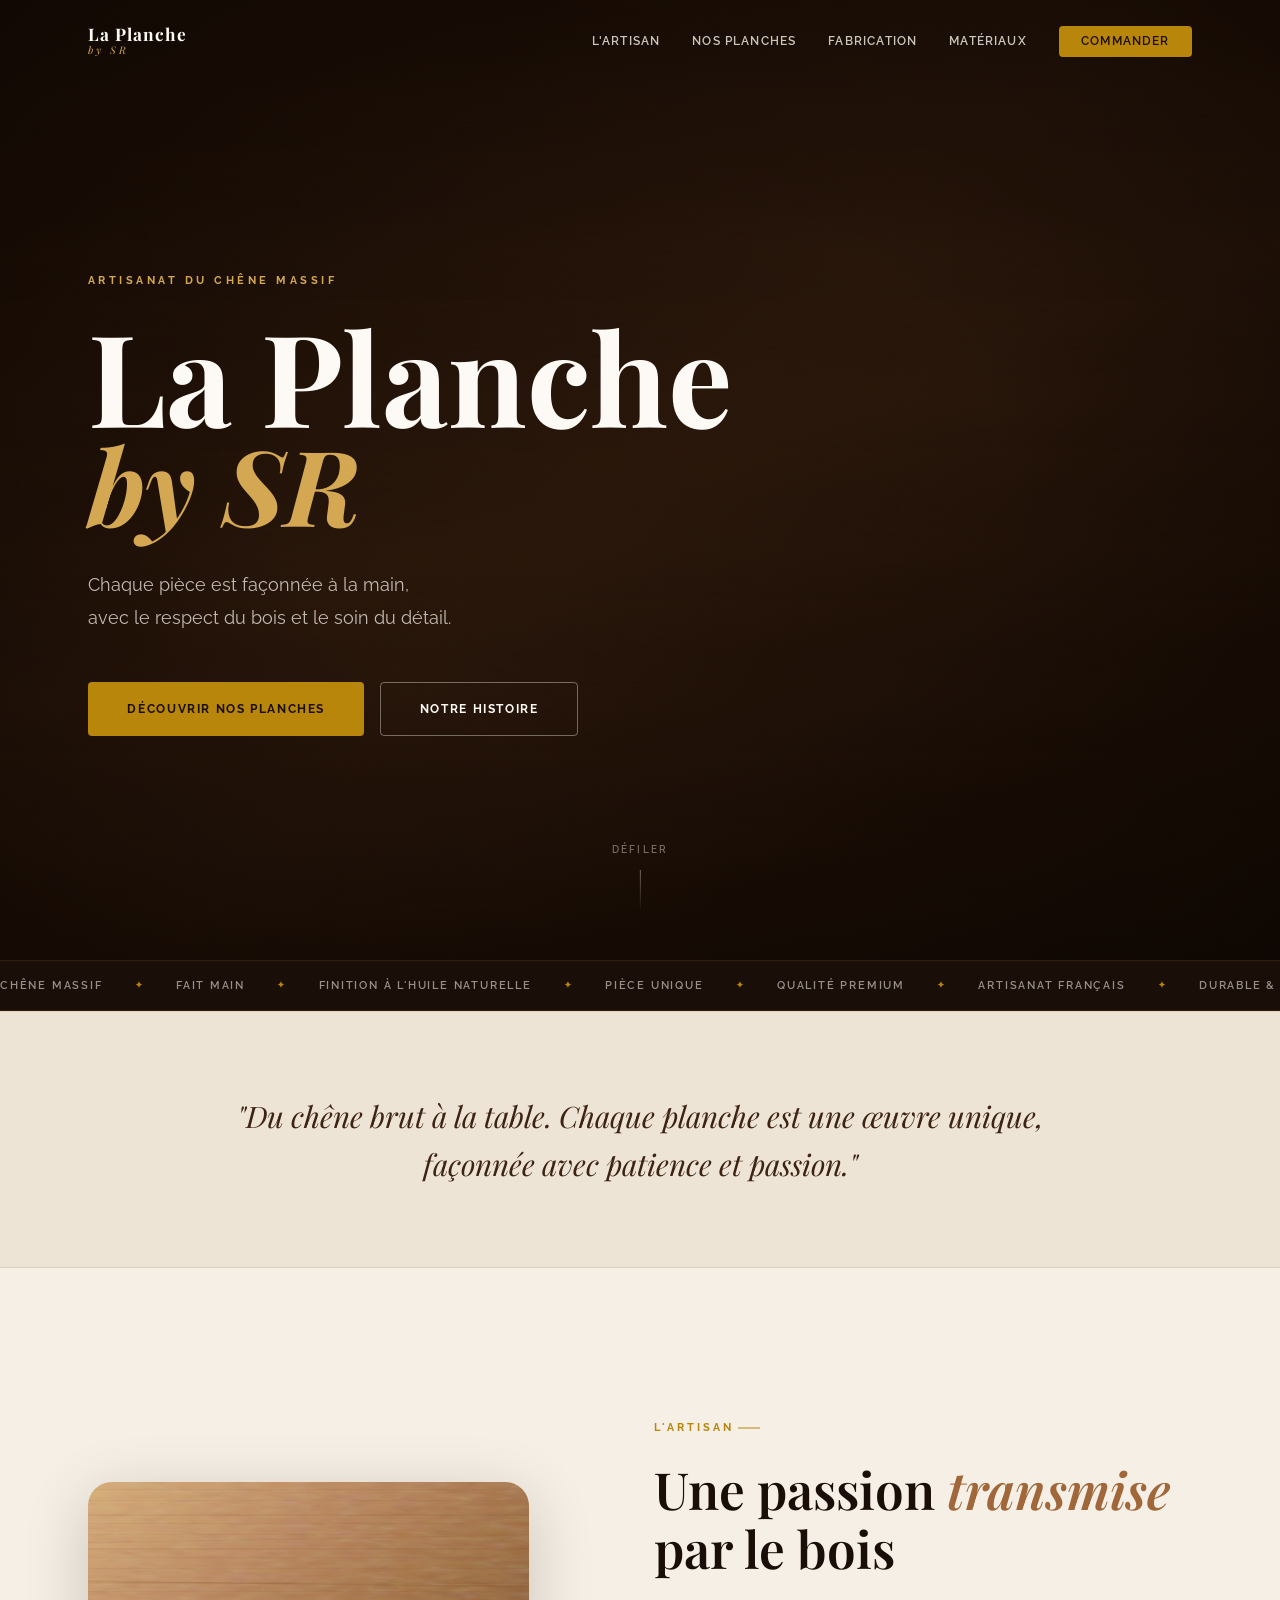
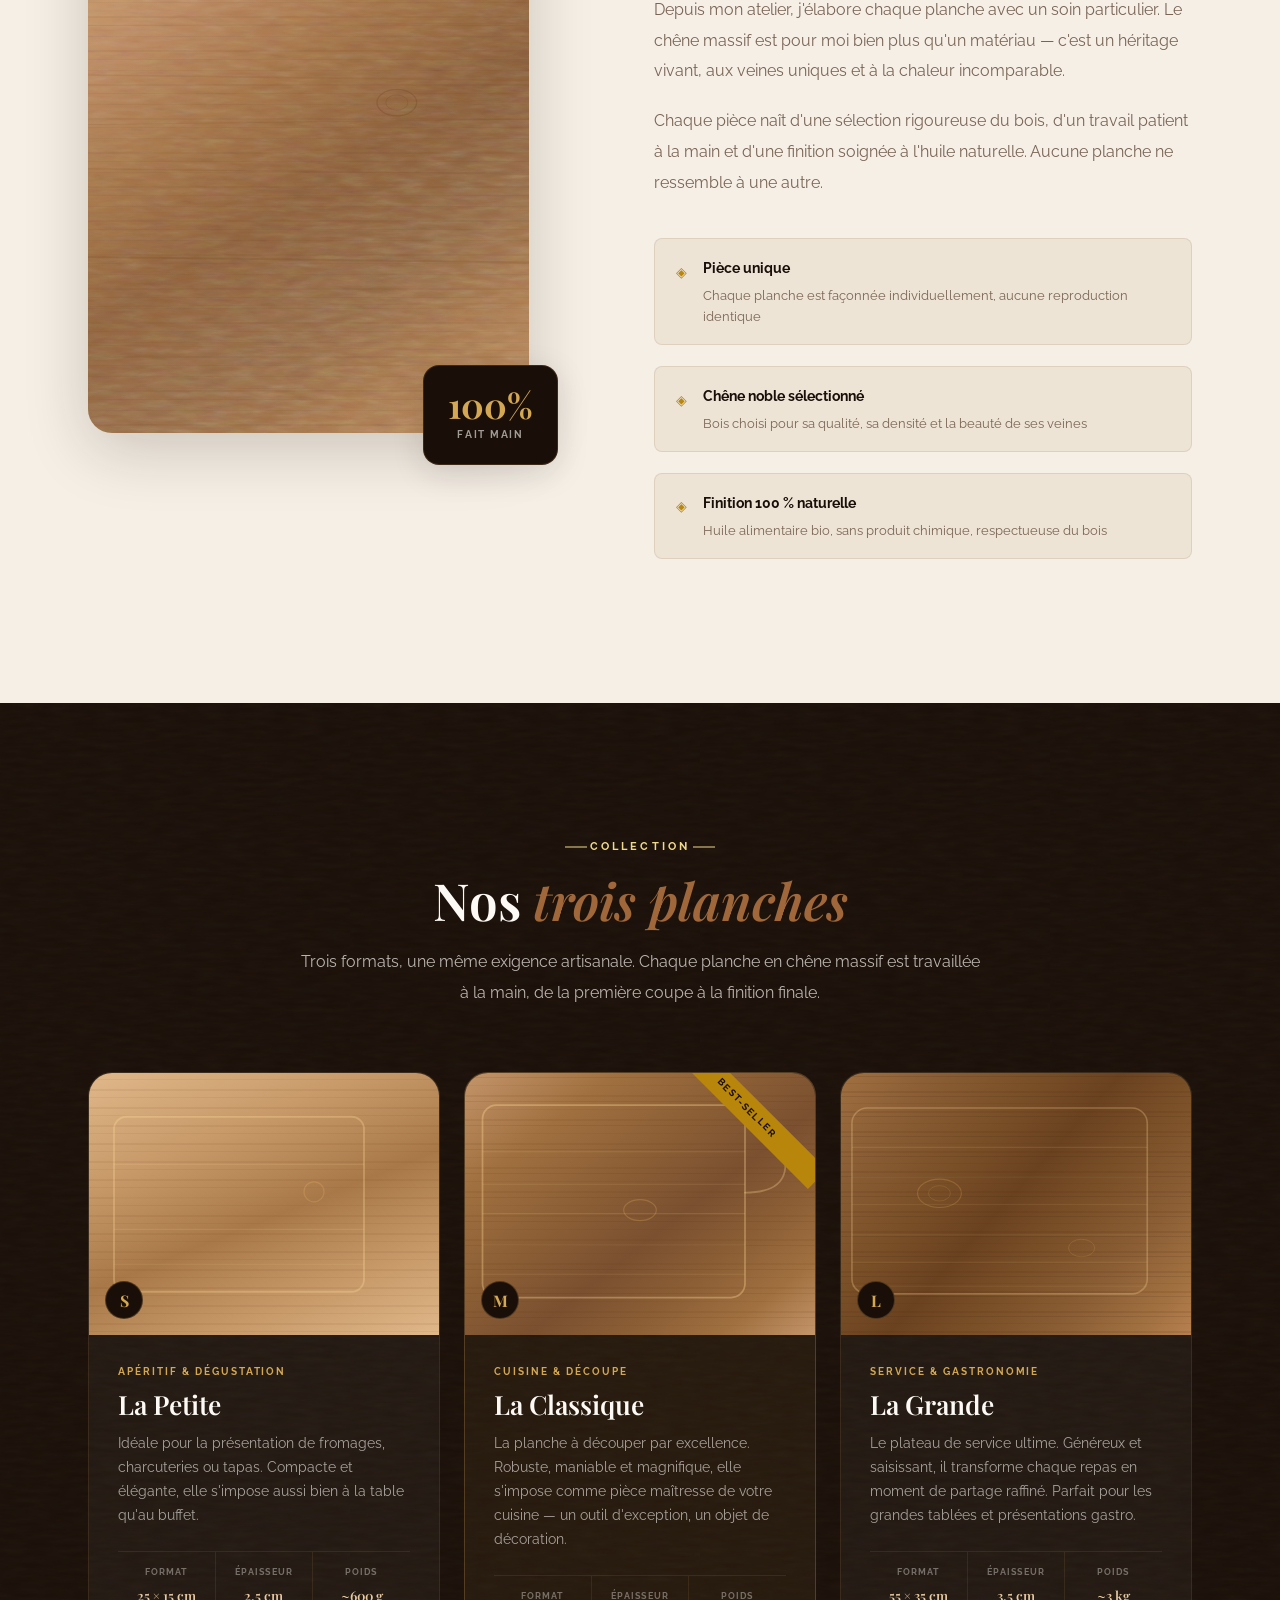
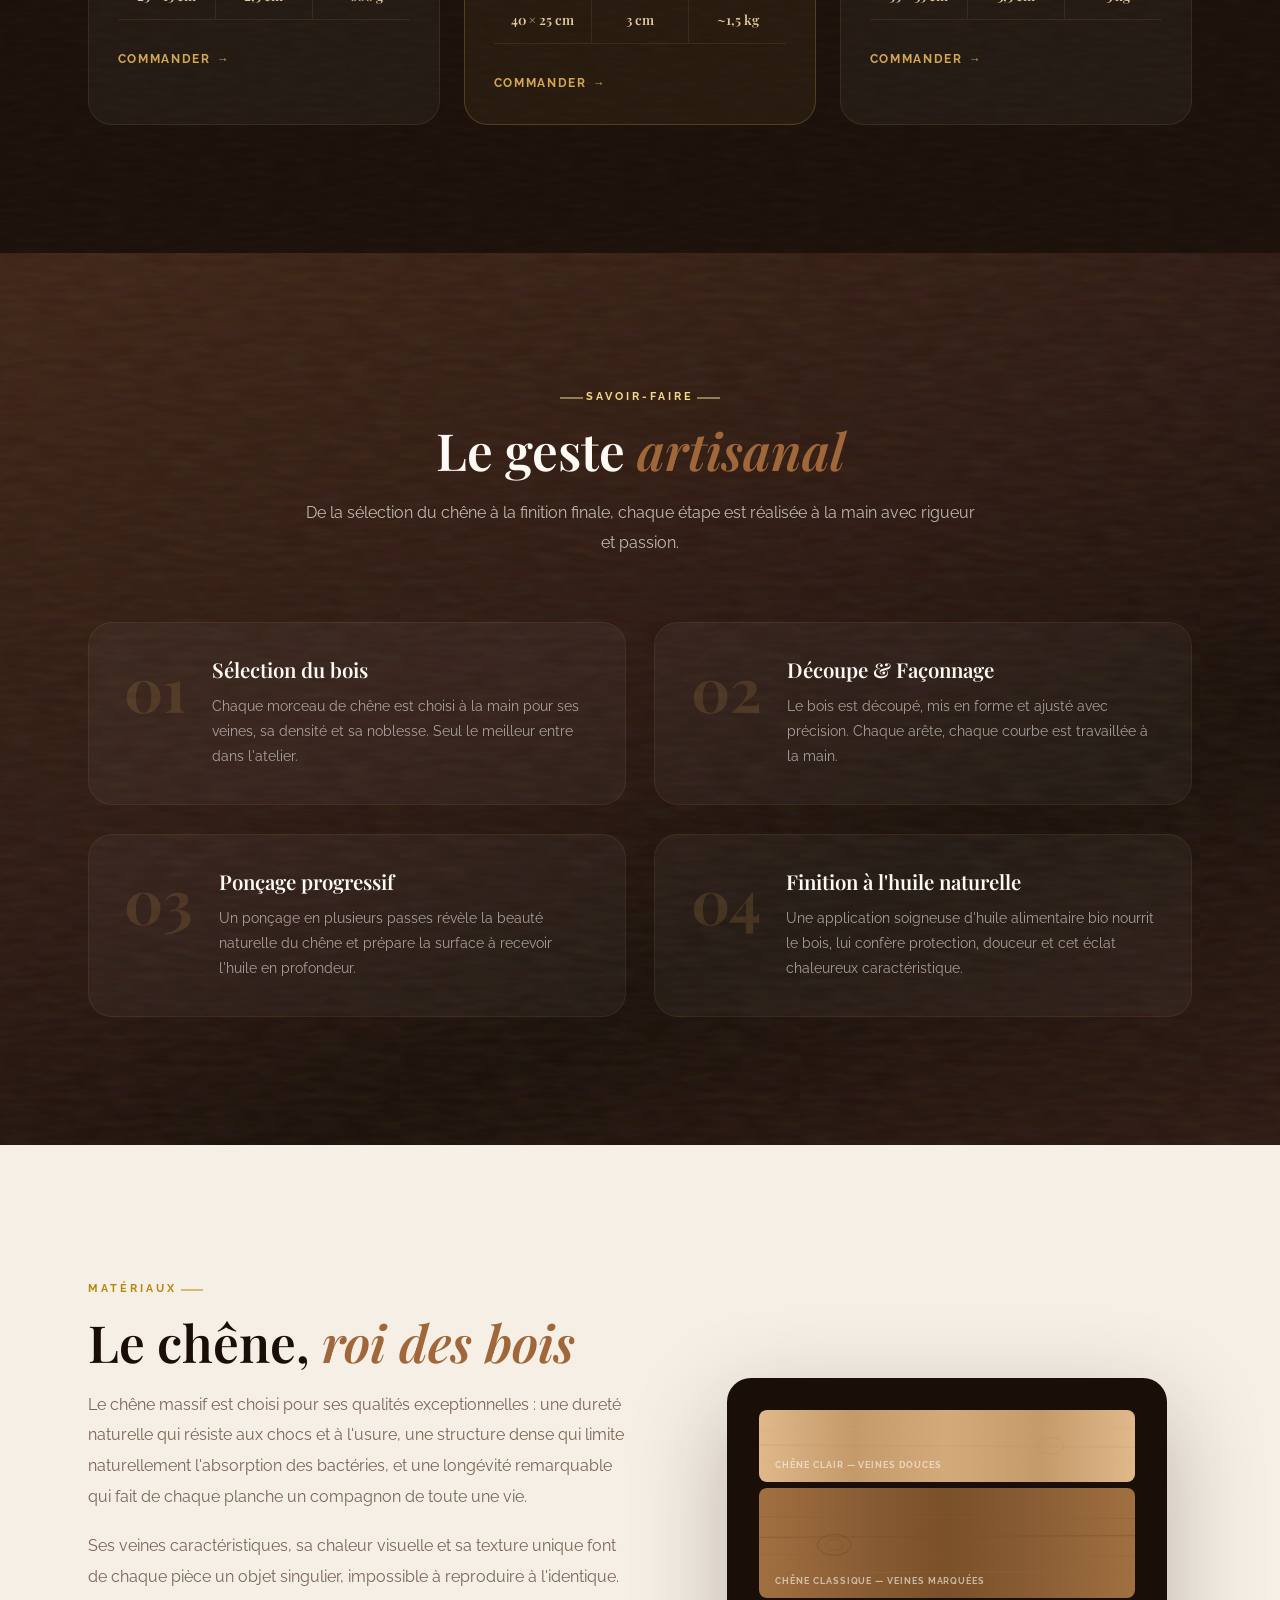
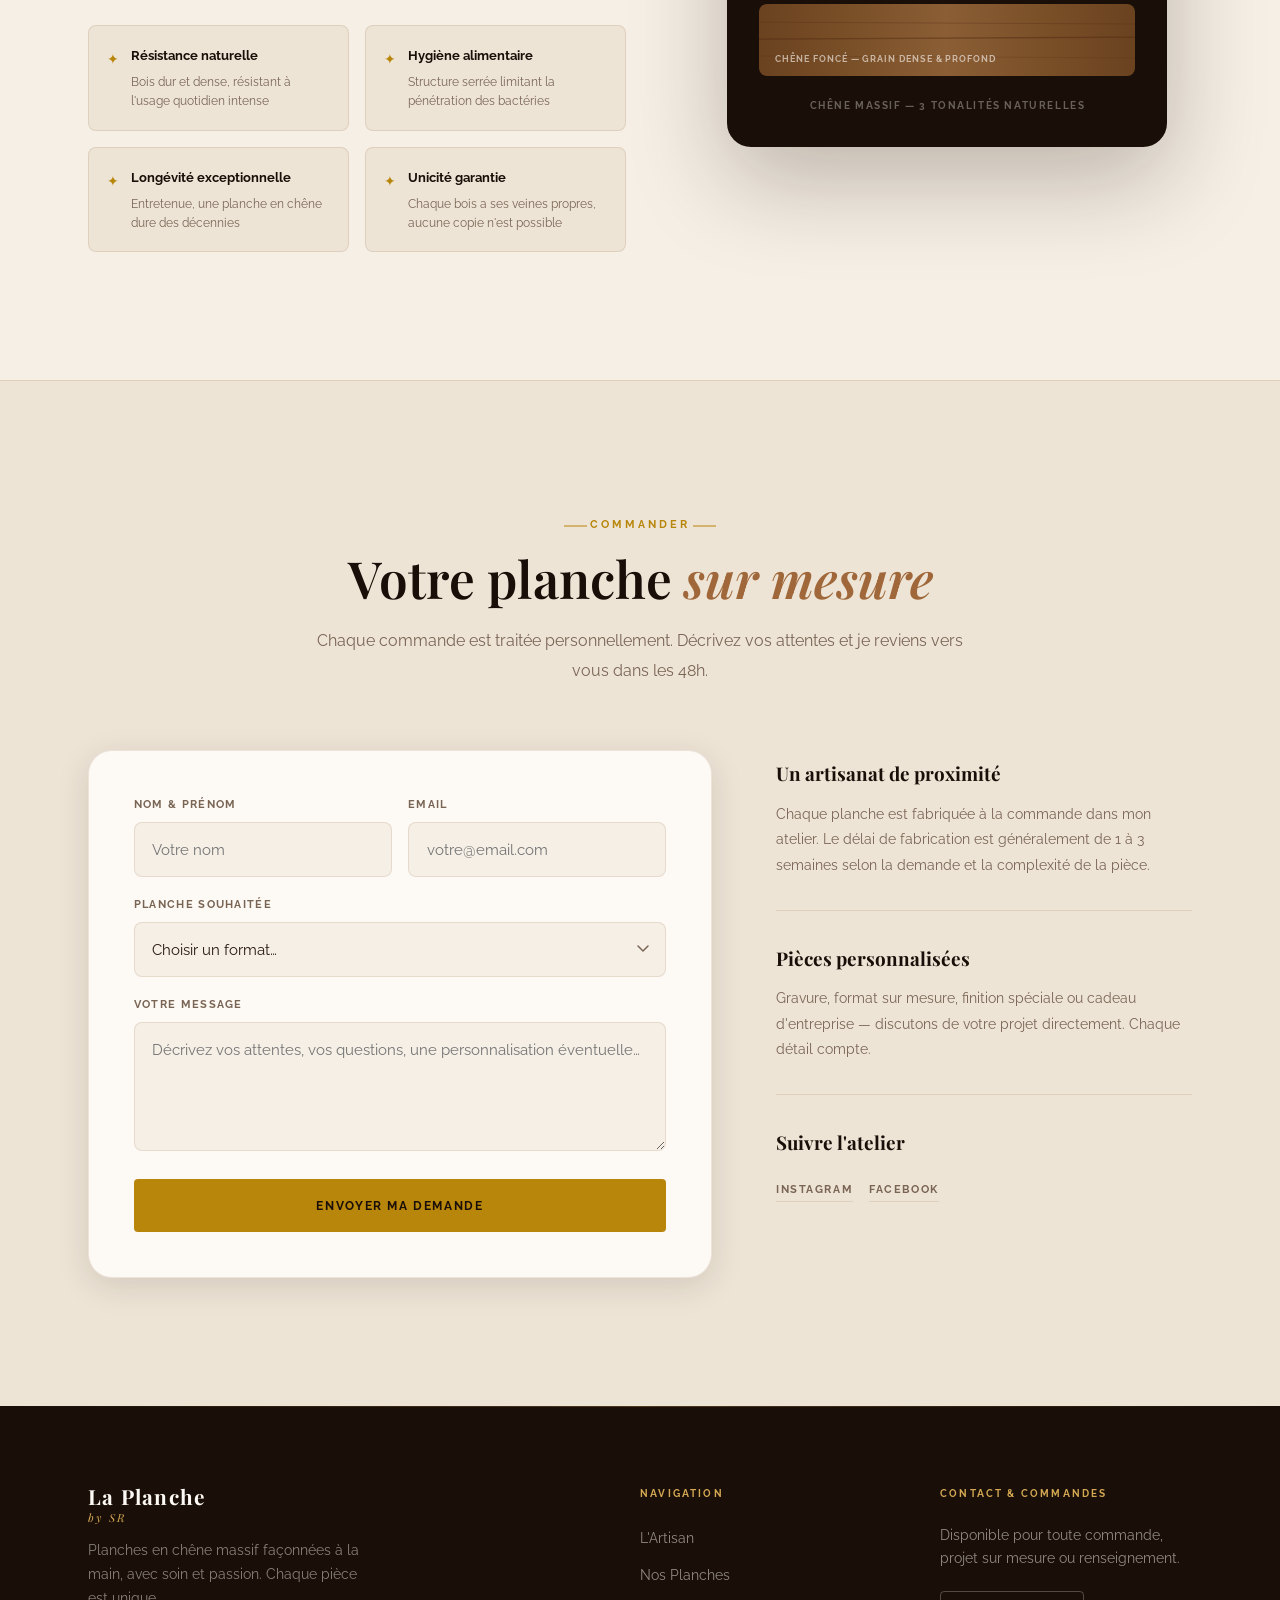
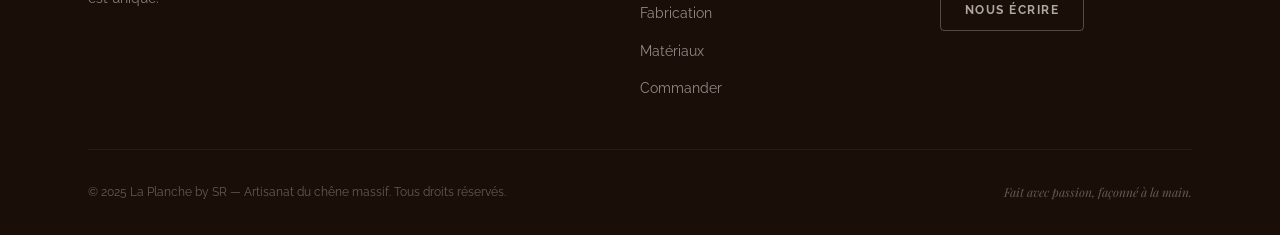
==== index.html @ 6bcf4f51 "feat: create premium artisan website for La Planche by SR Full single-page website with hero, about," ====
<!DOCTYPE html>
<html lang="fr">
<head>
  <meta charset="UTF-8">
  <meta name="viewport" content="width=device-width, initial-scale=1.0">
  <title>La Planche by SR — Planches en Chêne Massif Artisanales</title>
  <meta name="description" content="Planches en chêne massif façonnées à la main. Planches à découper, plateaux de service et pièces uniques en bois noble.">
  <link rel="preconnect" href="https://fonts.googleapis.com">
  <link rel="preconnect" href="https://fonts.gstatic.com" crossorigin>
  <link href="https://fonts.googleapis.com/css2?family=Playfair+Display:ital,wght@0,400;0,500;0,600;0,700;1,400;1,500&family=Raleway:wght@300;400;500;600;700&display=swap" rel="stylesheet">
  <link rel="stylesheet" href="style.css">
</head>
<body>

  <!-- =================== NAVIGATION =================== -->
  <nav class="nav" id="nav">
    <div class="nav__inner">
      <a href="#hero" class="nav__logo">
        <span class="nav__logo-main">La Planche</span>
        <span class="nav__logo-by">by SR</span>
      </a>
      <ul class="nav__links" id="navLinks">
        <li><a href="#about">L'Artisan</a></li>
        <li><a href="#products">Nos Planches</a></li>
        <li><a href="#process">Fabrication</a></li>
        <li><a href="#materials">Matériaux</a></li>
        <li><a href="#contact" class="nav__cta">Commander</a></li>
      </ul>
      <button class="nav__burger" id="burger" aria-label="Menu">
        <span></span><span></span><span></span>
      </button>
    </div>
  </nav>

  <!-- =================== HERO =================== -->
  <section class="hero" id="hero">
    <div class="hero__bg">
      <div class="hero__noise"></div>
      <div class="hero__vignette"></div>
    </div>
    <div class="hero__content">
      <p class="hero__eyebrow">Artisanat du Chêne Massif</p>
      <h1 class="hero__title">
        <span class="hero__line">La Planche</span>
        <span class="hero__line hero__line--italic">by SR</span>
      </h1>
      <p class="hero__sub">Chaque pièce est façonnée à la main,<br>avec le respect du bois et le soin du détail.</p>
      <div class="hero__actions">
        <a href="#products" class="btn btn--gold">Découvrir nos planches</a>
        <a href="#about" class="btn btn--ghost">Notre histoire</a>
      </div>
    </div>
    <div class="hero__scroll-hint" aria-hidden="true">
      <span>Défiler</span>
      <div class="hero__scroll-line"></div>
    </div>
  </section>

  <!-- =================== MARQUEE =================== -->
  <div class="marquee" aria-hidden="true">
    <div class="marquee__track">
      <span>Chêne massif</span><span class="marquee__dot">✦</span>
      <span>Fait main</span><span class="marquee__dot">✦</span>
      <span>Finition à l'huile naturelle</span><span class="marquee__dot">✦</span>
      <span>Pièce unique</span><span class="marquee__dot">✦</span>
      <span>Qualité premium</span><span class="marquee__dot">✦</span>
      <span>Artisanat français</span><span class="marquee__dot">✦</span>
      <span>Durable &amp; noble</span><span class="marquee__dot">✦</span>
      <span>Chêne massif</span><span class="marquee__dot">✦</span>
      <span>Fait main</span><span class="marquee__dot">✦</span>
      <span>Finition à l'huile naturelle</span><span class="marquee__dot">✦</span>
      <span>Pièce unique</span><span class="marquee__dot">✦</span>
      <span>Qualité premium</span><span class="marquee__dot">✦</span>
      <span>Artisanat français</span><span class="marquee__dot">✦</span>
      <span>Durable &amp; noble</span><span class="marquee__dot">✦</span>
    </div>
  </div>

  <!-- =================== QUOTE =================== -->
  <section class="quote-band">
    <div class="container">
      <blockquote class="quote-band__text">
        "Du chêne brut à la table. Chaque planche est une œuvre unique,<br>façonnée avec patience et passion."
      </blockquote>
    </div>
  </section>

  <!-- =================== ABOUT =================== -->
  <section class="about" id="about">
    <div class="container">
      <div class="about__grid">

        <div class="about__visual" data-aos="fade-right">
          <div class="about__frame">
            <div class="about__wood-img">
              <svg class="about__grain-svg" viewBox="0 0 400 500" xmlns="http://www.w3.org/2000/svg" aria-hidden="true">
                <defs>
                  <filter id="grain-about">
                    <feTurbulence type="fractalNoise" baseFrequency="0.04 0.18" numOctaves="6" seed="4" stitchTiles="stitch"/>
                    <feColorMatrix type="saturate" values="0.4"/>
                    <feBlend in="SourceGraphic" mode="soft-light" result="blend"/>
                  </filter>
                </defs>
                <rect width="400" height="500" fill="url(#woodGradAbout)" filter="url(#grain-about)" opacity="0.4"/>
                <defs>
                  <linearGradient id="woodGradAbout" x1="0%" y1="0%" x2="100%" y2="100%">
                    <stop offset="0%" stop-color="#E8C49A"/>
                    <stop offset="40%" stop-color="#B8845A"/>
                    <stop offset="70%" stop-color="#8B5E35"/>
                    <stop offset="100%" stop-color="#C4956A"/>
                  </linearGradient>
                </defs>
                <!-- Grain lines -->
                <line x1="0" y1="55"  x2="400" y2="48"  stroke="#7A4A20" stroke-width="0.8" opacity="0.18"/>
                <line x1="0" y1="90"  x2="400" y2="95"  stroke="#6B3D18" stroke-width="1.2" opacity="0.22"/>
                <line x1="0" y1="130" x2="400" y2="128" stroke="#7A4A20" stroke-width="0.6" opacity="0.15"/>
                <line x1="0" y1="175" x2="400" y2="180" stroke="#8B5530" stroke-width="1.5" opacity="0.25"/>
                <line x1="0" y1="220" x2="400" y2="215" stroke="#6B3D18" stroke-width="0.8" opacity="0.18"/>
                <line x1="0" y1="260" x2="400" y2="265" stroke="#7A4A20" stroke-width="1.2" opacity="0.20"/>
                <line x1="0" y1="300" x2="400" y2="298" stroke="#8B5530" stroke-width="0.6" opacity="0.14"/>
                <line x1="0" y1="340" x2="400" y2="345" stroke="#6B3D18" stroke-width="1.8" opacity="0.26"/>
                <line x1="0" y1="385" x2="400" y2="382" stroke="#7A4A20" stroke-width="0.8" opacity="0.16"/>
                <line x1="0" y1="420" x2="400" y2="425" stroke="#8B5530" stroke-width="1.0" opacity="0.20"/>
                <line x1="0" y1="460" x2="400" y2="458" stroke="#6B3D18" stroke-width="0.7" opacity="0.15"/>
                <!-- Knot hint -->
                <ellipse cx="280" cy="200" rx="18" ry="12" fill="none" stroke="#5A3018" stroke-width="1.2" opacity="0.3"/>
                <ellipse cx="280" cy="200" rx="10" ry="7"  fill="none" stroke="#5A3018" stroke-width="0.8" opacity="0.25"/>
              </svg>
            </div>
            <div class="about__badge">
              <strong>100%</strong>
              <span>Fait main</span>
            </div>
          </div>
        </div>

        <div class="about__content" data-aos="fade-left">
          <span class="section-tag">L'Artisan</span>
          <h2 class="section-title">Une passion <em>transmise</em><br>par le bois</h2>
          <p class="about__p">Depuis mon atelier, j'élabore chaque planche avec un soin particulier. Le chêne massif est pour moi bien plus qu'un matériau — c'est un héritage vivant, aux veines uniques et à la chaleur incomparable.</p>
          <p class="about__p">Chaque pièce naît d'une sélection rigoureuse du bois, d'un travail patient à la main et d'une finition soignée à l'huile naturelle. Aucune planche ne ressemble à une autre.</p>
          <ul class="about__values">
            <li class="about__value" data-aos="fade-up" data-aos-delay="100">
              <span class="about__value-icon">◈</span>
              <div>
                <strong>Pièce unique</strong>
                <p>Chaque planche est façonnée individuellement, aucune reproduction identique</p>
              </div>
            </li>
            <li class="about__value" data-aos="fade-up" data-aos-delay="200">
              <span class="about__value-icon">◈</span>
              <div>
                <strong>Chêne noble sélectionné</strong>
                <p>Bois choisi pour sa qualité, sa densité et la beauté de ses veines</p>
              </div>
            </li>
            <li class="about__value" data-aos="fade-up" data-aos-delay="300">
              <span class="about__value-icon">◈</span>
              <div>
                <strong>Finition 100 % naturelle</strong>
                <p>Huile alimentaire bio, sans produit chimique, respectueuse du bois</p>
              </div>
            </li>
          </ul>
        </div>

      </div>
    </div>
  </section>

  <!-- =================== PRODUCTS =================== -->
  <section class="products" id="products">
    <div class="container">
      <div class="section-header" data-aos="fade-up">
        <span class="section-tag section-tag--light">Collection</span>
        <h2 class="section-title section-title--light">Nos <em>trois planches</em></h2>
        <p class="section-desc section-desc--light">Trois formats, une même exigence artisanale. Chaque planche en chêne massif est travaillée à la main, de la première coupe à la finition finale.</p>
      </div>

      <div class="products__grid">

        <!-- S — La Petite -->
        <article class="card" data-aos="fade-up" data-aos-delay="0">
          <div class="card__visual">
            <div class="card__wood card__wood--s"></div>
            <svg class="card__board-svg" viewBox="0 0 280 200" fill="none" xmlns="http://www.w3.org/2000/svg" aria-hidden="true">
              <rect x="20" y="30" width="200" height="140" rx="10" stroke="rgba(255,220,150,0.3)" stroke-width="1.5"/>
              <line x1="20" y1="68"  x2="220" y2="68"  stroke="rgba(255,220,150,0.12)" stroke-width="1"/>
              <line x1="20" y1="95"  x2="220" y2="95"  stroke="rgba(255,220,150,0.08)" stroke-width="1"/>
              <line x1="20" y1="120" x2="220" y2="120" stroke="rgba(255,220,150,0.12)" stroke-width="1"/>
              <line x1="20" y1="148" x2="220" y2="148" stroke="rgba(255,220,150,0.08)" stroke-width="1"/>
              <circle cx="180" cy="90" r="8" fill="none" stroke="rgba(255,200,100,0.2)" stroke-width="1"/>
            </svg>
            <span class="card__size">S</span>
          </div>
          <div class="card__body">
            <span class="card__tag">Apéritif &amp; Dégustation</span>
            <h3 class="card__name">La Petite</h3>
            <p class="card__desc">Idéale pour la présentation de fromages, charcuteries ou tapas. Compacte et élégante, elle s'impose aussi bien à la table qu'au buffet.</p>
            <div class="card__specs">
              <div class="spec"><span class="spec__l">Format</span><span class="spec__v">25 × 15 cm</span></div>
              <div class="spec"><span class="spec__l">Épaisseur</span><span class="spec__v">2,5 cm</span></div>
              <div class="spec"><span class="spec__l">Poids</span><span class="spec__v">~600 g</span></div>
            </div>
            <a href="#contact" class="card__cta">Commander <span>→</span></a>
          </div>
        </article>

        <!-- M — La Classique (featured) -->
        <article class="card card--featured" data-aos="fade-up" data-aos-delay="120">
          <div class="card__ribbon">Best-seller</div>
          <div class="card__visual">
            <div class="card__wood card__wood--m"></div>
            <svg class="card__board-svg" viewBox="0 0 300 220" fill="none" xmlns="http://www.w3.org/2000/svg" aria-hidden="true">
              <rect x="15" y="25" width="225" height="165" rx="12" stroke="rgba(255,220,150,0.35)" stroke-width="1.5"/>
              <line x1="15" y1="65"  x2="240" y2="65"  stroke="rgba(255,220,150,0.13)" stroke-width="1"/>
              <line x1="15" y1="93"  x2="240" y2="93"  stroke="rgba(255,220,150,0.09)" stroke-width="1"/>
              <line x1="15" y1="118" x2="240" y2="118" stroke="rgba(255,220,150,0.13)" stroke-width="1"/>
              <line x1="15" y1="145" x2="240" y2="145" stroke="rgba(255,220,150,0.09)" stroke-width="1"/>
              <line x1="15" y1="170" x2="240" y2="170" stroke="rgba(255,220,150,0.11)" stroke-width="1"/>
              <!-- Handle -->
              <path d="M 240 100 Q 270 100 274 82 Q 278 62 258 56" stroke="rgba(255,220,150,0.3)" stroke-width="1.5" stroke-linecap="round"/>
              <ellipse cx="150" cy="115" rx="14" ry="9" fill="none" stroke="rgba(255,200,100,0.22)" stroke-width="1"/>
            </svg>
            <span class="card__size">M</span>
          </div>
          <div class="card__body">
            <span class="card__tag">Cuisine &amp; Découpe</span>
            <h3 class="card__name">La Classique</h3>
            <p class="card__desc">La planche à découper par excellence. Robuste, maniable et magnifique, elle s'impose comme pièce maîtresse de votre cuisine — un outil d'exception, un objet de décoration.</p>
            <div class="card__specs">
              <div class="spec"><span class="spec__l">Format</span><span class="spec__v">40 × 25 cm</span></div>
              <div class="spec"><span class="spec__l">Épaisseur</span><span class="spec__v">3 cm</span></div>
              <div class="spec"><span class="spec__l">Poids</span><span class="spec__v">~1,5 kg</span></div>
            </div>
            <a href="#contact" class="card__cta">Commander <span>→</span></a>
          </div>
        </article>

        <!-- L — La Grande -->
        <article class="card" data-aos="fade-up" data-aos-delay="240">
          <div class="card__visual">
            <div class="card__wood card__wood--l"></div>
            <svg class="card__board-svg" viewBox="0 0 320 220" fill="none" xmlns="http://www.w3.org/2000/svg" aria-hidden="true">
              <rect x="10" y="22" width="270" height="170" rx="14" stroke="rgba(255,220,150,0.28)" stroke-width="1.5"/>
              <line x1="10" y1="58"  x2="280" y2="58"  stroke="rgba(255,220,150,0.11)" stroke-width="1"/>
              <line x1="10" y1="85"  x2="280" y2="85"  stroke="rgba(255,220,150,0.07)" stroke-width="1"/>
              <line x1="10" y1="110" x2="280" y2="110" stroke="rgba(255,220,150,0.11)" stroke-width="1"/>
              <line x1="10" y1="138" x2="280" y2="138" stroke="rgba(255,220,150,0.07)" stroke-width="1"/>
              <line x1="10" y1="163" x2="280" y2="163" stroke="rgba(255,220,150,0.11)" stroke-width="1"/>
              <line x1="10" y1="185" x2="280" y2="185" stroke="rgba(255,220,150,0.07)" stroke-width="1"/>
              <ellipse cx="90"  cy="100" rx="20" ry="13" fill="none" stroke="rgba(255,200,100,0.2)" stroke-width="1"/>
              <ellipse cx="90"  cy="100" rx="10" ry="7"  fill="none" stroke="rgba(255,200,100,0.14)" stroke-width="0.8"/>
              <ellipse cx="220" cy="150" rx="12" ry="8"  fill="none" stroke="rgba(255,200,100,0.16)" stroke-width="0.8"/>
            </svg>
            <span class="card__size">L</span>
          </div>
          <div class="card__body">
            <span class="card__tag">Service &amp; Gastronomie</span>
            <h3 class="card__name">La Grande</h3>
            <p class="card__desc">Le plateau de service ultime. Généreux et saisissant, il transforme chaque repas en moment de partage raffiné. Parfait pour les grandes tablées et présentations gastro.</p>
            <div class="card__specs">
              <div class="spec"><span class="spec__l">Format</span><span class="spec__v">55 × 35 cm</span></div>
              <div class="spec"><span class="spec__l">Épaisseur</span><span class="spec__v">3,5 cm</span></div>
              <div class="spec"><span class="spec__l">Poids</span><span class="spec__v">~3 kg</span></div>
            </div>
            <a href="#contact" class="card__cta">Commander <span>→</span></a>
          </div>
        </article>

      </div>
    </div>
  </section>

  <!-- =================== PROCESS =================== -->
  <section class="process" id="process">
    <div class="process__bg"></div>
    <div class="container">
      <div class="section-header" data-aos="fade-up">
        <span class="section-tag section-tag--light">Savoir-faire</span>
        <h2 class="section-title section-title--light">Le geste <em>artisanal</em></h2>
        <p class="section-desc section-desc--light">De la sélection du chêne à la finition finale, chaque étape est réalisée à la main avec rigueur et passion.</p>
      </div>
      <div class="process__steps">
        <div class="process__step" data-aos="fade-up" data-aos-delay="0">
          <div class="process__num">01</div>
          <div class="process__info">
            <h3>Sélection du bois</h3>
            <p>Chaque morceau de chêne est choisi à la main pour ses veines, sa densité et sa noblesse. Seul le meilleur entre dans l'atelier.</p>
          </div>
        </div>
        <div class="process__step" data-aos="fade-up" data-aos-delay="100">
          <div class="process__num">02</div>
          <div class="process__info">
            <h3>Découpe &amp; Façonnage</h3>
            <p>Le bois est découpé, mis en forme et ajusté avec précision. Chaque arête, chaque courbe est travaillée à la main.</p>
          </div>
        </div>
        <div class="process__step" data-aos="fade-up" data-aos-delay="200">
          <div class="process__num">03</div>
          <div class="process__info">
            <h3>Ponçage progressif</h3>
            <p>Un ponçage en plusieurs passes révèle la beauté naturelle du chêne et prépare la surface à recevoir l'huile en profondeur.</p>
          </div>
        </div>
        <div class="process__step" data-aos="fade-up" data-aos-delay="300">
          <div class="process__num">04</div>
          <div class="process__info">
            <h3>Finition à l'huile naturelle</h3>
            <p>Une application soigneuse d'huile alimentaire bio nourrit le bois, lui confère protection, douceur et cet éclat chaleureux caractéristique.</p>
          </div>
        </div>
      </div>
    </div>
  </section>

  <!-- =================== MATERIALS =================== -->
  <section class="materials" id="materials">
    <div class="container">
      <div class="materials__grid">

        <div class="materials__content" data-aos="fade-right">
          <span class="section-tag">Matériaux</span>
          <h2 class="section-title">Le chêne, <em>roi des bois</em></h2>
          <p class="materials__p">Le chêne massif est choisi pour ses qualités exceptionnelles : une dureté naturelle qui résiste aux chocs et à l'usure, une structure dense qui limite naturellement l'absorption des bactéries, et une longévité remarquable qui fait de chaque planche un compagnon de toute une vie.</p>
          <p class="materials__p">Ses veines caractéristiques, sa chaleur visuelle et sa texture unique font de chaque pièce un objet singulier, impossible à reproduire à l'identique.</p>
          <div class="materials__feats">
            <div class="feat" data-aos="fade-up" data-aos-delay="100">
              <span class="feat__icon">✦</span>
              <div>
                <strong>Résistance naturelle</strong>
                <p>Bois dur et dense, résistant à l'usage quotidien intense</p>
              </div>
            </div>
            <div class="feat" data-aos="fade-up" data-aos-delay="180">
              <span class="feat__icon">✦</span>
              <div>
                <strong>Hygiène alimentaire</strong>
                <p>Structure serrée limitant la pénétration des bactéries</p>
              </div>
            </div>
            <div class="feat" data-aos="fade-up" data-aos-delay="260">
              <span class="feat__icon">✦</span>
              <div>
                <strong>Longévité exceptionnelle</strong>
                <p>Entretenue, une planche en chêne dure des décennies</p>
              </div>
            </div>
            <div class="feat" data-aos="fade-up" data-aos-delay="340">
              <span class="feat__icon">✦</span>
              <div>
                <strong>Unicité garantie</strong>
                <p>Chaque bois a ses veines propres, aucune copie n'est possible</p>
              </div>
            </div>
          </div>
        </div>

        <div class="materials__visual" data-aos="fade-left">
          <div class="wood-stack">
            <div class="wood-plank wood-plank--light">
              <svg class="plank__grain" viewBox="0 0 400 70" xmlns="http://www.w3.org/2000/svg" aria-hidden="true">
                <line x1="0" y1="18" x2="400" y2="16" stroke="#D4A870" stroke-width="0.8" opacity="0.35"/>
                <line x1="0" y1="34" x2="400" y2="36" stroke="#C49060" stroke-width="1.2" opacity="0.3"/>
                <line x1="0" y1="52" x2="400" y2="50" stroke="#D4A870" stroke-width="0.7" opacity="0.28"/>
                <ellipse cx="310" cy="35" rx="14" ry="9" fill="none" stroke="#B8845A" stroke-width="0.8" opacity="0.4"/>
              </svg>
              <span class="plank__label">Chêne clair — veines douces</span>
            </div>
            <div class="wood-plank wood-plank--mid">
              <svg class="plank__grain" viewBox="0 0 400 100" xmlns="http://www.w3.org/2000/svg" aria-hidden="true">
                <line x1="0" y1="22" x2="400" y2="24" stroke="#8B5E35" stroke-width="1.0" opacity="0.4"/>
                <line x1="0" y1="44" x2="400" y2="42" stroke="#7A5028" stroke-width="1.5" opacity="0.38"/>
                <line x1="0" y1="62" x2="400" y2="64" stroke="#8B5E35" stroke-width="0.8" opacity="0.3"/>
                <line x1="0" y1="82" x2="400" y2="80" stroke="#9A6A3A" stroke-width="1.2" opacity="0.35"/>
                <ellipse cx="80"  cy="52" rx="18" ry="11" fill="none" stroke="#6B4220" stroke-width="1.0" opacity="0.45"/>
                <ellipse cx="80"  cy="52" rx="9"  rx="9" ry="6"  fill="none" stroke="#6B4220" stroke-width="0.7" opacity="0.35"/>
              </svg>
              <span class="plank__label">Chêne classique — veines marquées</span>
            </div>
            <div class="wood-plank wood-plank--dark">
              <svg class="plank__grain" viewBox="0 0 400 70" xmlns="http://www.w3.org/2000/svg" aria-hidden="true">
                <line x1="0" y1="16" x2="400" y2="18" stroke="#5A3018" stroke-width="0.9" opacity="0.45"/>
                <line x1="0" y1="34" x2="400" y2="32" stroke="#4A2510" stroke-width="1.4" opacity="0.42"/>
                <line x1="0" y1="52" x2="400" y2="54" stroke="#5A3018" stroke-width="0.7" opacity="0.38"/>
              </svg>
              <span class="plank__label">Chêne foncé — grain dense &amp; profond</span>
            </div>
            <div class="wood-stack__label">Chêne massif — 3 tonalités naturelles</div>
          </div>
        </div>

      </div>
    </div>
  </section>

  <!-- =================== CONTACT =================== -->
  <section class="contact" id="contact">
    <div class="container">
      <div class="section-header" data-aos="fade-up">
        <span class="section-tag">Commander</span>
        <h2 class="section-title">Votre planche <em>sur mesure</em></h2>
        <p class="section-desc">Chaque commande est traitée personnellement. Décrivez vos attentes et je reviens vers vous dans les 48h.</p>
      </div>
      <div class="contact__grid">
        <form class="contact__form" id="contactForm" data-aos="fade-right" novalidate>
          <div class="form__row">
            <div class="form__group">
              <label for="fname">Nom &amp; Prénom</label>
              <input type="text" id="fname" name="name" placeholder="Votre nom" required>
            </div>
            <div class="form__group">
              <label for="femail">Email</label>
              <input type="email" id="femail" name="email" placeholder="votre@email.com" required>
            </div>
          </div>
          <div class="form__group">
            <label for="fproduct">Planche souhaitée</label>
            <select id="fproduct" name="product">
              <option value="">Choisir un format…</option>
              <option value="s">La Petite — S (25 × 15 cm)</option>
              <option value="m">La Classique — M (40 × 25 cm)</option>
              <option value="l">La Grande — L (55 × 35 cm)</option>
              <option value="custom">Pièce sur mesure</option>
            </select>
          </div>
          <div class="form__group">
            <label for="fmsg">Votre message</label>
            <textarea id="fmsg" name="message" rows="4" placeholder="Décrivez vos attentes, vos questions, une personnalisation éventuelle…"></textarea>
          </div>
          <button type="submit" class="btn btn--gold btn--full">Envoyer ma demande</button>
        </form>

        <div class="contact__info" data-aos="fade-left">
          <div class="contact__block">
            <h3>Un artisanat de proximité</h3>
            <p>Chaque planche est fabriquée à la commande dans mon atelier. Le délai de fabrication est généralement de 1 à 3 semaines selon la demande et la complexité de la pièce.</p>
          </div>
          <div class="contact__block">
            <h3>Pièces personnalisées</h3>
            <p>Gravure, format sur mesure, finition spéciale ou cadeau d'entreprise — discutons de votre projet directement. Chaque détail compte.</p>
          </div>
          <div class="contact__block contact__block--last">
            <h3>Suivre l'atelier</h3>
            <div class="contact__socials">
              <a href="#" class="social-btn">Instagram</a>
              <a href="#" class="social-btn">Facebook</a>
            </div>
          </div>
        </div>
      </div>
    </div>
  </section>

  <!-- =================== FOOTER =================== -->
  <footer class="footer">
    <div class="container">
      <div class="footer__grid">
        <div class="footer__brand">
          <div class="footer__logo">
            <span>La Planche</span>
            <small>by SR</small>
          </div>
          <p>Planches en chêne massif façonnées à la main, avec soin et passion. Chaque pièce est unique.</p>
        </div>
        <div class="footer__nav">
          <h4>Navigation</h4>
          <ul>
            <li><a href="#about">L'Artisan</a></li>
            <li><a href="#products">Nos Planches</a></li>
            <li><a href="#process">Fabrication</a></li>
            <li><a href="#materials">Matériaux</a></li>
            <li><a href="#contact">Commander</a></li>
          </ul>
        </div>
        <div class="footer__contact">
          <h4>Contact &amp; Commandes</h4>
          <p>Disponible pour toute commande, projet sur mesure ou renseignement.</p>
          <a href="#contact" class="btn btn--outline-light btn--sm">Nous écrire</a>
        </div>
      </div>
      <div class="footer__bottom">
        <p>© 2025 La Planche by SR — Artisanat du chêne massif. Tous droits réservés.</p>
        <p class="footer__craft">Fait avec passion, façonné à la main.</p>
      </div>
    </div>
  </footer>

  <script src="script.js"></script>
</body>
</html>
---- style.css ----
/* ================================================================
   LA PLANCHE BY SR — Premium Artisan Website
   ================================================================ */

/* ---- Variables ---- */
:root {
  --c-dark:        #1A0F08;
  --c-wood-deep:   #3D2314;
  --c-wood:        #7A4A2A;
  --c-wood-warm:   #A0683A;
  --c-wood-light:  #C4956A;
  --c-wood-pale:   #E8C9A0;
  --c-cream:       #F5EFE6;
  --c-beige:       #EDE4D6;
  --c-sand:        #E4D9C8;
  --c-gold:        #B8860B;
  --c-gold-light:  #D4A853;
  --c-gold-pale:   #F0D98A;
  --c-text:        #2A1A0F;
  --c-text-muted:  #7A6555;
  --c-white:       #FDFAF5;
  --c-border:      rgba(139, 94, 58, 0.15);

  --font-d: 'Playfair Display', Georgia, serif;
  --font-b: 'Raleway', 'Helvetica Neue', Arial, sans-serif;

  --nav-h:     80px;
  --container: 1200px;

  --ease:     cubic-bezier(0.25, 0.46, 0.45, 0.94);
  --ease-out: cubic-bezier(0, 0.55, 0.45, 1);

  --sh-sm: 0 2px 12px rgba(42, 26, 15, 0.08);
  --sh-md: 0 8px 32px rgba(42, 26, 15, 0.13);
  --sh-lg: 0 16px 64px rgba(42, 26, 15, 0.20);
  --sh-xl: 0 32px 96px rgba(42, 26, 15, 0.28);

  --r-sm: 4px;
  --r-md: 8px;
  --r-lg: 16px;
  --r-xl: 24px;
}

/* ---- Reset ---- */
*, *::before, *::after { box-sizing: border-box; margin: 0; padding: 0; }
html { scroll-behavior: smooth; font-size: 16px; -webkit-text-size-adjust: 100%; }
body {
  font-family: var(--font-b);
  color: var(--c-text);
  background: var(--c-cream);
  line-height: 1.7;
  overflow-x: hidden;
  -webkit-font-smoothing: antialiased;
}
img, svg { display: block; max-width: 100%; }
a { color: inherit; text-decoration: none; }
ul { list-style: none; }
button { cursor: pointer; border: none; background: none; font: inherit; }
input, textarea, select { font: inherit; color: inherit; outline: none; border: none; }

/* ---- Container ---- */
.container {
  max-width: var(--container);
  margin: 0 auto;
  padding: 0 clamp(1.25rem, 5vw, 3rem);
}

/* ---- Section header ---- */
section { padding: clamp(4rem, 10vw, 8rem) 0; }
.section-header { text-align: center; max-width: 680px; margin: 0 auto 4rem; }

.section-tag {
  display: inline-block;
  font-size: 0.68rem;
  font-weight: 700;
  letter-spacing: 0.28em;
  text-transform: uppercase;
  color: var(--c-gold);
  margin-bottom: 0.9rem;
  position: relative;
  padding: 0 2.2rem;
}
.section-tag::before,
.section-tag::after {
  content: '';
  position: absolute;
  top: 50%;
  width: 1.4rem;
  height: 1px;
  background: currentColor;
  transform: translateY(-50%);
}
.section-tag::before { right: calc(100% - 2rem); }
.section-tag::after  { left:  calc(100% - 2rem); }

.section-title {
  font-family: var(--font-d);
  font-size: clamp(2rem, 4.5vw, 3.2rem);
  font-weight: 600;
  line-height: 1.15;
  color: var(--c-dark);
  margin-bottom: 1.1rem;
}
.section-title em { font-style: italic; color: var(--c-wood-warm); }

.section-desc { font-size: 1.02rem; color: var(--c-text-muted); line-height: 1.85; }

/* Light variants */
.section-tag--light  { color: var(--c-gold-pale); }
.section-title--light { color: var(--c-white); }
.section-desc--light  { color: rgba(253,250,245,0.7); }

/* ---- Buttons ---- */
.btn {
  display: inline-flex;
  align-items: center;
  justify-content: center;
  gap: 0.5rem;
  font-size: 0.78rem;
  font-weight: 700;
  letter-spacing: 0.13em;
  text-transform: uppercase;
  padding: 0.95rem 2.4rem;
  border-radius: var(--r-sm);
  transition: all 0.35s var(--ease);
  position: relative;
  overflow: hidden;
  white-space: nowrap;
}

.btn--gold {
  background: var(--c-gold);
  color: var(--c-dark);
  border: 1px solid transparent;
}
.btn--gold:hover {
  background: var(--c-gold-light);
  transform: translateY(-2px);
  box-shadow: 0 8px 24px rgba(184,134,11,0.35);
}

.btn--ghost {
  background: transparent;
  color: var(--c-white);
  border: 1px solid rgba(253,250,245,0.38);
}
.btn--ghost:hover {
  border-color: var(--c-white);
  background: rgba(253,250,245,0.08);
}

.btn--outline-light {
  background: transparent;
  color: rgba(253,250,245,0.65);
  border: 1px solid rgba(253,250,245,0.25);
}
.btn--outline-light:hover {
  color: var(--c-white);
  border-color: rgba(253,250,245,0.5);
}

.btn--full  { width: 100%; }
.btn--sm    { padding: 0.6rem 1.5rem; font-size: 0.72rem; }

/* ================================================================
   NAVIGATION
   ================================================================ */
.nav {
  position: fixed;
  inset: 0 0 auto 0;
  z-index: 100;
  height: var(--nav-h);
  transition: background 0.4s var(--ease), box-shadow 0.4s;
}
.nav.scrolled {
  background: rgba(26, 15, 8, 0.96);
  backdrop-filter: blur(14px);
  box-shadow: 0 1px 0 rgba(200,150,80,0.14), var(--sh-sm);
}
.nav__inner {
  max-width: var(--container);
  margin: 0 auto;
  padding: 0 clamp(1.25rem, 5vw, 3rem);
  height: 100%;
  display: flex;
  align-items: center;
  justify-content: space-between;
  gap: 2rem;
}

.nav__logo {
  display: flex;
  flex-direction: column;
  line-height: 1;
  color: var(--c-white);
  gap: 0.2rem;
}
.nav__logo-main {
  font-family: var(--font-d);
  font-size: 1.08rem;
  font-weight: 700;
  letter-spacing: 0.06em;
}
.nav__logo-by {
  font-family: var(--font-d);
  font-style: italic;
  font-size: 0.65rem;
  font-weight: 400;
  letter-spacing: 0.3em;
  color: var(--c-gold-light);
}

.nav__links {
  display: flex;
  align-items: center;
  gap: 2rem;
}
.nav__links a {
  font-size: 0.73rem;
  font-weight: 600;
  letter-spacing: 0.1em;
  text-transform: uppercase;
  color: rgba(253,250,245,0.78);
  transition: color 0.3s;
  position: relative;
}
.nav__links a::after {
  content: '';
  position: absolute;
  bottom: -3px;
  left: 0;
  width: 0;
  height: 1px;
  background: var(--c-gold-light);
  transition: width 0.35s var(--ease);
}
.nav__links a:hover { color: var(--c-white); }
.nav__links a:hover::after { width: 100%; }

.nav__cta {
  background: var(--c-gold) !important;
  color: var(--c-dark) !important;
  padding: 0.52rem 1.4rem;
  border-radius: var(--r-sm);
  transition: background 0.3s, transform 0.25s !important;
}
.nav__cta::after { display: none !important; }
.nav__cta:hover  { background: var(--c-gold-light) !important; transform: translateY(-1px) !important; }

.nav__burger {
  display: none;
  flex-direction: column;
  gap: 5px;
  padding: 5px;
}
.nav__burger span {
  display: block;
  width: 24px;
  height: 2px;
  background: var(--c-white);
  transition: all 0.32s var(--ease);
  transform-origin: center;
}
.nav__burger.is-open span:nth-child(1) { transform: rotate(45deg) translate(5px, 5px); }
.nav__burger.is-open span:nth-child(2) { opacity: 0; transform: scaleX(0); }
.nav__burger.is-open span:nth-child(3) { transform: rotate(-45deg) translate(5px, -5px); }

/* ================================================================
   HERO
   ================================================================ */
.hero {
  position: relative;
  min-height: 100svh;
  display: flex;
  align-items: center;
  overflow: hidden;
}

.hero__bg {
  position: absolute;
  inset: 0;
  background:
    linear-gradient(160deg, rgba(18,8,2,0.9) 0%, rgba(28,14,4,0.80) 50%, rgba(14,6,1,0.92) 100%),
    repeating-linear-gradient(
      to bottom,
      transparent 0, transparent 5px,
      rgba(200,150,80,0.035) 5px, rgba(200,150,80,0.035) 6px,
      transparent 6px, transparent 14px,
      rgba(255,200,100,0.02) 14px, rgba(255,200,100,0.02) 15px
    ),
    repeating-linear-gradient(
      to bottom,
      rgba(140,80,25,0.10) 0, transparent 50px,
      rgba(180,110,50,0.07) 100px, transparent 150px
    ),
    linear-gradient(135deg, #4A2D18 0%, #3D2314 25%, #5A3520 50%, #3D2314 75%, #4A2D18 100%);
}

.hero__noise {
  position: absolute;
  inset: 0;
  background-image: url("data:image/svg+xml,%3Csvg xmlns='http://www.w3.org/2000/svg' width='300' height='300'%3E%3Cfilter id='n'%3E%3CfeTurbulence type='fractalNoise' baseFrequency='0.04 0.22' numOctaves='6' seed='7' stitchTiles='stitch'/%3E%3C/filter%3E%3Crect width='300' height='300' filter='url(%23n)'/%3E%3C/svg%3E");
  background-size: 300px;
  opacity: 0.055;
  mix-blend-mode: overlay;
}

.hero__vignette {
  position: absolute;
  inset: 0;
  background: radial-gradient(ellipse at center, transparent 40%, rgba(10,4,1,0.55) 100%);
}

.hero__content {
  position: relative;
  z-index: 2;
  width: 100%;
  max-width: var(--container);
  margin: 0 auto;
  padding: calc(var(--nav-h) + 4rem) clamp(1.25rem, 5vw, 3rem) 6rem;
}

.hero__eyebrow {
  font-size: 0.68rem;
  font-weight: 700;
  letter-spacing: 0.32em;
  text-transform: uppercase;
  color: var(--c-gold-light);
  margin-bottom: 1.6rem;
  opacity: 0;
  animation: fadeUp 0.8s var(--ease) 0.35s forwards;
}

.hero__title {
  font-family: var(--font-d);
  font-size: clamp(4rem, 10vw, 9rem);
  font-weight: 700;
  line-height: 0.93;
  color: var(--c-white);
  margin-bottom: 2.2rem;
  display: flex;
  flex-direction: column;
}
.hero__line {
  display: block;
  opacity: 0;
  animation: fadeUp 0.85s var(--ease) forwards;
}
.hero__line:nth-child(1) { animation-delay: 0.52s; }
.hero__line:nth-child(2) { animation-delay: 0.68s; }
.hero__line--italic {
  font-style: italic;
  color: var(--c-gold-light);
  font-size: 0.82em;
}

.hero__sub {
  font-size: clamp(0.95rem, 2vw, 1.12rem);
  color: rgba(253,250,245,0.72);
  max-width: 500px;
  line-height: 1.85;
  margin-bottom: 3rem;
  opacity: 0;
  animation: fadeUp 0.8s var(--ease) 0.88s forwards;
}

.hero__actions {
  display: flex;
  flex-wrap: wrap;
  gap: 1rem;
  opacity: 0;
  animation: fadeUp 0.8s var(--ease) 1.05s forwards;
}

.hero__scroll-hint {
  position: absolute;
  bottom: 3rem;
  left: 50%;
  transform: translateX(-50%);
  display: flex;
  flex-direction: column;
  align-items: center;
  gap: 0.7rem;
  color: rgba(253,250,245,0.4);
  font-size: 0.62rem;
  font-weight: 600;
  letter-spacing: 0.22em;
  text-transform: uppercase;
  opacity: 0;
  animation: fadeIn 1s var(--ease) 1.6s forwards;
}
.hero__scroll-line {
  width: 1px;
  height: 42px;
  background: linear-gradient(to bottom, rgba(253,250,245,0.4), transparent);
  animation: scrollBob 2.2s ease-in-out infinite;
}

/* ================================================================
   MARQUEE
   ================================================================ */
.marquee {
  overflow: hidden;
  background: var(--c-dark);
  border-top: 1px solid rgba(200,150,80,0.12);
  border-bottom: 1px solid rgba(200,150,80,0.12);
  padding: 0.95rem 0;
}
.marquee__track {
  display: flex;
  align-items: center;
  gap: 2rem;
  white-space: nowrap;
  animation: marqueeScroll 30s linear infinite;
}
.marquee__track span {
  font-size: 0.7rem;
  font-weight: 600;
  letter-spacing: 0.16em;
  text-transform: uppercase;
  color: rgba(253,250,245,0.55);
  flex-shrink: 0;
}
.marquee__dot {
  color: var(--c-gold) !important;
  font-size: 0.55rem !important;
}

/* ================================================================
   QUOTE BAND
   ================================================================ */
.quote-band {
  padding: clamp(3rem, 7vw, 5rem) 0;
  background: var(--c-beige);
  border-top: 1px solid var(--c-border);
  border-bottom: 1px solid var(--c-border);
}
.quote-band__text {
  font-family: var(--font-d);
  font-style: italic;
  font-size: clamp(1.2rem, 3vw, 1.85rem);
  line-height: 1.6;
  color: var(--c-wood-deep);
  text-align: center;
  max-width: 820px;
  margin: 0 auto;
}

/* ================================================================
   ABOUT
   ================================================================ */
.about { background: var(--c-cream); }
.about__grid {
  display: grid;
  grid-template-columns: 1fr 1.1fr;
  gap: clamp(2rem, 6vw, 5rem);
  align-items: center;
}

.about__frame {
  position: relative;
  padding-right: 3rem;
  padding-bottom: 3.5rem;
}
.about__wood-img {
  width: 100%;
  aspect-ratio: 4/5;
  border-radius: var(--r-xl);
  overflow: hidden;
  position: relative;
  background:
    repeating-linear-gradient(
      to bottom,
      transparent 0, transparent 7px,
      rgba(80,40,10,0.07) 7px, rgba(80,40,10,0.07) 8px,
      transparent 8px, transparent 18px,
      rgba(60,28,8,0.05) 18px, rgba(60,28,8,0.05) 19px,
      transparent 19px, transparent 32px,
      rgba(100,55,15,0.09) 32px, rgba(100,55,15,0.09) 34px
    ),
    linear-gradient(148deg, #D4A870 0%, #B8845A 22%, #A07040 38%, #8B5E35 54%, #9A7048 70%, #B08050 84%, #C4956A 100%);
  box-shadow: var(--sh-lg);
}
.about__grain-svg {
  position: absolute;
  inset: 0;
  width: 100%;
  height: 100%;
  opacity: 0.6;
}

.about__badge {
  position: absolute;
  bottom: 1.5rem;
  right: 1.2rem;
  background: var(--c-dark);
  color: var(--c-white);
  padding: 1.3rem 1.5rem;
  border-radius: var(--r-lg);
  text-align: center;
  box-shadow: var(--sh-md);
  border: 1px solid rgba(200,150,80,0.2);
}
.about__badge strong {
  display: block;
  font-family: var(--font-d);
  font-size: 2.2rem;
  font-weight: 700;
  color: var(--c-gold-light);
  line-height: 1;
}
.about__badge span {
  display: block;
  font-size: 0.6rem;
  font-weight: 700;
  letter-spacing: 0.18em;
  text-transform: uppercase;
  color: rgba(253,250,245,0.6);
  margin-top: 0.3rem;
}

.about__content { padding: 1rem 0; }
.about__content .section-tag { padding-left: 0; }
.about__content .section-tag::before { display: none; }
.about__content .section-title { text-align: left; margin-top: 0.5rem; }

.about__p {
  color: var(--c-text-muted);
  font-size: 1.02rem;
  line-height: 1.88;
  margin-bottom: 1.2rem;
}

.about__values { margin-top: 2.5rem; display: flex; flex-direction: column; gap: 1.3rem; }
.about__value {
  display: flex;
  align-items: flex-start;
  gap: 1rem;
  padding: 1.1rem 1.3rem;
  background: var(--c-beige);
  border-radius: var(--r-md);
  border: 1px solid var(--c-border);
  transition: border-color 0.3s, box-shadow 0.3s;
}
.about__value:hover { border-color: var(--c-gold); box-shadow: var(--sh-sm); }
.about__value-icon { font-size: 0.9rem; color: var(--c-gold); margin-top: 0.18rem; flex-shrink: 0; }
.about__value strong { display: block; font-size: 0.88rem; font-weight: 700; color: var(--c-dark); margin-bottom: 0.25rem; }
.about__value p { font-size: 0.82rem; color: var(--c-text-muted); line-height: 1.6; }

/* ================================================================
   PRODUCTS
   ================================================================ */
.products {
  background: var(--c-dark);
  position: relative;
  overflow: hidden;
}
.products::before {
  content: '';
  position: absolute;
  inset: 0;
  background-image: url("data:image/svg+xml,%3Csvg xmlns='http://www.w3.org/2000/svg' width='350' height='350'%3E%3Cfilter id='n'%3E%3CfeTurbulence type='fractalNoise' baseFrequency='0.04 0.2' numOctaves='5' seed='2' stitchTiles='stitch'/%3E%3C/filter%3E%3Crect width='350' height='350' filter='url(%23n)' opacity='0.07'/%3E%3C/svg%3E");
  background-size: 350px;
  opacity: 0.55;
  pointer-events: none;
}

.products__grid {
  display: grid;
  grid-template-columns: repeat(3, 1fr);
  gap: 1.5rem;
  position: relative;
  z-index: 1;
}

/* ---- Card ---- */
.card {
  background: rgba(255,255,255,0.04);
  border: 1px solid rgba(200,150,80,0.13);
  border-radius: var(--r-xl);
  overflow: hidden;
  transition: transform 0.42s var(--ease), box-shadow 0.42s var(--ease), border-color 0.42s;
  position: relative;
}
.card:hover {
  transform: translateY(-10px);
  box-shadow: var(--sh-xl);
  border-color: rgba(200,150,80,0.32);
}
.card--featured {
  background: rgba(200,150,80,0.07);
  border-color: rgba(200,150,80,0.28);
  transform: translateY(-5px);
}
.card--featured:hover { transform: translateY(-14px); }

.card__ribbon {
  position: absolute;
  top: 22px;
  right: -32px;
  background: var(--c-gold);
  color: var(--c-dark);
  font-size: 0.6rem;
  font-weight: 700;
  letter-spacing: 0.14em;
  text-transform: uppercase;
  padding: 0.32rem 3.8rem;
  transform: rotate(45deg);
  z-index: 3;
}

.card__visual {
  position: relative;
  aspect-ratio: 4/3;
  overflow: hidden;
}
.card__wood {
  position: absolute;
  inset: 0;
  transition: transform 0.65s var(--ease);
}
.card:hover .card__wood { transform: scale(1.06); }

/* Wood textures */
.card__wood--s {
  background:
    repeating-linear-gradient(
      to bottom,
      transparent 0, transparent 6px,
      rgba(80,40,10,0.06) 6px, rgba(80,40,10,0.06) 7px,
      transparent 7px, transparent 16px,
      rgba(100,55,15,0.08) 16px, rgba(100,55,15,0.08) 18px
    ),
    linear-gradient(158deg, #E0B88A 0%, #C89A6A 28%, #A87848 54%, #C89A6A 78%, #E0B88A 100%);
}
.card__wood--m {
  background:
    repeating-linear-gradient(
      to bottom,
      transparent 0, transparent 4px,
      rgba(60,28,8,0.09) 4px, rgba(60,28,8,0.09) 5px,
      transparent 5px, transparent 12px,
      rgba(80,40,10,0.06) 12px, rgba(80,40,10,0.06) 13px,
      transparent 13px, transparent 22px,
      rgba(100,55,15,0.10) 22px, rgba(100,55,15,0.10) 24px
    ),
    linear-gradient(142deg, #C4956A 0%, #A07040 22%, #8B5E35 42%, #7A5030 58%, #8B5E35 72%, #A07040 86%, #C4956A 100%);
}
.card__wood--l {
  background:
    repeating-linear-gradient(
      to bottom,
      transparent 0, transparent 3px,
      rgba(40,18,5,0.11) 3px, rgba(40,18,5,0.11) 4px,
      transparent 4px, transparent 10px,
      rgba(60,28,8,0.07) 10px, rgba(60,28,8,0.07) 11px,
      transparent 11px, transparent 18px,
      rgba(80,38,10,0.12) 18px, rgba(80,38,10,0.12) 20px
    ),
    linear-gradient(132deg, #A07040 0%, #8B5E35 16%, #7A5028 33%, #6B4220 48%, #7A5028 62%, #8B5E35 77%, #A07040 90%, #B88050 100%);
}

.card__board-svg {
  position: absolute;
  inset: 0;
  width: 100%;
  height: 100%;
  pointer-events: none;
}

.card__size {
  position: absolute;
  bottom: 1rem;
  left: 1rem;
  width: 38px;
  height: 38px;
  background: var(--c-dark);
  color: var(--c-gold-light);
  font-family: var(--font-d);
  font-size: 1rem;
  font-weight: 700;
  display: flex;
  align-items: center;
  justify-content: center;
  border-radius: 50%;
  border: 1px solid rgba(200,150,80,0.3);
}

.card__body { padding: 1.8rem; }
.card__tag {
  display: block;
  font-size: 0.62rem;
  font-weight: 700;
  letter-spacing: 0.2em;
  text-transform: uppercase;
  color: var(--c-gold-light);
  margin-bottom: 0.55rem;
}
.card__name {
  font-family: var(--font-d);
  font-size: 1.65rem;
  font-weight: 600;
  color: var(--c-white);
  margin-bottom: 0.75rem;
  line-height: 1.1;
}
.card__desc {
  font-size: 0.86rem;
  color: rgba(253,250,245,0.6);
  line-height: 1.75;
  margin-bottom: 1.5rem;
}

.card__specs {
  display: flex;
  border-top: 1px solid rgba(200,150,80,0.13);
  border-bottom: 1px solid rgba(200,150,80,0.13);
  margin-bottom: 1.5rem;
}
.spec {
  flex: 1;
  padding: 0.75rem 0.4rem;
  text-align: center;
  border-right: 1px solid rgba(200,150,80,0.13);
}
.spec:last-child { border-right: none; }
.spec__l {
  display: block;
  font-size: 0.58rem;
  font-weight: 700;
  letter-spacing: 0.1em;
  text-transform: uppercase;
  color: rgba(253,250,245,0.38);
  margin-bottom: 0.28rem;
}
.spec__v {
  display: block;
  font-family: var(--font-d);
  font-size: 0.84rem;
  font-weight: 600;
  color: var(--c-wood-pale);
}

.card__cta {
  display: inline-flex;
  align-items: center;
  gap: 0.4rem;
  font-size: 0.73rem;
  font-weight: 700;
  letter-spacing: 0.14em;
  text-transform: uppercase;
  color: var(--c-gold-light);
  transition: color 0.3s, gap 0.3s;
}
.card__cta span { transition: transform 0.3s; }
.card__cta:hover { color: var(--c-gold-pale); }
.card__cta:hover span { transform: translateX(4px); }

/* ================================================================
   PROCESS
   ================================================================ */
.process {
  position: relative;
  overflow: hidden;
  padding: clamp(4rem, 10vw, 8rem) 0;
}
.process__bg {
  position: absolute;
  inset: 0;
  background:
    linear-gradient(155deg, #3D2314 0%, #2C1810 45%, #1A0F08 70%, #2C1810 100%);
}
.process__bg::after {
  content: '';
  position: absolute;
  inset: 0;
  background-image: url("data:image/svg+xml,%3Csvg xmlns='http://www.w3.org/2000/svg' width='400' height='400'%3E%3Cfilter id='n'%3E%3CfeTurbulence type='fractalNoise' baseFrequency='0.03 0.15' numOctaves='5' seed='9' stitchTiles='stitch'/%3E%3C/filter%3E%3Crect width='400' height='400' filter='url(%23n)' opacity='0.10'/%3E%3C/svg%3E");
  background-size: 400px;
  opacity: 0.7;
}
.process .container,
.process .section-header { position: relative; z-index: 1; }

.process__steps {
  display: grid;
  grid-template-columns: repeat(2, 1fr);
  gap: 1.8rem;
  position: relative;
  z-index: 1;
}
.process__step {
  display: flex;
  gap: 1.6rem;
  padding: 2.2rem;
  background: rgba(255,255,255,0.04);
  border: 1px solid rgba(200,150,80,0.10);
  border-radius: var(--r-xl);
  transition: background 0.35s, border-color 0.35s, transform 0.35s;
}
.process__step:hover {
  background: rgba(200,150,80,0.07);
  border-color: rgba(200,150,80,0.26);
  transform: translateY(-4px);
}
.process__num {
  font-family: var(--font-d);
  font-size: 3.8rem;
  font-weight: 700;
  color: rgba(200,150,80,0.18);
  line-height: 1;
  flex-shrink: 0;
  transition: color 0.35s;
}
.process__step:hover .process__num { color: rgba(200,150,80,0.42); }
.process__info h3 {
  font-family: var(--font-d);
  font-size: 1.28rem;
  font-weight: 600;
  color: var(--c-white);
  margin-bottom: 0.7rem;
  line-height: 1.2;
}
.process__info p {
  font-size: 0.88rem;
  color: rgba(253,250,245,0.58);
  line-height: 1.78;
}

/* ================================================================
   MATERIALS
   ================================================================ */
.materials { background: var(--c-cream); }
.materials__grid {
  display: grid;
  grid-template-columns: 1.1fr 1fr;
  gap: clamp(2rem, 6vw, 5rem);
  align-items: center;
}

.materials__content .section-tag { padding-left: 0; }
.materials__content .section-tag::before { display: none; }
.materials__content .section-title { text-align: left; }

.materials__p {
  color: var(--c-text-muted);
  font-size: 1.02rem;
  line-height: 1.88;
  margin-bottom: 1.2rem;
}

.materials__feats {
  margin-top: 2rem;
  display: grid;
  grid-template-columns: 1fr 1fr;
  gap: 1rem;
}
.feat {
  display: flex;
  gap: 0.8rem;
  padding: 1.2rem 1.1rem;
  background: var(--c-beige);
  border-radius: var(--r-md);
  border: 1px solid var(--c-border);
  transition: border-color 0.3s, box-shadow 0.3s, transform 0.3s;
}
.feat:hover { border-color: var(--c-gold); box-shadow: var(--sh-sm); transform: translateY(-2px); }
.feat__icon { font-size: 0.85rem; color: var(--c-gold); margin-top: 0.18rem; flex-shrink: 0; }
.feat strong { display: block; font-size: 0.82rem; font-weight: 700; color: var(--c-dark); margin-bottom: 0.28rem; }
.feat p { font-size: 0.78rem; color: var(--c-text-muted); line-height: 1.55; margin: 0; }

/* Wood stack display */
.materials__visual { display: flex; justify-content: center; }
.wood-stack {
  width: 100%;
  max-width: 440px;
  background: var(--c-dark);
  border-radius: var(--r-xl);
  box-shadow: var(--sh-xl);
  padding: 2rem;
  display: flex;
  flex-direction: column;
  gap: 6px;
  position: relative;
}
.wood-stack__label {
  font-size: 0.62rem;
  font-weight: 700;
  letter-spacing: 0.16em;
  text-transform: uppercase;
  color: rgba(253,250,245,0.35);
  text-align: center;
  margin-top: 1rem;
}

.wood-plank {
  border-radius: var(--r-md);
  overflow: hidden;
  position: relative;
  transition: transform 0.4s var(--ease), box-shadow 0.4s;
  cursor: default;
}
.wood-plank:hover { transform: scaleY(1.04); box-shadow: var(--sh-md); }

.plank__grain { position: absolute; inset: 0; width: 100%; height: 100%; }
.plank__label {
  position: absolute;
  bottom: 0.6rem;
  left: 1rem;
  font-size: 0.58rem;
  font-weight: 700;
  letter-spacing: 0.1em;
  text-transform: uppercase;
  color: rgba(253,250,245,0.6);
  z-index: 1;
}

.wood-plank--light {
  height: 72px;
  background: linear-gradient(to right, #E0B88A, #C49A6A, #D4AA7A, #C49A6A, #E0B88A);
}
.wood-plank--mid {
  height: 110px;
  background: linear-gradient(to right, #A07040, #8B5E35, #7A5028, #8B5E35, #A07040);
}
.wood-plank--dark {
  height: 72px;
  background: linear-gradient(to right, #6B4220, #7A5028, #8B5E35, #7A5028, #6B4220);
}

/* ================================================================
   CONTACT
   ================================================================ */
.contact {
  background: var(--c-beige);
  border-top: 1px solid var(--c-border);
}
.contact__grid {
  display: grid;
  grid-template-columns: 3fr 2fr;
  gap: clamp(2rem, 5vw, 4rem);
  align-items: start;
}

.contact__form {
  background: var(--c-white);
  padding: 2.8rem;
  border-radius: var(--r-xl);
  box-shadow: var(--sh-md);
  border: 1px solid var(--c-border);
}
.form__row { display: grid; grid-template-columns: 1fr 1fr; gap: 1rem; }
.form__group { margin-bottom: 1.2rem; }
.form__group label {
  display: block;
  font-size: 0.68rem;
  font-weight: 700;
  letter-spacing: 0.12em;
  text-transform: uppercase;
  color: var(--c-text-muted);
  margin-bottom: 0.5rem;
}
.form__group input,
.form__group select,
.form__group textarea {
  width: 100%;
  padding: 0.85rem 1.1rem;
  background: var(--c-cream);
  border: 1px solid var(--c-border);
  border-radius: var(--r-md);
  font-size: 0.92rem;
  color: var(--c-text);
  transition: border-color 0.3s, box-shadow 0.3s;
  -webkit-appearance: none;
  appearance: none;
}
.form__group select {
  background-image: url("data:image/svg+xml,%3Csvg xmlns='http://www.w3.org/2000/svg' width='12' height='8' viewBox='0 0 12 8'%3E%3Cpath d='M1 1l5 5 5-5' stroke='%237A6555' stroke-width='1.5' fill='none' stroke-linecap='round'/%3E%3C/svg%3E");
  background-repeat: no-repeat;
  background-position: right 1rem center;
  padding-right: 2.6rem;
  cursor: pointer;
}
.form__group input:focus,
.form__group select:focus,
.form__group textarea:focus {
  border-color: var(--c-wood-warm);
  box-shadow: 0 0 0 3px rgba(160,104,58,0.12);
  background: var(--c-white);
}
.form__group textarea { resize: vertical; min-height: 120px; }

.contact__info { padding: 0.5rem 0; }
.contact__block { margin-bottom: 2rem; padding-bottom: 2rem; border-bottom: 1px solid var(--c-border); }
.contact__block--last { border-bottom: none; }
.contact__block h3 {
  font-family: var(--font-d);
  font-size: 1.18rem;
  color: var(--c-dark);
  margin-bottom: 0.65rem;
}
.contact__block p {
  font-size: 0.9rem;
  color: var(--c-text-muted);
  line-height: 1.78;
}
.contact__socials { display: flex; gap: 1rem; margin-top: 1.3rem; }
.social-btn {
  font-size: 0.7rem;
  font-weight: 700;
  letter-spacing: 0.14em;
  text-transform: uppercase;
  color: var(--c-text-muted);
  border-bottom: 1px solid var(--c-border);
  padding-bottom: 2px;
  transition: color 0.3s, border-color 0.3s;
}
.social-btn:hover { color: var(--c-wood-warm); border-color: var(--c-wood-warm); }

/* ================================================================
   FOOTER
   ================================================================ */
.footer {
  background: var(--c-dark);
  padding: clamp(3rem, 7vw, 5rem) 0 2rem;
  position: relative;
  overflow: hidden;
}
.footer::before {
  content: '';
  position: absolute;
  top: 0; left: 0; right: 0;
  height: 1px;
  background: linear-gradient(to right, transparent, rgba(200,150,80,0.3), transparent);
}
.footer__grid {
  display: grid;
  grid-template-columns: 2fr 1fr 1fr;
  gap: clamp(1.5rem, 4vw, 3rem);
  margin-bottom: 3rem;
}

.footer__logo {
  display: flex;
  flex-direction: column;
  line-height: 1;
  color: var(--c-white);
  margin-bottom: 1rem;
  gap: 0.3rem;
}
.footer__logo span { font-family: var(--font-d); font-size: 1.3rem; font-weight: 700; letter-spacing: 0.06em; }
.footer__logo small { font-family: var(--font-d); font-style: italic; font-size: 0.7rem; color: var(--c-gold-light); letter-spacing: 0.2em; }
.footer__brand p { font-size: 0.87rem; color: rgba(253,250,245,0.48); line-height: 1.72; max-width: 280px; }

.footer__nav h4,
.footer__contact h4 {
  font-size: 0.62rem;
  font-weight: 700;
  letter-spacing: 0.22em;
  text-transform: uppercase;
  color: var(--c-gold-light);
  margin-bottom: 1.3rem;
}
.footer__nav ul { display: flex; flex-direction: column; gap: 0.65rem; }
.footer__nav a { font-size: 0.87rem; color: rgba(253,250,245,0.52); transition: color 0.3s; }
.footer__nav a:hover { color: var(--c-white); }
.footer__contact p { font-size: 0.87rem; color: rgba(253,250,245,0.52); line-height: 1.65; margin-bottom: 1.3rem; }

.footer__bottom {
  border-top: 1px solid rgba(200,150,80,0.10);
  padding-top: 2rem;
  display: flex;
  justify-content: space-between;
  align-items: center;
  flex-wrap: wrap;
  gap: 0.5rem;
}
.footer__bottom p { font-size: 0.76rem; color: rgba(253,250,245,0.32); }
.footer__craft { font-family: var(--font-d); font-style: italic; }

/* ================================================================
   ANIMATIONS
   ================================================================ */
@keyframes fadeUp {
  from { opacity: 0; transform: translateY(26px); }
  to   { opacity: 1; transform: translateY(0); }
}
@keyframes fadeIn {
  from { opacity: 0; }
  to   { opacity: 1; }
}
@keyframes scrollBob {
  0%, 100% { transform: scaleY(1); opacity: 1; }
  50%       { transform: scaleY(0.55); opacity: 0.35; }
}
@keyframes marqueeScroll {
  from { transform: translateX(0); }
  to   { transform: translateX(-50%); }
}

/* Scroll-reveal */
[data-aos] {
  opacity: 0;
  transform: translateY(30px);
  transition: opacity 0.75s var(--ease), transform 0.75s var(--ease);
}
[data-aos].in-view {
  opacity: 1;
  transform: translateY(0);
}
[data-aos="fade-right"] { transform: translateX(-30px); }
[data-aos="fade-right"].in-view { transform: translateX(0); }
[data-aos="fade-left"] { transform: translateX(30px); }
[data-aos="fade-left"].in-view { transform: translateX(0); }

/* ================================================================
   RESPONSIVE
   ================================================================ */
@media (max-width: 1024px) {
  .about__grid,
  .materials__grid,
  .contact__grid { grid-template-columns: 1fr; }

  .about__frame { padding-right: 0; padding-bottom: 3rem; }
  .about__wood-img { aspect-ratio: 16/9; }
  .about__badge { bottom: -0.5rem; right: 0; }

  .products__grid {
    grid-template-columns: 1fr;
    max-width: 480px;
    margin: 0 auto;
  }
  .card--featured { transform: none; }
  .card--featured:hover { transform: translateY(-10px); }

  .process__steps { grid-template-columns: 1fr; }
  .materials__feats { grid-template-columns: 1fr; }
  .footer__grid { grid-template-columns: 1fr 1fr; }
  .footer__brand { grid-column: 1 / -1; }
}

@media (max-width: 768px) {
  .nav__links { display: none; }
  .nav__burger { display: flex; }

  .nav__links.is-open {
    display: flex;
    flex-direction: column;
    align-items: center;
    position: fixed;
    inset: 0;
    background: rgba(26,15,8,0.98);
    backdrop-filter: blur(16px);
    padding: calc(var(--nav-h) + 2.5rem) 2rem 2rem;
    gap: 2rem;
    z-index: 99;
  }
  .nav__links.is-open a {
    font-size: 1.1rem;
    letter-spacing: 0.1em;
  }

  .form__row { grid-template-columns: 1fr; }
  .footer__grid { grid-template-columns: 1fr; }
  .footer__bottom { flex-direction: column; text-align: center; }
}

@media (max-width: 480px) {
  .hero__actions { flex-direction: column; }
  .products__grid { max-width: 100%; }
  .contact__form { padding: 1.8rem; }
}
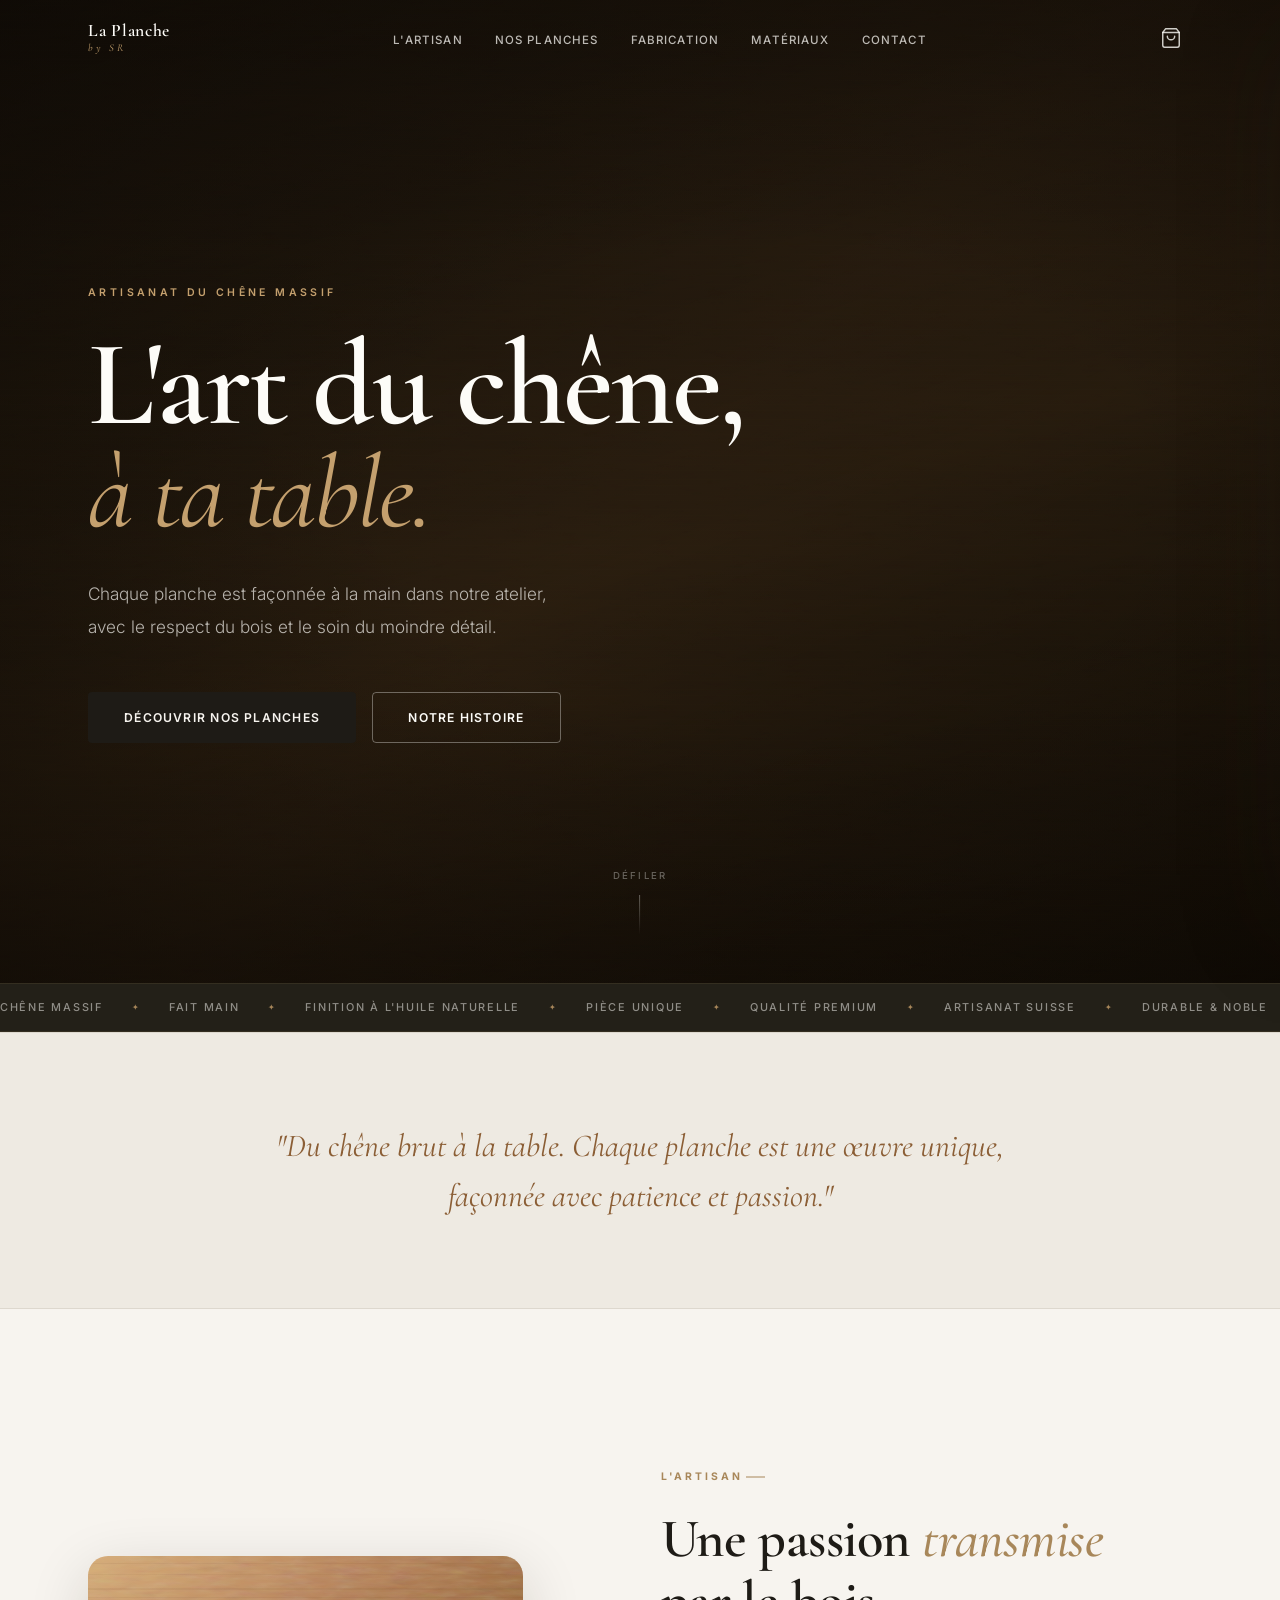
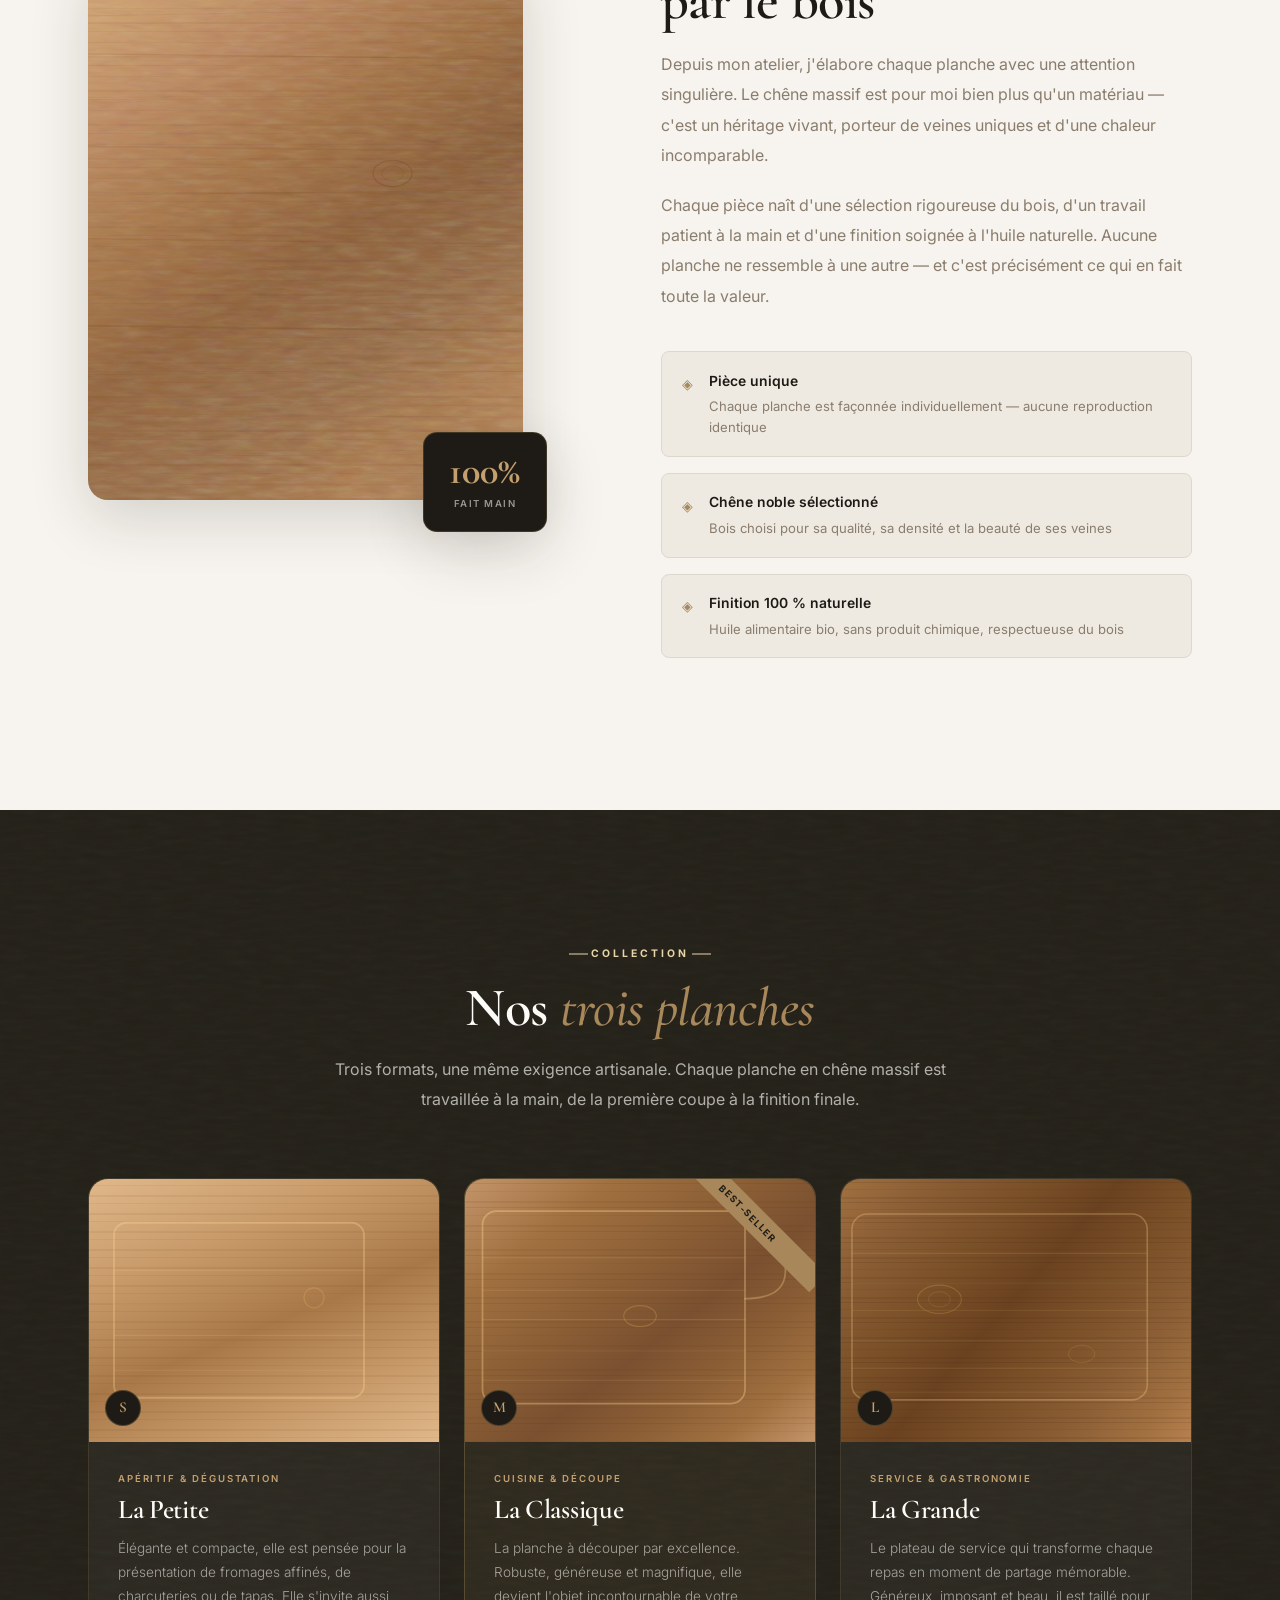
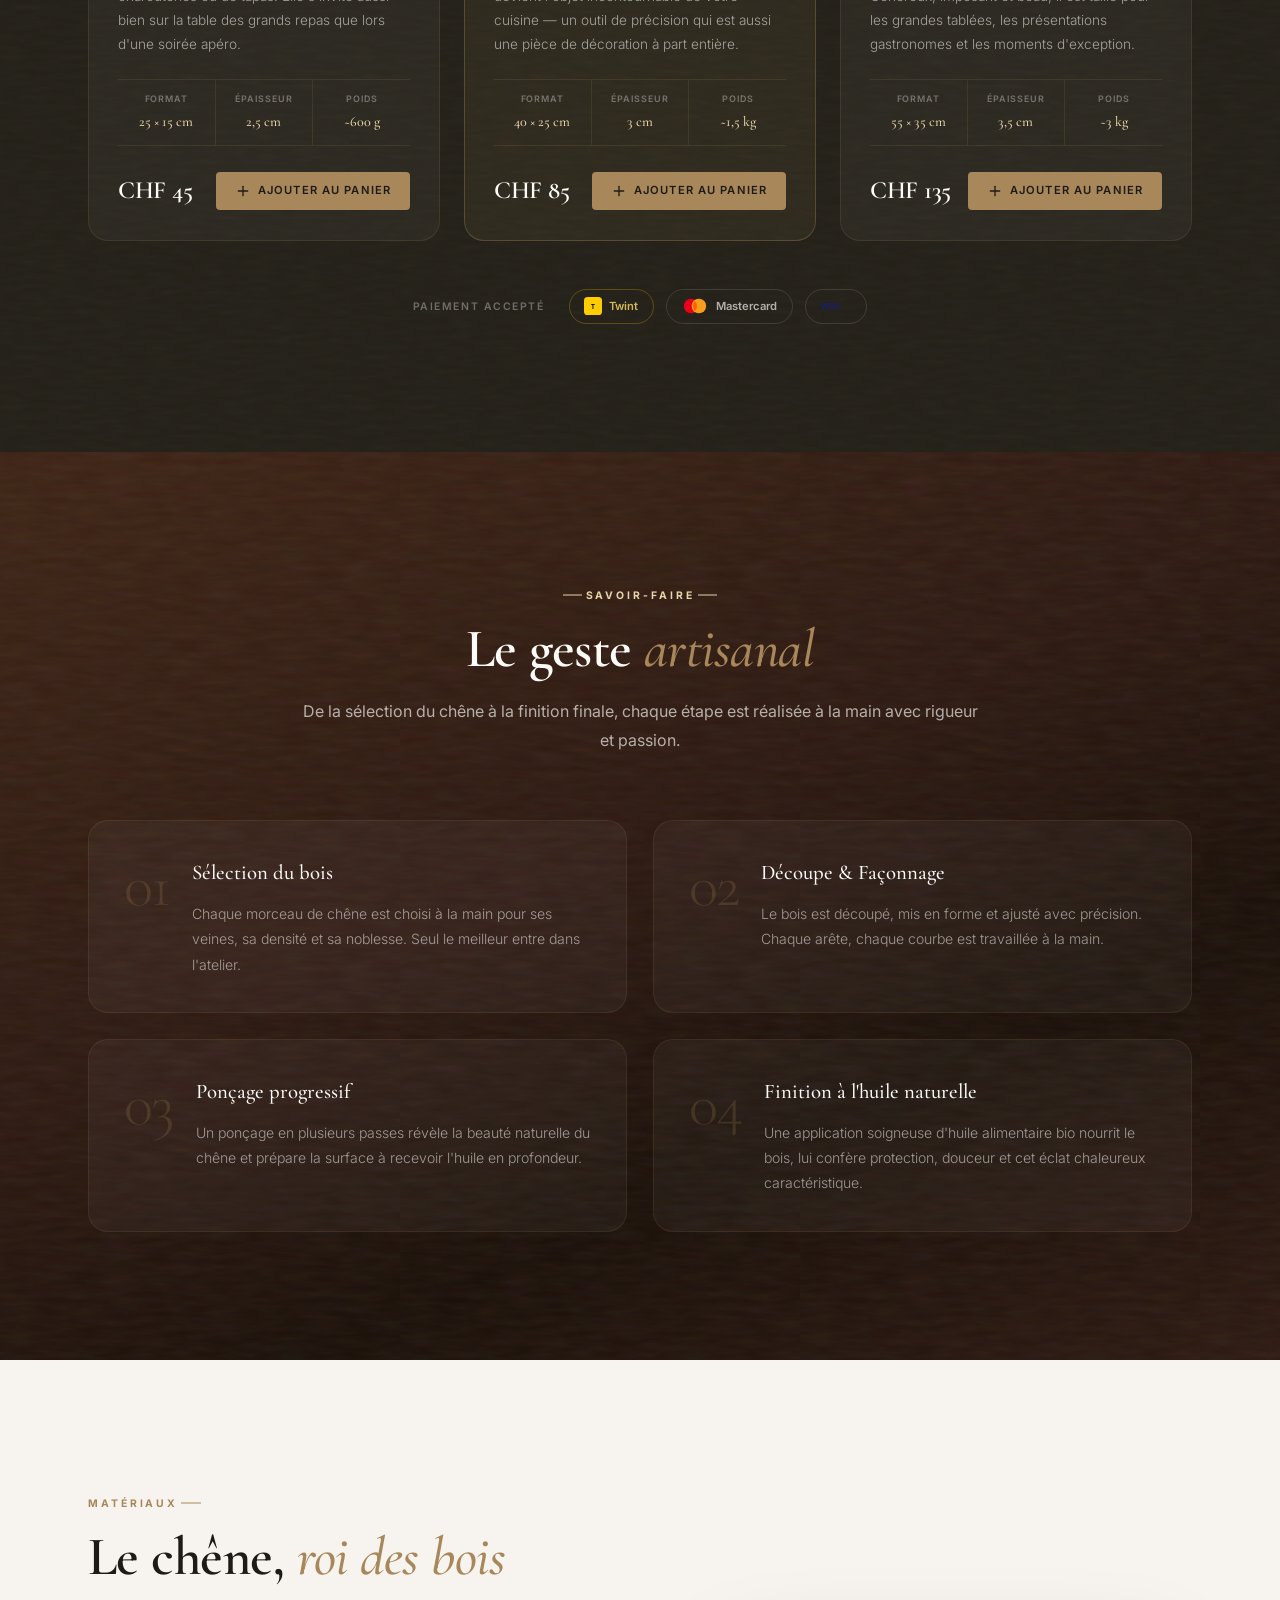
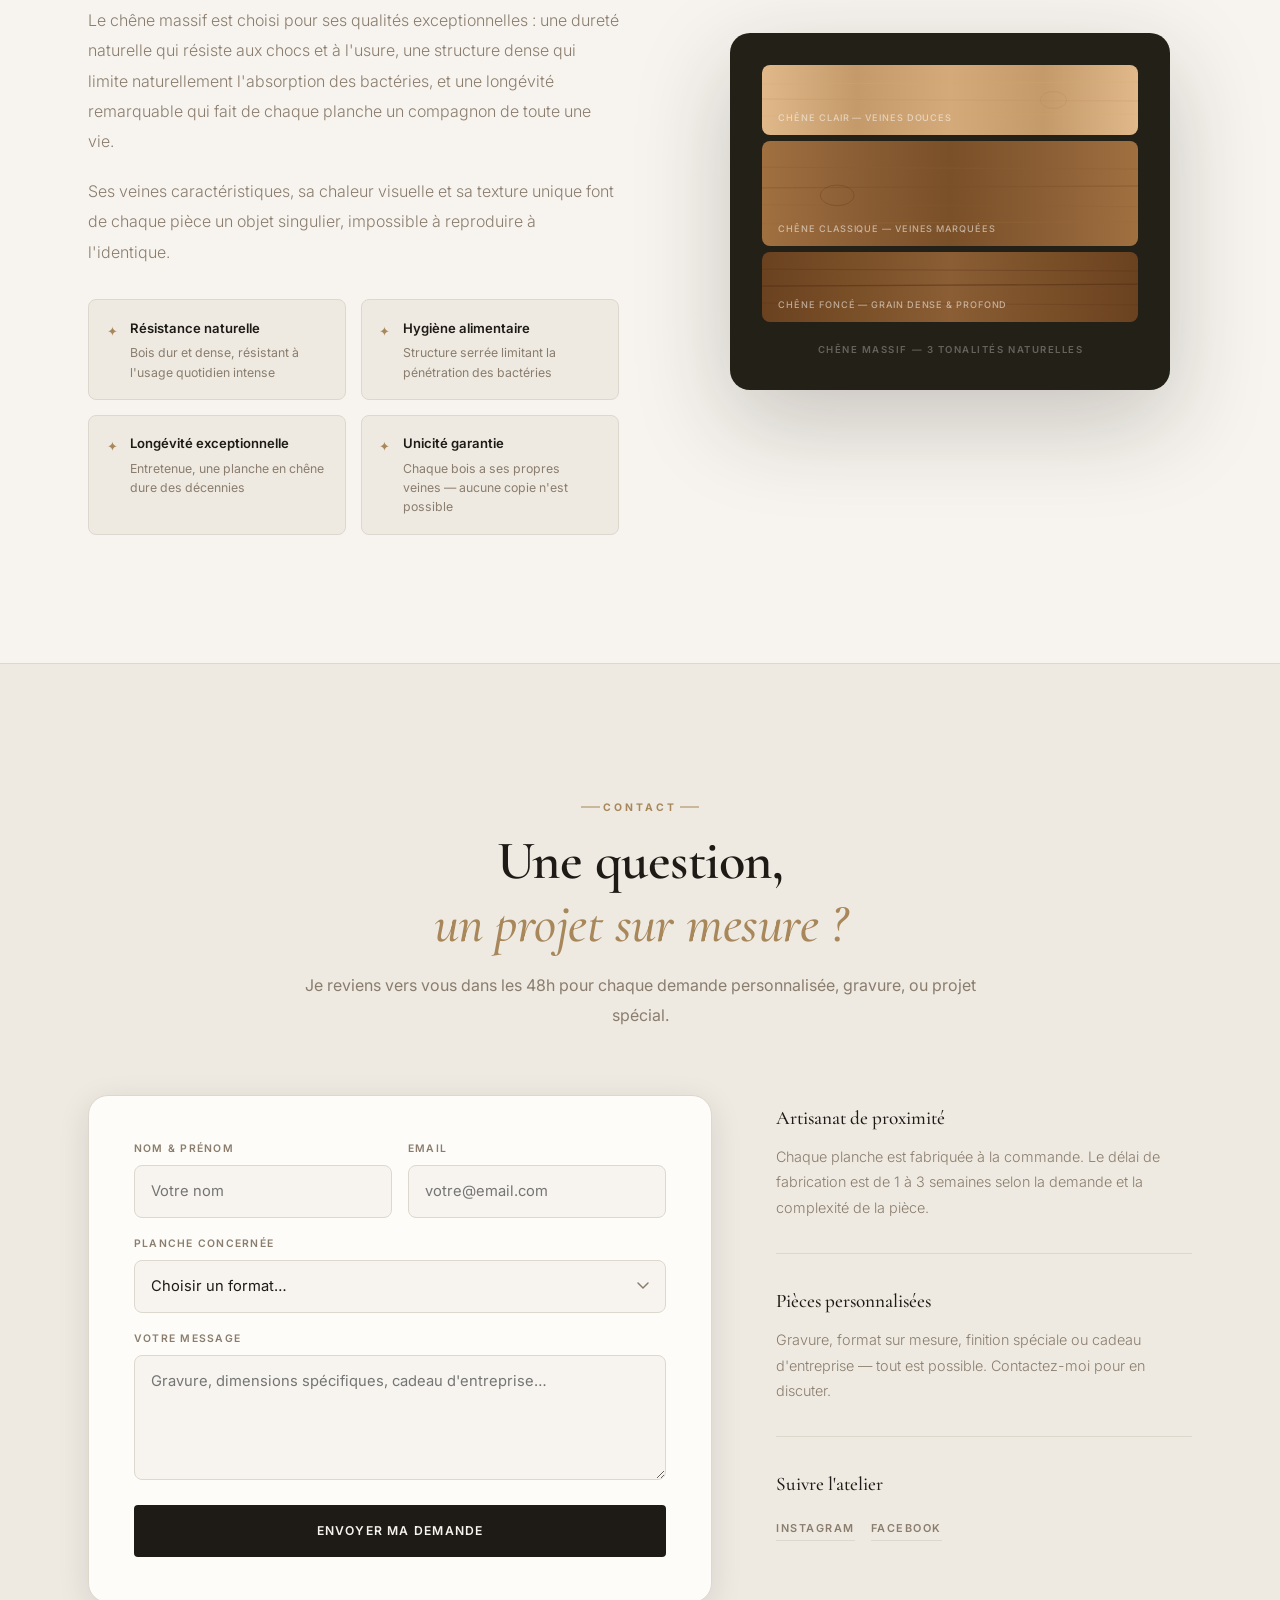
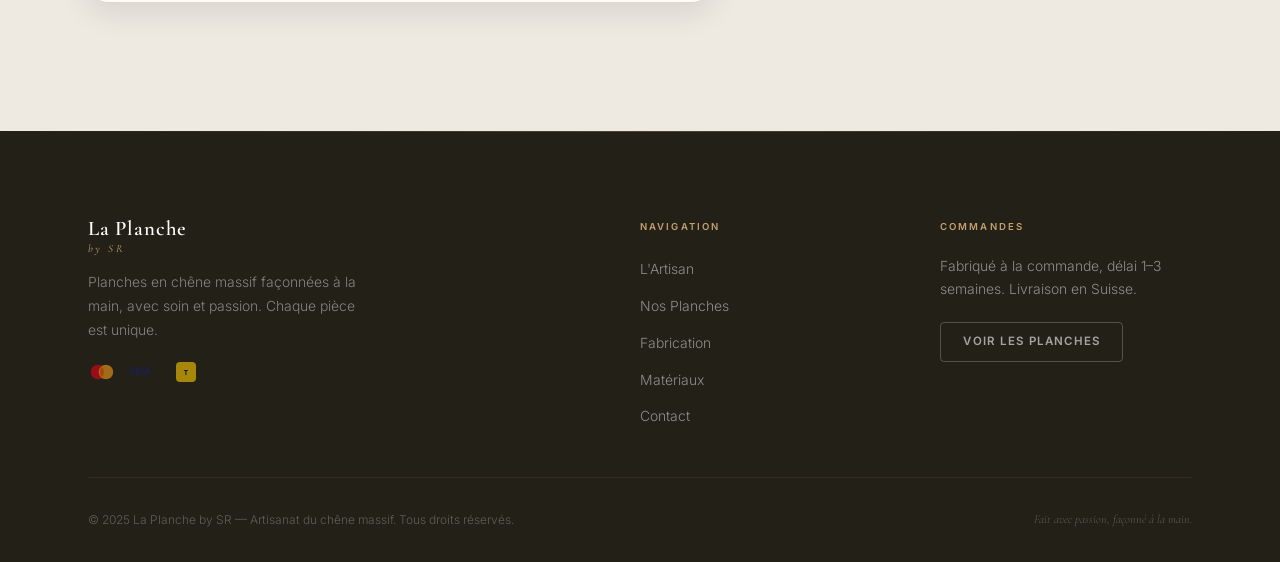
==== commit 8a1e0e91: "feat: Scandinavian redesign + full cart & payment system - New palette: warm white/linen/charcoal (S" ====
--- a/index.html
+++ b/index.html
@@ -7,7 +7,7 @@
   <meta name="description" content="Planches en chêne massif façonnées à la main. Planches à découper, plateaux de service et pièces uniques en bois noble.">
   <link rel="preconnect" href="https://fonts.googleapis.com">
   <link rel="preconnect" href="https://fonts.gstatic.com" crossorigin>
-  <link href="https://fonts.googleapis.com/css2?family=Playfair+Display:ital,wght@0,400;0,500;0,600;0,700;1,400;1,500&family=Raleway:wght@300;400;500;600;700&display=swap" rel="stylesheet">
+  <link href="https://fonts.googleapis.com/css2?family=Cormorant+Garamond:ital,wght@0,300;0,400;0,500;0,600;0,700;1,300;1,400;1,500;1,600&family=Inter:wght@300;400;500;600;700&display=swap" rel="stylesheet">
   <link rel="stylesheet" href="style.css">
 </head>
 <body>
@@ -24,11 +24,20 @@
         <li><a href="#products">Nos Planches</a></li>
         <li><a href="#process">Fabrication</a></li>
         <li><a href="#materials">Matériaux</a></li>
-        <li><a href="#contact" class="nav__cta">Commander</a></li>
+        <li><a href="#contact" class="nav__contact-link">Contact</a></li>
       </ul>
-      <button class="nav__burger" id="burger" aria-label="Menu">
-        <span></span><span></span><span></span>
-      </button>
+      <div class="nav__actions">
+        <button class="nav__cart" id="cartBtn" aria-label="Panier">
+          <svg width="22" height="22" viewBox="0 0 24 24" fill="none" stroke="currentColor" stroke-width="1.6" stroke-linecap="round" stroke-linejoin="round">
+            <path d="M6 2L3 6v14a2 2 0 002 2h14a2 2 0 002-2V6l-3-4z"/><line x1="3" y1="6" x2="21" y2="6"/>
+            <path d="M16 10a4 4 0 01-8 0"/>
+          </svg>
+          <span class="nav__cart-badge" id="cartBadge" aria-label="0 article">0</span>
+        </button>
+        <button class="nav__burger" id="burger" aria-label="Menu">
+          <span></span><span></span><span></span>
+        </button>
+      </div>
     </div>
   </nav>
 
@@ -41,12 +50,12 @@
     <div class="hero__content">
       <p class="hero__eyebrow">Artisanat du Chêne Massif</p>
       <h1 class="hero__title">
-        <span class="hero__line">La Planche</span>
-        <span class="hero__line hero__line--italic">by SR</span>
+        <span class="hero__line">L'art du chêne,</span>
+        <span class="hero__line hero__line--italic">à ta table.</span>
       </h1>
-      <p class="hero__sub">Chaque pièce est façonnée à la main,<br>avec le respect du bois et le soin du détail.</p>
+      <p class="hero__sub">Chaque planche est façonnée à la main dans notre atelier,<br>avec le respect du bois et le soin du moindre détail.</p>
       <div class="hero__actions">
-        <a href="#products" class="btn btn--gold">Découvrir nos planches</a>
+        <a href="#products" class="btn btn--primary">Découvrir nos planches</a>
         <a href="#about" class="btn btn--ghost">Notre histoire</a>
       </div>
     </div>
@@ -64,14 +73,14 @@
       <span>Finition à l'huile naturelle</span><span class="marquee__dot">✦</span>
       <span>Pièce unique</span><span class="marquee__dot">✦</span>
       <span>Qualité premium</span><span class="marquee__dot">✦</span>
-      <span>Artisanat français</span><span class="marquee__dot">✦</span>
+      <span>Artisanat suisse</span><span class="marquee__dot">✦</span>
       <span>Durable &amp; noble</span><span class="marquee__dot">✦</span>
       <span>Chêne massif</span><span class="marquee__dot">✦</span>
       <span>Fait main</span><span class="marquee__dot">✦</span>
       <span>Finition à l'huile naturelle</span><span class="marquee__dot">✦</span>
       <span>Pièce unique</span><span class="marquee__dot">✦</span>
       <span>Qualité premium</span><span class="marquee__dot">✦</span>
-      <span>Artisanat français</span><span class="marquee__dot">✦</span>
+      <span>Artisanat suisse</span><span class="marquee__dot">✦</span>
       <span>Durable &amp; noble</span><span class="marquee__dot">✦</span>
     </div>
   </div>
@@ -98,11 +107,8 @@
                   <filter id="grain-about">
                     <feTurbulence type="fractalNoise" baseFrequency="0.04 0.18" numOctaves="6" seed="4" stitchTiles="stitch"/>
                     <feColorMatrix type="saturate" values="0.4"/>
-                    <feBlend in="SourceGraphic" mode="soft-light" result="blend"/>
+                    <feBlend in="SourceGraphic" mode="soft-light"/>
                   </filter>
-                </defs>
-                <rect width="400" height="500" fill="url(#woodGradAbout)" filter="url(#grain-about)" opacity="0.4"/>
-                <defs>
                   <linearGradient id="woodGradAbout" x1="0%" y1="0%" x2="100%" y2="100%">
                     <stop offset="0%" stop-color="#E8C49A"/>
                     <stop offset="40%" stop-color="#B8845A"/>
@@ -110,7 +116,7 @@
                     <stop offset="100%" stop-color="#C4956A"/>
                   </linearGradient>
                 </defs>
-                <!-- Grain lines -->
+                <rect width="400" height="500" fill="url(#woodGradAbout)" filter="url(#grain-about)" opacity="0.4"/>
                 <line x1="0" y1="55"  x2="400" y2="48"  stroke="#7A4A20" stroke-width="0.8" opacity="0.18"/>
                 <line x1="0" y1="90"  x2="400" y2="95"  stroke="#6B3D18" stroke-width="1.2" opacity="0.22"/>
                 <line x1="0" y1="130" x2="400" y2="128" stroke="#7A4A20" stroke-width="0.6" opacity="0.15"/>
@@ -122,7 +128,6 @@
                 <line x1="0" y1="385" x2="400" y2="382" stroke="#7A4A20" stroke-width="0.8" opacity="0.16"/>
                 <line x1="0" y1="420" x2="400" y2="425" stroke="#8B5530" stroke-width="1.0" opacity="0.20"/>
                 <line x1="0" y1="460" x2="400" y2="458" stroke="#6B3D18" stroke-width="0.7" opacity="0.15"/>
-                <!-- Knot hint -->
                 <ellipse cx="280" cy="200" rx="18" ry="12" fill="none" stroke="#5A3018" stroke-width="1.2" opacity="0.3"/>
                 <ellipse cx="280" cy="200" rx="10" ry="7"  fill="none" stroke="#5A3018" stroke-width="0.8" opacity="0.25"/>
               </svg>
@@ -137,14 +142,14 @@
         <div class="about__content" data-aos="fade-left">
           <span class="section-tag">L'Artisan</span>
           <h2 class="section-title">Une passion <em>transmise</em><br>par le bois</h2>
-          <p class="about__p">Depuis mon atelier, j'élabore chaque planche avec un soin particulier. Le chêne massif est pour moi bien plus qu'un matériau — c'est un héritage vivant, aux veines uniques et à la chaleur incomparable.</p>
-          <p class="about__p">Chaque pièce naît d'une sélection rigoureuse du bois, d'un travail patient à la main et d'une finition soignée à l'huile naturelle. Aucune planche ne ressemble à une autre.</p>
+          <p class="about__p">Depuis mon atelier, j'élabore chaque planche avec une attention singulière. Le chêne massif est pour moi bien plus qu'un matériau — c'est un héritage vivant, porteur de veines uniques et d'une chaleur incomparable.</p>
+          <p class="about__p">Chaque pièce naît d'une sélection rigoureuse du bois, d'un travail patient à la main et d'une finition soignée à l'huile naturelle. Aucune planche ne ressemble à une autre — et c'est précisément ce qui en fait toute la valeur.</p>
           <ul class="about__values">
             <li class="about__value" data-aos="fade-up" data-aos-delay="100">
               <span class="about__value-icon">◈</span>
               <div>
                 <strong>Pièce unique</strong>
-                <p>Chaque planche est façonnée individuellement, aucune reproduction identique</p>
+                <p>Chaque planche est façonnée individuellement — aucune reproduction identique</p>
               </div>
             </li>
             <li class="about__value" data-aos="fade-up" data-aos-delay="200">
@@ -180,7 +185,7 @@
       <div class="products__grid">
 
         <!-- S — La Petite -->
-        <article class="card" data-aos="fade-up" data-aos-delay="0">
+        <article class="card" data-product="s" data-aos="fade-up" data-aos-delay="0">
           <div class="card__visual">
             <div class="card__wood card__wood--s"></div>
             <svg class="card__board-svg" viewBox="0 0 280 200" fill="none" xmlns="http://www.w3.org/2000/svg" aria-hidden="true">
@@ -196,18 +201,24 @@
           <div class="card__body">
             <span class="card__tag">Apéritif &amp; Dégustation</span>
             <h3 class="card__name">La Petite</h3>
-            <p class="card__desc">Idéale pour la présentation de fromages, charcuteries ou tapas. Compacte et élégante, elle s'impose aussi bien à la table qu'au buffet.</p>
+            <p class="card__desc">Élégante et compacte, elle est pensée pour la présentation de fromages affinés, de charcuteries ou de tapas. Elle s'invite aussi bien sur la table des grands repas que lors d'une soirée apéro.</p>
             <div class="card__specs">
               <div class="spec"><span class="spec__l">Format</span><span class="spec__v">25 × 15 cm</span></div>
               <div class="spec"><span class="spec__l">Épaisseur</span><span class="spec__v">2,5 cm</span></div>
               <div class="spec"><span class="spec__l">Poids</span><span class="spec__v">~600 g</span></div>
             </div>
-            <a href="#contact" class="card__cta">Commander <span>→</span></a>
+            <div class="card__price-row">
+              <span class="card__price">CHF 45</span>
+              <button class="card__add-btn" data-product="s" data-name="La Petite" data-price="45">
+                <svg width="16" height="16" viewBox="0 0 24 24" fill="none" stroke="currentColor" stroke-width="2" stroke-linecap="round" stroke-linejoin="round"><line x1="12" y1="5" x2="12" y2="19"/><line x1="5" y1="12" x2="19" y2="12"/></svg>
+                Ajouter au panier
+              </button>
+            </div>
           </div>
         </article>
 
         <!-- M — La Classique (featured) -->
-        <article class="card card--featured" data-aos="fade-up" data-aos-delay="120">
+        <article class="card card--featured" data-product="m" data-aos="fade-up" data-aos-delay="120">
           <div class="card__ribbon">Best-seller</div>
           <div class="card__visual">
             <div class="card__wood card__wood--m"></div>
@@ -218,7 +229,6 @@
               <line x1="15" y1="118" x2="240" y2="118" stroke="rgba(255,220,150,0.13)" stroke-width="1"/>
               <line x1="15" y1="145" x2="240" y2="145" stroke="rgba(255,220,150,0.09)" stroke-width="1"/>
               <line x1="15" y1="170" x2="240" y2="170" stroke="rgba(255,220,150,0.11)" stroke-width="1"/>
-              <!-- Handle -->
               <path d="M 240 100 Q 270 100 274 82 Q 278 62 258 56" stroke="rgba(255,220,150,0.3)" stroke-width="1.5" stroke-linecap="round"/>
               <ellipse cx="150" cy="115" rx="14" ry="9" fill="none" stroke="rgba(255,200,100,0.22)" stroke-width="1"/>
             </svg>
@@ -227,18 +237,24 @@
           <div class="card__body">
             <span class="card__tag">Cuisine &amp; Découpe</span>
             <h3 class="card__name">La Classique</h3>
-            <p class="card__desc">La planche à découper par excellence. Robuste, maniable et magnifique, elle s'impose comme pièce maîtresse de votre cuisine — un outil d'exception, un objet de décoration.</p>
+            <p class="card__desc">La planche à découper par excellence. Robuste, généreuse et magnifique, elle devient l'objet incontournable de votre cuisine — un outil de précision qui est aussi une pièce de décoration à part entière.</p>
             <div class="card__specs">
               <div class="spec"><span class="spec__l">Format</span><span class="spec__v">40 × 25 cm</span></div>
               <div class="spec"><span class="spec__l">Épaisseur</span><span class="spec__v">3 cm</span></div>
               <div class="spec"><span class="spec__l">Poids</span><span class="spec__v">~1,5 kg</span></div>
             </div>
-            <a href="#contact" class="card__cta">Commander <span>→</span></a>
+            <div class="card__price-row">
+              <span class="card__price">CHF 85</span>
+              <button class="card__add-btn" data-product="m" data-name="La Classique" data-price="85">
+                <svg width="16" height="16" viewBox="0 0 24 24" fill="none" stroke="currentColor" stroke-width="2" stroke-linecap="round" stroke-linejoin="round"><line x1="12" y1="5" x2="12" y2="19"/><line x1="5" y1="12" x2="19" y2="12"/></svg>
+                Ajouter au panier
+              </button>
+            </div>
           </div>
         </article>
 
         <!-- L — La Grande -->
-        <article class="card" data-aos="fade-up" data-aos-delay="240">
+        <article class="card" data-product="l" data-aos="fade-up" data-aos-delay="240">
           <div class="card__visual">
             <div class="card__wood card__wood--l"></div>
             <svg class="card__board-svg" viewBox="0 0 320 220" fill="none" xmlns="http://www.w3.org/2000/svg" aria-hidden="true">
@@ -249,7 +265,7 @@
               <line x1="10" y1="138" x2="280" y2="138" stroke="rgba(255,220,150,0.07)" stroke-width="1"/>
               <line x1="10" y1="163" x2="280" y2="163" stroke="rgba(255,220,150,0.11)" stroke-width="1"/>
               <line x1="10" y1="185" x2="280" y2="185" stroke="rgba(255,220,150,0.07)" stroke-width="1"/>
-              <ellipse cx="90"  cy="100" rx="20" ry="13" fill="none" stroke="rgba(255,200,100,0.2)" stroke-width="1"/>
+              <ellipse cx="90"  cy="100" rx="20" ry="13" fill="none" stroke="rgba(255,200,100,0.2)"  stroke-width="1"/>
               <ellipse cx="90"  cy="100" rx="10" ry="7"  fill="none" stroke="rgba(255,200,100,0.14)" stroke-width="0.8"/>
               <ellipse cx="220" cy="150" rx="12" ry="8"  fill="none" stroke="rgba(255,200,100,0.16)" stroke-width="0.8"/>
             </svg>
@@ -258,16 +274,52 @@
           <div class="card__body">
             <span class="card__tag">Service &amp; Gastronomie</span>
             <h3 class="card__name">La Grande</h3>
-            <p class="card__desc">Le plateau de service ultime. Généreux et saisissant, il transforme chaque repas en moment de partage raffiné. Parfait pour les grandes tablées et présentations gastro.</p>
+            <p class="card__desc">Le plateau de service qui transforme chaque repas en moment de partage mémorable. Généreux, imposant et beau, il est taillé pour les grandes tablées, les présentations gastronomes et les moments d'exception.</p>
             <div class="card__specs">
               <div class="spec"><span class="spec__l">Format</span><span class="spec__v">55 × 35 cm</span></div>
               <div class="spec"><span class="spec__l">Épaisseur</span><span class="spec__v">3,5 cm</span></div>
               <div class="spec"><span class="spec__l">Poids</span><span class="spec__v">~3 kg</span></div>
             </div>
-            <a href="#contact" class="card__cta">Commander <span>→</span></a>
+            <div class="card__price-row">
+              <span class="card__price">CHF 135</span>
+              <button class="card__add-btn" data-product="l" data-name="La Grande" data-price="135">
+                <svg width="16" height="16" viewBox="0 0 24 24" fill="none" stroke="currentColor" stroke-width="2" stroke-linecap="round" stroke-linejoin="round"><line x1="12" y1="5" x2="12" y2="19"/><line x1="5" y1="12" x2="19" y2="12"/></svg>
+                Ajouter au panier
+              </button>
+            </div>
           </div>
         </article>
 
+      </div>
+
+      <!-- Payment badges -->
+      <div class="payment-info" data-aos="fade-up">
+        <span class="payment-info__label">Paiement accepté</span>
+        <div class="payment-info__badges">
+          <!-- Twint -->
+          <span class="pay-badge pay-badge--twint">
+            <svg width="18" height="18" viewBox="0 0 40 40" aria-hidden="true">
+              <rect width="40" height="40" rx="8" fill="#FFCC00"/>
+              <text x="20" y="26" font-size="14" font-weight="900" text-anchor="middle" fill="#000" font-family="Arial">T</text>
+            </svg>
+            Twint
+          </span>
+          <!-- Mastercard -->
+          <span class="pay-badge pay-badge--mc">
+            <svg width="28" height="18" viewBox="0 0 50 30" aria-hidden="true">
+              <circle cx="18" cy="15" r="13" fill="#EB001B"/>
+              <circle cx="32" cy="15" r="13" fill="#F79E1B"/>
+              <path d="M25 6a13 13 0 010 18 13 13 0 010-18z" fill="#FF5F00"/>
+            </svg>
+            Mastercard
+          </span>
+          <!-- Visa -->
+          <span class="pay-badge pay-badge--visa">
+            <svg width="32" height="18" viewBox="0 0 60 20" aria-hidden="true">
+              <text x="0" y="16" font-size="18" font-weight="900" fill="#1A1F71" font-family="Arial" letter-spacing="-1">VISA</text>
+            </svg>
+          </span>
+        </div>
       </div>
     </div>
   </section>
@@ -318,7 +370,6 @@
   <section class="materials" id="materials">
     <div class="container">
       <div class="materials__grid">
-
         <div class="materials__content" data-aos="fade-right">
           <span class="section-tag">Matériaux</span>
           <h2 class="section-title">Le chêne, <em>roi des bois</em></h2>
@@ -350,12 +401,11 @@
               <span class="feat__icon">✦</span>
               <div>
                 <strong>Unicité garantie</strong>
-                <p>Chaque bois a ses veines propres, aucune copie n'est possible</p>
-              </div>
-            </div>
-          </div>
-        </div>
-
+                <p>Chaque bois a ses propres veines — aucune copie n'est possible</p>
+              </div>
+            </div>
+          </div>
+        </div>
         <div class="materials__visual" data-aos="fade-left">
           <div class="wood-stack">
             <div class="wood-plank wood-plank--light">
@@ -373,8 +423,7 @@
                 <line x1="0" y1="44" x2="400" y2="42" stroke="#7A5028" stroke-width="1.5" opacity="0.38"/>
                 <line x1="0" y1="62" x2="400" y2="64" stroke="#8B5E35" stroke-width="0.8" opacity="0.3"/>
                 <line x1="0" y1="82" x2="400" y2="80" stroke="#9A6A3A" stroke-width="1.2" opacity="0.35"/>
-                <ellipse cx="80"  cy="52" rx="18" ry="11" fill="none" stroke="#6B4220" stroke-width="1.0" opacity="0.45"/>
-                <ellipse cx="80"  cy="52" rx="9"  rx="9" ry="6"  fill="none" stroke="#6B4220" stroke-width="0.7" opacity="0.35"/>
+                <ellipse cx="80" cy="52" rx="18" ry="11" fill="none" stroke="#6B4220" stroke-width="1.0" opacity="0.45"/>
               </svg>
               <span class="plank__label">Chêne classique — veines marquées</span>
             </div>
@@ -389,7 +438,6 @@
             <div class="wood-stack__label">Chêne massif — 3 tonalités naturelles</div>
           </div>
         </div>
-
       </div>
     </div>
   </section>
@@ -398,9 +446,9 @@
   <section class="contact" id="contact">
     <div class="container">
       <div class="section-header" data-aos="fade-up">
-        <span class="section-tag">Commander</span>
-        <h2 class="section-title">Votre planche <em>sur mesure</em></h2>
-        <p class="section-desc">Chaque commande est traitée personnellement. Décrivez vos attentes et je reviens vers vous dans les 48h.</p>
+        <span class="section-tag">Contact</span>
+        <h2 class="section-title">Une question,<br><em>un projet sur mesure ?</em></h2>
+        <p class="section-desc">Je reviens vers vous dans les 48h pour chaque demande personnalisée, gravure, ou projet spécial.</p>
       </div>
       <div class="contact__grid">
         <form class="contact__form" id="contactForm" data-aos="fade-right" novalidate>
@@ -415,7 +463,7 @@
             </div>
           </div>
           <div class="form__group">
-            <label for="fproduct">Planche souhaitée</label>
+            <label for="fproduct">Planche concernée</label>
             <select id="fproduct" name="product">
               <option value="">Choisir un format…</option>
               <option value="s">La Petite — S (25 × 15 cm)</option>
@@ -426,19 +474,18 @@
           </div>
           <div class="form__group">
             <label for="fmsg">Votre message</label>
-            <textarea id="fmsg" name="message" rows="4" placeholder="Décrivez vos attentes, vos questions, une personnalisation éventuelle…"></textarea>
-          </div>
-          <button type="submit" class="btn btn--gold btn--full">Envoyer ma demande</button>
+            <textarea id="fmsg" name="message" rows="4" placeholder="Gravure, dimensions spécifiques, cadeau d'entreprise…"></textarea>
+          </div>
+          <button type="submit" class="btn btn--primary btn--full">Envoyer ma demande</button>
         </form>
-
         <div class="contact__info" data-aos="fade-left">
           <div class="contact__block">
-            <h3>Un artisanat de proximité</h3>
-            <p>Chaque planche est fabriquée à la commande dans mon atelier. Le délai de fabrication est généralement de 1 à 3 semaines selon la demande et la complexité de la pièce.</p>
+            <h3>Artisanat de proximité</h3>
+            <p>Chaque planche est fabriquée à la commande. Le délai de fabrication est de 1 à 3 semaines selon la demande et la complexité de la pièce.</p>
           </div>
           <div class="contact__block">
             <h3>Pièces personnalisées</h3>
-            <p>Gravure, format sur mesure, finition spéciale ou cadeau d'entreprise — discutons de votre projet directement. Chaque détail compte.</p>
+            <p>Gravure, format sur mesure, finition spéciale ou cadeau d'entreprise — tout est possible. Contactez-moi pour en discuter.</p>
           </div>
           <div class="contact__block contact__block--last">
             <h3>Suivre l'atelier</h3>
@@ -462,6 +509,11 @@
             <small>by SR</small>
           </div>
           <p>Planches en chêne massif façonnées à la main, avec soin et passion. Chaque pièce est unique.</p>
+          <div class="footer__pay">
+            <svg width="28" height="20" viewBox="0 0 50 30" aria-label="Mastercard"><circle cx="18" cy="15" r="13" fill="#EB001B"/><circle cx="32" cy="15" r="13" fill="#F79E1B"/><path d="M25 6a13 13 0 010 18 13 13 0 010-18z" fill="#FF5F00"/></svg>
+            <svg width="34" height="20" viewBox="0 0 60 20" aria-label="Visa"><text x="0" y="16" font-size="18" font-weight="900" fill="#1A1F71" font-family="Arial" letter-spacing="-1">VISA</text></svg>
+            <svg width="20" height="20" viewBox="0 0 40 40" aria-label="Twint"><rect width="40" height="40" rx="8" fill="#FFCC00"/><text x="20" y="26" font-size="14" font-weight="900" text-anchor="middle" fill="#000" font-family="Arial">T</text></svg>
+          </div>
         </div>
         <div class="footer__nav">
           <h4>Navigation</h4>
@@ -470,13 +522,13 @@
             <li><a href="#products">Nos Planches</a></li>
             <li><a href="#process">Fabrication</a></li>
             <li><a href="#materials">Matériaux</a></li>
-            <li><a href="#contact">Commander</a></li>
+            <li><a href="#contact">Contact</a></li>
           </ul>
         </div>
         <div class="footer__contact">
-          <h4>Contact &amp; Commandes</h4>
-          <p>Disponible pour toute commande, projet sur mesure ou renseignement.</p>
-          <a href="#contact" class="btn btn--outline-light btn--sm">Nous écrire</a>
+          <h4>Commandes</h4>
+          <p>Fabriqué à la commande, délai 1–3 semaines. Livraison en Suisse.</p>
+          <a href="#products" class="btn btn--outline-light btn--sm">Voir les planches</a>
         </div>
       </div>
       <div class="footer__bottom">
@@ -486,6 +538,151 @@
     </div>
   </footer>
 
+  <!-- =================== CART DRAWER =================== -->
+  <div class="cart-drawer" id="cartDrawer" aria-hidden="true">
+    <div class="cart-drawer__overlay" id="cartOverlay"></div>
+    <div class="cart-drawer__panel" role="dialog" aria-label="Votre panier">
+      <div class="cart-drawer__head">
+        <h3 class="cart-drawer__title">
+          <svg width="18" height="18" viewBox="0 0 24 24" fill="none" stroke="currentColor" stroke-width="1.8" stroke-linecap="round" stroke-linejoin="round"><path d="M6 2L3 6v14a2 2 0 002 2h14a2 2 0 002-2V6l-3-4z"/><line x1="3" y1="6" x2="21" y2="6"/><path d="M16 10a4 4 0 01-8 0"/></svg>
+          Votre panier
+        </h3>
+        <button class="cart-drawer__close" id="cartClose" aria-label="Fermer">✕</button>
+      </div>
+      <div class="cart-drawer__body" id="cartBody">
+        <!-- populated by JS -->
+      </div>
+      <div class="cart-drawer__foot" id="cartFoot" style="display:none">
+        <div class="cart-total">
+          <span>Total</span>
+          <span id="cartTotal">CHF 0</span>
+        </div>
+        <p class="cart-shipping">Livraison offerte dès CHF 120 d'achat</p>
+        <button class="btn btn--primary btn--full" id="checkoutBtn">Procéder au paiement</button>
+      </div>
+    </div>
+  </div>
+
+  <!-- =================== CHECKOUT MODAL =================== -->
+  <div class="checkout-modal" id="checkoutModal" aria-hidden="true">
+    <div class="checkout-modal__overlay" id="checkoutOverlay"></div>
+    <div class="checkout-modal__panel" role="dialog" aria-label="Paiement">
+
+      <!-- Step 1: Info client -->
+      <div class="checkout-step" id="stepInfo" data-step="1">
+        <div class="checkout-modal__head">
+          <span class="checkout-step-num">1 / 2</span>
+          <h3>Vos informations</h3>
+          <button class="checkout-modal__close" id="checkoutClose" aria-label="Fermer">✕</button>
+        </div>
+        <div class="checkout-summary" id="checkoutSummary"></div>
+        <form id="infoForm" novalidate>
+          <div class="checkout-form-row">
+            <div class="checkout-form-group">
+              <label for="c-name">Nom complet</label>
+              <input type="text" id="c-name" placeholder="Marie Dupont" required>
+            </div>
+            <div class="checkout-form-group">
+              <label for="c-email">Email</label>
+              <input type="email" id="c-email" placeholder="marie@email.com" required>
+            </div>
+          </div>
+          <div class="checkout-form-group">
+            <label for="c-address">Adresse de livraison</label>
+            <input type="text" id="c-address" placeholder="Rue des Artisans 12, 1000 Lausanne" required>
+          </div>
+          <button type="submit" class="btn btn--primary btn--full">Continuer vers le paiement →</button>
+        </form>
+      </div>
+
+      <!-- Step 2: Payment -->
+      <div class="checkout-step" id="stepPay" data-step="2" style="display:none">
+        <div class="checkout-modal__head">
+          <button class="checkout-back" id="backBtn" aria-label="Retour">← Retour</button>
+          <span class="checkout-step-num">2 / 2</span>
+          <button class="checkout-modal__close" aria-label="Fermer" onclick="closeCheckout()">✕</button>
+        </div>
+        <div class="pay-total-banner" id="payTotalBanner"></div>
+        <div class="pay-tabs">
+          <button class="pay-tab active" data-tab="twint">
+            <svg width="20" height="20" viewBox="0 0 40 40"><rect width="40" height="40" rx="8" fill="#FFCC00"/><text x="20" y="26" font-size="14" font-weight="900" text-anchor="middle" fill="#000" font-family="Arial">T</text></svg>
+            Twint
+          </button>
+          <button class="pay-tab" data-tab="card">
+            <svg width="30" height="20" viewBox="0 0 50 30"><circle cx="18" cy="15" r="13" fill="#EB001B"/><circle cx="32" cy="15" r="13" fill="#F79E1B"/><path d="M25 6a13 13 0 010 18 13 13 0 010-18z" fill="#FF5F00"/></svg>
+            Carte
+          </button>
+        </div>
+
+        <!-- Twint tab -->
+        <div class="pay-panel active" id="tabTwint">
+          <div class="twint-panel">
+            <div class="twint-qr" id="twintQr" aria-label="QR code Twint">
+              <!-- QR code SVG generé par JS -->
+            </div>
+            <p class="twint-or">— ou —</p>
+            <button class="btn-twint" id="twintAppBtn">
+              <svg width="22" height="22" viewBox="0 0 40 40"><rect width="40" height="40" rx="8" fill="#FFCC00"/><text x="20" y="26" font-size="14" font-weight="900" text-anchor="middle" fill="#000" font-family="Arial">T</text></svg>
+              Payer avec Twint
+            </button>
+            <p class="twint-hint">Scannez le QR code avec votre app Twint,<br>ou appuyez sur le bouton pour ouvrir l'application.</p>
+          </div>
+        </div>
+
+        <!-- Card tab -->
+        <div class="pay-panel" id="tabCard" style="display:none">
+          <form id="cardForm" novalidate>
+            <div class="checkout-form-group">
+              <label for="c-cardnum">Numéro de carte</label>
+              <div class="card-input-wrap">
+                <input type="text" id="c-cardnum" placeholder="0000 0000 0000 0000" maxlength="19" inputmode="numeric" autocomplete="cc-number">
+                <span class="card-brand-icon" id="cardBrandIcon"></span>
+              </div>
+            </div>
+            <div class="checkout-form-row">
+              <div class="checkout-form-group">
+                <label for="c-expiry">Expiration</label>
+                <input type="text" id="c-expiry" placeholder="MM / AA" maxlength="7" inputmode="numeric" autocomplete="cc-exp">
+              </div>
+              <div class="checkout-form-group">
+                <label for="c-cvv">CVV</label>
+                <input type="text" id="c-cvv" placeholder="123" maxlength="4" inputmode="numeric" autocomplete="cc-csc">
+              </div>
+            </div>
+            <div class="checkout-form-group">
+              <label for="c-holder">Nom sur la carte</label>
+              <input type="text" id="c-holder" placeholder="MARIE DUPONT" autocomplete="cc-name" style="text-transform:uppercase">
+            </div>
+            <button type="submit" class="btn btn--primary btn--full" id="payCardBtn">
+              <svg width="16" height="16" viewBox="0 0 24 24" fill="none" stroke="currentColor" stroke-width="2" stroke-linecap="round" stroke-linejoin="round"><rect x="3" y="11" width="18" height="11" rx="2" ry="2"/><path d="M7 11V7a5 5 0 0110 0v4"/></svg>
+              Payer <span id="payBtnAmount"></span>
+            </button>
+          </form>
+        </div>
+      </div>
+
+      <!-- Step 3: Success -->
+      <div class="checkout-step" id="stepSuccess" data-step="3" style="display:none">
+        <div class="success-screen">
+          <div class="success-icon">
+            <svg width="40" height="40" viewBox="0 0 24 24" fill="none" stroke="currentColor" stroke-width="1.8" stroke-linecap="round" stroke-linejoin="round"><polyline points="20 6 9 17 4 12"/></svg>
+          </div>
+          <h3>Commande confirmée !</h3>
+          <p id="successMsg">Merci pour votre commande. Vous recevrez une confirmation par email sous peu.</p>
+          <p class="success-order" id="successOrder"></p>
+          <button class="btn btn--primary" onclick="closeCheckout(); closeCart();">Fermer</button>
+        </div>
+      </div>
+
+    </div>
+  </div>
+
+  <!-- Loading overlay -->
+  <div class="pay-loading" id="payLoading" style="display:none" aria-hidden="true">
+    <div class="pay-loading__spinner"></div>
+    <p>Traitement du paiement…</p>
+  </div>
+
   <script src="script.js"></script>
 </body>
 </html>
--- a/style.css
+++ b/style.css
@@ -1,44 +1,50 @@
 /* ================================================================
-   LA PLANCHE BY SR — Premium Artisan Website
+   LA PLANCHE BY SR — Scandinavian Premium Edition
    ================================================================ */
 
-/* ---- Variables ---- */
 :root {
-  --c-dark:        #1A0F08;
-  --c-wood-deep:   #3D2314;
-  --c-wood:        #7A4A2A;
-  --c-wood-warm:   #A0683A;
-  --c-wood-light:  #C4956A;
-  --c-wood-pale:   #E8C9A0;
-  --c-cream:       #F5EFE6;
-  --c-beige:       #EDE4D6;
-  --c-sand:        #E4D9C8;
-  --c-gold:        #B8860B;
-  --c-gold-light:  #D4A853;
-  --c-gold-pale:   #F0D98A;
-  --c-text:        #2A1A0F;
-  --c-text-muted:  #7A6555;
-  --c-white:       #FDFAF5;
-  --c-border:      rgba(139, 94, 58, 0.15);
-
-  --font-d: 'Playfair Display', Georgia, serif;
-  --font-b: 'Raleway', 'Helvetica Neue', Arial, sans-serif;
-
-  --nav-h:     80px;
+  /* --- Scandinavian palette --- */
+  --c-bg:        #F7F4EF;
+  --c-bg-alt:    #EEEAE2;
+  --c-bg-dark:   #232018;
+  --c-bg-card:   rgba(255,255,255,0.05);
+  --c-border:    #DDD8CE;
+  --c-border-d:  rgba(200,165,100,0.14);
+
+  --c-text:      #1E1B16;
+  --c-muted:     #8A7D6D;
+  --c-white:     #FDFCF8;
+
+  --c-gold:      #A8875A;
+  --c-gold-l:    #C4A06E;
+  --c-gold-p:    #E8D5A8;
+
+  --c-wood-l:    #C4956A;
+  --c-wood:      #8B5E35;
+  --c-wood-d:    #5A3018;
+
+  /* --- Type --- */
+  --font-d: 'Cormorant Garamond', Georgia, serif;
+  --font-b: 'Inter', 'Helvetica Neue', Arial, sans-serif;
+
+  /* --- Layout --- */
+  --nav-h:     76px;
   --container: 1200px;
 
+  /* --- Easing --- */
   --ease:     cubic-bezier(0.25, 0.46, 0.45, 0.94);
-  --ease-out: cubic-bezier(0, 0.55, 0.45, 1);
-
-  --sh-sm: 0 2px 12px rgba(42, 26, 15, 0.08);
-  --sh-md: 0 8px 32px rgba(42, 26, 15, 0.13);
-  --sh-lg: 0 16px 64px rgba(42, 26, 15, 0.20);
-  --sh-xl: 0 32px 96px rgba(42, 26, 15, 0.28);
-
+
+  /* --- Shadows --- */
+  --sh-sm: 0 2px 12px rgba(30,22,12,0.07);
+  --sh-md: 0 8px 32px rgba(30,22,12,0.11);
+  --sh-lg: 0 18px 60px rgba(30,22,12,0.16);
+  --sh-xl: 0 32px 96px rgba(30,22,12,0.22);
+
+  /* --- Radii --- */
   --r-sm: 4px;
   --r-md: 8px;
-  --r-lg: 16px;
-  --r-xl: 24px;
+  --r-lg: 14px;
+  --r-xl: 20px;
 }
 
 /* ---- Reset ---- */
@@ -47,8 +53,8 @@
 body {
   font-family: var(--font-b);
   color: var(--c-text);
-  background: var(--c-cream);
-  line-height: 1.7;
+  background: var(--c-bg);
+  line-height: 1.65;
   overflow-x: hidden;
   -webkit-font-smoothing: antialiased;
 }
@@ -65,50 +71,50 @@
   padding: 0 clamp(1.25rem, 5vw, 3rem);
 }
 
-/* ---- Section header ---- */
+/* ---- Sections ---- */
 section { padding: clamp(4rem, 10vw, 8rem) 0; }
 .section-header { text-align: center; max-width: 680px; margin: 0 auto 4rem; }
 
 .section-tag {
   display: inline-block;
-  font-size: 0.68rem;
+  font-family: var(--font-b);
+  font-size: 0.65rem;
   font-weight: 700;
   letter-spacing: 0.28em;
   text-transform: uppercase;
   color: var(--c-gold);
   margin-bottom: 0.9rem;
   position: relative;
-  padding: 0 2.2rem;
+  padding: 0 2rem;
 }
 .section-tag::before,
 .section-tag::after {
   content: '';
   position: absolute;
   top: 50%;
-  width: 1.4rem;
+  width: 1.2rem;
   height: 1px;
   background: currentColor;
   transform: translateY(-50%);
 }
-.section-tag::before { right: calc(100% - 2rem); }
-.section-tag::after  { left:  calc(100% - 2rem); }
+.section-tag::before { right: calc(100% - 1.8rem); }
+.section-tag::after  { left:  calc(100% - 1.8rem); }
 
 .section-title {
   font-family: var(--font-d);
-  font-size: clamp(2rem, 4.5vw, 3.2rem);
+  font-size: clamp(2.2rem, 4.5vw, 3.4rem);
   font-weight: 600;
   line-height: 1.15;
-  color: var(--c-dark);
-  margin-bottom: 1.1rem;
-}
-.section-title em { font-style: italic; color: var(--c-wood-warm); }
-
-.section-desc { font-size: 1.02rem; color: var(--c-text-muted); line-height: 1.85; }
-
-/* Light variants */
-.section-tag--light  { color: var(--c-gold-pale); }
+  color: var(--c-text);
+  margin-bottom: 1rem;
+  letter-spacing: -0.01em;
+}
+.section-title em { font-style: italic; color: var(--c-gold); font-weight: 500; }
+.section-desc { font-size: 1rem; color: var(--c-muted); line-height: 1.85; }
+
+.section-tag--light  { color: var(--c-gold-p); }
 .section-title--light { color: var(--c-white); }
-.section-desc--light  { color: rgba(253,250,245,0.7); }
+.section-desc--light  { color: rgba(253,252,248,0.65); }
 
 /* ---- Buttons ---- */
 .btn {
@@ -116,51 +122,45 @@
   align-items: center;
   justify-content: center;
   gap: 0.5rem;
-  font-size: 0.78rem;
-  font-weight: 700;
-  letter-spacing: 0.13em;
-  text-transform: uppercase;
-  padding: 0.95rem 2.4rem;
+  font-family: var(--font-b);
+  font-size: 0.76rem;
+  font-weight: 600;
+  letter-spacing: 0.1em;
+  text-transform: uppercase;
+  padding: 0.92rem 2.2rem;
   border-radius: var(--r-sm);
-  transition: all 0.35s var(--ease);
+  transition: all 0.32s var(--ease);
+  white-space: nowrap;
   position: relative;
   overflow: hidden;
-  white-space: nowrap;
-}
-
-.btn--gold {
-  background: var(--c-gold);
-  color: var(--c-dark);
+}
+.btn--primary {
+  background: var(--c-text);
+  color: var(--c-bg);
   border: 1px solid transparent;
 }
-.btn--gold:hover {
-  background: var(--c-gold-light);
+.btn--primary:hover {
+  background: var(--c-bg-dark);
   transform: translateY(-2px);
-  box-shadow: 0 8px 24px rgba(184,134,11,0.35);
-}
-
+  box-shadow: var(--sh-md);
+}
 .btn--ghost {
   background: transparent;
   color: var(--c-white);
-  border: 1px solid rgba(253,250,245,0.38);
+  border: 1px solid rgba(253,252,248,0.35);
 }
 .btn--ghost:hover {
   border-color: var(--c-white);
-  background: rgba(253,250,245,0.08);
-}
-
+  background: rgba(253,252,248,0.07);
+}
 .btn--outline-light {
   background: transparent;
-  color: rgba(253,250,245,0.65);
-  border: 1px solid rgba(253,250,245,0.25);
-}
-.btn--outline-light:hover {
-  color: var(--c-white);
-  border-color: rgba(253,250,245,0.5);
-}
-
-.btn--full  { width: 100%; }
-.btn--sm    { padding: 0.6rem 1.5rem; font-size: 0.72rem; }
+  color: rgba(253,252,248,0.6);
+  border: 1px solid rgba(253,252,248,0.22);
+}
+.btn--outline-light:hover { color: var(--c-white); border-color: rgba(253,252,248,0.45); }
+.btn--full { width: 100%; }
+.btn--sm   { padding: 0.58rem 1.4rem; font-size: 0.72rem; }
 
 /* ================================================================
    NAVIGATION
@@ -173,9 +173,9 @@
   transition: background 0.4s var(--ease), box-shadow 0.4s;
 }
 .nav.scrolled {
-  background: rgba(26, 15, 8, 0.96);
-  backdrop-filter: blur(14px);
-  box-shadow: 0 1px 0 rgba(200,150,80,0.14), var(--sh-sm);
+  background: rgba(35,32,24,0.97);
+  backdrop-filter: blur(16px);
+  box-shadow: 0 1px 0 rgba(200,165,100,0.12), var(--sh-sm);
 }
 .nav__inner {
   max-width: var(--container);
@@ -185,43 +185,45 @@
   display: flex;
   align-items: center;
   justify-content: space-between;
-  gap: 2rem;
+  gap: 1.5rem;
 }
 
 .nav__logo {
   display: flex;
   flex-direction: column;
+  color: var(--c-white);
   line-height: 1;
-  color: var(--c-white);
-  gap: 0.2rem;
+  gap: 0.22rem;
 }
 .nav__logo-main {
   font-family: var(--font-d);
-  font-size: 1.08rem;
-  font-weight: 700;
-  letter-spacing: 0.06em;
+  font-size: 1.1rem;
+  font-weight: 600;
+  letter-spacing: 0.04em;
 }
 .nav__logo-by {
   font-family: var(--font-d);
   font-style: italic;
   font-size: 0.65rem;
   font-weight: 400;
-  letter-spacing: 0.3em;
-  color: var(--c-gold-light);
+  letter-spacing: 0.28em;
+  color: var(--c-gold-l);
 }
 
 .nav__links {
   display: flex;
   align-items: center;
   gap: 2rem;
+  flex: 1;
+  justify-content: center;
 }
 .nav__links a {
-  font-size: 0.73rem;
-  font-weight: 600;
+  font-size: 0.72rem;
+  font-weight: 500;
   letter-spacing: 0.1em;
   text-transform: uppercase;
-  color: rgba(253,250,245,0.78);
-  transition: color 0.3s;
+  color: rgba(253,252,248,0.72);
+  transition: color 0.28s;
   position: relative;
 }
 .nav__links a::after {
@@ -231,22 +233,63 @@
   left: 0;
   width: 0;
   height: 1px;
-  background: var(--c-gold-light);
-  transition: width 0.35s var(--ease);
+  background: var(--c-gold-l);
+  transition: width 0.32s var(--ease);
 }
 .nav__links a:hover { color: var(--c-white); }
 .nav__links a:hover::after { width: 100%; }
-
-.nav__cta {
-  background: var(--c-gold) !important;
-  color: var(--c-dark) !important;
-  padding: 0.52rem 1.4rem;
+.nav__contact-link { color: rgba(253,252,248,0.72) !important; }
+
+.nav__actions {
+  display: flex;
+  align-items: center;
+  gap: 0.75rem;
+}
+
+/* Cart button */
+.nav__cart {
+  position: relative;
+  display: flex;
+  align-items: center;
+  justify-content: center;
+  width: 42px;
+  height: 42px;
   border-radius: var(--r-sm);
-  transition: background 0.3s, transform 0.25s !important;
-}
-.nav__cta::after { display: none !important; }
-.nav__cta:hover  { background: var(--c-gold-light) !important; transform: translateY(-1px) !important; }
-
+  color: rgba(253,252,248,0.8);
+  transition: color 0.28s, background 0.28s;
+}
+.nav__cart:hover {
+  color: var(--c-white);
+  background: rgba(255,255,255,0.08);
+}
+.nav__cart-badge {
+  position: absolute;
+  top: 4px;
+  right: 4px;
+  min-width: 18px;
+  height: 18px;
+  padding: 0 4px;
+  background: var(--c-gold);
+  color: var(--c-text);
+  font-size: 0.6rem;
+  font-weight: 700;
+  border-radius: 9px;
+  display: flex;
+  align-items: center;
+  justify-content: center;
+  opacity: 0;
+  transform: scale(0.6);
+  transition: opacity 0.25s, transform 0.25s;
+}
+.nav__cart-badge.visible {
+  opacity: 1;
+  transform: scale(1);
+}
+.nav__cart-badge.bump {
+  animation: cartBump 0.35s var(--ease);
+}
+
+/* Burger */
 .nav__burger {
   display: none;
   flex-direction: column;
@@ -258,7 +301,7 @@
   width: 24px;
   height: 2px;
   background: var(--c-white);
-  transition: all 0.32s var(--ease);
+  transition: all 0.3s var(--ease);
   transform-origin: center;
 }
 .nav__burger.is-open span:nth-child(1) { transform: rotate(45deg) translate(5px, 5px); }
@@ -275,18 +318,17 @@
   align-items: center;
   overflow: hidden;
 }
-
 .hero__bg {
   position: absolute;
   inset: 0;
   background:
-    linear-gradient(160deg, rgba(18,8,2,0.9) 0%, rgba(28,14,4,0.80) 50%, rgba(14,6,1,0.92) 100%),
+    linear-gradient(160deg, rgba(18,14,8,0.91) 0%, rgba(28,22,10,0.80) 55%, rgba(14,10,4,0.93) 100%),
     repeating-linear-gradient(
       to bottom,
       transparent 0, transparent 5px,
-      rgba(200,150,80,0.035) 5px, rgba(200,150,80,0.035) 6px,
+      rgba(200,160,80,0.033) 5px, rgba(200,160,80,0.033) 6px,
       transparent 6px, transparent 14px,
-      rgba(255,200,100,0.02) 14px, rgba(255,200,100,0.02) 15px
+      rgba(255,200,100,0.018) 14px, rgba(255,200,100,0.018) 15px
     ),
     repeating-linear-gradient(
       to bottom,
@@ -295,51 +337,48 @@
     ),
     linear-gradient(135deg, #4A2D18 0%, #3D2314 25%, #5A3520 50%, #3D2314 75%, #4A2D18 100%);
 }
-
 .hero__noise {
   position: absolute;
   inset: 0;
   background-image: url("data:image/svg+xml,%3Csvg xmlns='http://www.w3.org/2000/svg' width='300' height='300'%3E%3Cfilter id='n'%3E%3CfeTurbulence type='fractalNoise' baseFrequency='0.04 0.22' numOctaves='6' seed='7' stitchTiles='stitch'/%3E%3C/filter%3E%3Crect width='300' height='300' filter='url(%23n)'/%3E%3C/svg%3E");
   background-size: 300px;
-  opacity: 0.055;
+  opacity: 0.05;
   mix-blend-mode: overlay;
 }
-
 .hero__vignette {
   position: absolute;
   inset: 0;
-  background: radial-gradient(ellipse at center, transparent 40%, rgba(10,4,1,0.55) 100%);
-}
-
+  background: radial-gradient(ellipse at 60% 50%, transparent 35%, rgba(8,5,2,0.55) 100%);
+}
 .hero__content {
   position: relative;
   z-index: 2;
   width: 100%;
   max-width: var(--container);
   margin: 0 auto;
-  padding: calc(var(--nav-h) + 4rem) clamp(1.25rem, 5vw, 3rem) 6rem;
-}
-
+  padding: calc(var(--nav-h) + 5rem) clamp(1.25rem, 5vw, 3rem) 7rem;
+}
 .hero__eyebrow {
-  font-size: 0.68rem;
-  font-weight: 700;
+  font-family: var(--font-b);
+  font-size: 0.66rem;
+  font-weight: 600;
   letter-spacing: 0.32em;
   text-transform: uppercase;
-  color: var(--c-gold-light);
+  color: var(--c-gold-l);
   margin-bottom: 1.6rem;
   opacity: 0;
   animation: fadeUp 0.8s var(--ease) 0.35s forwards;
 }
-
 .hero__title {
   font-family: var(--font-d);
-  font-size: clamp(4rem, 10vw, 9rem);
-  font-weight: 700;
-  line-height: 0.93;
+  font-size: clamp(4rem, 9.5vw, 9rem);
+  font-weight: 600;
+  line-height: 0.96;
   color: var(--c-white);
   margin-bottom: 2.2rem;
   display: flex;
   flex-direction: column;
+  letter-spacing: -0.02em;
 }
 .hero__line {
   display: block;
@@ -347,23 +386,23 @@
   animation: fadeUp 0.85s var(--ease) forwards;
 }
 .hero__line:nth-child(1) { animation-delay: 0.52s; }
-.hero__line:nth-child(2) { animation-delay: 0.68s; }
+.hero__line:nth-child(2) { animation-delay: 0.7s; }
 .hero__line--italic {
   font-style: italic;
-  color: var(--c-gold-light);
-  font-size: 0.82em;
-}
-
+  color: var(--c-gold-l);
+  font-weight: 400;
+  font-size: 0.85em;
+}
 .hero__sub {
-  font-size: clamp(0.95rem, 2vw, 1.12rem);
-  color: rgba(253,250,245,0.72);
-  max-width: 500px;
-  line-height: 1.85;
+  font-size: clamp(0.93rem, 1.8vw, 1.08rem);
+  color: rgba(253,252,248,0.68);
+  max-width: 480px;
+  line-height: 1.9;
   margin-bottom: 3rem;
+  font-weight: 300;
   opacity: 0;
-  animation: fadeUp 0.8s var(--ease) 0.88s forwards;
-}
-
+  animation: fadeUp 0.8s var(--ease) 0.9s forwards;
+}
 .hero__actions {
   display: flex;
   flex-wrap: wrap;
@@ -371,7 +410,6 @@
   opacity: 0;
   animation: fadeUp 0.8s var(--ease) 1.05s forwards;
 }
-
 .hero__scroll-hint {
   position: absolute;
   bottom: 3rem;
@@ -381,18 +419,18 @@
   flex-direction: column;
   align-items: center;
   gap: 0.7rem;
-  color: rgba(253,250,245,0.4);
-  font-size: 0.62rem;
-  font-weight: 600;
+  color: rgba(253,252,248,0.35);
+  font-size: 0.6rem;
+  font-weight: 500;
   letter-spacing: 0.22em;
   text-transform: uppercase;
   opacity: 0;
-  animation: fadeIn 1s var(--ease) 1.6s forwards;
+  animation: fadeIn 1s var(--ease) 1.65s forwards;
 }
 .hero__scroll-line {
   width: 1px;
-  height: 42px;
-  background: linear-gradient(to bottom, rgba(253,250,245,0.4), transparent);
+  height: 40px;
+  background: linear-gradient(to bottom, rgba(253,252,248,0.35), transparent);
   animation: scrollBob 2.2s ease-in-out infinite;
 }
 
@@ -401,66 +439,63 @@
    ================================================================ */
 .marquee {
   overflow: hidden;
-  background: var(--c-dark);
-  border-top: 1px solid rgba(200,150,80,0.12);
-  border-bottom: 1px solid rgba(200,150,80,0.12);
-  padding: 0.95rem 0;
+  background: var(--c-bg-dark);
+  border-top: 1px solid rgba(200,165,100,0.10);
+  border-bottom: 1px solid rgba(200,165,100,0.10);
+  padding: 0.9rem 0;
 }
 .marquee__track {
   display: flex;
   align-items: center;
-  gap: 2rem;
+  gap: 1.8rem;
   white-space: nowrap;
   animation: marqueeScroll 30s linear infinite;
 }
 .marquee__track span {
-  font-size: 0.7rem;
-  font-weight: 600;
+  font-size: 0.68rem;
+  font-weight: 500;
   letter-spacing: 0.16em;
   text-transform: uppercase;
-  color: rgba(253,250,245,0.55);
+  color: rgba(253,252,248,0.5);
   flex-shrink: 0;
 }
-.marquee__dot {
-  color: var(--c-gold) !important;
-  font-size: 0.55rem !important;
-}
+.marquee__dot { color: var(--c-gold) !important; font-size: 0.52rem !important; }
 
 /* ================================================================
    QUOTE BAND
    ================================================================ */
 .quote-band {
-  padding: clamp(3rem, 7vw, 5rem) 0;
-  background: var(--c-beige);
+  padding: clamp(3rem, 7vw, 5.5rem) 0;
+  background: var(--c-bg-alt);
   border-top: 1px solid var(--c-border);
   border-bottom: 1px solid var(--c-border);
 }
 .quote-band__text {
   font-family: var(--font-d);
   font-style: italic;
-  font-size: clamp(1.2rem, 3vw, 1.85rem);
-  line-height: 1.6;
-  color: var(--c-wood-deep);
+  font-size: clamp(1.3rem, 3vw, 2rem);
+  line-height: 1.55;
+  color: var(--c-wood);
   text-align: center;
-  max-width: 820px;
+  max-width: 800px;
   margin: 0 auto;
+  font-weight: 400;
 }
 
 /* ================================================================
    ABOUT
    ================================================================ */
-.about { background: var(--c-cream); }
+.about { background: var(--c-bg); }
 .about__grid {
   display: grid;
   grid-template-columns: 1fr 1.1fr;
-  gap: clamp(2rem, 6vw, 5rem);
-  align-items: center;
-}
-
+  gap: clamp(2.5rem, 7vw, 6rem);
+  align-items: center;
+}
 .about__frame {
   position: relative;
   padding-right: 3rem;
-  padding-bottom: 3.5rem;
+  padding-bottom: 4rem;
 }
 .about__wood-img {
   width: 100%;
@@ -488,70 +523,61 @@
   height: 100%;
   opacity: 0.6;
 }
-
 .about__badge {
   position: absolute;
-  bottom: 1.5rem;
-  right: 1.2rem;
-  background: var(--c-dark);
+  bottom: 2rem;
+  right: 1.5rem;
+  background: var(--c-text);
   color: var(--c-white);
-  padding: 1.3rem 1.5rem;
+  padding: 1.2rem 1.6rem;
   border-radius: var(--r-lg);
   text-align: center;
-  box-shadow: var(--sh-md);
-  border: 1px solid rgba(200,150,80,0.2);
+  box-shadow: var(--sh-lg);
+  border: 1px solid rgba(200,165,100,0.2);
 }
 .about__badge strong {
   display: block;
   font-family: var(--font-d);
-  font-size: 2.2rem;
+  font-size: 2.4rem;
   font-weight: 700;
-  color: var(--c-gold-light);
+  color: var(--c-gold-l);
   line-height: 1;
 }
 .about__badge span {
   display: block;
   font-size: 0.6rem;
-  font-weight: 700;
-  letter-spacing: 0.18em;
-  text-transform: uppercase;
-  color: rgba(253,250,245,0.6);
+  font-weight: 600;
+  letter-spacing: 0.16em;
+  text-transform: uppercase;
+  color: rgba(253,252,248,0.55);
   margin-top: 0.3rem;
 }
-
-.about__content { padding: 1rem 0; }
+.about__content { padding: 1.5rem 0; }
 .about__content .section-tag { padding-left: 0; }
 .about__content .section-tag::before { display: none; }
 .about__content .section-title { text-align: left; margin-top: 0.5rem; }
-
-.about__p {
-  color: var(--c-text-muted);
-  font-size: 1.02rem;
-  line-height: 1.88;
-  margin-bottom: 1.2rem;
-}
-
-.about__values { margin-top: 2.5rem; display: flex; flex-direction: column; gap: 1.3rem; }
+.about__p { color: var(--c-muted); font-size: 1rem; line-height: 1.9; margin-bottom: 1.2rem; }
+.about__values { margin-top: 2.5rem; display: flex; flex-direction: column; gap: 1rem; }
 .about__value {
   display: flex;
   align-items: flex-start;
   gap: 1rem;
   padding: 1.1rem 1.3rem;
-  background: var(--c-beige);
+  background: var(--c-bg-alt);
   border-radius: var(--r-md);
   border: 1px solid var(--c-border);
   transition: border-color 0.3s, box-shadow 0.3s;
 }
 .about__value:hover { border-color: var(--c-gold); box-shadow: var(--sh-sm); }
-.about__value-icon { font-size: 0.9rem; color: var(--c-gold); margin-top: 0.18rem; flex-shrink: 0; }
-.about__value strong { display: block; font-size: 0.88rem; font-weight: 700; color: var(--c-dark); margin-bottom: 0.25rem; }
-.about__value p { font-size: 0.82rem; color: var(--c-text-muted); line-height: 1.6; }
+.about__value-icon { font-size: 0.85rem; color: var(--c-gold); margin-top: 0.2rem; flex-shrink: 0; }
+.about__value strong { display: block; font-size: 0.87rem; font-weight: 600; color: var(--c-text); margin-bottom: 0.22rem; }
+.about__value p { font-size: 0.82rem; color: var(--c-muted); line-height: 1.6; }
 
 /* ================================================================
    PRODUCTS
    ================================================================ */
 .products {
-  background: var(--c-dark);
+  background: var(--c-bg-dark);
   position: relative;
   overflow: hidden;
 }
@@ -561,7 +587,7 @@
   inset: 0;
   background-image: url("data:image/svg+xml,%3Csvg xmlns='http://www.w3.org/2000/svg' width='350' height='350'%3E%3Cfilter id='n'%3E%3CfeTurbulence type='fractalNoise' baseFrequency='0.04 0.2' numOctaves='5' seed='2' stitchTiles='stitch'/%3E%3C/filter%3E%3Crect width='350' height='350' filter='url(%23n)' opacity='0.07'/%3E%3C/svg%3E");
   background-size: 350px;
-  opacity: 0.55;
+  opacity: 0.5;
   pointer-events: none;
 }
 
@@ -576,39 +602,37 @@
 /* ---- Card ---- */
 .card {
   background: rgba(255,255,255,0.04);
-  border: 1px solid rgba(200,150,80,0.13);
+  border: 1px solid rgba(200,165,100,0.12);
   border-radius: var(--r-xl);
   overflow: hidden;
-  transition: transform 0.42s var(--ease), box-shadow 0.42s var(--ease), border-color 0.42s;
+  transition: transform 0.4s var(--ease), box-shadow 0.4s, border-color 0.4s;
   position: relative;
 }
 .card:hover {
-  transform: translateY(-10px);
+  transform: translateY(-8px);
   box-shadow: var(--sh-xl);
-  border-color: rgba(200,150,80,0.32);
+  border-color: rgba(200,165,100,0.3);
 }
 .card--featured {
-  background: rgba(200,150,80,0.07);
-  border-color: rgba(200,150,80,0.28);
-  transform: translateY(-5px);
-}
-.card--featured:hover { transform: translateY(-14px); }
-
+  background: rgba(200,165,100,0.07);
+  border-color: rgba(200,165,100,0.26);
+  transform: translateY(-4px);
+}
+.card--featured:hover { transform: translateY(-12px); }
 .card__ribbon {
   position: absolute;
   top: 22px;
   right: -32px;
   background: var(--c-gold);
-  color: var(--c-dark);
-  font-size: 0.6rem;
+  color: var(--c-text);
+  font-size: 0.58rem;
   font-weight: 700;
   letter-spacing: 0.14em;
   text-transform: uppercase;
-  padding: 0.32rem 3.8rem;
+  padding: 0.3rem 3.8rem;
   transform: rotate(45deg);
   z-index: 3;
 }
-
 .card__visual {
   position: relative;
   aspect-ratio: 4/3;
@@ -619,47 +643,22 @@
   inset: 0;
   transition: transform 0.65s var(--ease);
 }
-.card:hover .card__wood { transform: scale(1.06); }
-
-/* Wood textures */
+.card:hover .card__wood { transform: scale(1.05); }
 .card__wood--s {
   background:
-    repeating-linear-gradient(
-      to bottom,
-      transparent 0, transparent 6px,
-      rgba(80,40,10,0.06) 6px, rgba(80,40,10,0.06) 7px,
-      transparent 7px, transparent 16px,
-      rgba(100,55,15,0.08) 16px, rgba(100,55,15,0.08) 18px
-    ),
+    repeating-linear-gradient(to bottom, transparent 0, transparent 6px, rgba(80,40,10,0.06) 6px, rgba(80,40,10,0.06) 7px, transparent 7px, transparent 16px, rgba(100,55,15,0.08) 16px, rgba(100,55,15,0.08) 18px),
     linear-gradient(158deg, #E0B88A 0%, #C89A6A 28%, #A87848 54%, #C89A6A 78%, #E0B88A 100%);
 }
 .card__wood--m {
   background:
-    repeating-linear-gradient(
-      to bottom,
-      transparent 0, transparent 4px,
-      rgba(60,28,8,0.09) 4px, rgba(60,28,8,0.09) 5px,
-      transparent 5px, transparent 12px,
-      rgba(80,40,10,0.06) 12px, rgba(80,40,10,0.06) 13px,
-      transparent 13px, transparent 22px,
-      rgba(100,55,15,0.10) 22px, rgba(100,55,15,0.10) 24px
-    ),
+    repeating-linear-gradient(to bottom, transparent 0, transparent 4px, rgba(60,28,8,0.09) 4px, rgba(60,28,8,0.09) 5px, transparent 5px, transparent 12px, rgba(80,40,10,0.06) 12px, rgba(80,40,10,0.06) 13px, transparent 13px, transparent 22px, rgba(100,55,15,0.10) 22px, rgba(100,55,15,0.10) 24px),
     linear-gradient(142deg, #C4956A 0%, #A07040 22%, #8B5E35 42%, #7A5030 58%, #8B5E35 72%, #A07040 86%, #C4956A 100%);
 }
 .card__wood--l {
   background:
-    repeating-linear-gradient(
-      to bottom,
-      transparent 0, transparent 3px,
-      rgba(40,18,5,0.11) 3px, rgba(40,18,5,0.11) 4px,
-      transparent 4px, transparent 10px,
-      rgba(60,28,8,0.07) 10px, rgba(60,28,8,0.07) 11px,
-      transparent 11px, transparent 18px,
-      rgba(80,38,10,0.12) 18px, rgba(80,38,10,0.12) 20px
-    ),
+    repeating-linear-gradient(to bottom, transparent 0, transparent 3px, rgba(40,18,5,0.11) 3px, rgba(40,18,5,0.11) 4px, transparent 4px, transparent 10px, rgba(60,28,8,0.07) 10px, rgba(60,28,8,0.07) 11px, transparent 11px, transparent 18px, rgba(80,38,10,0.12) 18px, rgba(80,38,10,0.12) 20px),
     linear-gradient(132deg, #A07040 0%, #8B5E35 16%, #7A5028 33%, #6B4220 48%, #7A5028 62%, #8B5E35 77%, #A07040 90%, #B88050 100%);
 }
-
 .card__board-svg {
   position: absolute;
   inset: 0;
@@ -667,108 +666,145 @@
   height: 100%;
   pointer-events: none;
 }
-
 .card__size {
   position: absolute;
   bottom: 1rem;
   left: 1rem;
-  width: 38px;
-  height: 38px;
-  background: var(--c-dark);
-  color: var(--c-gold-light);
-  font-family: var(--font-d);
-  font-size: 1rem;
-  font-weight: 700;
+  width: 36px;
+  height: 36px;
+  background: var(--c-text);
+  color: var(--c-gold-l);
+  font-family: var(--font-d);
+  font-size: 0.95rem;
+  font-weight: 600;
   display: flex;
   align-items: center;
   justify-content: center;
   border-radius: 50%;
-  border: 1px solid rgba(200,150,80,0.3);
-}
-
+  border: 1px solid rgba(200,165,100,0.28);
+}
 .card__body { padding: 1.8rem; }
 .card__tag {
   display: block;
-  font-size: 0.62rem;
-  font-weight: 700;
+  font-size: 0.6rem;
+  font-weight: 600;
   letter-spacing: 0.2em;
   text-transform: uppercase;
-  color: var(--c-gold-light);
-  margin-bottom: 0.55rem;
+  color: var(--c-gold-l);
+  margin-bottom: 0.5rem;
 }
 .card__name {
   font-family: var(--font-d);
-  font-size: 1.65rem;
+  font-size: 1.7rem;
   font-weight: 600;
   color: var(--c-white);
-  margin-bottom: 0.75rem;
+  margin-bottom: 0.7rem;
   line-height: 1.1;
+  letter-spacing: -0.01em;
 }
 .card__desc {
-  font-size: 0.86rem;
-  color: rgba(253,250,245,0.6);
-  line-height: 1.75;
+  font-size: 0.85rem;
+  color: rgba(253,252,248,0.58);
+  line-height: 1.78;
+  margin-bottom: 1.4rem;
+  font-weight: 300;
+}
+.card__specs {
+  display: flex;
+  border-top: 1px solid rgba(200,165,100,0.12);
+  border-bottom: 1px solid rgba(200,165,100,0.12);
   margin-bottom: 1.5rem;
 }
-
-.card__specs {
-  display: flex;
-  border-top: 1px solid rgba(200,150,80,0.13);
-  border-bottom: 1px solid rgba(200,150,80,0.13);
-  margin-bottom: 1.5rem;
-}
-.spec {
-  flex: 1;
-  padding: 0.75rem 0.4rem;
-  text-align: center;
-  border-right: 1px solid rgba(200,150,80,0.13);
-}
+.spec { flex: 1; padding: 0.72rem 0.35rem; text-align: center; border-right: 1px solid rgba(200,165,100,0.12); }
 .spec:last-child { border-right: none; }
-.spec__l {
-  display: block;
-  font-size: 0.58rem;
-  font-weight: 700;
+.spec__l { display: block; font-size: 0.56rem; font-weight: 600; letter-spacing: 0.1em; text-transform: uppercase; color: rgba(253,252,248,0.35); margin-bottom: 0.26rem; }
+.spec__v { display: block; font-family: var(--font-d); font-size: 0.88rem; font-weight: 500; color: var(--c-gold-p); }
+
+/* Price + Add button row */
+.card__price-row {
+  display: flex;
+  align-items: center;
+  justify-content: space-between;
+  gap: 0.75rem;
+  flex-wrap: wrap;
+}
+.card__price {
+  font-family: var(--font-d);
+  font-size: 1.55rem;
+  font-weight: 600;
+  color: var(--c-white);
+  letter-spacing: -0.01em;
+}
+.card__add-btn {
+  display: inline-flex;
+  align-items: center;
+  gap: 0.45rem;
+  font-family: var(--font-b);
+  font-size: 0.7rem;
+  font-weight: 600;
   letter-spacing: 0.1em;
   text-transform: uppercase;
-  color: rgba(253,250,245,0.38);
-  margin-bottom: 0.28rem;
-}
-.spec__v {
-  display: block;
-  font-family: var(--font-d);
-  font-size: 0.84rem;
-  font-weight: 600;
-  color: var(--c-wood-pale);
-}
-
-.card__cta {
+  color: var(--c-text);
+  background: var(--c-gold);
+  padding: 0.6rem 1.2rem;
+  border-radius: var(--r-sm);
+  transition: background 0.28s, transform 0.22s;
+  flex-shrink: 0;
+}
+.card__add-btn:hover {
+  background: var(--c-gold-l);
+  transform: translateY(-1px);
+}
+.card__add-btn.added {
+  background: #3D6B35;
+  color: #F5EFE6;
+}
+
+/* Payment badges under products */
+.payment-info {
+  display: flex;
+  align-items: center;
+  justify-content: center;
+  gap: 1.5rem;
+  margin-top: 3rem;
+  flex-wrap: wrap;
+  position: relative;
+  z-index: 1;
+}
+.payment-info__label {
+  font-size: 0.65rem;
+  font-weight: 600;
+  letter-spacing: 0.15em;
+  text-transform: uppercase;
+  color: rgba(253,252,248,0.35);
+}
+.payment-info__badges {
+  display: flex;
+  align-items: center;
+  gap: 0.75rem;
+}
+.pay-badge {
   display: inline-flex;
   align-items: center;
-  gap: 0.4rem;
-  font-size: 0.73rem;
-  font-weight: 700;
-  letter-spacing: 0.14em;
-  text-transform: uppercase;
-  color: var(--c-gold-light);
-  transition: color 0.3s, gap 0.3s;
-}
-.card__cta span { transition: transform 0.3s; }
-.card__cta:hover { color: var(--c-gold-pale); }
-.card__cta:hover span { transform: translateX(4px); }
+  gap: 0.45rem;
+  font-size: 0.7rem;
+  font-weight: 600;
+  padding: 0.45rem 0.9rem;
+  border-radius: 30px;
+  border: 1px solid rgba(253,252,248,0.12);
+  color: rgba(253,252,248,0.65);
+}
+.pay-badge--twint { border-color: rgba(255,204,0,0.25); color: rgba(255,220,100,0.8); }
+.pay-badge--visa  { letter-spacing: 0.04em; }
 
 /* ================================================================
    PROCESS
    ================================================================ */
-.process {
-  position: relative;
-  overflow: hidden;
-  padding: clamp(4rem, 10vw, 8rem) 0;
-}
+.process { position: relative; overflow: hidden; padding: clamp(4rem, 10vw, 8rem) 0; }
 .process__bg {
   position: absolute;
   inset: 0;
-  background:
-    linear-gradient(155deg, #3D2314 0%, #2C1810 45%, #1A0F08 70%, #2C1810 100%);
+  background: linear-gradient(155deg, #3D2314 0%, #2C1810 45%, #1A0F08 70%, #2C1810 100%);
 }
 .process__bg::after {
   content: '';
@@ -778,120 +814,97 @@
   background-size: 400px;
   opacity: 0.7;
 }
-.process .container,
-.process .section-header { position: relative; z-index: 1; }
-
+.process .container, .process .section-header { position: relative; z-index: 1; }
 .process__steps {
   display: grid;
   grid-template-columns: repeat(2, 1fr);
-  gap: 1.8rem;
+  gap: 1.6rem;
   position: relative;
   z-index: 1;
 }
 .process__step {
   display: flex;
-  gap: 1.6rem;
+  gap: 1.4rem;
   padding: 2.2rem;
   background: rgba(255,255,255,0.04);
-  border: 1px solid rgba(200,150,80,0.10);
+  border: 1px solid rgba(200,165,100,0.10);
   border-radius: var(--r-xl);
-  transition: background 0.35s, border-color 0.35s, transform 0.35s;
+  transition: background 0.32s, border-color 0.32s, transform 0.32s;
 }
 .process__step:hover {
-  background: rgba(200,150,80,0.07);
-  border-color: rgba(200,150,80,0.26);
-  transform: translateY(-4px);
+  background: rgba(200,165,100,0.07);
+  border-color: rgba(200,165,100,0.24);
+  transform: translateY(-3px);
 }
 .process__num {
   font-family: var(--font-d);
   font-size: 3.8rem;
-  font-weight: 700;
-  color: rgba(200,150,80,0.18);
+  font-weight: 300;
+  color: rgba(200,165,100,0.17);
   line-height: 1;
   flex-shrink: 0;
-  transition: color 0.35s;
-}
-.process__step:hover .process__num { color: rgba(200,150,80,0.42); }
-.process__info h3 {
-  font-family: var(--font-d);
-  font-size: 1.28rem;
-  font-weight: 600;
-  color: var(--c-white);
-  margin-bottom: 0.7rem;
-  line-height: 1.2;
-}
-.process__info p {
-  font-size: 0.88rem;
-  color: rgba(253,250,245,0.58);
-  line-height: 1.78;
-}
+  transition: color 0.32s;
+  letter-spacing: -0.03em;
+}
+.process__step:hover .process__num { color: rgba(200,165,100,0.4); }
+.process__info h3 { font-family: var(--font-d); font-size: 1.3rem; font-weight: 500; color: var(--c-white); margin-bottom: 0.65rem; }
+.process__info p { font-size: 0.88rem; color: rgba(253,252,248,0.55); line-height: 1.8; font-weight: 300; }
 
 /* ================================================================
    MATERIALS
    ================================================================ */
-.materials { background: var(--c-cream); }
+.materials { background: var(--c-bg); }
 .materials__grid {
   display: grid;
   grid-template-columns: 1.1fr 1fr;
-  gap: clamp(2rem, 6vw, 5rem);
-  align-items: center;
-}
-
+  gap: clamp(2.5rem, 7vw, 6rem);
+  align-items: center;
+}
 .materials__content .section-tag { padding-left: 0; }
 .materials__content .section-tag::before { display: none; }
 .materials__content .section-title { text-align: left; }
-
-.materials__p {
-  color: var(--c-text-muted);
-  font-size: 1.02rem;
-  line-height: 1.88;
-  margin-bottom: 1.2rem;
-}
-
+.materials__p { color: var(--c-muted); font-size: 1rem; line-height: 1.9; margin-bottom: 1.2rem; font-weight: 300; }
 .materials__feats {
   margin-top: 2rem;
   display: grid;
   grid-template-columns: 1fr 1fr;
-  gap: 1rem;
+  gap: 0.9rem;
 }
 .feat {
   display: flex;
   gap: 0.8rem;
-  padding: 1.2rem 1.1rem;
-  background: var(--c-beige);
+  padding: 1.1rem;
+  background: var(--c-bg-alt);
   border-radius: var(--r-md);
   border: 1px solid var(--c-border);
-  transition: border-color 0.3s, box-shadow 0.3s, transform 0.3s;
+  transition: border-color 0.28s, box-shadow 0.28s, transform 0.28s;
 }
 .feat:hover { border-color: var(--c-gold); box-shadow: var(--sh-sm); transform: translateY(-2px); }
-.feat__icon { font-size: 0.85rem; color: var(--c-gold); margin-top: 0.18rem; flex-shrink: 0; }
-.feat strong { display: block; font-size: 0.82rem; font-weight: 700; color: var(--c-dark); margin-bottom: 0.28rem; }
-.feat p { font-size: 0.78rem; color: var(--c-text-muted); line-height: 1.55; margin: 0; }
-
-/* Wood stack display */
+.feat__icon { font-size: 0.82rem; color: var(--c-gold); margin-top: 0.2rem; flex-shrink: 0; }
+.feat strong { display: block; font-size: 0.82rem; font-weight: 600; color: var(--c-text); margin-bottom: 0.25rem; }
+.feat p { font-size: 0.77rem; color: var(--c-muted); line-height: 1.55; margin: 0; }
+
 .materials__visual { display: flex; justify-content: center; }
 .wood-stack {
   width: 100%;
   max-width: 440px;
-  background: var(--c-dark);
+  background: var(--c-bg-dark);
   border-radius: var(--r-xl);
   box-shadow: var(--sh-xl);
   padding: 2rem;
   display: flex;
   flex-direction: column;
   gap: 6px;
-  position: relative;
 }
 .wood-stack__label {
-  font-size: 0.62rem;
-  font-weight: 700;
+  font-size: 0.6rem;
+  font-weight: 600;
   letter-spacing: 0.16em;
   text-transform: uppercase;
-  color: rgba(253,250,245,0.35);
+  color: rgba(253,252,248,0.3);
   text-align: center;
-  margin-top: 1rem;
-}
-
+  margin-top: 0.9rem;
+}
 .wood-plank {
   border-radius: var(--r-md);
   overflow: hidden;
@@ -900,30 +913,28 @@
   cursor: default;
 }
 .wood-plank:hover { transform: scaleY(1.04); box-shadow: var(--sh-md); }
-
 .plank__grain { position: absolute; inset: 0; width: 100%; height: 100%; }
 .plank__label {
   position: absolute;
   bottom: 0.6rem;
   left: 1rem;
-  font-size: 0.58rem;
-  font-weight: 700;
+  font-size: 0.57rem;
+  font-weight: 500;
   letter-spacing: 0.1em;
   text-transform: uppercase;
-  color: rgba(253,250,245,0.6);
+  color: rgba(253,252,248,0.55);
   z-index: 1;
 }
-
 .wood-plank--light {
-  height: 72px;
+  height: 70px;
   background: linear-gradient(to right, #E0B88A, #C49A6A, #D4AA7A, #C49A6A, #E0B88A);
 }
 .wood-plank--mid {
-  height: 110px;
+  height: 105px;
   background: linear-gradient(to right, #A07040, #8B5E35, #7A5028, #8B5E35, #A07040);
 }
 .wood-plank--dark {
-  height: 72px;
+  height: 70px;
   background: linear-gradient(to right, #6B4220, #7A5028, #8B5E35, #7A5028, #6B4220);
 }
 
@@ -931,7 +942,7 @@
    CONTACT
    ================================================================ */
 .contact {
-  background: var(--c-beige);
+  background: var(--c-bg-alt);
   border-top: 1px solid var(--c-border);
 }
 .contact__grid {
@@ -940,7 +951,6 @@
   gap: clamp(2rem, 5vw, 4rem);
   align-items: start;
 }
-
 .contact__form {
   background: var(--c-white);
   padding: 2.8rem;
@@ -949,32 +959,32 @@
   border: 1px solid var(--c-border);
 }
 .form__row { display: grid; grid-template-columns: 1fr 1fr; gap: 1rem; }
-.form__group { margin-bottom: 1.2rem; }
+.form__group { margin-bottom: 1.1rem; }
 .form__group label {
   display: block;
-  font-size: 0.68rem;
-  font-weight: 700;
+  font-size: 0.65rem;
+  font-weight: 600;
   letter-spacing: 0.12em;
   text-transform: uppercase;
-  color: var(--c-text-muted);
-  margin-bottom: 0.5rem;
+  color: var(--c-muted);
+  margin-bottom: 0.48rem;
 }
 .form__group input,
 .form__group select,
 .form__group textarea {
   width: 100%;
-  padding: 0.85rem 1.1rem;
-  background: var(--c-cream);
+  padding: 0.82rem 1rem;
+  background: var(--c-bg);
   border: 1px solid var(--c-border);
   border-radius: var(--r-md);
   font-size: 0.92rem;
   color: var(--c-text);
-  transition: border-color 0.3s, box-shadow 0.3s;
+  transition: border-color 0.28s, box-shadow 0.28s;
   -webkit-appearance: none;
   appearance: none;
 }
 .form__group select {
-  background-image: url("data:image/svg+xml,%3Csvg xmlns='http://www.w3.org/2000/svg' width='12' height='8' viewBox='0 0 12 8'%3E%3Cpath d='M1 1l5 5 5-5' stroke='%237A6555' stroke-width='1.5' fill='none' stroke-linecap='round'/%3E%3C/svg%3E");
+  background-image: url("data:image/svg+xml,%3Csvg xmlns='http://www.w3.org/2000/svg' width='12' height='8' viewBox='0 0 12 8'%3E%3Cpath d='M1 1l5 5 5-5' stroke='%238A7D6D' stroke-width='1.5' fill='none' stroke-linecap='round'/%3E%3C/svg%3E");
   background-repeat: no-repeat;
   background-position: right 1rem center;
   padding-right: 2.6rem;
@@ -983,54 +993,43 @@
 .form__group input:focus,
 .form__group select:focus,
 .form__group textarea:focus {
-  border-color: var(--c-wood-warm);
-  box-shadow: 0 0 0 3px rgba(160,104,58,0.12);
+  border-color: var(--c-gold);
+  box-shadow: 0 0 0 3px rgba(168,135,90,0.12);
   background: var(--c-white);
 }
-.form__group textarea { resize: vertical; min-height: 120px; }
-
+.form__group textarea { resize: vertical; min-height: 115px; }
 .contact__info { padding: 0.5rem 0; }
 .contact__block { margin-bottom: 2rem; padding-bottom: 2rem; border-bottom: 1px solid var(--c-border); }
-.contact__block--last { border-bottom: none; }
-.contact__block h3 {
-  font-family: var(--font-d);
-  font-size: 1.18rem;
-  color: var(--c-dark);
-  margin-bottom: 0.65rem;
-}
-.contact__block p {
-  font-size: 0.9rem;
-  color: var(--c-text-muted);
-  line-height: 1.78;
-}
-.contact__socials { display: flex; gap: 1rem; margin-top: 1.3rem; }
+.contact__block--last { border-bottom: none; margin-bottom: 0; }
+.contact__block h3 { font-family: var(--font-d); font-size: 1.2rem; color: var(--c-text); margin-bottom: 0.6rem; font-weight: 500; }
+.contact__block p { font-size: 0.9rem; color: var(--c-muted); line-height: 1.78; font-weight: 300; }
+.contact__socials { display: flex; gap: 1rem; margin-top: 1.2rem; }
 .social-btn {
-  font-size: 0.7rem;
-  font-weight: 700;
+  font-size: 0.68rem;
+  font-weight: 600;
   letter-spacing: 0.14em;
   text-transform: uppercase;
-  color: var(--c-text-muted);
+  color: var(--c-muted);
   border-bottom: 1px solid var(--c-border);
   padding-bottom: 2px;
-  transition: color 0.3s, border-color 0.3s;
-}
-.social-btn:hover { color: var(--c-wood-warm); border-color: var(--c-wood-warm); }
+  transition: color 0.28s, border-color 0.28s;
+}
+.social-btn:hover { color: var(--c-gold); border-color: var(--c-gold); }
 
 /* ================================================================
    FOOTER
    ================================================================ */
 .footer {
-  background: var(--c-dark);
-  padding: clamp(3rem, 7vw, 5rem) 0 2rem;
-  position: relative;
-  overflow: hidden;
+  background: var(--c-bg-dark);
+  padding: clamp(3.5rem, 7vw, 5.5rem) 0 2rem;
+  position: relative;
 }
 .footer::before {
   content: '';
   position: absolute;
   top: 0; left: 0; right: 0;
   height: 1px;
-  background: linear-gradient(to right, transparent, rgba(200,150,80,0.3), transparent);
+  background: linear-gradient(to right, transparent, rgba(200,165,100,0.28), transparent);
 }
 .footer__grid {
   display: grid;
@@ -1038,35 +1037,32 @@
   gap: clamp(1.5rem, 4vw, 3rem);
   margin-bottom: 3rem;
 }
-
 .footer__logo {
   display: flex;
   flex-direction: column;
-  line-height: 1;
   color: var(--c-white);
   margin-bottom: 1rem;
-  gap: 0.3rem;
-}
-.footer__logo span { font-family: var(--font-d); font-size: 1.3rem; font-weight: 700; letter-spacing: 0.06em; }
-.footer__logo small { font-family: var(--font-d); font-style: italic; font-size: 0.7rem; color: var(--c-gold-light); letter-spacing: 0.2em; }
-.footer__brand p { font-size: 0.87rem; color: rgba(253,250,245,0.48); line-height: 1.72; max-width: 280px; }
-
-.footer__nav h4,
-.footer__contact h4 {
-  font-size: 0.62rem;
-  font-weight: 700;
+  line-height: 1;
+  gap: 0.28rem;
+}
+.footer__logo span { font-family: var(--font-d); font-size: 1.3rem; font-weight: 600; letter-spacing: 0.04em; }
+.footer__logo small { font-family: var(--font-d); font-style: italic; font-size: 0.68rem; color: var(--c-gold-l); letter-spacing: 0.22em; }
+.footer__brand p { font-size: 0.87rem; color: rgba(253,252,248,0.45); line-height: 1.72; max-width: 280px; margin-bottom: 1.2rem; font-weight: 300; }
+.footer__pay { display: flex; align-items: center; gap: 0.8rem; opacity: 0.6; }
+.footer__nav h4, .footer__contact h4 {
+  font-size: 0.6rem;
+  font-weight: 600;
   letter-spacing: 0.22em;
   text-transform: uppercase;
-  color: var(--c-gold-light);
+  color: var(--c-gold-l);
   margin-bottom: 1.3rem;
 }
 .footer__nav ul { display: flex; flex-direction: column; gap: 0.65rem; }
-.footer__nav a { font-size: 0.87rem; color: rgba(253,250,245,0.52); transition: color 0.3s; }
+.footer__nav a { font-size: 0.87rem; color: rgba(253,252,248,0.5); transition: color 0.28s; font-weight: 300; }
 .footer__nav a:hover { color: var(--c-white); }
-.footer__contact p { font-size: 0.87rem; color: rgba(253,250,245,0.52); line-height: 1.65; margin-bottom: 1.3rem; }
-
+.footer__contact p { font-size: 0.87rem; color: rgba(253,252,248,0.5); line-height: 1.65; margin-bottom: 1.3rem; font-weight: 300; }
 .footer__bottom {
-  border-top: 1px solid rgba(200,150,80,0.10);
+  border-top: 1px solid rgba(200,165,100,0.09);
   padding-top: 2rem;
   display: flex;
   justify-content: space-between;
@@ -1074,14 +1070,518 @@
   flex-wrap: wrap;
   gap: 0.5rem;
 }
-.footer__bottom p { font-size: 0.76rem; color: rgba(253,250,245,0.32); }
+.footer__bottom p { font-size: 0.75rem; color: rgba(253,252,248,0.28); font-weight: 300; }
 .footer__craft { font-family: var(--font-d); font-style: italic; }
+
+/* ================================================================
+   CART DRAWER
+   ================================================================ */
+.cart-drawer {
+  position: fixed;
+  inset: 0;
+  z-index: 200;
+  pointer-events: none;
+}
+.cart-drawer.open { pointer-events: all; }
+.cart-drawer__overlay {
+  position: absolute;
+  inset: 0;
+  background: rgba(0,0,0,0.5);
+  backdrop-filter: blur(4px);
+  opacity: 0;
+  transition: opacity 0.35s var(--ease);
+}
+.cart-drawer.open .cart-drawer__overlay { opacity: 1; }
+.cart-drawer__panel {
+  position: absolute;
+  top: 0;
+  right: 0;
+  bottom: 0;
+  width: 100%;
+  max-width: 420px;
+  background: var(--c-white);
+  box-shadow: var(--sh-xl);
+  display: flex;
+  flex-direction: column;
+  transform: translateX(100%);
+  transition: transform 0.4s var(--ease);
+}
+.cart-drawer.open .cart-drawer__panel { transform: translateX(0); }
+.cart-drawer__head {
+  display: flex;
+  align-items: center;
+  justify-content: space-between;
+  padding: 1.5rem 1.75rem;
+  border-bottom: 1px solid var(--c-border);
+  flex-shrink: 0;
+}
+.cart-drawer__title {
+  display: flex;
+  align-items: center;
+  gap: 0.6rem;
+  font-family: var(--font-d);
+  font-size: 1.3rem;
+  font-weight: 500;
+  color: var(--c-text);
+}
+.cart-drawer__close {
+  width: 36px;
+  height: 36px;
+  border-radius: 50%;
+  background: var(--c-bg-alt);
+  color: var(--c-muted);
+  font-size: 0.9rem;
+  display: flex;
+  align-items: center;
+  justify-content: center;
+  transition: background 0.25s, color 0.25s;
+}
+.cart-drawer__close:hover { background: var(--c-border); color: var(--c-text); }
+.cart-drawer__body {
+  flex: 1;
+  overflow-y: auto;
+  padding: 1.25rem 1.75rem;
+}
+.cart-drawer__foot {
+  padding: 1.5rem 1.75rem;
+  border-top: 1px solid var(--c-border);
+  background: var(--c-bg);
+  flex-shrink: 0;
+}
+
+/* Cart empty state */
+.cart-empty {
+  text-align: center;
+  padding: 3rem 1rem;
+  color: var(--c-muted);
+}
+.cart-empty svg { margin: 0 auto 1rem; opacity: 0.3; }
+.cart-empty p { font-size: 0.92rem; line-height: 1.7; }
+.cart-empty a {
+  display: inline-block;
+  margin-top: 1.2rem;
+  font-size: 0.72rem;
+  font-weight: 600;
+  letter-spacing: 0.1em;
+  text-transform: uppercase;
+  color: var(--c-gold);
+  border-bottom: 1px solid var(--c-gold);
+  padding-bottom: 2px;
+  transition: color 0.25s, border-color 0.25s;
+}
+
+/* Cart item */
+.cart-item {
+  display: flex;
+  gap: 1rem;
+  align-items: center;
+  padding: 1rem 0;
+  border-bottom: 1px solid var(--c-border);
+}
+.cart-item:last-child { border-bottom: none; }
+.cart-item__wood {
+  width: 60px;
+  height: 60px;
+  border-radius: var(--r-md);
+  flex-shrink: 0;
+  overflow: hidden;
+}
+.cart-item__info { flex: 1; min-width: 0; }
+.cart-item__name {
+  font-family: var(--font-d);
+  font-size: 1.05rem;
+  font-weight: 500;
+  color: var(--c-text);
+  margin-bottom: 0.2rem;
+}
+.cart-item__size { font-size: 0.75rem; color: var(--c-muted); margin-bottom: 0.5rem; }
+.cart-item__qty {
+  display: flex;
+  align-items: center;
+  gap: 0.5rem;
+}
+.qty-btn {
+  width: 26px;
+  height: 26px;
+  border-radius: 50%;
+  background: var(--c-bg-alt);
+  color: var(--c-text);
+  font-size: 1rem;
+  font-weight: 400;
+  display: flex;
+  align-items: center;
+  justify-content: center;
+  transition: background 0.22s;
+  line-height: 1;
+}
+.qty-btn:hover { background: var(--c-border); }
+.qty-val {
+  font-size: 0.9rem;
+  font-weight: 600;
+  color: var(--c-text);
+  min-width: 20px;
+  text-align: center;
+}
+.cart-item__price {
+  font-family: var(--font-d);
+  font-size: 1.1rem;
+  font-weight: 500;
+  color: var(--c-text);
+  flex-shrink: 0;
+}
+.cart-item__del {
+  width: 28px;
+  height: 28px;
+  display: flex;
+  align-items: center;
+  justify-content: center;
+  color: var(--c-muted);
+  border-radius: 50%;
+  transition: background 0.22s, color 0.22s;
+  flex-shrink: 0;
+}
+.cart-item__del:hover { background: #FEE2E2; color: #DC2626; }
+
+/* Cart total */
+.cart-total {
+  display: flex;
+  justify-content: space-between;
+  align-items: center;
+  font-family: var(--font-d);
+  font-size: 1.3rem;
+  font-weight: 500;
+  color: var(--c-text);
+  margin-bottom: 0.4rem;
+}
+.cart-shipping {
+  font-size: 0.75rem;
+  color: var(--c-muted);
+  margin-bottom: 1.2rem;
+  font-weight: 300;
+}
+
+/* ================================================================
+   CHECKOUT MODAL
+   ================================================================ */
+.checkout-modal {
+  position: fixed;
+  inset: 0;
+  z-index: 300;
+  display: flex;
+  align-items: center;
+  justify-content: center;
+  padding: 1rem;
+  pointer-events: none;
+}
+.checkout-modal.open { pointer-events: all; }
+.checkout-modal__overlay {
+  position: absolute;
+  inset: 0;
+  background: rgba(0,0,0,0.6);
+  backdrop-filter: blur(6px);
+  opacity: 0;
+  transition: opacity 0.35s var(--ease);
+}
+.checkout-modal.open .checkout-modal__overlay { opacity: 1; }
+.checkout-modal__panel {
+  position: relative;
+  background: var(--c-white);
+  border-radius: var(--r-xl);
+  width: 100%;
+  max-width: 520px;
+  max-height: 90svh;
+  overflow-y: auto;
+  box-shadow: var(--sh-xl);
+  padding: 2.2rem;
+  transform: translateY(20px) scale(0.97);
+  opacity: 0;
+  transition: transform 0.4s var(--ease), opacity 0.4s var(--ease);
+}
+.checkout-modal.open .checkout-modal__panel {
+  transform: translateY(0) scale(1);
+  opacity: 1;
+}
+
+.checkout-modal__head {
+  display: flex;
+  align-items: center;
+  gap: 1rem;
+  margin-bottom: 1.8rem;
+}
+.checkout-modal__head h3 {
+  font-family: var(--font-d);
+  font-size: 1.4rem;
+  font-weight: 500;
+  color: var(--c-text);
+  flex: 1;
+}
+.checkout-step-num {
+  font-size: 0.65rem;
+  font-weight: 600;
+  letter-spacing: 0.15em;
+  text-transform: uppercase;
+  color: var(--c-muted);
+  background: var(--c-bg-alt);
+  padding: 0.3rem 0.8rem;
+  border-radius: 20px;
+  flex-shrink: 0;
+}
+.checkout-back {
+  font-size: 0.75rem;
+  font-weight: 600;
+  letter-spacing: 0.06em;
+  color: var(--c-muted);
+  transition: color 0.25s;
+}
+.checkout-back:hover { color: var(--c-text); }
+.checkout-modal__close {
+  width: 34px;
+  height: 34px;
+  border-radius: 50%;
+  background: var(--c-bg-alt);
+  color: var(--c-muted);
+  font-size: 0.85rem;
+  display: flex;
+  align-items: center;
+  justify-content: center;
+  flex-shrink: 0;
+  transition: background 0.22s, color 0.22s;
+}
+.checkout-modal__close:hover { background: var(--c-border); color: var(--c-text); }
+
+/* Order summary in checkout */
+.checkout-summary {
+  background: var(--c-bg);
+  border-radius: var(--r-lg);
+  border: 1px solid var(--c-border);
+  padding: 1.1rem 1.3rem;
+  margin-bottom: 1.6rem;
+}
+.checkout-summary-item {
+  display: flex;
+  justify-content: space-between;
+  font-size: 0.88rem;
+  color: var(--c-muted);
+  padding: 0.3rem 0;
+}
+.checkout-summary-item:not(:last-child) { border-bottom: 1px solid var(--c-border); padding-bottom: 0.55rem; margin-bottom: 0.25rem; }
+.checkout-summary-total {
+  display: flex;
+  justify-content: space-between;
+  font-family: var(--font-d);
+  font-size: 1.2rem;
+  font-weight: 600;
+  color: var(--c-text);
+  margin-top: 0.6rem;
+  padding-top: 0.6rem;
+  border-top: 1px solid var(--c-border);
+}
+
+/* Checkout form */
+.checkout-form-row { display: grid; grid-template-columns: 1fr 1fr; gap: 1rem; }
+.checkout-form-group { margin-bottom: 1.1rem; }
+.checkout-form-group label {
+  display: block;
+  font-size: 0.65rem;
+  font-weight: 600;
+  letter-spacing: 0.12em;
+  text-transform: uppercase;
+  color: var(--c-muted);
+  margin-bottom: 0.45rem;
+}
+.checkout-form-group input {
+  width: 100%;
+  padding: 0.8rem 1rem;
+  background: var(--c-bg);
+  border: 1px solid var(--c-border);
+  border-radius: var(--r-md);
+  font-size: 0.92rem;
+  color: var(--c-text);
+  transition: border-color 0.28s, box-shadow 0.28s;
+  font-family: var(--font-b);
+}
+.checkout-form-group input:focus {
+  border-color: var(--c-gold);
+  box-shadow: 0 0 0 3px rgba(168,135,90,0.12);
+  background: var(--c-white);
+  outline: none;
+}
+
+/* Pay total banner */
+.pay-total-banner {
+  background: var(--c-text);
+  color: var(--c-white);
+  border-radius: var(--r-md);
+  padding: 0.9rem 1.3rem;
+  display: flex;
+  justify-content: space-between;
+  align-items: center;
+  margin-bottom: 1.5rem;
+  font-size: 0.85rem;
+  font-weight: 500;
+}
+.pay-total-banner strong {
+  font-family: var(--font-d);
+  font-size: 1.4rem;
+  font-weight: 600;
+  color: var(--c-gold-l);
+}
+
+/* Pay tabs */
+.pay-tabs {
+  display: flex;
+  gap: 0.5rem;
+  margin-bottom: 1.5rem;
+  background: var(--c-bg-alt);
+  border-radius: var(--r-md);
+  padding: 4px;
+}
+.pay-tab {
+  flex: 1;
+  display: flex;
+  align-items: center;
+  justify-content: center;
+  gap: 0.5rem;
+  font-size: 0.78rem;
+  font-weight: 600;
+  letter-spacing: 0.06em;
+  padding: 0.65rem 1rem;
+  border-radius: calc(var(--r-md) - 2px);
+  color: var(--c-muted);
+  transition: all 0.28s;
+}
+.pay-tab.active {
+  background: var(--c-white);
+  color: var(--c-text);
+  box-shadow: var(--sh-sm);
+}
+
+/* Twint panel */
+.twint-panel {
+  text-align: center;
+  padding: 1rem 0 0.5rem;
+}
+.twint-qr {
+  width: 180px;
+  height: 180px;
+  margin: 0 auto 1.2rem;
+  background: white;
+  border: 2px solid var(--c-border);
+  border-radius: var(--r-lg);
+  display: flex;
+  align-items: center;
+  justify-content: center;
+  overflow: hidden;
+}
+.twint-or {
+  font-size: 0.78rem;
+  color: var(--c-muted);
+  margin: 0.8rem 0;
+  font-weight: 300;
+  letter-spacing: 0.1em;
+}
+.btn-twint {
+  display: inline-flex;
+  align-items: center;
+  gap: 0.6rem;
+  font-family: var(--font-b);
+  font-size: 0.82rem;
+  font-weight: 700;
+  letter-spacing: 0.06em;
+  background: #FFCC00;
+  color: #000;
+  padding: 0.8rem 2rem;
+  border-radius: var(--r-md);
+  transition: background 0.25s, transform 0.2s;
+}
+.btn-twint:hover { background: #FFD83A; transform: translateY(-1px); }
+.twint-hint {
+  font-size: 0.78rem;
+  color: var(--c-muted);
+  margin-top: 1rem;
+  line-height: 1.65;
+  font-weight: 300;
+}
+
+/* Card form */
+.card-input-wrap {
+  position: relative;
+}
+.card-input-wrap input { padding-right: 3rem; }
+.card-brand-icon {
+  position: absolute;
+  right: 0.85rem;
+  top: 50%;
+  transform: translateY(-50%);
+  pointer-events: none;
+}
+
+/* Success screen */
+.success-screen {
+  text-align: center;
+  padding: 2rem 1rem;
+}
+.success-icon {
+  width: 70px;
+  height: 70px;
+  background: #ECFDF5;
+  border: 2px solid #6EE7B7;
+  border-radius: 50%;
+  display: flex;
+  align-items: center;
+  justify-content: center;
+  margin: 0 auto 1.5rem;
+  color: #059669;
+  animation: popIn 0.5s var(--ease);
+}
+.success-screen h3 {
+  font-family: var(--font-d);
+  font-size: 1.7rem;
+  font-weight: 500;
+  color: var(--c-text);
+  margin-bottom: 0.8rem;
+}
+.success-screen p { font-size: 0.92rem; color: var(--c-muted); line-height: 1.75; margin-bottom: 0.5rem; font-weight: 300; }
+.success-order {
+  font-family: var(--font-b);
+  font-size: 0.8rem;
+  font-weight: 600;
+  color: var(--c-gold);
+  letter-spacing: 0.1em;
+  margin-bottom: 1.8rem !important;
+}
+
+/* Pay loading */
+.pay-loading {
+  position: fixed;
+  inset: 0;
+  z-index: 500;
+  background: rgba(0,0,0,0.65);
+  backdrop-filter: blur(8px);
+  display: flex;
+  flex-direction: column;
+  align-items: center;
+  justify-content: center;
+  gap: 1.2rem;
+  color: var(--c-white);
+  font-size: 0.88rem;
+  font-weight: 300;
+  letter-spacing: 0.08em;
+}
+.pay-loading__spinner {
+  width: 42px;
+  height: 42px;
+  border: 3px solid rgba(255,255,255,0.18);
+  border-top-color: var(--c-gold-l);
+  border-radius: 50%;
+  animation: spin 0.85s linear infinite;
+}
 
 /* ================================================================
    ANIMATIONS
    ================================================================ */
 @keyframes fadeUp {
-  from { opacity: 0; transform: translateY(26px); }
+  from { opacity: 0; transform: translateY(24px); }
   to   { opacity: 1; transform: translateY(0); }
 }
 @keyframes fadeIn {
@@ -1090,26 +1590,36 @@
 }
 @keyframes scrollBob {
   0%, 100% { transform: scaleY(1); opacity: 1; }
-  50%       { transform: scaleY(0.55); opacity: 0.35; }
+  50%       { transform: scaleY(0.5); opacity: 0.3; }
 }
 @keyframes marqueeScroll {
   from { transform: translateX(0); }
   to   { transform: translateX(-50%); }
 }
+@keyframes cartBump {
+  0%  { transform: scale(1); }
+  40% { transform: scale(1.45); }
+  70% { transform: scale(0.9); }
+  100%{ transform: scale(1); }
+}
+@keyframes popIn {
+  from { transform: scale(0.5); opacity: 0; }
+  to   { transform: scale(1);   opacity: 1; }
+}
+@keyframes spin {
+  to { transform: rotate(360deg); }
+}
 
 /* Scroll-reveal */
 [data-aos] {
   opacity: 0;
-  transform: translateY(30px);
-  transition: opacity 0.75s var(--ease), transform 0.75s var(--ease);
-}
-[data-aos].in-view {
-  opacity: 1;
-  transform: translateY(0);
-}
-[data-aos="fade-right"] { transform: translateX(-30px); }
+  transform: translateY(28px);
+  transition: opacity 0.72s var(--ease), transform 0.72s var(--ease);
+}
+[data-aos].in-view { opacity: 1; transform: translateY(0); }
+[data-aos="fade-right"] { transform: translateX(-28px); }
 [data-aos="fade-right"].in-view { transform: translateX(0); }
-[data-aos="fade-left"] { transform: translateX(30px); }
+[data-aos="fade-left"] { transform: translateX(28px); }
 [data-aos="fade-left"].in-view { transform: translateX(0); }
 
 /* ================================================================
@@ -1122,7 +1632,7 @@
 
   .about__frame { padding-right: 0; padding-bottom: 3rem; }
   .about__wood-img { aspect-ratio: 16/9; }
-  .about__badge { bottom: -0.5rem; right: 0; }
+  .about__badge { bottom: -0.5rem; right: 0.5rem; }
 
   .products__grid {
     grid-template-columns: 1fr;
@@ -1130,7 +1640,7 @@
     margin: 0 auto;
   }
   .card--featured { transform: none; }
-  .card--featured:hover { transform: translateY(-10px); }
+  .card--featured:hover { transform: translateY(-8px); }
 
   .process__steps { grid-template-columns: 1fr; }
   .materials__feats { grid-template-columns: 1fr; }
@@ -1148,24 +1658,26 @@
     align-items: center;
     position: fixed;
     inset: 0;
-    background: rgba(26,15,8,0.98);
+    background: rgba(35,32,24,0.98);
     backdrop-filter: blur(16px);
-    padding: calc(var(--nav-h) + 2.5rem) 2rem 2rem;
+    padding: calc(var(--nav-h) + 3rem) 2rem 2rem;
     gap: 2rem;
     z-index: 99;
   }
-  .nav__links.is-open a {
-    font-size: 1.1rem;
-    letter-spacing: 0.1em;
-  }
-
-  .form__row { grid-template-columns: 1fr; }
+  .nav__links.is-open a { font-size: 1.1rem; }
+
+  .form__row,
+  .checkout-form-row { grid-template-columns: 1fr; }
   .footer__grid { grid-template-columns: 1fr; }
   .footer__bottom { flex-direction: column; text-align: center; }
+  .cart-drawer__panel { max-width: 100%; }
 }
 
 @media (max-width: 480px) {
   .hero__actions { flex-direction: column; }
   .products__grid { max-width: 100%; }
   .contact__form { padding: 1.8rem; }
-}
+  .checkout-modal__panel { padding: 1.6rem; }
+  .card__price-row { flex-direction: column; align-items: flex-start; }
+  .card__add-btn { width: 100%; justify-content: center; }
+}
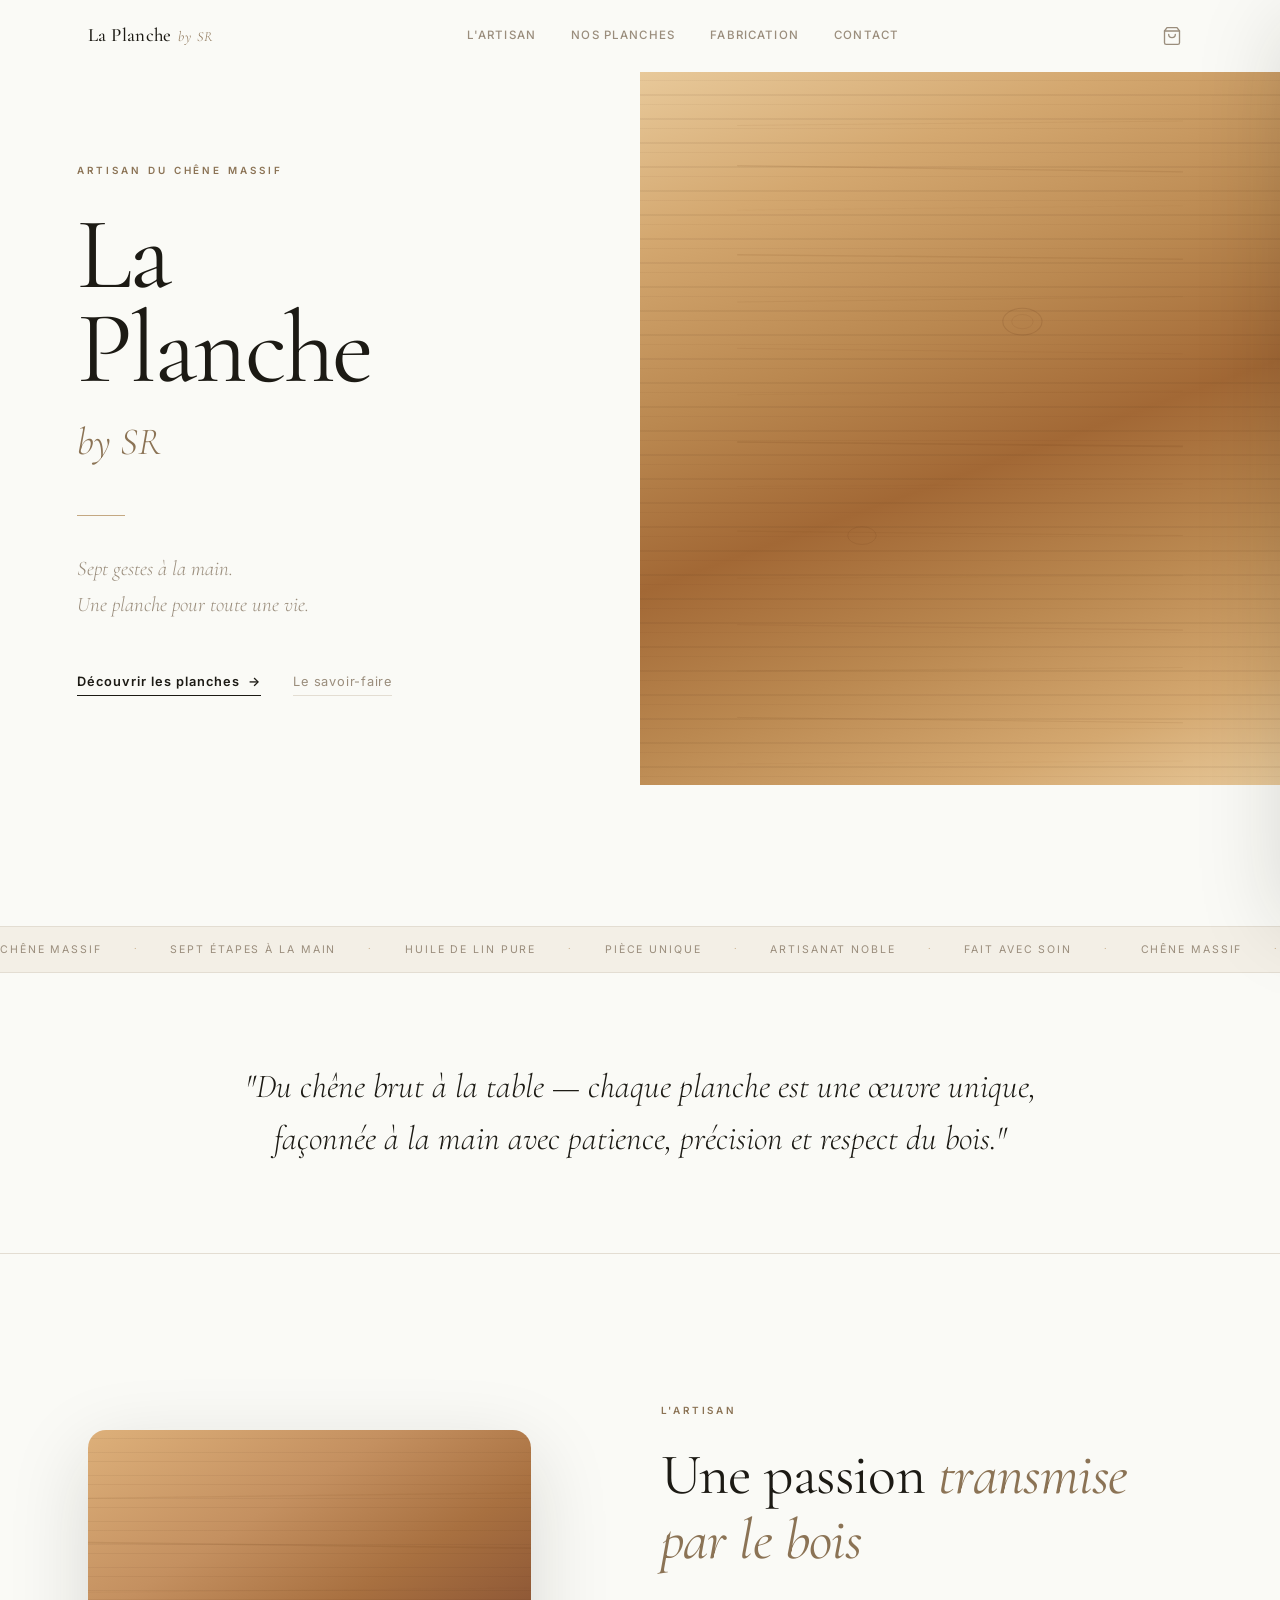
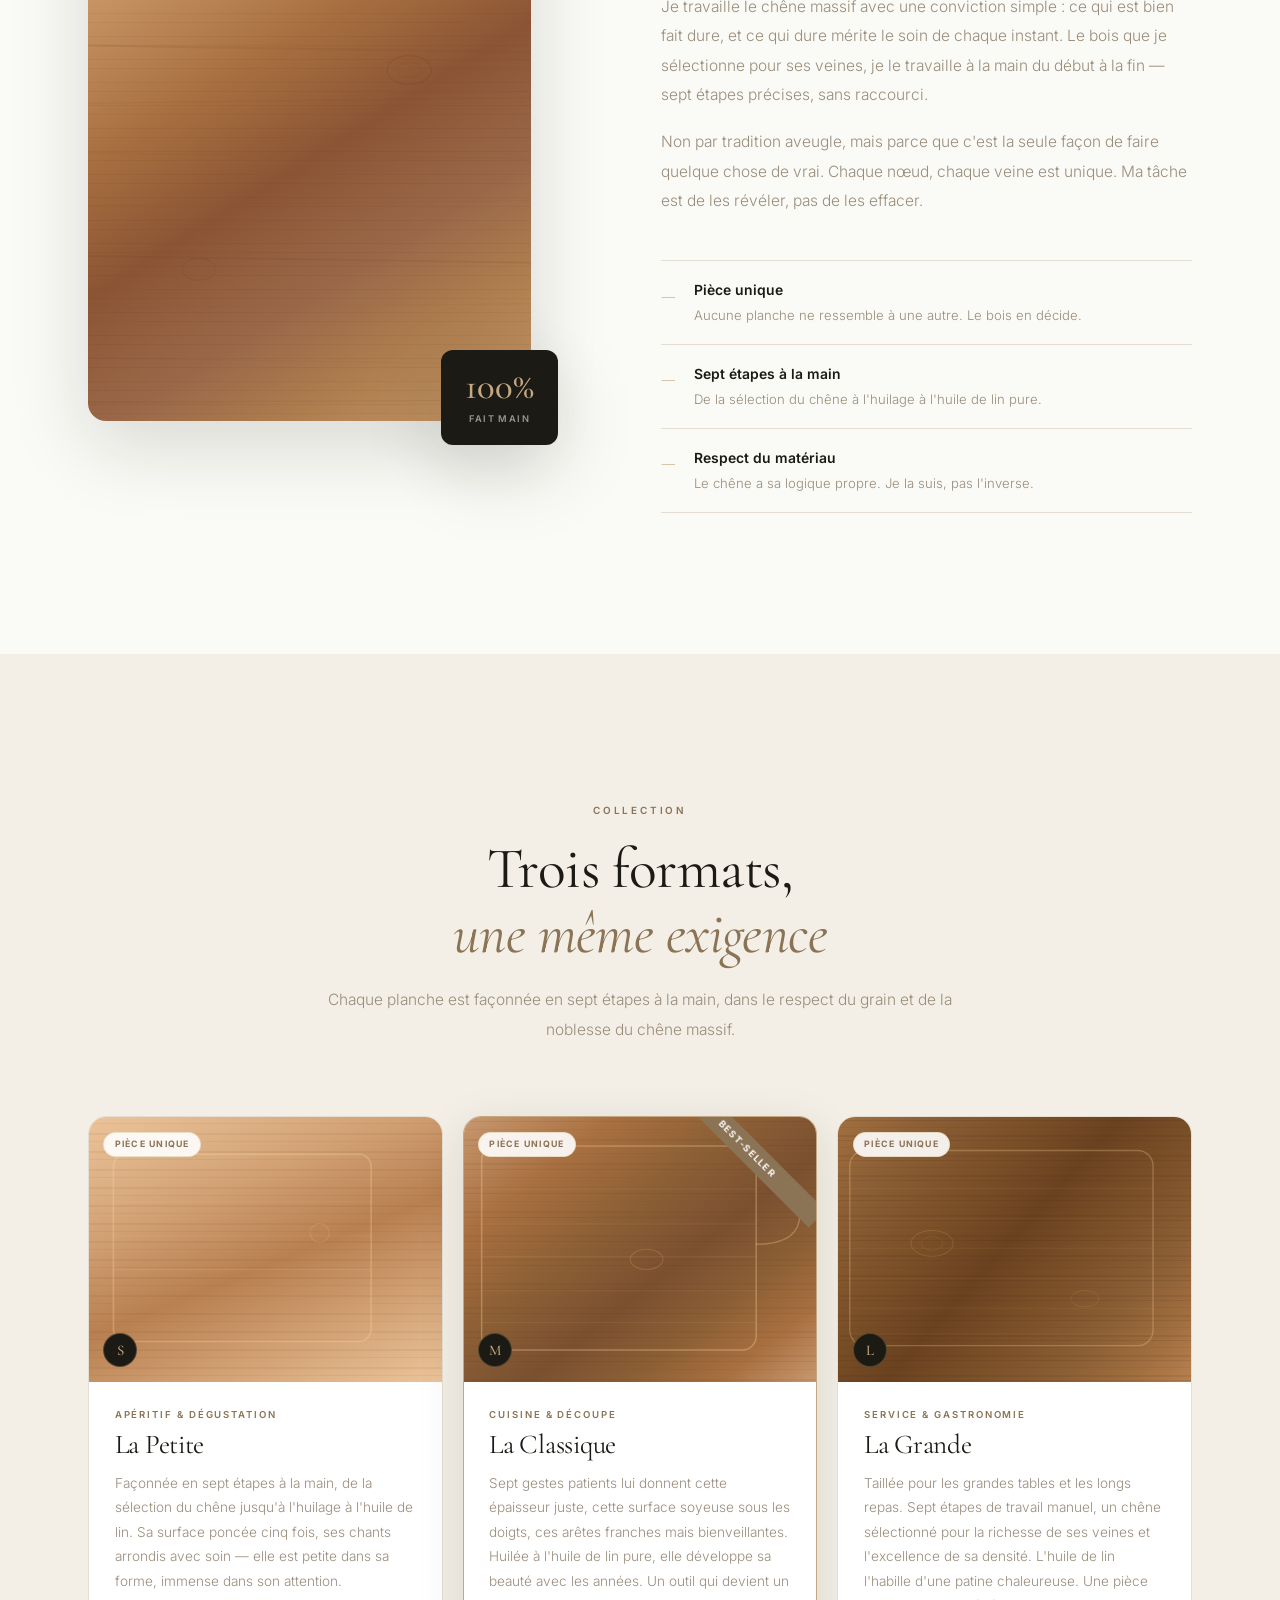
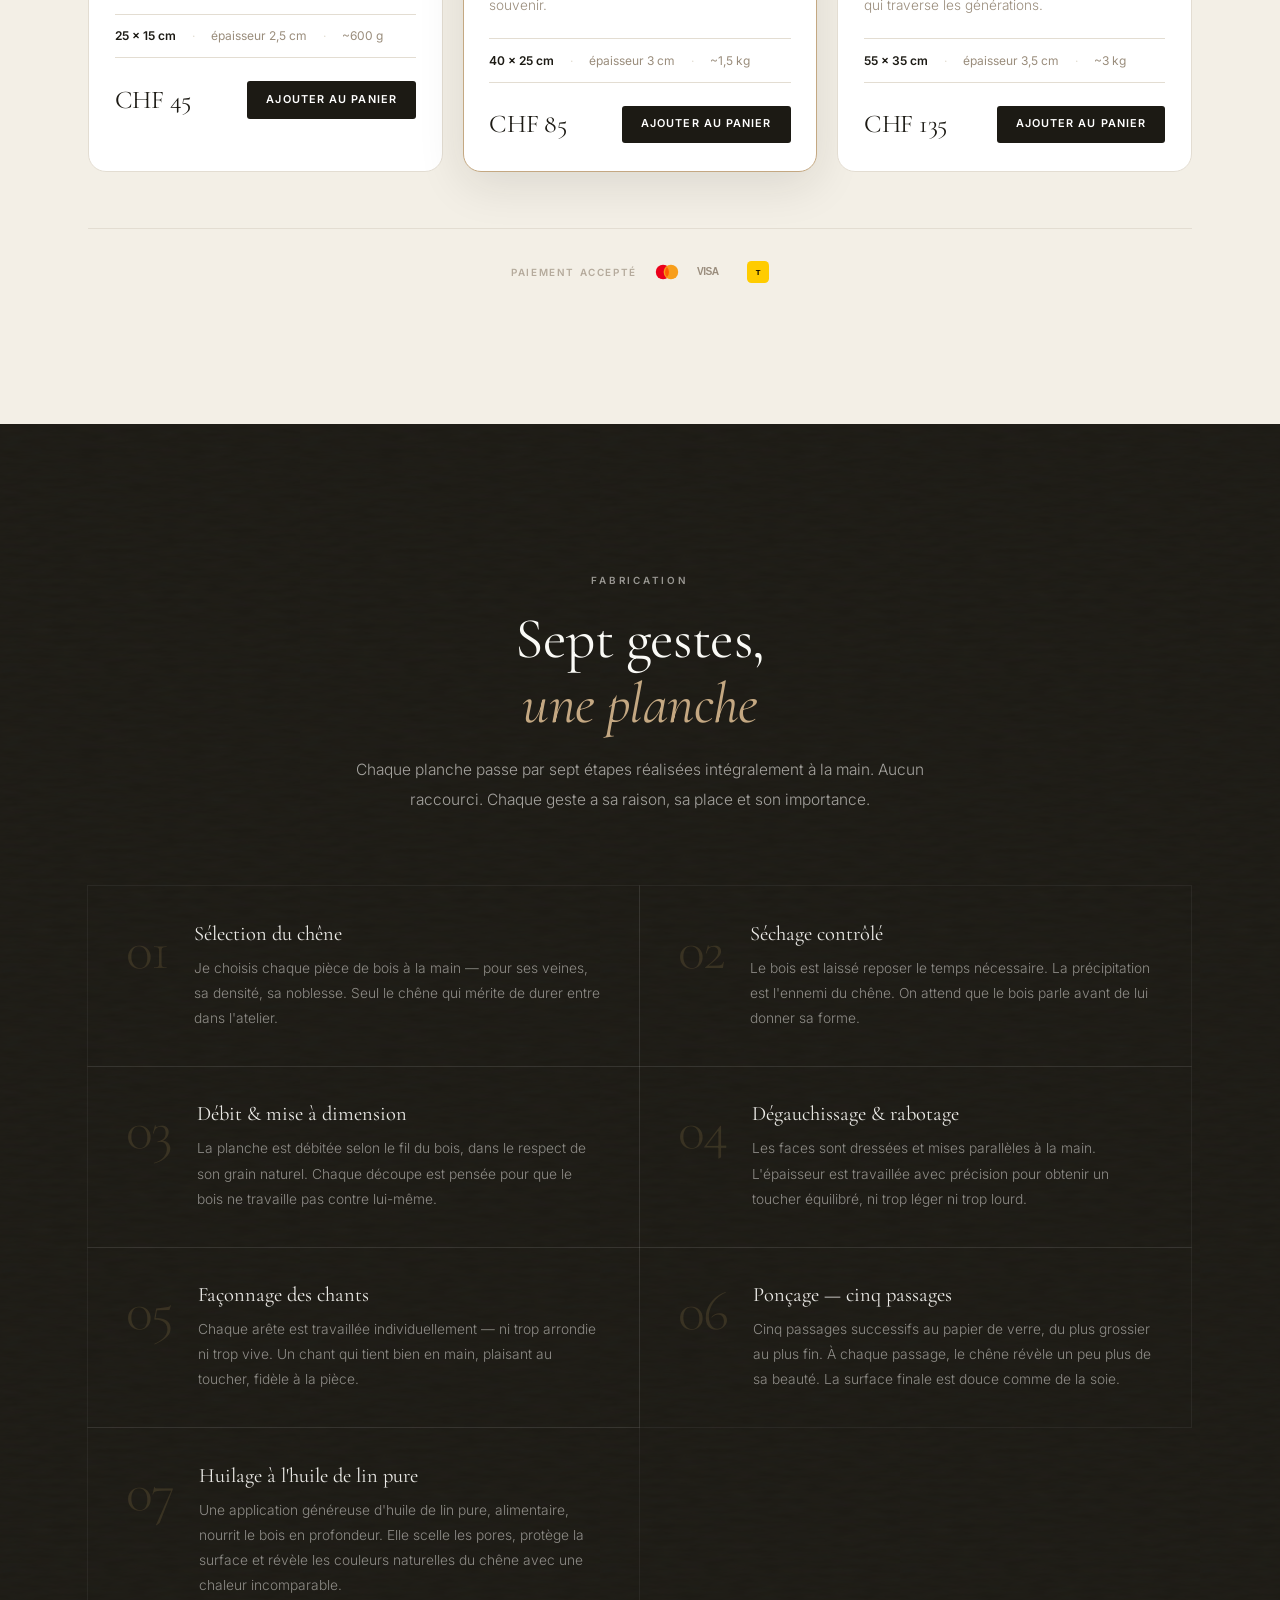
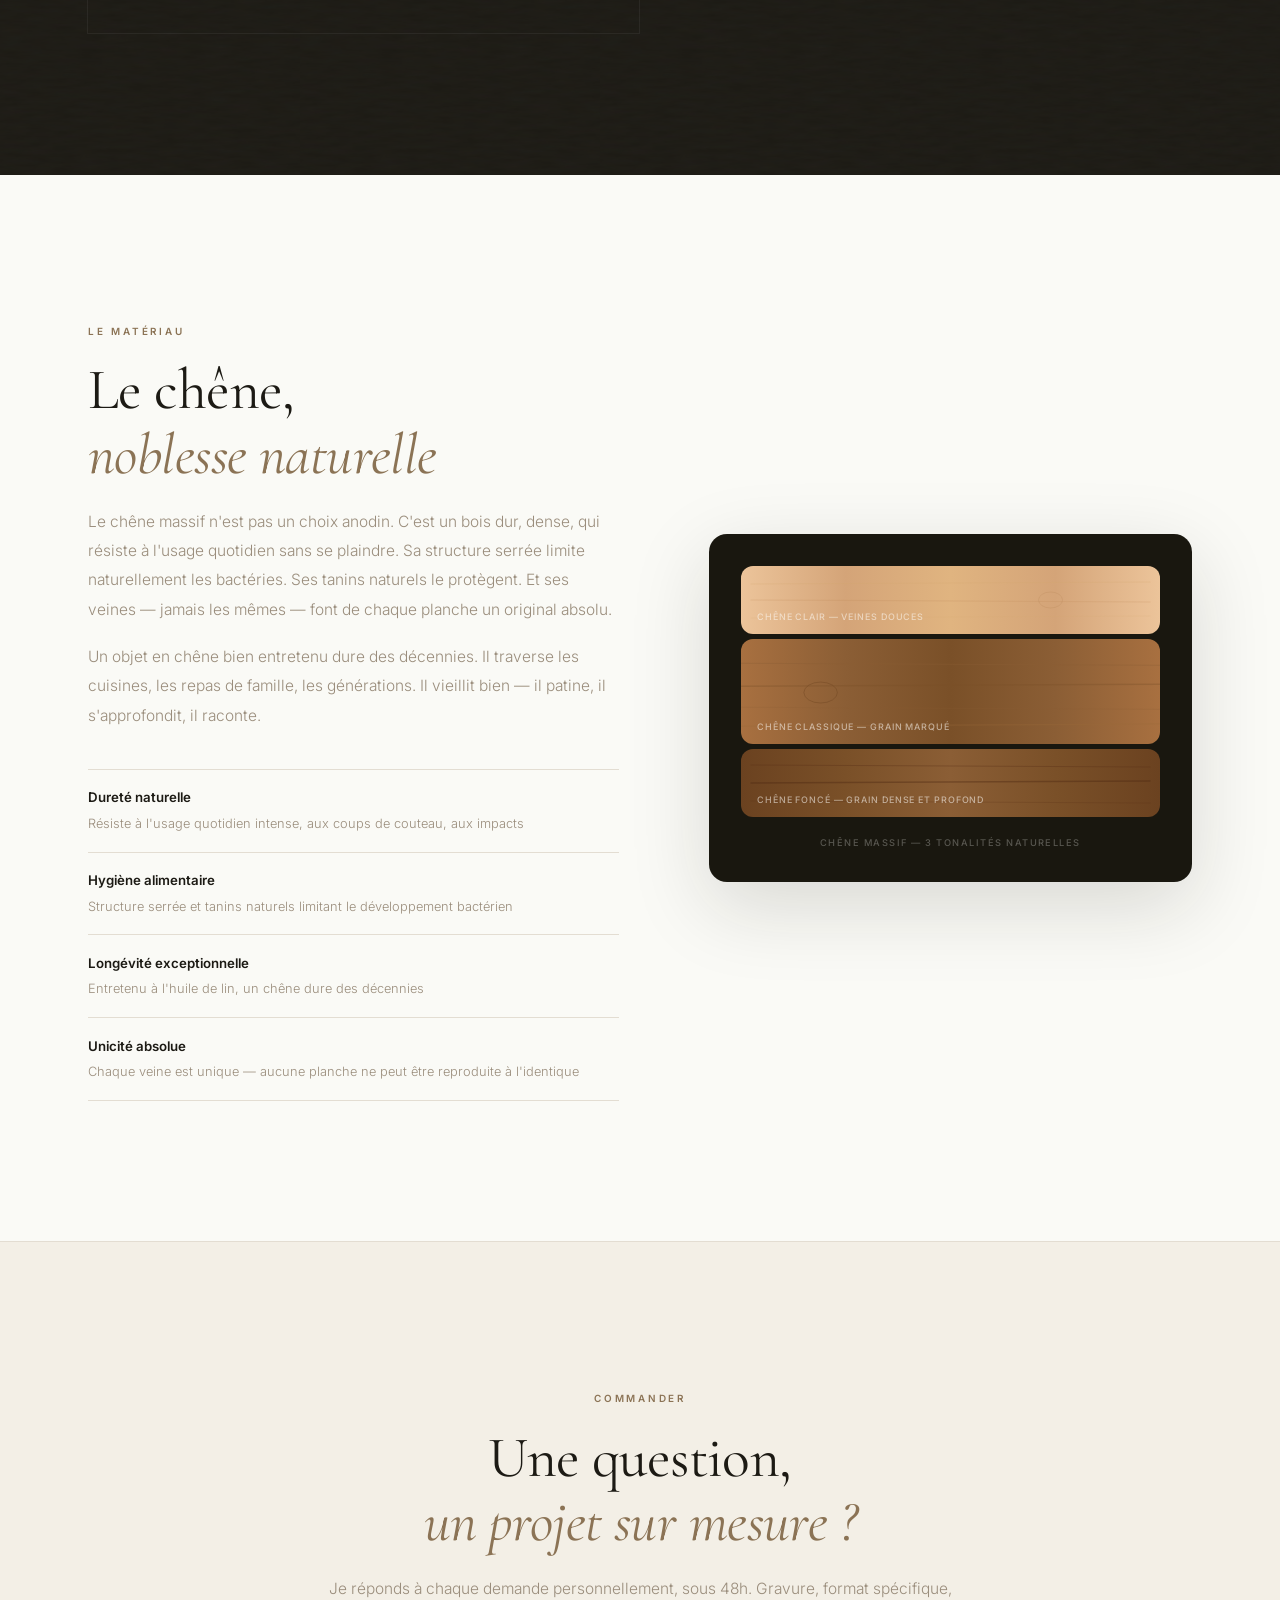
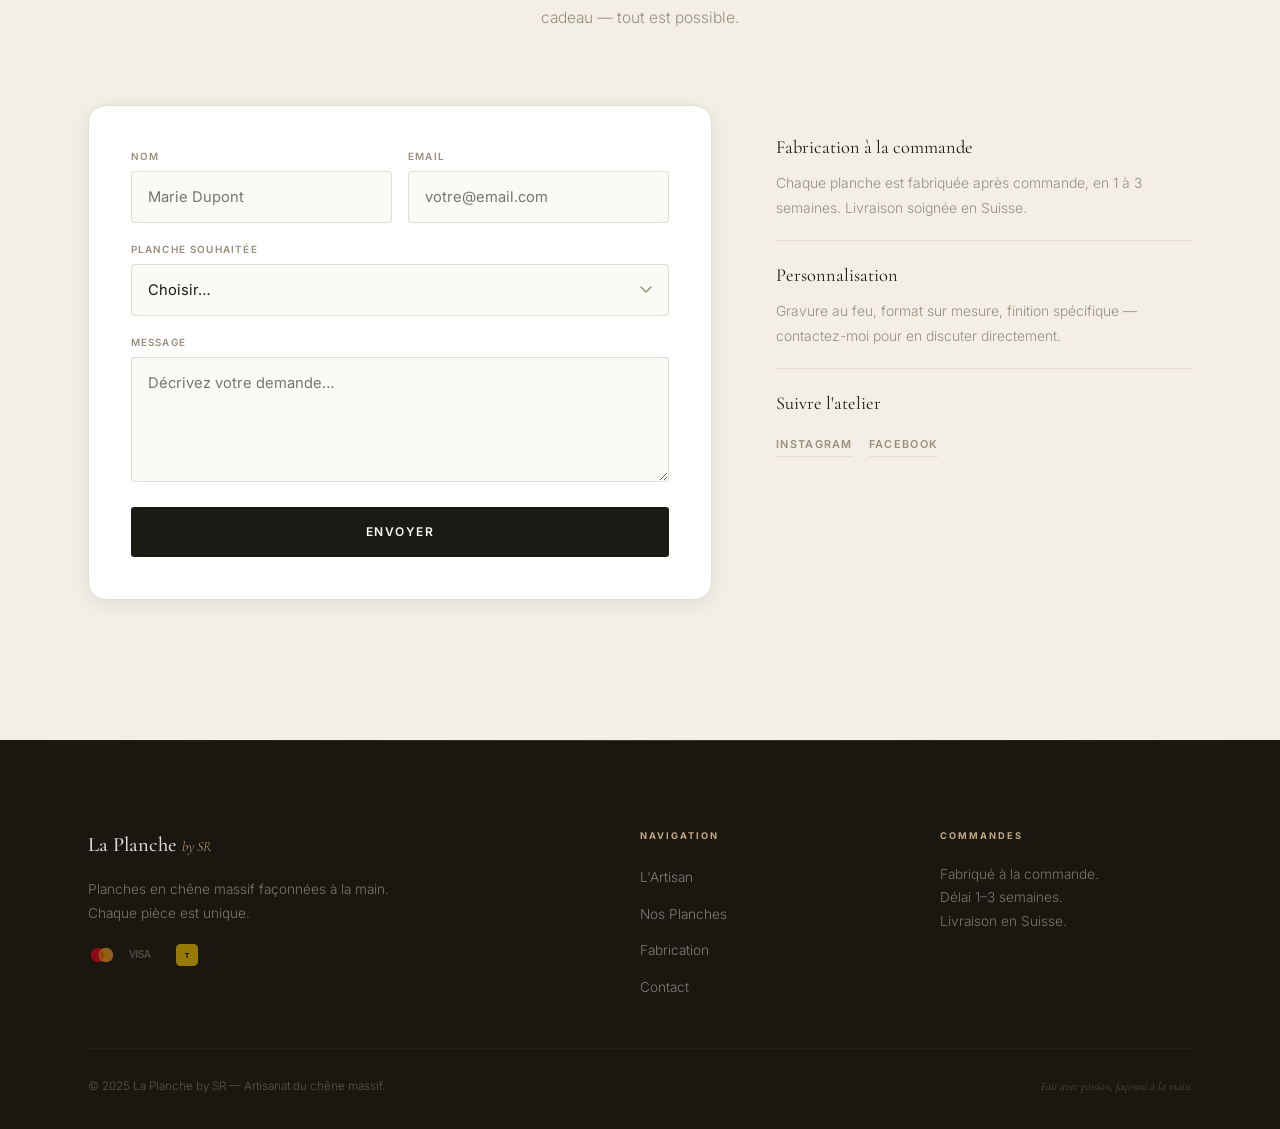
==== commit 79c924da: "redesign: minimal light palette, 7-step process, unique piece emphasis - Full redesign: warm white/l" ====
--- a/index.html
+++ b/index.html
@@ -3,167 +3,170 @@
 <head>
   <meta charset="UTF-8">
   <meta name="viewport" content="width=device-width, initial-scale=1.0">
-  <title>La Planche by SR — Planches en Chêne Massif Artisanales</title>
-  <meta name="description" content="Planches en chêne massif façonnées à la main. Planches à découper, plateaux de service et pièces uniques en bois noble.">
+  <title>La Planche by SR — Chêne Massif, Façonné à la Main</title>
+  <meta name="description" content="Planches en chêne massif façonnées en sept étapes à la main. Artisanat du bois noble, fait avec passion et respect du matériau.">
   <link rel="preconnect" href="https://fonts.googleapis.com">
   <link rel="preconnect" href="https://fonts.gstatic.com" crossorigin>
-  <link href="https://fonts.googleapis.com/css2?family=Cormorant+Garamond:ital,wght@0,300;0,400;0,500;0,600;0,700;1,300;1,400;1,500;1,600&family=Inter:wght@300;400;500;600;700&display=swap" rel="stylesheet">
+  <link href="https://fonts.googleapis.com/css2?family=Cormorant+Garamond:ital,wght@0,300;0,400;0,500;0,600;1,300;1,400;1,500;1,600&family=Inter:wght@300;400;500;600&display=swap" rel="stylesheet">
   <link rel="stylesheet" href="style.css">
 </head>
 <body>
 
-  <!-- =================== NAVIGATION =================== -->
-  <nav class="nav" id="nav">
+  <!-- ===== NAV ===== -->
+  <header class="nav" id="nav">
     <div class="nav__inner">
-      <a href="#hero" class="nav__logo">
-        <span class="nav__logo-main">La Planche</span>
-        <span class="nav__logo-by">by SR</span>
+      <a href="#" class="logo">
+        <span class="logo__name">La Planche</span>
+        <em class="logo__by">by SR</em>
       </a>
-      <ul class="nav__links" id="navLinks">
-        <li><a href="#about">L'Artisan</a></li>
-        <li><a href="#products">Nos Planches</a></li>
-        <li><a href="#process">Fabrication</a></li>
-        <li><a href="#materials">Matériaux</a></li>
-        <li><a href="#contact" class="nav__contact-link">Contact</a></li>
-      </ul>
-      <div class="nav__actions">
-        <button class="nav__cart" id="cartBtn" aria-label="Panier">
-          <svg width="22" height="22" viewBox="0 0 24 24" fill="none" stroke="currentColor" stroke-width="1.6" stroke-linecap="round" stroke-linejoin="round">
-            <path d="M6 2L3 6v14a2 2 0 002 2h14a2 2 0 002-2V6l-3-4z"/><line x1="3" y1="6" x2="21" y2="6"/>
-            <path d="M16 10a4 4 0 01-8 0"/>
+      <nav class="nav__links" id="navLinks">
+        <a href="#about">L'Artisan</a>
+        <a href="#products">Nos Planches</a>
+        <a href="#process">Fabrication</a>
+        <a href="#contact">Contact</a>
+      </nav>
+      <div class="nav__right">
+        <button class="cart-btn" id="cartBtn" aria-label="Panier">
+          <svg width="20" height="20" viewBox="0 0 24 24" fill="none" stroke="currentColor" stroke-width="1.6" stroke-linecap="round" stroke-linejoin="round">
+            <path d="M6 2L3 6v14a2 2 0 002 2h14a2 2 0 002-2V6l-3-4z"/><line x1="3" y1="6" x2="21" y2="6"/><path d="M16 10a4 4 0 01-8 0"/>
           </svg>
-          <span class="nav__cart-badge" id="cartBadge" aria-label="0 article">0</span>
+          <span class="cart-badge" id="cartBadge">0</span>
         </button>
-        <button class="nav__burger" id="burger" aria-label="Menu">
+        <button class="burger" id="burger" aria-label="Menu">
           <span></span><span></span><span></span>
         </button>
       </div>
     </div>
-  </nav>
-
-  <!-- =================== HERO =================== -->
+  </header>
+
+  <!-- ===== HERO ===== -->
   <section class="hero" id="hero">
-    <div class="hero__bg">
-      <div class="hero__noise"></div>
-      <div class="hero__vignette"></div>
-    </div>
-    <div class="hero__content">
-      <p class="hero__eyebrow">Artisanat du Chêne Massif</p>
-      <h1 class="hero__title">
-        <span class="hero__line">L'art du chêne,</span>
-        <span class="hero__line hero__line--italic">à ta table.</span>
+    <div class="hero__text">
+      <p class="hero__label" data-animate>Artisan du Chêne Massif</p>
+      <h1 class="hero__h1" data-animate data-delay="120">
+        La<br>Planche
       </h1>
-      <p class="hero__sub">Chaque planche est façonnée à la main dans notre atelier,<br>avec le respect du bois et le soin du moindre détail.</p>
-      <div class="hero__actions">
-        <a href="#products" class="btn btn--primary">Découvrir nos planches</a>
-        <a href="#about" class="btn btn--ghost">Notre histoire</a>
-      </div>
-    </div>
-    <div class="hero__scroll-hint" aria-hidden="true">
-      <span>Défiler</span>
-      <div class="hero__scroll-line"></div>
+      <p class="hero__by" data-animate data-delay="220"><em>by SR</em></p>
+      <hr class="hero__rule" data-animate data-delay="320">
+      <p class="hero__sub" data-animate data-delay="400">
+        Sept gestes à la main.<br>Une planche pour toute une vie.
+      </p>
+      <div class="hero__ctas" data-animate data-delay="520">
+        <a href="#products" class="link-arrow">Découvrir les planches</a>
+        <a href="#process" class="link-plain">Le savoir-faire</a>
+      </div>
+    </div>
+    <div class="hero__wood" aria-hidden="true">
+      <div class="hero__plank">
+        <svg class="hero__grain" viewBox="0 0 500 800" xmlns="http://www.w3.org/2000/svg">
+          <line x1="0" y1="60"  x2="500" y2="55"  stroke="#7A4A20" stroke-width="0.8" opacity="0.18"/>
+          <line x1="0" y1="105" x2="500" y2="112" stroke="#6B3D18" stroke-width="1.3" opacity="0.22"/>
+          <line x1="0" y1="155" x2="500" y2="150" stroke="#8B5530" stroke-width="0.6" opacity="0.15"/>
+          <line x1="0" y1="205" x2="500" y2="210" stroke="#7A4A20" stroke-width="1.6" opacity="0.24"/>
+          <line x1="0" y1="258" x2="500" y2="252" stroke="#6B3D18" stroke-width="0.9" opacity="0.16"/>
+          <line x1="0" y1="310" x2="500" y2="316" stroke="#8B5530" stroke-width="1.1" opacity="0.20"/>
+          <line x1="0" y1="362" x2="500" y2="358" stroke="#7A4A20" stroke-width="0.7" opacity="0.14"/>
+          <line x1="0" y1="415" x2="500" y2="420" stroke="#6B3D18" stroke-width="1.8" opacity="0.26"/>
+          <line x1="0" y1="465" x2="500" y2="462" stroke="#8B5530" stroke-width="0.8" opacity="0.17"/>
+          <line x1="0" y1="515" x2="500" y2="520" stroke="#7A4A20" stroke-width="1.2" opacity="0.21"/>
+          <line x1="0" y1="568" x2="500" y2="565" stroke="#6B3D18" stroke-width="0.6" opacity="0.14"/>
+          <line x1="0" y1="620" x2="500" y2="626" stroke="#8B5530" stroke-width="1.4" opacity="0.23"/>
+          <line x1="0" y1="672" x2="500" y2="668" stroke="#7A4A20" stroke-width="0.9" opacity="0.16"/>
+          <line x1="0" y1="724" x2="500" y2="730" stroke="#6B3D18" stroke-width="1.1" opacity="0.19"/>
+          <line x1="0" y1="776" x2="500" y2="773" stroke="#8B5530" stroke-width="0.7" opacity="0.15"/>
+          <ellipse cx="320" cy="280" rx="22" ry="15" fill="none" stroke="#5A3018" stroke-width="1.2" opacity="0.28"/>
+          <ellipse cx="320" cy="280" rx="12" ry="8"  fill="none" stroke="#5A3018" stroke-width="0.8" opacity="0.20"/>
+          <ellipse cx="140" cy="520" rx="16" ry="10" fill="none" stroke="#5A3018" stroke-width="1.0" opacity="0.22"/>
+        </svg>
+      </div>
     </div>
   </section>
 
-  <!-- =================== MARQUEE =================== -->
-  <div class="marquee" aria-hidden="true">
-    <div class="marquee__track">
-      <span>Chêne massif</span><span class="marquee__dot">✦</span>
-      <span>Fait main</span><span class="marquee__dot">✦</span>
-      <span>Finition à l'huile naturelle</span><span class="marquee__dot">✦</span>
-      <span>Pièce unique</span><span class="marquee__dot">✦</span>
-      <span>Qualité premium</span><span class="marquee__dot">✦</span>
-      <span>Artisanat suisse</span><span class="marquee__dot">✦</span>
-      <span>Durable &amp; noble</span><span class="marquee__dot">✦</span>
-      <span>Chêne massif</span><span class="marquee__dot">✦</span>
-      <span>Fait main</span><span class="marquee__dot">✦</span>
-      <span>Finition à l'huile naturelle</span><span class="marquee__dot">✦</span>
-      <span>Pièce unique</span><span class="marquee__dot">✦</span>
-      <span>Qualité premium</span><span class="marquee__dot">✦</span>
-      <span>Artisanat suisse</span><span class="marquee__dot">✦</span>
-      <span>Durable &amp; noble</span><span class="marquee__dot">✦</span>
+  <!-- ===== RUBAN ===== -->
+  <div class="ticker" aria-hidden="true">
+    <div class="ticker__track">
+      <span>Chêne massif</span><span class="sep">·</span>
+      <span>Sept étapes à la main</span><span class="sep">·</span>
+      <span>Huile de lin pure</span><span class="sep">·</span>
+      <span>Pièce unique</span><span class="sep">·</span>
+      <span>Artisanat noble</span><span class="sep">·</span>
+      <span>Fait avec soin</span><span class="sep">·</span>
+      <span>Chêne massif</span><span class="sep">·</span>
+      <span>Sept étapes à la main</span><span class="sep">·</span>
+      <span>Huile de lin pure</span><span class="sep">·</span>
+      <span>Pièce unique</span><span class="sep">·</span>
+      <span>Artisanat noble</span><span class="sep">·</span>
+      <span>Fait avec soin</span><span class="sep">·</span>
     </div>
   </div>
 
-  <!-- =================== QUOTE =================== -->
-  <section class="quote-band">
+  <!-- ===== INTRO ===== -->
+  <section class="intro">
     <div class="container">
-      <blockquote class="quote-band__text">
-        "Du chêne brut à la table. Chaque planche est une œuvre unique,<br>façonnée avec patience et passion."
-      </blockquote>
+      <p class="intro__quote" data-aos>
+        "Du chêne brut à la table — chaque planche est une œuvre unique,<br class="br-d">
+        façonnée à la main avec patience, précision et respect du bois."
+      </p>
     </div>
   </section>
 
-  <!-- =================== ABOUT =================== -->
+  <!-- ===== ABOUT ===== -->
   <section class="about" id="about">
     <div class="container">
       <div class="about__grid">
 
-        <div class="about__visual" data-aos="fade-right">
+        <div class="about__col-img" data-aos="fade-right">
           <div class="about__frame">
-            <div class="about__wood-img">
-              <svg class="about__grain-svg" viewBox="0 0 400 500" xmlns="http://www.w3.org/2000/svg" aria-hidden="true">
-                <defs>
-                  <filter id="grain-about">
-                    <feTurbulence type="fractalNoise" baseFrequency="0.04 0.18" numOctaves="6" seed="4" stitchTiles="stitch"/>
-                    <feColorMatrix type="saturate" values="0.4"/>
-                    <feBlend in="SourceGraphic" mode="soft-light"/>
-                  </filter>
-                  <linearGradient id="woodGradAbout" x1="0%" y1="0%" x2="100%" y2="100%">
-                    <stop offset="0%" stop-color="#E8C49A"/>
-                    <stop offset="40%" stop-color="#B8845A"/>
-                    <stop offset="70%" stop-color="#8B5E35"/>
-                    <stop offset="100%" stop-color="#C4956A"/>
-                  </linearGradient>
-                </defs>
-                <rect width="400" height="500" fill="url(#woodGradAbout)" filter="url(#grain-about)" opacity="0.4"/>
-                <line x1="0" y1="55"  x2="400" y2="48"  stroke="#7A4A20" stroke-width="0.8" opacity="0.18"/>
-                <line x1="0" y1="90"  x2="400" y2="95"  stroke="#6B3D18" stroke-width="1.2" opacity="0.22"/>
-                <line x1="0" y1="130" x2="400" y2="128" stroke="#7A4A20" stroke-width="0.6" opacity="0.15"/>
-                <line x1="0" y1="175" x2="400" y2="180" stroke="#8B5530" stroke-width="1.5" opacity="0.25"/>
-                <line x1="0" y1="220" x2="400" y2="215" stroke="#6B3D18" stroke-width="0.8" opacity="0.18"/>
-                <line x1="0" y1="260" x2="400" y2="265" stroke="#7A4A20" stroke-width="1.2" opacity="0.20"/>
-                <line x1="0" y1="300" x2="400" y2="298" stroke="#8B5530" stroke-width="0.6" opacity="0.14"/>
-                <line x1="0" y1="340" x2="400" y2="345" stroke="#6B3D18" stroke-width="1.8" opacity="0.26"/>
-                <line x1="0" y1="385" x2="400" y2="382" stroke="#7A4A20" stroke-width="0.8" opacity="0.16"/>
-                <line x1="0" y1="420" x2="400" y2="425" stroke="#8B5530" stroke-width="1.0" opacity="0.20"/>
-                <line x1="0" y1="460" x2="400" y2="458" stroke="#6B3D18" stroke-width="0.7" opacity="0.15"/>
-                <ellipse cx="280" cy="200" rx="18" ry="12" fill="none" stroke="#5A3018" stroke-width="1.2" opacity="0.3"/>
-                <ellipse cx="280" cy="200" rx="10" ry="7"  fill="none" stroke="#5A3018" stroke-width="0.8" opacity="0.25"/>
+            <div class="about__wood-block">
+              <svg class="about__grain" viewBox="0 0 400 520" xmlns="http://www.w3.org/2000/svg" aria-hidden="true">
+                <line x1="0" y1="55"  x2="400" y2="50"  stroke="#7A4A20" stroke-width="1.0" opacity="0.20"/>
+                <line x1="0" y1="95"  x2="400" y2="100" stroke="#6B3D18" stroke-width="1.4" opacity="0.24"/>
+                <line x1="0" y1="140" x2="400" y2="136" stroke="#8B5530" stroke-width="0.7" opacity="0.16"/>
+                <line x1="0" y1="188" x2="400" y2="194" stroke="#7A4A20" stroke-width="1.8" opacity="0.26"/>
+                <line x1="0" y1="240" x2="400" y2="235" stroke="#6B3D18" stroke-width="0.9" opacity="0.17"/>
+                <line x1="0" y1="285" x2="400" y2="290" stroke="#8B5530" stroke-width="1.3" opacity="0.22"/>
+                <line x1="0" y1="332" x2="400" y2="328" stroke="#7A4A20" stroke-width="0.8" opacity="0.15"/>
+                <line x1="0" y1="378" x2="400" y2="384" stroke="#6B3D18" stroke-width="1.6" opacity="0.25"/>
+                <line x1="0" y1="425" x2="400" y2="421" stroke="#8B5530" stroke-width="1.0" opacity="0.18"/>
+                <line x1="0" y1="470" x2="400" y2="476" stroke="#7A4A20" stroke-width="0.7" opacity="0.14"/>
+                <line x1="0" y1="510" x2="400" y2="508" stroke="#6B3D18" stroke-width="1.2" opacity="0.20"/>
+                <ellipse cx="290" cy="210" rx="20" ry="13" fill="none" stroke="#5A3018" stroke-width="1.1" opacity="0.30"/>
+                <ellipse cx="290" cy="210" rx="11" ry="7"  fill="none" stroke="#5A3018" stroke-width="0.7" opacity="0.22"/>
+                <ellipse cx="100" cy="390" rx="15" ry="10" fill="none" stroke="#5A3018" stroke-width="0.9" opacity="0.24"/>
               </svg>
             </div>
-            <div class="about__badge">
+            <div class="about__tag-block">
               <strong>100%</strong>
               <span>Fait main</span>
             </div>
           </div>
         </div>
 
-        <div class="about__content" data-aos="fade-left">
-          <span class="section-tag">L'Artisan</span>
-          <h2 class="section-title">Une passion <em>transmise</em><br>par le bois</h2>
-          <p class="about__p">Depuis mon atelier, j'élabore chaque planche avec une attention singulière. Le chêne massif est pour moi bien plus qu'un matériau — c'est un héritage vivant, porteur de veines uniques et d'une chaleur incomparable.</p>
-          <p class="about__p">Chaque pièce naît d'une sélection rigoureuse du bois, d'un travail patient à la main et d'une finition soignée à l'huile naturelle. Aucune planche ne ressemble à une autre — et c'est précisément ce qui en fait toute la valeur.</p>
-          <ul class="about__values">
-            <li class="about__value" data-aos="fade-up" data-aos-delay="100">
-              <span class="about__value-icon">◈</span>
+        <div class="about__col-text" data-aos="fade-left">
+          <span class="eyebrow">L'Artisan</span>
+          <h2 class="h2">Une passion <em>transmise<br>par le bois</em></h2>
+          <p class="body-text">Je travaille le chêne massif avec une conviction simple : ce qui est bien fait dure, et ce qui dure mérite le soin de chaque instant. Le bois que je sélectionne pour ses veines, je le travaille à la main du début à la fin — sept étapes précises, sans raccourci.</p>
+          <p class="body-text">Non par tradition aveugle, mais parce que c'est la seule façon de faire quelque chose de vrai. Chaque nœud, chaque veine est unique. Ma tâche est de les révéler, pas de les effacer.</p>
+          <ul class="values">
+            <li data-aos data-delay="80">
+              <span class="val-num">—</span>
               <div>
                 <strong>Pièce unique</strong>
-                <p>Chaque planche est façonnée individuellement — aucune reproduction identique</p>
+                <p>Aucune planche ne ressemble à une autre. Le bois en décide.</p>
               </div>
             </li>
-            <li class="about__value" data-aos="fade-up" data-aos-delay="200">
-              <span class="about__value-icon">◈</span>
+            <li data-aos data-delay="160">
+              <span class="val-num">—</span>
               <div>
-                <strong>Chêne noble sélectionné</strong>
-                <p>Bois choisi pour sa qualité, sa densité et la beauté de ses veines</p>
+                <strong>Sept étapes à la main</strong>
+                <p>De la sélection du chêne à l'huilage à l'huile de lin pure.</p>
               </div>
             </li>
-            <li class="about__value" data-aos="fade-up" data-aos-delay="300">
-              <span class="about__value-icon">◈</span>
+            <li data-aos data-delay="240">
+              <span class="val-num">—</span>
               <div>
-                <strong>Finition 100 % naturelle</strong>
-                <p>Huile alimentaire bio, sans produit chimique, respectueuse du bois</p>
+                <strong>Respect du matériau</strong>
+                <p>Le chêne a sa logique propre. Je la suis, pas l'inverse.</p>
               </div>
             </li>
           </ul>
@@ -173,117 +176,114 @@
     </div>
   </section>
 
-  <!-- =================== PRODUCTS =================== -->
+  <!-- ===== PRODUCTS ===== -->
   <section class="products" id="products">
     <div class="container">
-      <div class="section-header" data-aos="fade-up">
-        <span class="section-tag section-tag--light">Collection</span>
-        <h2 class="section-title section-title--light">Nos <em>trois planches</em></h2>
-        <p class="section-desc section-desc--light">Trois formats, une même exigence artisanale. Chaque planche en chêne massif est travaillée à la main, de la première coupe à la finition finale.</p>
-      </div>
-
-      <div class="products__grid">
-
-        <!-- S — La Petite -->
-        <article class="card" data-product="s" data-aos="fade-up" data-aos-delay="0">
-          <div class="card__visual">
+      <div class="section-head" data-aos>
+        <span class="eyebrow">Collection</span>
+        <h2 class="h2">Trois formats,<br><em>une même exigence</em></h2>
+        <p class="body-text body-text--c">Chaque planche est façonnée en sept étapes à la main, dans le respect du grain et de la noblesse du chêne massif.</p>
+      </div>
+
+      <div class="cards">
+
+        <!-- S -->
+        <article class="card" data-aos data-delay="0">
+          <div class="card__img">
             <div class="card__wood card__wood--s"></div>
-            <svg class="card__board-svg" viewBox="0 0 280 200" fill="none" xmlns="http://www.w3.org/2000/svg" aria-hidden="true">
-              <rect x="20" y="30" width="200" height="140" rx="10" stroke="rgba(255,220,150,0.3)" stroke-width="1.5"/>
-              <line x1="20" y1="68"  x2="220" y2="68"  stroke="rgba(255,220,150,0.12)" stroke-width="1"/>
-              <line x1="20" y1="95"  x2="220" y2="95"  stroke="rgba(255,220,150,0.08)" stroke-width="1"/>
-              <line x1="20" y1="120" x2="220" y2="120" stroke="rgba(255,220,150,0.12)" stroke-width="1"/>
-              <line x1="20" y1="148" x2="220" y2="148" stroke="rgba(255,220,150,0.08)" stroke-width="1"/>
-              <circle cx="180" cy="90" r="8" fill="none" stroke="rgba(255,200,100,0.2)" stroke-width="1"/>
+            <svg class="card__outline" viewBox="0 0 260 180" fill="none" xmlns="http://www.w3.org/2000/svg" aria-hidden="true">
+              <rect x="18" y="20" width="190" height="138" rx="9" stroke="rgba(255,220,160,0.28)" stroke-width="1.2"/>
+              <line x1="18" y1="55"  x2="208" y2="55"  stroke="rgba(255,220,160,0.10)" stroke-width="0.8"/>
+              <line x1="18" y1="80"  x2="208" y2="80"  stroke="rgba(255,220,160,0.07)" stroke-width="0.8"/>
+              <line x1="18" y1="105" x2="208" y2="105" stroke="rgba(255,220,160,0.10)" stroke-width="0.8"/>
+              <line x1="18" y1="130" x2="208" y2="130" stroke="rgba(255,220,160,0.07)" stroke-width="0.8"/>
+              <circle cx="170" cy="78" r="7" fill="none" stroke="rgba(255,200,120,0.18)" stroke-width="0.8"/>
             </svg>
-            <span class="card__size">S</span>
+            <span class="card__sz">S</span>
           </div>
           <div class="card__body">
-            <span class="card__tag">Apéritif &amp; Dégustation</span>
+            <p class="card__cat">Apéritif &amp; Dégustation</p>
             <h3 class="card__name">La Petite</h3>
-            <p class="card__desc">Élégante et compacte, elle est pensée pour la présentation de fromages affinés, de charcuteries ou de tapas. Elle s'invite aussi bien sur la table des grands repas que lors d'une soirée apéro.</p>
+            <p class="card__desc">Façonnée en sept étapes à la main, de la sélection du chêne jusqu'à l'huilage à l'huile de lin. Sa surface poncée cinq fois, ses chants arrondis avec soin — elle est petite dans sa forme, immense dans son attention.</p>
             <div class="card__specs">
-              <div class="spec"><span class="spec__l">Format</span><span class="spec__v">25 × 15 cm</span></div>
-              <div class="spec"><span class="spec__l">Épaisseur</span><span class="spec__v">2,5 cm</span></div>
-              <div class="spec"><span class="spec__l">Poids</span><span class="spec__v">~600 g</span></div>
-            </div>
-            <div class="card__price-row">
+              <span><strong>25 × 15 cm</strong></span>
+              <span>épaisseur 2,5 cm</span>
+              <span>~600 g</span>
+            </div>
+            <div class="card__foot">
               <span class="card__price">CHF 45</span>
-              <button class="card__add-btn" data-product="s" data-name="La Petite" data-price="45">
-                <svg width="16" height="16" viewBox="0 0 24 24" fill="none" stroke="currentColor" stroke-width="2" stroke-linecap="round" stroke-linejoin="round"><line x1="12" y1="5" x2="12" y2="19"/><line x1="5" y1="12" x2="19" y2="12"/></svg>
+              <button class="add-btn" data-id="s" data-name="La Petite" data-price="45">
                 Ajouter au panier
               </button>
             </div>
           </div>
         </article>
 
-        <!-- M — La Classique (featured) -->
-        <article class="card card--featured" data-product="m" data-aos="fade-up" data-aos-delay="120">
+        <!-- M -->
+        <article class="card card--hero" data-aos data-delay="120">
           <div class="card__ribbon">Best-seller</div>
-          <div class="card__visual">
+          <div class="card__img">
             <div class="card__wood card__wood--m"></div>
-            <svg class="card__board-svg" viewBox="0 0 300 220" fill="none" xmlns="http://www.w3.org/2000/svg" aria-hidden="true">
-              <rect x="15" y="25" width="225" height="165" rx="12" stroke="rgba(255,220,150,0.35)" stroke-width="1.5"/>
-              <line x1="15" y1="65"  x2="240" y2="65"  stroke="rgba(255,220,150,0.13)" stroke-width="1"/>
-              <line x1="15" y1="93"  x2="240" y2="93"  stroke="rgba(255,220,150,0.09)" stroke-width="1"/>
-              <line x1="15" y1="118" x2="240" y2="118" stroke="rgba(255,220,150,0.13)" stroke-width="1"/>
-              <line x1="15" y1="145" x2="240" y2="145" stroke="rgba(255,220,150,0.09)" stroke-width="1"/>
-              <line x1="15" y1="170" x2="240" y2="170" stroke="rgba(255,220,150,0.11)" stroke-width="1"/>
-              <path d="M 240 100 Q 270 100 274 82 Q 278 62 258 56" stroke="rgba(255,220,150,0.3)" stroke-width="1.5" stroke-linecap="round"/>
-              <ellipse cx="150" cy="115" rx="14" ry="9" fill="none" stroke="rgba(255,200,100,0.22)" stroke-width="1"/>
+            <svg class="card__outline" viewBox="0 0 280 200" fill="none" xmlns="http://www.w3.org/2000/svg" aria-hidden="true">
+              <rect x="14" y="18" width="218" height="162" rx="11" stroke="rgba(255,220,160,0.32)" stroke-width="1.2"/>
+              <line x1="14" y1="52"  x2="232" y2="52"  stroke="rgba(255,220,160,0.10)" stroke-width="0.8"/>
+              <line x1="14" y1="80"  x2="232" y2="80"  stroke="rgba(255,220,160,0.07)" stroke-width="0.8"/>
+              <line x1="14" y1="106" x2="232" y2="106" stroke="rgba(255,220,160,0.10)" stroke-width="0.8"/>
+              <line x1="14" y1="133" x2="232" y2="133" stroke="rgba(255,220,160,0.07)" stroke-width="0.8"/>
+              <line x1="14" y1="158" x2="232" y2="158" stroke="rgba(255,220,160,0.10)" stroke-width="0.8"/>
+              <path d="M232 96Q262 96 266 78Q270 59 250 52" stroke="rgba(255,220,160,0.28)" stroke-width="1.2" stroke-linecap="round"/>
+              <ellipse cx="145" cy="108" rx="13" ry="8" fill="none" stroke="rgba(255,200,120,0.20)" stroke-width="0.8"/>
             </svg>
-            <span class="card__size">M</span>
+            <span class="card__sz">M</span>
           </div>
           <div class="card__body">
-            <span class="card__tag">Cuisine &amp; Découpe</span>
+            <p class="card__cat">Cuisine &amp; Découpe</p>
             <h3 class="card__name">La Classique</h3>
-            <p class="card__desc">La planche à découper par excellence. Robuste, généreuse et magnifique, elle devient l'objet incontournable de votre cuisine — un outil de précision qui est aussi une pièce de décoration à part entière.</p>
+            <p class="card__desc">Sept gestes patients lui donnent cette épaisseur juste, cette surface soyeuse sous les doigts, ces arêtes franches mais bienveillantes. Huilée à l'huile de lin pure, elle développe sa beauté avec les années. Un outil qui devient un souvenir.</p>
             <div class="card__specs">
-              <div class="spec"><span class="spec__l">Format</span><span class="spec__v">40 × 25 cm</span></div>
-              <div class="spec"><span class="spec__l">Épaisseur</span><span class="spec__v">3 cm</span></div>
-              <div class="spec"><span class="spec__l">Poids</span><span class="spec__v">~1,5 kg</span></div>
-            </div>
-            <div class="card__price-row">
+              <span><strong>40 × 25 cm</strong></span>
+              <span>épaisseur 3 cm</span>
+              <span>~1,5 kg</span>
+            </div>
+            <div class="card__foot">
               <span class="card__price">CHF 85</span>
-              <button class="card__add-btn" data-product="m" data-name="La Classique" data-price="85">
-                <svg width="16" height="16" viewBox="0 0 24 24" fill="none" stroke="currentColor" stroke-width="2" stroke-linecap="round" stroke-linejoin="round"><line x1="12" y1="5" x2="12" y2="19"/><line x1="5" y1="12" x2="19" y2="12"/></svg>
+              <button class="add-btn" data-id="m" data-name="La Classique" data-price="85">
                 Ajouter au panier
               </button>
             </div>
           </div>
         </article>
 
-        <!-- L — La Grande -->
-        <article class="card" data-product="l" data-aos="fade-up" data-aos-delay="240">
-          <div class="card__visual">
+        <!-- L -->
+        <article class="card" data-aos data-delay="240">
+          <div class="card__img">
             <div class="card__wood card__wood--l"></div>
-            <svg class="card__board-svg" viewBox="0 0 320 220" fill="none" xmlns="http://www.w3.org/2000/svg" aria-hidden="true">
-              <rect x="10" y="22" width="270" height="170" rx="14" stroke="rgba(255,220,150,0.28)" stroke-width="1.5"/>
-              <line x1="10" y1="58"  x2="280" y2="58"  stroke="rgba(255,220,150,0.11)" stroke-width="1"/>
-              <line x1="10" y1="85"  x2="280" y2="85"  stroke="rgba(255,220,150,0.07)" stroke-width="1"/>
-              <line x1="10" y1="110" x2="280" y2="110" stroke="rgba(255,220,150,0.11)" stroke-width="1"/>
-              <line x1="10" y1="138" x2="280" y2="138" stroke="rgba(255,220,150,0.07)" stroke-width="1"/>
-              <line x1="10" y1="163" x2="280" y2="163" stroke="rgba(255,220,150,0.11)" stroke-width="1"/>
-              <line x1="10" y1="185" x2="280" y2="185" stroke="rgba(255,220,150,0.07)" stroke-width="1"/>
-              <ellipse cx="90"  cy="100" rx="20" ry="13" fill="none" stroke="rgba(255,200,100,0.2)"  stroke-width="1"/>
-              <ellipse cx="90"  cy="100" rx="10" ry="7"  fill="none" stroke="rgba(255,200,100,0.14)" stroke-width="0.8"/>
-              <ellipse cx="220" cy="150" rx="12" ry="8"  fill="none" stroke="rgba(255,200,100,0.16)" stroke-width="0.8"/>
+            <svg class="card__outline" viewBox="0 0 300 200" fill="none" xmlns="http://www.w3.org/2000/svg" aria-hidden="true">
+              <rect x="10" y="16" width="258" height="166" rx="13" stroke="rgba(255,220,160,0.26)" stroke-width="1.2"/>
+              <line x1="10" y1="48"  x2="268" y2="48"  stroke="rgba(255,220,160,0.09)" stroke-width="0.8"/>
+              <line x1="10" y1="74"  x2="268" y2="74"  stroke="rgba(255,220,160,0.06)" stroke-width="0.8"/>
+              <line x1="10" y1="99"  x2="268" y2="99"  stroke="rgba(255,220,160,0.09)" stroke-width="0.8"/>
+              <line x1="10" y1="125" x2="268" y2="125" stroke="rgba(255,220,160,0.06)" stroke-width="0.8"/>
+              <line x1="10" y1="150" x2="268" y2="150" stroke="rgba(255,220,160,0.09)" stroke-width="0.8"/>
+              <line x1="10" y1="172" x2="268" y2="172" stroke="rgba(255,220,160,0.06)" stroke-width="0.8"/>
+              <ellipse cx="80"  cy="95"  rx="18" ry="11" fill="none" stroke="rgba(255,200,120,0.18)" stroke-width="0.8"/>
+              <ellipse cx="80"  cy="95"  rx="9"  ry="6"  fill="none" stroke="rgba(255,200,120,0.13)" stroke-width="0.6"/>
+              <ellipse cx="210" cy="142" rx="12" ry="7"  fill="none" stroke="rgba(255,200,120,0.15)" stroke-width="0.6"/>
             </svg>
-            <span class="card__size">L</span>
+            <span class="card__sz">L</span>
           </div>
           <div class="card__body">
-            <span class="card__tag">Service &amp; Gastronomie</span>
+            <p class="card__cat">Service &amp; Gastronomie</p>
             <h3 class="card__name">La Grande</h3>
-            <p class="card__desc">Le plateau de service qui transforme chaque repas en moment de partage mémorable. Généreux, imposant et beau, il est taillé pour les grandes tablées, les présentations gastronomes et les moments d'exception.</p>
+            <p class="card__desc">Taillée pour les grandes tables et les longs repas. Sept étapes de travail manuel, un chêne sélectionné pour la richesse de ses veines et l'excellence de sa densité. L'huile de lin l'habille d'une patine chaleureuse. Une pièce qui traverse les générations.</p>
             <div class="card__specs">
-              <div class="spec"><span class="spec__l">Format</span><span class="spec__v">55 × 35 cm</span></div>
-              <div class="spec"><span class="spec__l">Épaisseur</span><span class="spec__v">3,5 cm</span></div>
-              <div class="spec"><span class="spec__l">Poids</span><span class="spec__v">~3 kg</span></div>
-            </div>
-            <div class="card__price-row">
+              <span><strong>55 × 35 cm</strong></span>
+              <span>épaisseur 3,5 cm</span>
+              <span>~3 kg</span>
+            </div>
+            <div class="card__foot">
               <span class="card__price">CHF 135</span>
-              <button class="card__add-btn" data-product="l" data-name="La Grande" data-price="135">
-                <svg width="16" height="16" viewBox="0 0 24 24" fill="none" stroke="currentColor" stroke-width="2" stroke-linecap="round" stroke-linejoin="round"><line x1="12" y1="5" x2="12" y2="19"/><line x1="5" y1="12" x2="19" y2="12"/></svg>
+              <button class="add-btn" data-id="l" data-name="La Grande" data-price="135">
                 Ajouter au panier
               </button>
             </div>
@@ -292,206 +292,182 @@
 
       </div>
 
-      <!-- Payment badges -->
-      <div class="payment-info" data-aos="fade-up">
-        <span class="payment-info__label">Paiement accepté</span>
-        <div class="payment-info__badges">
-          <!-- Twint -->
-          <span class="pay-badge pay-badge--twint">
-            <svg width="18" height="18" viewBox="0 0 40 40" aria-hidden="true">
-              <rect width="40" height="40" rx="8" fill="#FFCC00"/>
-              <text x="20" y="26" font-size="14" font-weight="900" text-anchor="middle" fill="#000" font-family="Arial">T</text>
-            </svg>
-            Twint
-          </span>
-          <!-- Mastercard -->
-          <span class="pay-badge pay-badge--mc">
-            <svg width="28" height="18" viewBox="0 0 50 30" aria-hidden="true">
-              <circle cx="18" cy="15" r="13" fill="#EB001B"/>
-              <circle cx="32" cy="15" r="13" fill="#F79E1B"/>
-              <path d="M25 6a13 13 0 010 18 13 13 0 010-18z" fill="#FF5F00"/>
-            </svg>
-            Mastercard
-          </span>
-          <!-- Visa -->
-          <span class="pay-badge pay-badge--visa">
-            <svg width="32" height="18" viewBox="0 0 60 20" aria-hidden="true">
-              <text x="0" y="16" font-size="18" font-weight="900" fill="#1A1F71" font-family="Arial" letter-spacing="-1">VISA</text>
-            </svg>
-          </span>
-        </div>
-      </div>
+      <!-- Paiement accepté -->
+      <div class="pay-row" data-aos>
+        <span class="pay-row__label">Paiement accepté</span>
+        <svg width="28" height="18" viewBox="0 0 50 30" aria-label="Mastercard"><circle cx="18" cy="15" r="13" fill="#EB001B"/><circle cx="32" cy="15" r="13" fill="#F79E1B"/><path d="M25 6a13 13 0 010 18 13 13 0 010-18z" fill="#FF5F00"/></svg>
+        <svg width="34" height="18" viewBox="0 0 60 20" aria-label="Visa"><text x="0" y="16" font-size="18" font-weight="900" fill="#9A8D7D" font-family="Arial" letter-spacing="-1">VISA</text></svg>
+        <svg width="22" height="22" viewBox="0 0 40 40" aria-label="Twint"><rect width="40" height="40" rx="8" fill="#FFCC00"/><text x="20" y="26" font-size="14" font-weight="900" text-anchor="middle" fill="#000" font-family="Arial">T</text></svg>
+      </div>
+
     </div>
   </section>
 
-  <!-- =================== PROCESS =================== -->
+  <!-- ===== PROCESS — 7 ÉTAPES ===== -->
   <section class="process" id="process">
-    <div class="process__bg"></div>
     <div class="container">
-      <div class="section-header" data-aos="fade-up">
-        <span class="section-tag section-tag--light">Savoir-faire</span>
-        <h2 class="section-title section-title--light">Le geste <em>artisanal</em></h2>
-        <p class="section-desc section-desc--light">De la sélection du chêne à la finition finale, chaque étape est réalisée à la main avec rigueur et passion.</p>
-      </div>
-      <div class="process__steps">
-        <div class="process__step" data-aos="fade-up" data-aos-delay="0">
-          <div class="process__num">01</div>
-          <div class="process__info">
-            <h3>Sélection du bois</h3>
-            <p>Chaque morceau de chêne est choisi à la main pour ses veines, sa densité et sa noblesse. Seul le meilleur entre dans l'atelier.</p>
-          </div>
-        </div>
-        <div class="process__step" data-aos="fade-up" data-aos-delay="100">
-          <div class="process__num">02</div>
-          <div class="process__info">
-            <h3>Découpe &amp; Façonnage</h3>
-            <p>Le bois est découpé, mis en forme et ajusté avec précision. Chaque arête, chaque courbe est travaillée à la main.</p>
-          </div>
-        </div>
-        <div class="process__step" data-aos="fade-up" data-aos-delay="200">
-          <div class="process__num">03</div>
-          <div class="process__info">
-            <h3>Ponçage progressif</h3>
-            <p>Un ponçage en plusieurs passes révèle la beauté naturelle du chêne et prépare la surface à recevoir l'huile en profondeur.</p>
-          </div>
-        </div>
-        <div class="process__step" data-aos="fade-up" data-aos-delay="300">
-          <div class="process__num">04</div>
-          <div class="process__info">
-            <h3>Finition à l'huile naturelle</h3>
-            <p>Une application soigneuse d'huile alimentaire bio nourrit le bois, lui confère protection, douceur et cet éclat chaleureux caractéristique.</p>
-          </div>
-        </div>
-      </div>
+      <div class="section-head" data-aos>
+        <span class="eyebrow eyebrow--light">Fabrication</span>
+        <h2 class="h2 h2--light">Sept gestes,<br><em>une planche</em></h2>
+        <p class="body-text body-text--light body-text--c">Chaque planche passe par sept étapes réalisées intégralement à la main. Aucun raccourci. Chaque geste a sa raison, sa place et son importance.</p>
+      </div>
+      <ol class="steps">
+        <li class="step" data-aos data-delay="0">
+          <span class="step__n">01</span>
+          <div class="step__content">
+            <h3>Sélection du chêne</h3>
+            <p>Je choisis chaque pièce de bois à la main — pour ses veines, sa densité, sa noblesse. Seul le chêne qui mérite de durer entre dans l'atelier.</p>
+          </div>
+        </li>
+        <li class="step" data-aos data-delay="60">
+          <span class="step__n">02</span>
+          <div class="step__content">
+            <h3>Séchage contrôlé</h3>
+            <p>Le bois est laissé reposer le temps nécessaire. La précipitation est l'ennemi du chêne. On attend que le bois parle avant de lui donner sa forme.</p>
+          </div>
+        </li>
+        <li class="step" data-aos data-delay="120">
+          <span class="step__n">03</span>
+          <div class="step__content">
+            <h3>Débit &amp; mise à dimension</h3>
+            <p>La planche est débitée selon le fil du bois, dans le respect de son grain naturel. Chaque découpe est pensée pour que le bois ne travaille pas contre lui-même.</p>
+          </div>
+        </li>
+        <li class="step" data-aos data-delay="180">
+          <span class="step__n">04</span>
+          <div class="step__content">
+            <h3>Dégauchissage &amp; rabotage</h3>
+            <p>Les faces sont dressées et mises parallèles à la main. L'épaisseur est travaillée avec précision pour obtenir un toucher équilibré, ni trop léger ni trop lourd.</p>
+          </div>
+        </li>
+        <li class="step" data-aos data-delay="240">
+          <span class="step__n">05</span>
+          <div class="step__content">
+            <h3>Façonnage des chants</h3>
+            <p>Chaque arête est travaillée individuellement — ni trop arrondie ni trop vive. Un chant qui tient bien en main, plaisant au toucher, fidèle à la pièce.</p>
+          </div>
+        </li>
+        <li class="step" data-aos data-delay="300">
+          <span class="step__n">06</span>
+          <div class="step__content">
+            <h3>Ponçage — cinq passages</h3>
+            <p>Cinq passages successifs au papier de verre, du plus grossier au plus fin. À chaque passage, le chêne révèle un peu plus de sa beauté. La surface finale est douce comme de la soie.</p>
+          </div>
+        </li>
+        <li class="step" data-aos data-delay="360">
+          <span class="step__n">07</span>
+          <div class="step__content">
+            <h3>Huilage à l'huile de lin pure</h3>
+            <p>Une application généreuse d'huile de lin pure, alimentaire, nourrit le bois en profondeur. Elle scelle les pores, protège la surface et révèle les couleurs naturelles du chêne avec une chaleur incomparable.</p>
+          </div>
+        </li>
+      </ol>
     </div>
   </section>
 
-  <!-- =================== MATERIALS =================== -->
+  <!-- ===== MATÉRIAUX ===== -->
   <section class="materials" id="materials">
     <div class="container">
       <div class="materials__grid">
-        <div class="materials__content" data-aos="fade-right">
-          <span class="section-tag">Matériaux</span>
-          <h2 class="section-title">Le chêne, <em>roi des bois</em></h2>
-          <p class="materials__p">Le chêne massif est choisi pour ses qualités exceptionnelles : une dureté naturelle qui résiste aux chocs et à l'usure, une structure dense qui limite naturellement l'absorption des bactéries, et une longévité remarquable qui fait de chaque planche un compagnon de toute une vie.</p>
-          <p class="materials__p">Ses veines caractéristiques, sa chaleur visuelle et sa texture unique font de chaque pièce un objet singulier, impossible à reproduire à l'identique.</p>
-          <div class="materials__feats">
-            <div class="feat" data-aos="fade-up" data-aos-delay="100">
-              <span class="feat__icon">✦</span>
-              <div>
-                <strong>Résistance naturelle</strong>
-                <p>Bois dur et dense, résistant à l'usage quotidien intense</p>
-              </div>
-            </div>
-            <div class="feat" data-aos="fade-up" data-aos-delay="180">
-              <span class="feat__icon">✦</span>
-              <div>
-                <strong>Hygiène alimentaire</strong>
-                <p>Structure serrée limitant la pénétration des bactéries</p>
-              </div>
-            </div>
-            <div class="feat" data-aos="fade-up" data-aos-delay="260">
-              <span class="feat__icon">✦</span>
-              <div>
-                <strong>Longévité exceptionnelle</strong>
-                <p>Entretenue, une planche en chêne dure des décennies</p>
-              </div>
-            </div>
-            <div class="feat" data-aos="fade-up" data-aos-delay="340">
-              <span class="feat__icon">✦</span>
-              <div>
-                <strong>Unicité garantie</strong>
-                <p>Chaque bois a ses propres veines — aucune copie n'est possible</p>
-              </div>
-            </div>
-          </div>
-        </div>
-        <div class="materials__visual" data-aos="fade-left">
-          <div class="wood-stack">
-            <div class="wood-plank wood-plank--light">
-              <svg class="plank__grain" viewBox="0 0 400 70" xmlns="http://www.w3.org/2000/svg" aria-hidden="true">
-                <line x1="0" y1="18" x2="400" y2="16" stroke="#D4A870" stroke-width="0.8" opacity="0.35"/>
-                <line x1="0" y1="34" x2="400" y2="36" stroke="#C49060" stroke-width="1.2" opacity="0.3"/>
-                <line x1="0" y1="52" x2="400" y2="50" stroke="#D4A870" stroke-width="0.7" opacity="0.28"/>
-                <ellipse cx="310" cy="35" rx="14" ry="9" fill="none" stroke="#B8845A" stroke-width="0.8" opacity="0.4"/>
-              </svg>
-              <span class="plank__label">Chêne clair — veines douces</span>
-            </div>
-            <div class="wood-plank wood-plank--mid">
-              <svg class="plank__grain" viewBox="0 0 400 100" xmlns="http://www.w3.org/2000/svg" aria-hidden="true">
-                <line x1="0" y1="22" x2="400" y2="24" stroke="#8B5E35" stroke-width="1.0" opacity="0.4"/>
-                <line x1="0" y1="44" x2="400" y2="42" stroke="#7A5028" stroke-width="1.5" opacity="0.38"/>
-                <line x1="0" y1="62" x2="400" y2="64" stroke="#8B5E35" stroke-width="0.8" opacity="0.3"/>
-                <line x1="0" y1="82" x2="400" y2="80" stroke="#9A6A3A" stroke-width="1.2" opacity="0.35"/>
-                <ellipse cx="80" cy="52" rx="18" ry="11" fill="none" stroke="#6B4220" stroke-width="1.0" opacity="0.45"/>
-              </svg>
-              <span class="plank__label">Chêne classique — veines marquées</span>
-            </div>
-            <div class="wood-plank wood-plank--dark">
-              <svg class="plank__grain" viewBox="0 0 400 70" xmlns="http://www.w3.org/2000/svg" aria-hidden="true">
-                <line x1="0" y1="16" x2="400" y2="18" stroke="#5A3018" stroke-width="0.9" opacity="0.45"/>
-                <line x1="0" y1="34" x2="400" y2="32" stroke="#4A2510" stroke-width="1.4" opacity="0.42"/>
-                <line x1="0" y1="52" x2="400" y2="54" stroke="#5A3018" stroke-width="0.7" opacity="0.38"/>
-              </svg>
-              <span class="plank__label">Chêne foncé — grain dense &amp; profond</span>
-            </div>
-            <div class="wood-stack__label">Chêne massif — 3 tonalités naturelles</div>
-          </div>
-        </div>
+
+        <div data-aos="fade-right">
+          <span class="eyebrow">Le Matériau</span>
+          <h2 class="h2">Le chêne,<br><em>noblesse naturelle</em></h2>
+          <p class="body-text">Le chêne massif n'est pas un choix anodin. C'est un bois dur, dense, qui résiste à l'usage quotidien sans se plaindre. Sa structure serrée limite naturellement les bactéries. Ses tanins naturels le protègent. Et ses veines — jamais les mêmes — font de chaque planche un original absolu.</p>
+          <p class="body-text">Un objet en chêne bien entretenu dure des décennies. Il traverse les cuisines, les repas de famille, les générations. Il vieillit bien — il patine, il s'approfondit, il raconte.</p>
+          <ul class="mat-list">
+            <li data-aos data-delay="80"><span>Dureté naturelle</span><p>Résiste à l'usage quotidien intense, aux coups de couteau, aux impacts</p></li>
+            <li data-aos data-delay="140"><span>Hygiène alimentaire</span><p>Structure serrée et tanins naturels limitant le développement bactérien</p></li>
+            <li data-aos data-delay="200"><span>Longévité exceptionnelle</span><p>Entretenu à l'huile de lin, un chêne dure des décennies</p></li>
+            <li data-aos data-delay="260"><span>Unicité absolue</span><p>Chaque veine est unique — aucune planche ne peut être reproduite à l'identique</p></li>
+          </ul>
+        </div>
+
+        <div class="planks-display" data-aos="fade-left" aria-hidden="true">
+          <div class="plank plank--a">
+            <svg viewBox="0 0 400 68" xmlns="http://www.w3.org/2000/svg">
+              <line x1="0" y1="18" x2="400" y2="16" stroke="#D4A870" stroke-width="0.8" opacity="0.35"/>
+              <line x1="0" y1="34" x2="400" y2="36" stroke="#C49060" stroke-width="1.2" opacity="0.28"/>
+              <line x1="0" y1="52" x2="400" y2="50" stroke="#D4A870" stroke-width="0.7" opacity="0.24"/>
+              <ellipse cx="300" cy="34" rx="12" ry="8" fill="none" stroke="#B8845A" stroke-width="0.7" opacity="0.38"/>
+            </svg>
+            <span>Chêne clair — veines douces</span>
+          </div>
+          <div class="plank plank--b">
+            <svg viewBox="0 0 400 98" xmlns="http://www.w3.org/2000/svg">
+              <line x1="0" y1="22" x2="400" y2="24" stroke="#8B5E35" stroke-width="1.0" opacity="0.38"/>
+              <line x1="0" y1="44" x2="400" y2="42" stroke="#7A5028" stroke-width="1.5" opacity="0.34"/>
+              <line x1="0" y1="64" x2="400" y2="66" stroke="#8B5E35" stroke-width="0.8" opacity="0.28"/>
+              <line x1="0" y1="82" x2="400" y2="80" stroke="#9A6A3A" stroke-width="1.2" opacity="0.32"/>
+              <ellipse cx="76"  cy="50" rx="16" ry="10" fill="none" stroke="#6B4220" stroke-width="0.9" opacity="0.42"/>
+            </svg>
+            <span>Chêne classique — grain marqué</span>
+          </div>
+          <div class="plank plank--c">
+            <svg viewBox="0 0 400 68" xmlns="http://www.w3.org/2000/svg">
+              <line x1="0" y1="16" x2="400" y2="18" stroke="#5A3018" stroke-width="0.9" opacity="0.42"/>
+              <line x1="0" y1="34" x2="400" y2="32" stroke="#4A2510" stroke-width="1.4" opacity="0.38"/>
+              <line x1="0" y1="52" x2="400" y2="54" stroke="#5A3018" stroke-width="0.7" opacity="0.34"/>
+            </svg>
+            <span>Chêne foncé — grain dense et profond</span>
+          </div>
+          <p class="planks-label">Chêne massif — 3 tonalités naturelles</p>
+        </div>
+
       </div>
     </div>
   </section>
 
-  <!-- =================== CONTACT =================== -->
+  <!-- ===== CONTACT ===== -->
   <section class="contact" id="contact">
     <div class="container">
-      <div class="section-header" data-aos="fade-up">
-        <span class="section-tag">Contact</span>
-        <h2 class="section-title">Une question,<br><em>un projet sur mesure ?</em></h2>
-        <p class="section-desc">Je reviens vers vous dans les 48h pour chaque demande personnalisée, gravure, ou projet spécial.</p>
+      <div class="section-head" data-aos>
+        <span class="eyebrow">Commander</span>
+        <h2 class="h2">Une question,<br><em>un projet sur mesure ?</em></h2>
+        <p class="body-text body-text--c">Je réponds à chaque demande personnellement, sous 48h. Gravure, format spécifique, cadeau — tout est possible.</p>
       </div>
       <div class="contact__grid">
         <form class="contact__form" id="contactForm" data-aos="fade-right" novalidate>
-          <div class="form__row">
-            <div class="form__group">
-              <label for="fname">Nom &amp; Prénom</label>
-              <input type="text" id="fname" name="name" placeholder="Votre nom" required>
-            </div>
-            <div class="form__group">
-              <label for="femail">Email</label>
-              <input type="email" id="femail" name="email" placeholder="votre@email.com" required>
-            </div>
-          </div>
-          <div class="form__group">
-            <label for="fproduct">Planche concernée</label>
-            <select id="fproduct" name="product">
-              <option value="">Choisir un format…</option>
-              <option value="s">La Petite — S (25 × 15 cm)</option>
-              <option value="m">La Classique — M (40 × 25 cm)</option>
-              <option value="l">La Grande — L (55 × 35 cm)</option>
-              <option value="custom">Pièce sur mesure</option>
+          <div class="form-row">
+            <div class="fg">
+              <label for="f-name">Nom</label>
+              <input type="text" id="f-name" placeholder="Marie Dupont" required>
+            </div>
+            <div class="fg">
+              <label for="f-email">Email</label>
+              <input type="email" id="f-email" placeholder="votre@email.com" required>
+            </div>
+          </div>
+          <div class="fg">
+            <label for="f-prod">Planche souhaitée</label>
+            <select id="f-prod">
+              <option value="">Choisir…</option>
+              <option>La Petite — S (25 × 15 cm) — CHF 45</option>
+              <option>La Classique — M (40 × 25 cm) — CHF 85</option>
+              <option>La Grande — L (55 × 35 cm) — CHF 135</option>
+              <option>Pièce sur mesure</option>
             </select>
           </div>
-          <div class="form__group">
-            <label for="fmsg">Votre message</label>
-            <textarea id="fmsg" name="message" rows="4" placeholder="Gravure, dimensions spécifiques, cadeau d'entreprise…"></textarea>
-          </div>
-          <button type="submit" class="btn btn--primary btn--full">Envoyer ma demande</button>
+          <div class="fg">
+            <label for="f-msg">Message</label>
+            <textarea id="f-msg" rows="4" placeholder="Décrivez votre demande…"></textarea>
+          </div>
+          <button type="submit" class="submit-btn">Envoyer</button>
         </form>
-        <div class="contact__info" data-aos="fade-left">
-          <div class="contact__block">
-            <h3>Artisanat de proximité</h3>
-            <p>Chaque planche est fabriquée à la commande. Le délai de fabrication est de 1 à 3 semaines selon la demande et la complexité de la pièce.</p>
-          </div>
-          <div class="contact__block">
-            <h3>Pièces personnalisées</h3>
-            <p>Gravure, format sur mesure, finition spéciale ou cadeau d'entreprise — tout est possible. Contactez-moi pour en discuter.</p>
-          </div>
-          <div class="contact__block contact__block--last">
-            <h3>Suivre l'atelier</h3>
-            <div class="contact__socials">
-              <a href="#" class="social-btn">Instagram</a>
-              <a href="#" class="social-btn">Facebook</a>
+        <div class="contact__aside" data-aos="fade-left">
+          <div class="aside-block">
+            <h4>Fabrication à la commande</h4>
+            <p>Chaque planche est fabriquée après commande, en 1 à 3 semaines. Livraison soignée en Suisse.</p>
+          </div>
+          <div class="aside-block">
+            <h4>Personnalisation</h4>
+            <p>Gravure au feu, format sur mesure, finition spécifique — contactez-moi pour en discuter directement.</p>
+          </div>
+          <div class="aside-block aside-block--last">
+            <h4>Suivre l'atelier</h4>
+            <div class="socials">
+              <a href="#" class="social">Instagram</a>
+              <a href="#" class="social">Facebook</a>
             </div>
           </div>
         </div>
@@ -499,187 +475,158 @@
     </div>
   </section>
 
-  <!-- =================== FOOTER =================== -->
+  <!-- ===== FOOTER ===== -->
   <footer class="footer">
     <div class="container">
       <div class="footer__grid">
-        <div class="footer__brand">
-          <div class="footer__logo">
+        <div>
+          <div class="foot-logo">
             <span>La Planche</span>
-            <small>by SR</small>
-          </div>
-          <p>Planches en chêne massif façonnées à la main, avec soin et passion. Chaque pièce est unique.</p>
-          <div class="footer__pay">
-            <svg width="28" height="20" viewBox="0 0 50 30" aria-label="Mastercard"><circle cx="18" cy="15" r="13" fill="#EB001B"/><circle cx="32" cy="15" r="13" fill="#F79E1B"/><path d="M25 6a13 13 0 010 18 13 13 0 010-18z" fill="#FF5F00"/></svg>
-            <svg width="34" height="20" viewBox="0 0 60 20" aria-label="Visa"><text x="0" y="16" font-size="18" font-weight="900" fill="#1A1F71" font-family="Arial" letter-spacing="-1">VISA</text></svg>
-            <svg width="20" height="20" viewBox="0 0 40 40" aria-label="Twint"><rect width="40" height="40" rx="8" fill="#FFCC00"/><text x="20" y="26" font-size="14" font-weight="900" text-anchor="middle" fill="#000" font-family="Arial">T</text></svg>
-          </div>
-        </div>
-        <div class="footer__nav">
-          <h4>Navigation</h4>
+            <em>by SR</em>
+          </div>
+          <p>Planches en chêne massif façonnées à la main.<br>Chaque pièce est unique.</p>
+          <div class="foot-pay">
+            <svg width="28" height="18" viewBox="0 0 50 30" aria-label="MC"><circle cx="18" cy="15" r="13" fill="#EB001B"/><circle cx="32" cy="15" r="13" fill="#F79E1B"/><path d="M25 6a13 13 0 010 18 13 13 0 010-18z" fill="#FF5F00"/></svg>
+            <svg width="34" height="18" viewBox="0 0 60 20" aria-label="Visa"><text x="0" y="16" font-size="18" font-weight="900" fill="rgba(253,252,248,0.4)" font-family="Arial" letter-spacing="-1">VISA</text></svg>
+            <svg width="22" height="22" viewBox="0 0 40 40" aria-label="Twint"><rect width="40" height="40" rx="8" fill="#FFCC00"/><text x="20" y="26" font-size="14" font-weight="900" text-anchor="middle" fill="#000" font-family="Arial">T</text></svg>
+          </div>
+        </div>
+        <div>
+          <h5>Navigation</h5>
           <ul>
             <li><a href="#about">L'Artisan</a></li>
             <li><a href="#products">Nos Planches</a></li>
             <li><a href="#process">Fabrication</a></li>
-            <li><a href="#materials">Matériaux</a></li>
             <li><a href="#contact">Contact</a></li>
           </ul>
         </div>
-        <div class="footer__contact">
-          <h4>Commandes</h4>
-          <p>Fabriqué à la commande, délai 1–3 semaines. Livraison en Suisse.</p>
-          <a href="#products" class="btn btn--outline-light btn--sm">Voir les planches</a>
+        <div>
+          <h5>Commandes</h5>
+          <p>Fabriqué à la commande.<br>Délai 1–3 semaines.<br>Livraison en Suisse.</p>
         </div>
       </div>
       <div class="footer__bottom">
-        <p>© 2025 La Planche by SR — Artisanat du chêne massif. Tous droits réservés.</p>
-        <p class="footer__craft">Fait avec passion, façonné à la main.</p>
+        <p>© 2025 La Planche by SR — Artisanat du chêne massif.</p>
+        <p><em>Fait avec passion, façonné à la main.</em></p>
       </div>
     </div>
   </footer>
 
-  <!-- =================== CART DRAWER =================== -->
-  <div class="cart-drawer" id="cartDrawer" aria-hidden="true">
-    <div class="cart-drawer__overlay" id="cartOverlay"></div>
-    <div class="cart-drawer__panel" role="dialog" aria-label="Votre panier">
-      <div class="cart-drawer__head">
-        <h3 class="cart-drawer__title">
-          <svg width="18" height="18" viewBox="0 0 24 24" fill="none" stroke="currentColor" stroke-width="1.8" stroke-linecap="round" stroke-linejoin="round"><path d="M6 2L3 6v14a2 2 0 002 2h14a2 2 0 002-2V6l-3-4z"/><line x1="3" y1="6" x2="21" y2="6"/><path d="M16 10a4 4 0 01-8 0"/></svg>
-          Votre panier
-        </h3>
-        <button class="cart-drawer__close" id="cartClose" aria-label="Fermer">✕</button>
-      </div>
-      <div class="cart-drawer__body" id="cartBody">
-        <!-- populated by JS -->
-      </div>
-      <div class="cart-drawer__foot" id="cartFoot" style="display:none">
-        <div class="cart-total">
+  <!-- ===== CART DRAWER ===== -->
+  <div class="drawer" id="cartDrawer" aria-hidden="true">
+    <div class="drawer__overlay" id="cartOverlay"></div>
+    <div class="drawer__panel" role="dialog" aria-label="Votre panier">
+      <div class="drawer__head">
+        <h3>Votre panier</h3>
+        <button class="icon-btn" id="cartClose" aria-label="Fermer">✕</button>
+      </div>
+      <div class="drawer__body" id="drawerBody"></div>
+      <div class="drawer__foot" id="drawerFoot" style="display:none">
+        <div class="drawer-total">
           <span>Total</span>
-          <span id="cartTotal">CHF 0</span>
-        </div>
-        <p class="cart-shipping">Livraison offerte dès CHF 120 d'achat</p>
-        <button class="btn btn--primary btn--full" id="checkoutBtn">Procéder au paiement</button>
+          <span id="drawerTotal">CHF 0</span>
+        </div>
+        <p class="drawer-ship">Livraison offerte dès CHF 120</p>
+        <button class="submit-btn" id="checkoutBtn">Procéder au paiement</button>
       </div>
     </div>
   </div>
 
-  <!-- =================== CHECKOUT MODAL =================== -->
-  <div class="checkout-modal" id="checkoutModal" aria-hidden="true">
-    <div class="checkout-modal__overlay" id="checkoutOverlay"></div>
-    <div class="checkout-modal__panel" role="dialog" aria-label="Paiement">
-
-      <!-- Step 1: Info client -->
-      <div class="checkout-step" id="stepInfo" data-step="1">
-        <div class="checkout-modal__head">
-          <span class="checkout-step-num">1 / 2</span>
+  <!-- ===== CHECKOUT MODAL ===== -->
+  <div class="modal" id="checkoutModal" aria-hidden="true">
+    <div class="modal__overlay" id="modalOverlay"></div>
+    <div class="modal__panel" role="dialog" aria-label="Paiement">
+
+      <!-- Étape 1 : Infos -->
+      <div id="stepInfo">
+        <div class="modal__head">
+          <span class="step-pill">1 / 2</span>
           <h3>Vos informations</h3>
-          <button class="checkout-modal__close" id="checkoutClose" aria-label="Fermer">✕</button>
-        </div>
-        <div class="checkout-summary" id="checkoutSummary"></div>
+          <button class="icon-btn" id="checkoutClose" aria-label="Fermer">✕</button>
+        </div>
+        <div id="checkoutSummary" class="order-recap"></div>
         <form id="infoForm" novalidate>
-          <div class="checkout-form-row">
-            <div class="checkout-form-group">
-              <label for="c-name">Nom complet</label>
-              <input type="text" id="c-name" placeholder="Marie Dupont" required>
-            </div>
-            <div class="checkout-form-group">
-              <label for="c-email">Email</label>
-              <input type="email" id="c-email" placeholder="marie@email.com" required>
-            </div>
-          </div>
-          <div class="checkout-form-group">
-            <label for="c-address">Adresse de livraison</label>
-            <input type="text" id="c-address" placeholder="Rue des Artisans 12, 1000 Lausanne" required>
-          </div>
-          <button type="submit" class="btn btn--primary btn--full">Continuer vers le paiement →</button>
+          <div class="form-row">
+            <div class="fg"><label for="c-name">Nom complet</label><input type="text" id="c-name" placeholder="Marie Dupont" required></div>
+            <div class="fg"><label for="c-email">Email</label><input type="email" id="c-email" placeholder="marie@email.com" required></div>
+          </div>
+          <div class="fg"><label for="c-addr">Adresse de livraison</label><input type="text" id="c-addr" placeholder="Rue des Artisans 12, 1000 Lausanne" required></div>
+          <button type="submit" class="submit-btn">Continuer vers le paiement →</button>
         </form>
       </div>
 
-      <!-- Step 2: Payment -->
-      <div class="checkout-step" id="stepPay" data-step="2" style="display:none">
-        <div class="checkout-modal__head">
-          <button class="checkout-back" id="backBtn" aria-label="Retour">← Retour</button>
-          <span class="checkout-step-num">2 / 2</span>
-          <button class="checkout-modal__close" aria-label="Fermer" onclick="closeCheckout()">✕</button>
-        </div>
-        <div class="pay-total-banner" id="payTotalBanner"></div>
+      <!-- Étape 2 : Paiement -->
+      <div id="stepPay" style="display:none">
+        <div class="modal__head">
+          <button class="back-btn" id="backBtn">← Retour</button>
+          <span class="step-pill">2 / 2</span>
+          <button class="icon-btn" onclick="window.closeCheckout()">✕</button>
+        </div>
+        <div class="pay-banner" id="payBanner"></div>
         <div class="pay-tabs">
           <button class="pay-tab active" data-tab="twint">
-            <svg width="20" height="20" viewBox="0 0 40 40"><rect width="40" height="40" rx="8" fill="#FFCC00"/><text x="20" y="26" font-size="14" font-weight="900" text-anchor="middle" fill="#000" font-family="Arial">T</text></svg>
+            <svg width="18" height="18" viewBox="0 0 40 40"><rect width="40" height="40" rx="7" fill="#FFCC00"/><text x="20" y="26" font-size="14" font-weight="900" text-anchor="middle" fill="#000" font-family="Arial">T</text></svg>
             Twint
           </button>
           <button class="pay-tab" data-tab="card">
-            <svg width="30" height="20" viewBox="0 0 50 30"><circle cx="18" cy="15" r="13" fill="#EB001B"/><circle cx="32" cy="15" r="13" fill="#F79E1B"/><path d="M25 6a13 13 0 010 18 13 13 0 010-18z" fill="#FF5F00"/></svg>
+            <svg width="28" height="18" viewBox="0 0 50 30"><circle cx="18" cy="15" r="13" fill="#EB001B"/><circle cx="32" cy="15" r="13" fill="#F79E1B"/><path d="M25 6a13 13 0 010 18 13 13 0 010-18z" fill="#FF5F00"/></svg>
             Carte
           </button>
         </div>
-
-        <!-- Twint tab -->
-        <div class="pay-panel active" id="tabTwint">
-          <div class="twint-panel">
-            <div class="twint-qr" id="twintQr" aria-label="QR code Twint">
-              <!-- QR code SVG generé par JS -->
-            </div>
-            <p class="twint-or">— ou —</p>
-            <button class="btn-twint" id="twintAppBtn">
-              <svg width="22" height="22" viewBox="0 0 40 40"><rect width="40" height="40" rx="8" fill="#FFCC00"/><text x="20" y="26" font-size="14" font-weight="900" text-anchor="middle" fill="#000" font-family="Arial">T</text></svg>
+        <!-- Twint -->
+        <div id="panelTwint" class="pay-panel">
+          <div class="twint-wrap">
+            <div class="qr-box" id="qrBox"></div>
+            <p class="or-sep">— ou —</p>
+            <button class="twint-cta" id="twintBtn">
+              <svg width="20" height="20" viewBox="0 0 40 40"><rect width="40" height="40" rx="7" fill="#FFCC00"/><text x="20" y="26" font-size="14" font-weight="900" text-anchor="middle" fill="#000" font-family="Arial">T</text></svg>
               Payer avec Twint
             </button>
-            <p class="twint-hint">Scannez le QR code avec votre app Twint,<br>ou appuyez sur le bouton pour ouvrir l'application.</p>
-          </div>
-        </div>
-
-        <!-- Card tab -->
-        <div class="pay-panel" id="tabCard" style="display:none">
+            <p class="pay-hint">Scannez le QR code avec l'app Twint ou appuyez sur le bouton.</p>
+          </div>
+        </div>
+        <!-- Carte -->
+        <div id="panelCard" class="pay-panel" style="display:none">
           <form id="cardForm" novalidate>
-            <div class="checkout-form-group">
-              <label for="c-cardnum">Numéro de carte</label>
-              <div class="card-input-wrap">
-                <input type="text" id="c-cardnum" placeholder="0000 0000 0000 0000" maxlength="19" inputmode="numeric" autocomplete="cc-number">
-                <span class="card-brand-icon" id="cardBrandIcon"></span>
+            <div class="fg">
+              <label for="c-num">Numéro de carte</label>
+              <div class="card-wrap">
+                <input type="text" id="c-num" placeholder="0000 0000 0000 0000" maxlength="19" inputmode="numeric" autocomplete="cc-number">
+                <span id="brandIcon"></span>
               </div>
             </div>
-            <div class="checkout-form-row">
-              <div class="checkout-form-group">
-                <label for="c-expiry">Expiration</label>
-                <input type="text" id="c-expiry" placeholder="MM / AA" maxlength="7" inputmode="numeric" autocomplete="cc-exp">
-              </div>
-              <div class="checkout-form-group">
-                <label for="c-cvv">CVV</label>
-                <input type="text" id="c-cvv" placeholder="123" maxlength="4" inputmode="numeric" autocomplete="cc-csc">
-              </div>
-            </div>
-            <div class="checkout-form-group">
-              <label for="c-holder">Nom sur la carte</label>
-              <input type="text" id="c-holder" placeholder="MARIE DUPONT" autocomplete="cc-name" style="text-transform:uppercase">
-            </div>
-            <button type="submit" class="btn btn--primary btn--full" id="payCardBtn">
-              <svg width="16" height="16" viewBox="0 0 24 24" fill="none" stroke="currentColor" stroke-width="2" stroke-linecap="round" stroke-linejoin="round"><rect x="3" y="11" width="18" height="11" rx="2" ry="2"/><path d="M7 11V7a5 5 0 0110 0v4"/></svg>
-              Payer <span id="payBtnAmount"></span>
+            <div class="form-row">
+              <div class="fg"><label for="c-exp">Expiration</label><input type="text" id="c-exp" placeholder="MM / AA" maxlength="7" inputmode="numeric"></div>
+              <div class="fg"><label for="c-cvv">CVV</label><input type="text" id="c-cvv" placeholder="123" maxlength="4" inputmode="numeric"></div>
+            </div>
+            <div class="fg"><label for="c-hld">Nom sur la carte</label><input type="text" id="c-hld" placeholder="MARIE DUPONT" style="text-transform:uppercase"></div>
+            <button type="submit" class="submit-btn">
+              <svg width="15" height="15" viewBox="0 0 24 24" fill="none" stroke="currentColor" stroke-width="2" stroke-linecap="round" stroke-linejoin="round"><rect x="3" y="11" width="18" height="11" rx="2"/><path d="M7 11V7a5 5 0 0110 0v4"/></svg>
+              Payer <span id="payAmt"></span>
             </button>
           </form>
         </div>
       </div>
 
-      <!-- Step 3: Success -->
-      <div class="checkout-step" id="stepSuccess" data-step="3" style="display:none">
-        <div class="success-screen">
-          <div class="success-icon">
-            <svg width="40" height="40" viewBox="0 0 24 24" fill="none" stroke="currentColor" stroke-width="1.8" stroke-linecap="round" stroke-linejoin="round"><polyline points="20 6 9 17 4 12"/></svg>
-          </div>
-          <h3>Commande confirmée !</h3>
-          <p id="successMsg">Merci pour votre commande. Vous recevrez une confirmation par email sous peu.</p>
-          <p class="success-order" id="successOrder"></p>
-          <button class="btn btn--primary" onclick="closeCheckout(); closeCart();">Fermer</button>
+      <!-- Étape 3 : Succès -->
+      <div id="stepSuccess" style="display:none">
+        <div class="success-wrap">
+          <div class="success-check">
+            <svg width="36" height="36" viewBox="0 0 24 24" fill="none" stroke="currentColor" stroke-width="1.8" stroke-linecap="round" stroke-linejoin="round"><polyline points="20 6 9 17 4 12"/></svg>
+          </div>
+          <h3>Commande confirmée</h3>
+          <p id="successTxt"></p>
+          <p class="success-ref" id="successRef"></p>
+          <button class="submit-btn" onclick="window.closeCheckout(); window.closeCart()">Fermer</button>
         </div>
       </div>
 
     </div>
   </div>
 
-  <!-- Loading overlay -->
+  <!-- Loading -->
   <div class="pay-loading" id="payLoading" style="display:none" aria-hidden="true">
-    <div class="pay-loading__spinner"></div>
+    <div class="spinner"></div>
     <p>Traitement du paiement…</p>
   </div>
 
--- a/style.css
+++ b/style.css
@@ -1,50 +1,37 @@
 /* ================================================================
-   LA PLANCHE BY SR — Scandinavian Premium Edition
+   LA PLANCHE BY SR — Design Minimaliste
    ================================================================ */
 
 :root {
-  /* --- Scandinavian palette --- */
-  --c-bg:        #F7F4EF;
-  --c-bg-alt:    #EEEAE2;
-  --c-bg-dark:   #232018;
-  --c-bg-card:   rgba(255,255,255,0.05);
-  --c-border:    #DDD8CE;
-  --c-border-d:  rgba(200,165,100,0.14);
-
-  --c-text:      #1E1B16;
-  --c-muted:     #8A7D6D;
-  --c-white:     #FDFCF8;
-
-  --c-gold:      #A8875A;
-  --c-gold-l:    #C4A06E;
-  --c-gold-p:    #E8D5A8;
-
-  --c-wood-l:    #C4956A;
-  --c-wood:      #8B5E35;
-  --c-wood-d:    #5A3018;
-
-  /* --- Type --- */
+  --bg:       #FAFAF6;
+  --bg2:      #F3EFE6;
+  --bg3:      #EDE8DC;
+  --dark:     #19170F;
+  --ink:      #1C1A14;
+  --muted:    #9A8D7C;
+  --line:     #E3DDD2;
+  --warm:     #8B7355;
+  --warm-l:   #C4A882;
+  --wood-1:   #E2C49A;
+  --wood-2:   #B8885A;
+  --wood-3:   #7A4E28;
+  --white:    #FFFFFF;
+
   --font-d: 'Cormorant Garamond', Georgia, serif;
   --font-b: 'Inter', 'Helvetica Neue', Arial, sans-serif;
 
-  /* --- Layout --- */
-  --nav-h:     76px;
-  --container: 1200px;
-
-  /* --- Easing --- */
-  --ease:     cubic-bezier(0.25, 0.46, 0.45, 0.94);
-
-  /* --- Shadows --- */
-  --sh-sm: 0 2px 12px rgba(30,22,12,0.07);
-  --sh-md: 0 8px 32px rgba(30,22,12,0.11);
-  --sh-lg: 0 18px 60px rgba(30,22,12,0.16);
-  --sh-xl: 0 32px 96px rgba(30,22,12,0.22);
-
-  /* --- Radii --- */
-  --r-sm: 4px;
-  --r-md: 8px;
-  --r-lg: 14px;
-  --r-xl: 20px;
+  --nav-h:  72px;
+  --w:      1200px;
+  --ease:   cubic-bezier(0.25, 0.46, 0.45, 0.94);
+
+  --s1: 0 1px 4px  rgba(28,26,20,0.05);
+  --s2: 0 4px 20px rgba(28,26,20,0.08);
+  --s3: 0 12px 48px rgba(28,26,20,0.11);
+  --s4: 0 24px 80px rgba(28,26,20,0.15);
+
+  --r: 3px;
+  --rl: 12px;
+  --rx: 18px;
 }
 
 /* ---- Reset ---- */
@@ -52,115 +39,129 @@
 html { scroll-behavior: smooth; font-size: 16px; -webkit-text-size-adjust: 100%; }
 body {
   font-family: var(--font-b);
-  color: var(--c-text);
-  background: var(--c-bg);
+  color: var(--ink);
+  background: var(--bg);
   line-height: 1.65;
   overflow-x: hidden;
   -webkit-font-smoothing: antialiased;
 }
 img, svg { display: block; max-width: 100%; }
 a { color: inherit; text-decoration: none; }
-ul { list-style: none; }
+ul, ol { list-style: none; }
 button { cursor: pointer; border: none; background: none; font: inherit; }
 input, textarea, select { font: inherit; color: inherit; outline: none; border: none; }
 
 /* ---- Container ---- */
-.container {
-  max-width: var(--container);
-  margin: 0 auto;
-  padding: 0 clamp(1.25rem, 5vw, 3rem);
-}
-
-/* ---- Sections ---- */
-section { padding: clamp(4rem, 10vw, 8rem) 0; }
-.section-header { text-align: center; max-width: 680px; margin: 0 auto 4rem; }
-
-.section-tag {
+.container { max-width: var(--w); margin: 0 auto; padding: 0 clamp(1.25rem, 5vw, 3rem); }
+section { padding: clamp(5rem, 11vw, 9rem) 0; }
+
+/* ---- Typography system ---- */
+.eyebrow {
   display: inline-block;
   font-family: var(--font-b);
-  font-size: 0.65rem;
-  font-weight: 700;
+  font-size: 0.62rem;
+  font-weight: 600;
   letter-spacing: 0.28em;
   text-transform: uppercase;
-  color: var(--c-gold);
-  margin-bottom: 0.9rem;
-  position: relative;
-  padding: 0 2rem;
-}
-.section-tag::before,
-.section-tag::after {
-  content: '';
-  position: absolute;
-  top: 50%;
-  width: 1.2rem;
-  height: 1px;
-  background: currentColor;
-  transform: translateY(-50%);
-}
-.section-tag::before { right: calc(100% - 1.8rem); }
-.section-tag::after  { left:  calc(100% - 1.8rem); }
-
-.section-title {
-  font-family: var(--font-d);
-  font-size: clamp(2.2rem, 4.5vw, 3.4rem);
+  color: var(--warm);
+  margin-bottom: 1.2rem;
+}
+.eyebrow--light { color: rgba(253,252,248,0.55); }
+
+.h2 {
+  font-family: var(--font-d);
+  font-size: clamp(2.4rem, 4.5vw, 3.6rem);
+  font-weight: 400;
+  line-height: 1.12;
+  color: var(--ink);
+  margin-bottom: 1.2rem;
+  letter-spacing: -0.01em;
+}
+.h2 em { font-style: italic; color: var(--warm); font-weight: 400; }
+.h2--light { color: var(--bg); }
+.h2--light em { color: var(--warm-l); }
+
+.body-text {
+  font-size: 0.97rem;
+  color: var(--muted);
+  line-height: 1.9;
+  font-weight: 300;
+  margin-bottom: 1.1rem;
+}
+.body-text--c { text-align: center; }
+.body-text--light { color: rgba(253,252,248,0.6); }
+
+.section-head {
+  text-align: center;
+  max-width: 640px;
+  margin: 0 auto 4.5rem;
+}
+
+/* ---- Links ---- */
+.link-arrow {
+  display: inline-flex;
+  align-items: center;
+  gap: 0.5rem;
+  font-size: 0.8rem;
   font-weight: 600;
-  line-height: 1.15;
-  color: var(--c-text);
-  margin-bottom: 1rem;
-  letter-spacing: -0.01em;
-}
-.section-title em { font-style: italic; color: var(--c-gold); font-weight: 500; }
-.section-desc { font-size: 1rem; color: var(--c-muted); line-height: 1.85; }
-
-.section-tag--light  { color: var(--c-gold-p); }
-.section-title--light { color: var(--c-white); }
-.section-desc--light  { color: rgba(253,252,248,0.65); }
+  letter-spacing: 0.08em;
+  color: var(--ink);
+  border-bottom: 1px solid var(--ink);
+  padding-bottom: 2px;
+  transition: color 0.28s, border-color 0.28s;
+}
+.link-arrow::after { content: '→'; transition: transform 0.28s; }
+.link-arrow:hover::after { transform: translateX(4px); }
+
+.link-plain {
+  font-size: 0.8rem;
+  font-weight: 400;
+  letter-spacing: 0.06em;
+  color: var(--muted);
+  border-bottom: 1px solid var(--line);
+  padding-bottom: 2px;
+  transition: color 0.28s, border-color 0.28s;
+}
+.link-plain:hover { color: var(--ink); border-color: var(--muted); }
 
 /* ---- Buttons ---- */
-.btn {
+.submit-btn {
   display: inline-flex;
   align-items: center;
   justify-content: center;
   gap: 0.5rem;
   font-family: var(--font-b);
-  font-size: 0.76rem;
+  font-size: 0.75rem;
   font-weight: 600;
-  letter-spacing: 0.1em;
-  text-transform: uppercase;
-  padding: 0.92rem 2.2rem;
-  border-radius: var(--r-sm);
-  transition: all 0.32s var(--ease);
-  white-space: nowrap;
-  position: relative;
-  overflow: hidden;
-}
-.btn--primary {
-  background: var(--c-text);
-  color: var(--c-bg);
-  border: 1px solid transparent;
-}
-.btn--primary:hover {
-  background: var(--c-bg-dark);
+  letter-spacing: 0.12em;
+  text-transform: uppercase;
+  padding: 0.95rem 2.4rem;
+  background: var(--ink);
+  color: var(--bg);
+  border-radius: var(--r);
+  transition: background 0.3s, transform 0.25s, box-shadow 0.3s;
+  width: 100%;
+}
+.submit-btn:hover {
+  background: var(--dark);
   transform: translateY(-2px);
-  box-shadow: var(--sh-md);
-}
-.btn--ghost {
-  background: transparent;
-  color: var(--c-white);
-  border: 1px solid rgba(253,252,248,0.35);
-}
-.btn--ghost:hover {
-  border-color: var(--c-white);
-  background: rgba(253,252,248,0.07);
-}
-.btn--outline-light {
-  background: transparent;
-  color: rgba(253,252,248,0.6);
-  border: 1px solid rgba(253,252,248,0.22);
-}
-.btn--outline-light:hover { color: var(--c-white); border-color: rgba(253,252,248,0.45); }
-.btn--full { width: 100%; }
-.btn--sm   { padding: 0.58rem 1.4rem; font-size: 0.72rem; }
+  box-shadow: var(--s3);
+}
+
+.icon-btn {
+  width: 34px;
+  height: 34px;
+  border-radius: 50%;
+  background: var(--bg2);
+  color: var(--muted);
+  font-size: 0.85rem;
+  display: flex;
+  align-items: center;
+  justify-content: center;
+  transition: background 0.22s, color 0.22s;
+  flex-shrink: 0;
+}
+.icon-btn:hover { background: var(--line); color: var(--ink); }
 
 /* ================================================================
    NAVIGATION
@@ -168,63 +169,63 @@
 .nav {
   position: fixed;
   inset: 0 0 auto 0;
+  height: var(--nav-h);
   z-index: 100;
-  height: var(--nav-h);
-  transition: background 0.4s var(--ease), box-shadow 0.4s;
+  transition: background 0.4s var(--ease), box-shadow 0.4s, border-color 0.4s;
+  border-bottom: 1px solid transparent;
 }
 .nav.scrolled {
-  background: rgba(35,32,24,0.97);
-  backdrop-filter: blur(16px);
-  box-shadow: 0 1px 0 rgba(200,165,100,0.12), var(--sh-sm);
+  background: rgba(250,250,246,0.97);
+  backdrop-filter: blur(14px);
+  border-bottom-color: var(--line);
+  box-shadow: var(--s1);
 }
 .nav__inner {
-  max-width: var(--container);
+  max-width: var(--w);
   margin: 0 auto;
   padding: 0 clamp(1.25rem, 5vw, 3rem);
   height: 100%;
   display: flex;
   align-items: center;
   justify-content: space-between;
-  gap: 1.5rem;
-}
-
-.nav__logo {
-  display: flex;
-  flex-direction: column;
-  color: var(--c-white);
-  line-height: 1;
-  gap: 0.22rem;
-}
-.nav__logo-main {
-  font-family: var(--font-d);
-  font-size: 1.1rem;
-  font-weight: 600;
-  letter-spacing: 0.04em;
-}
-.nav__logo-by {
+  gap: 2rem;
+}
+
+/* Logo */
+.logo {
+  display: flex;
+  align-items: baseline;
+  gap: 0.4rem;
+  color: var(--ink);
+}
+.logo__name {
+  font-family: var(--font-d);
+  font-size: 1.18rem;
+  font-weight: 500;
+  letter-spacing: 0.02em;
+}
+.logo__by {
   font-family: var(--font-d);
   font-style: italic;
-  font-size: 0.65rem;
-  font-weight: 400;
-  letter-spacing: 0.28em;
-  color: var(--c-gold-l);
+  font-size: 0.88rem;
+  font-weight: 300;
+  color: var(--warm);
+  letter-spacing: 0.08em;
 }
 
 .nav__links {
   display: flex;
   align-items: center;
-  gap: 2rem;
-  flex: 1;
-  justify-content: center;
+  gap: 2.2rem;
 }
 .nav__links a {
   font-size: 0.72rem;
   font-weight: 500;
   letter-spacing: 0.1em;
   text-transform: uppercase;
-  color: rgba(253,252,248,0.72);
-  transition: color 0.28s;
+  color: var(--muted);
   position: relative;
+  transition: color 0.26s;
 }
 .nav__links a::after {
   content: '';
@@ -233,407 +234,350 @@
   left: 0;
   width: 0;
   height: 1px;
-  background: var(--c-gold-l);
-  transition: width 0.32s var(--ease);
-}
-.nav__links a:hover { color: var(--c-white); }
+  background: var(--warm);
+  transition: width 0.3s var(--ease);
+}
+.nav__links a:hover { color: var(--ink); }
 .nav__links a:hover::after { width: 100%; }
-.nav__contact-link { color: rgba(253,252,248,0.72) !important; }
-
-.nav__actions {
-  display: flex;
-  align-items: center;
-  gap: 0.75rem;
-}
-
-/* Cart button */
-.nav__cart {
+
+.nav__right { display: flex; align-items: center; gap: 0.5rem; }
+
+/* Cart */
+.cart-btn {
   position: relative;
   display: flex;
   align-items: center;
   justify-content: center;
-  width: 42px;
-  height: 42px;
-  border-radius: var(--r-sm);
-  color: rgba(253,252,248,0.8);
-  transition: color 0.28s, background 0.28s;
-}
-.nav__cart:hover {
-  color: var(--c-white);
-  background: rgba(255,255,255,0.08);
-}
-.nav__cart-badge {
-  position: absolute;
-  top: 4px;
-  right: 4px;
-  min-width: 18px;
-  height: 18px;
-  padding: 0 4px;
-  background: var(--c-gold);
-  color: var(--c-text);
-  font-size: 0.6rem;
+  width: 40px;
+  height: 40px;
+  border-radius: var(--r);
+  color: var(--muted);
+  transition: color 0.26s, background 0.26s;
+}
+.cart-btn:hover { color: var(--ink); background: var(--bg2); }
+.cart-badge {
+  position: absolute;
+  top: 3px;
+  right: 3px;
+  min-width: 17px;
+  height: 17px;
+  padding: 0 3px;
+  background: var(--warm);
+  color: var(--white);
+  font-size: 0.58rem;
   font-weight: 700;
   border-radius: 9px;
   display: flex;
   align-items: center;
   justify-content: center;
   opacity: 0;
-  transform: scale(0.6);
-  transition: opacity 0.25s, transform 0.25s;
-}
-.nav__cart-badge.visible {
-  opacity: 1;
-  transform: scale(1);
-}
-.nav__cart-badge.bump {
-  animation: cartBump 0.35s var(--ease);
-}
+  transform: scale(0.5);
+  transition: opacity 0.22s, transform 0.22s;
+}
+.cart-badge.on  { opacity: 1; transform: scale(1); }
+.cart-badge.pop { animation: pop 0.32s var(--ease); }
 
 /* Burger */
-.nav__burger {
+.burger {
   display: none;
   flex-direction: column;
   gap: 5px;
   padding: 5px;
 }
-.nav__burger span {
+.burger span {
   display: block;
-  width: 24px;
-  height: 2px;
-  background: var(--c-white);
+  width: 22px;
+  height: 1.5px;
+  background: var(--ink);
   transition: all 0.3s var(--ease);
   transform-origin: center;
 }
-.nav__burger.is-open span:nth-child(1) { transform: rotate(45deg) translate(5px, 5px); }
-.nav__burger.is-open span:nth-child(2) { opacity: 0; transform: scaleX(0); }
-.nav__burger.is-open span:nth-child(3) { transform: rotate(-45deg) translate(5px, -5px); }
+.burger.open span:nth-child(1) { transform: rotate(45deg) translate(4.5px, 4.5px); }
+.burger.open span:nth-child(2) { opacity: 0; transform: scaleX(0); }
+.burger.open span:nth-child(3) { transform: rotate(-45deg) translate(4.5px, -4.5px); }
 
 /* ================================================================
-   HERO
+   HERO — Split layout
    ================================================================ */
 .hero {
+  display: grid;
+  grid-template-columns: 1fr 1fr;
+  min-height: 100svh;
+  padding-top: var(--nav-h);
+}
+
+/* Left: text */
+.hero__text {
+  display: flex;
+  flex-direction: column;
+  justify-content: center;
+  padding: clamp(3rem, 7vw, 6rem) clamp(1.5rem, 6vw, 5rem);
+  background: var(--bg);
+}
+.hero__label {
+  font-family: var(--font-b);
+  font-size: 0.62rem;
+  font-weight: 600;
+  letter-spacing: 0.3em;
+  text-transform: uppercase;
+  color: var(--warm);
+  margin-bottom: 1.8rem;
+}
+.hero__h1 {
+  font-family: var(--font-d);
+  font-size: clamp(4.5rem, 8vw, 8.5rem);
+  font-weight: 400;
+  line-height: 0.92;
+  color: var(--ink);
+  letter-spacing: -0.025em;
+  margin-bottom: 1rem;
+}
+.hero__by {
+  font-family: var(--font-d);
+  font-style: italic;
+  font-size: clamp(1.6rem, 3vw, 2.8rem);
+  font-weight: 300;
+  color: var(--warm);
+  margin-bottom: 2.5rem;
+}
+.hero__rule {
+  width: 48px;
+  border: none;
+  border-top: 1px solid var(--warm-l);
+  margin-bottom: 2.2rem;
+}
+.hero__sub {
+  font-family: var(--font-d);
+  font-style: italic;
+  font-size: clamp(1.05rem, 1.8vw, 1.3rem);
+  font-weight: 300;
+  color: var(--muted);
+  line-height: 1.75;
+  margin-bottom: 3rem;
+}
+.hero__ctas {
+  display: flex;
+  align-items: center;
+  gap: 2rem;
+  flex-wrap: wrap;
+}
+
+/* Right: wood */
+.hero__wood {
   position: relative;
-  min-height: 100svh;
-  display: flex;
-  align-items: center;
   overflow: hidden;
 }
-.hero__bg {
+.hero__plank {
   position: absolute;
   inset: 0;
   background:
-    linear-gradient(160deg, rgba(18,14,8,0.91) 0%, rgba(28,22,10,0.80) 55%, rgba(14,10,4,0.93) 100%),
     repeating-linear-gradient(
       to bottom,
-      transparent 0, transparent 5px,
-      rgba(200,160,80,0.033) 5px, rgba(200,160,80,0.033) 6px,
-      transparent 6px, transparent 14px,
-      rgba(255,200,100,0.018) 14px, rgba(255,200,100,0.018) 15px
+      transparent 0, transparent 8px,
+      rgba(80,40,10,0.045) 8px, rgba(80,40,10,0.045) 9px,
+      transparent 9px, transparent 22px,
+      rgba(60,28,8,0.06) 22px, rgba(60,28,8,0.06) 24px
     ),
-    repeating-linear-gradient(
-      to bottom,
-      rgba(140,80,25,0.10) 0, transparent 50px,
-      rgba(180,110,50,0.07) 100px, transparent 150px
-    ),
-    linear-gradient(135deg, #4A2D18 0%, #3D2314 25%, #5A3520 50%, #3D2314 75%, #4A2D18 100%);
-}
-.hero__noise {
+    linear-gradient(160deg, #E8C99A 0%, #D4A870 18%, #BA8850 38%, #A26835 55%, #BA8850 72%, #D4A870 88%, #E8C99A 100%);
+}
+.hero__grain {
   position: absolute;
   inset: 0;
-  background-image: url("data:image/svg+xml,%3Csvg xmlns='http://www.w3.org/2000/svg' width='300' height='300'%3E%3Cfilter id='n'%3E%3CfeTurbulence type='fractalNoise' baseFrequency='0.04 0.22' numOctaves='6' seed='7' stitchTiles='stitch'/%3E%3C/filter%3E%3Crect width='300' height='300' filter='url(%23n)'/%3E%3C/svg%3E");
-  background-size: 300px;
-  opacity: 0.05;
-  mix-blend-mode: overlay;
-}
-.hero__vignette {
-  position: absolute;
-  inset: 0;
-  background: radial-gradient(ellipse at 60% 50%, transparent 35%, rgba(8,5,2,0.55) 100%);
-}
-.hero__content {
-  position: relative;
-  z-index: 2;
   width: 100%;
-  max-width: var(--container);
-  margin: 0 auto;
-  padding: calc(var(--nav-h) + 5rem) clamp(1.25rem, 5vw, 3rem) 7rem;
-}
-.hero__eyebrow {
-  font-family: var(--font-b);
+  height: 100%;
+  opacity: 0.55;
+}
+
+/* ================================================================
+   TICKER
+   ================================================================ */
+.ticker {
+  overflow: hidden;
+  background: var(--bg2);
+  border-top: 1px solid var(--line);
+  border-bottom: 1px solid var(--line);
+  padding: 0.85rem 0;
+}
+.ticker__track {
+  display: flex;
+  align-items: center;
+  gap: 2rem;
+  white-space: nowrap;
+  animation: ticker 32s linear infinite;
+}
+.ticker__track span {
   font-size: 0.66rem;
-  font-weight: 600;
-  letter-spacing: 0.32em;
-  text-transform: uppercase;
-  color: var(--c-gold-l);
-  margin-bottom: 1.6rem;
-  opacity: 0;
-  animation: fadeUp 0.8s var(--ease) 0.35s forwards;
-}
-.hero__title {
-  font-family: var(--font-d);
-  font-size: clamp(4rem, 9.5vw, 9rem);
-  font-weight: 600;
-  line-height: 0.96;
-  color: var(--c-white);
-  margin-bottom: 2.2rem;
-  display: flex;
-  flex-direction: column;
-  letter-spacing: -0.02em;
-}
-.hero__line {
-  display: block;
-  opacity: 0;
-  animation: fadeUp 0.85s var(--ease) forwards;
-}
-.hero__line:nth-child(1) { animation-delay: 0.52s; }
-.hero__line:nth-child(2) { animation-delay: 0.7s; }
-.hero__line--italic {
+  font-weight: 400;
+  letter-spacing: 0.18em;
+  text-transform: uppercase;
+  color: var(--muted);
+  flex-shrink: 0;
+}
+.sep { color: var(--warm-l) !important; font-size: 0.55rem !important; }
+
+/* ================================================================
+   INTRO
+   ================================================================ */
+.intro {
+  padding: clamp(3rem, 7vw, 5.5rem) 0;
+  background: var(--bg);
+  border-bottom: 1px solid var(--line);
+}
+.intro__quote {
+  font-family: var(--font-d);
   font-style: italic;
-  color: var(--c-gold-l);
-  font-weight: 400;
-  font-size: 0.85em;
-}
-.hero__sub {
-  font-size: clamp(0.93rem, 1.8vw, 1.08rem);
-  color: rgba(253,252,248,0.68);
-  max-width: 480px;
-  line-height: 1.9;
-  margin-bottom: 3rem;
+  font-size: clamp(1.3rem, 3vw, 2.1rem);
   font-weight: 300;
-  opacity: 0;
-  animation: fadeUp 0.8s var(--ease) 0.9s forwards;
-}
-.hero__actions {
-  display: flex;
-  flex-wrap: wrap;
-  gap: 1rem;
-  opacity: 0;
-  animation: fadeUp 0.8s var(--ease) 1.05s forwards;
-}
-.hero__scroll-hint {
-  position: absolute;
-  bottom: 3rem;
-  left: 50%;
-  transform: translateX(-50%);
-  display: flex;
-  flex-direction: column;
-  align-items: center;
-  gap: 0.7rem;
-  color: rgba(253,252,248,0.35);
-  font-size: 0.6rem;
-  font-weight: 500;
-  letter-spacing: 0.22em;
-  text-transform: uppercase;
-  opacity: 0;
-  animation: fadeIn 1s var(--ease) 1.65s forwards;
-}
-.hero__scroll-line {
-  width: 1px;
-  height: 40px;
-  background: linear-gradient(to bottom, rgba(253,252,248,0.35), transparent);
-  animation: scrollBob 2.2s ease-in-out infinite;
-}
-
-/* ================================================================
-   MARQUEE
-   ================================================================ */
-.marquee {
-  overflow: hidden;
-  background: var(--c-bg-dark);
-  border-top: 1px solid rgba(200,165,100,0.10);
-  border-bottom: 1px solid rgba(200,165,100,0.10);
-  padding: 0.9rem 0;
-}
-.marquee__track {
-  display: flex;
-  align-items: center;
-  gap: 1.8rem;
-  white-space: nowrap;
-  animation: marqueeScroll 30s linear infinite;
-}
-.marquee__track span {
-  font-size: 0.68rem;
-  font-weight: 500;
-  letter-spacing: 0.16em;
-  text-transform: uppercase;
-  color: rgba(253,252,248,0.5);
-  flex-shrink: 0;
-}
-.marquee__dot { color: var(--c-gold) !important; font-size: 0.52rem !important; }
-
-/* ================================================================
-   QUOTE BAND
-   ================================================================ */
-.quote-band {
-  padding: clamp(3rem, 7vw, 5.5rem) 0;
-  background: var(--c-bg-alt);
-  border-top: 1px solid var(--c-border);
-  border-bottom: 1px solid var(--c-border);
-}
-.quote-band__text {
-  font-family: var(--font-d);
-  font-style: italic;
-  font-size: clamp(1.3rem, 3vw, 2rem);
   line-height: 1.55;
-  color: var(--c-wood);
+  color: var(--ink);
   text-align: center;
   max-width: 800px;
   margin: 0 auto;
-  font-weight: 400;
 }
 
 /* ================================================================
    ABOUT
    ================================================================ */
-.about { background: var(--c-bg); }
+.about { background: var(--bg); }
 .about__grid {
   display: grid;
   grid-template-columns: 1fr 1.1fr;
-  gap: clamp(2.5rem, 7vw, 6rem);
-  align-items: center;
-}
+  gap: clamp(3rem, 7vw, 7rem);
+  align-items: center;
+}
+
+.about__col-img { position: relative; }
 .about__frame {
   position: relative;
-  padding-right: 3rem;
-  padding-bottom: 4rem;
-}
-.about__wood-img {
+  padding-right: 2.5rem;
+  padding-bottom: 3.5rem;
+}
+.about__wood-block {
   width: 100%;
-  aspect-ratio: 4/5;
-  border-radius: var(--r-xl);
+  aspect-ratio: 3/4;
+  border-radius: var(--rx);
   overflow: hidden;
   position: relative;
   background:
     repeating-linear-gradient(
       to bottom,
-      transparent 0, transparent 7px,
-      rgba(80,40,10,0.07) 7px, rgba(80,40,10,0.07) 8px,
-      transparent 8px, transparent 18px,
-      rgba(60,28,8,0.05) 18px, rgba(60,28,8,0.05) 19px,
-      transparent 19px, transparent 32px,
-      rgba(100,55,15,0.09) 32px, rgba(100,55,15,0.09) 34px
+      transparent 0, transparent 8px,
+      rgba(70,35,8,0.06) 8px, rgba(70,35,8,0.06) 9px,
+      transparent 9px, transparent 22px,
+      rgba(50,22,6,0.05) 22px, rgba(50,22,6,0.05) 23px
     ),
-    linear-gradient(148deg, #D4A870 0%, #B8845A 22%, #A07040 38%, #8B5E35 54%, #9A7048 70%, #B08050 84%, #C4956A 100%);
-  box-shadow: var(--sh-lg);
-}
-.about__grain-svg {
+    linear-gradient(148deg, #DDB07A 0%, #C49060 22%, #A87040 38%, #8B5535 54%, #9A6848 70%, #B08050 84%, #C89A6A 100%);
+  box-shadow: var(--s4);
+}
+.about__grain {
   position: absolute;
   inset: 0;
   width: 100%;
   height: 100%;
-  opacity: 0.6;
-}
-.about__badge {
+  opacity: 0.5;
+}
+.about__tag-block {
   position: absolute;
   bottom: 2rem;
-  right: 1.5rem;
-  background: var(--c-text);
-  color: var(--c-white);
-  padding: 1.2rem 1.6rem;
-  border-radius: var(--r-lg);
+  right: 0.8rem;
+  background: var(--ink);
+  color: var(--bg);
+  padding: 1.2rem 1.5rem;
+  border-radius: var(--rl);
   text-align: center;
-  box-shadow: var(--sh-lg);
-  border: 1px solid rgba(200,165,100,0.2);
-}
-.about__badge strong {
+  box-shadow: var(--s4);
+}
+.about__tag-block strong {
   display: block;
   font-family: var(--font-d);
-  font-size: 2.4rem;
-  font-weight: 700;
-  color: var(--c-gold-l);
+  font-size: 2.3rem;
+  font-weight: 500;
+  color: var(--warm-l);
   line-height: 1;
 }
-.about__badge span {
+.about__tag-block span {
   display: block;
-  font-size: 0.6rem;
+  font-size: 0.58rem;
   font-weight: 600;
   letter-spacing: 0.16em;
   text-transform: uppercase;
   color: rgba(253,252,248,0.55);
   margin-top: 0.3rem;
 }
-.about__content { padding: 1.5rem 0; }
-.about__content .section-tag { padding-left: 0; }
-.about__content .section-tag::before { display: none; }
-.about__content .section-title { text-align: left; margin-top: 0.5rem; }
-.about__p { color: var(--c-muted); font-size: 1rem; line-height: 1.9; margin-bottom: 1.2rem; }
-.about__values { margin-top: 2.5rem; display: flex; flex-direction: column; gap: 1rem; }
-.about__value {
+
+.about__col-text .eyebrow { padding: 0; }
+.about__col-text .h2 { text-align: left; margin-top: 0.4rem; }
+
+.values { margin-top: 2.8rem; display: flex; flex-direction: column; gap: 0; }
+.values li {
   display: flex;
   align-items: flex-start;
-  gap: 1rem;
-  padding: 1.1rem 1.3rem;
-  background: var(--c-bg-alt);
-  border-radius: var(--r-md);
-  border: 1px solid var(--c-border);
-  transition: border-color 0.3s, box-shadow 0.3s;
-}
-.about__value:hover { border-color: var(--c-gold); box-shadow: var(--sh-sm); }
-.about__value-icon { font-size: 0.85rem; color: var(--c-gold); margin-top: 0.2rem; flex-shrink: 0; }
-.about__value strong { display: block; font-size: 0.87rem; font-weight: 600; color: var(--c-text); margin-bottom: 0.22rem; }
-.about__value p { font-size: 0.82rem; color: var(--c-muted); line-height: 1.6; }
+  gap: 1.1rem;
+  padding: 1.1rem 0;
+  border-bottom: 1px solid var(--line);
+  transition: background 0.25s;
+}
+.values li:first-child { border-top: 1px solid var(--line); }
+.val-num {
+  font-family: var(--font-d);
+  font-size: 1.1rem;
+  font-weight: 300;
+  color: var(--warm-l);
+  flex-shrink: 0;
+  margin-top: 0.1rem;
+  min-width: 16px;
+}
+.values li strong { display: block; font-size: 0.87rem; font-weight: 600; color: var(--ink); margin-bottom: 0.22rem; }
+.values li p { font-size: 0.82rem; color: var(--muted); line-height: 1.62; margin: 0; font-weight: 300; }
 
 /* ================================================================
    PRODUCTS
    ================================================================ */
-.products {
-  background: var(--c-bg-dark);
-  position: relative;
-  overflow: hidden;
-}
-.products::before {
-  content: '';
-  position: absolute;
-  inset: 0;
-  background-image: url("data:image/svg+xml,%3Csvg xmlns='http://www.w3.org/2000/svg' width='350' height='350'%3E%3Cfilter id='n'%3E%3CfeTurbulence type='fractalNoise' baseFrequency='0.04 0.2' numOctaves='5' seed='2' stitchTiles='stitch'/%3E%3C/filter%3E%3Crect width='350' height='350' filter='url(%23n)' opacity='0.07'/%3E%3C/svg%3E");
-  background-size: 350px;
-  opacity: 0.5;
-  pointer-events: none;
-}
-
-.products__grid {
+.products { background: var(--bg2); }
+
+.cards {
   display: grid;
   grid-template-columns: repeat(3, 1fr);
-  gap: 1.5rem;
+  gap: 1.25rem;
+}
+
+/* Card */
+.card {
+  background: var(--white);
+  border: 1px solid var(--line);
+  border-radius: var(--rx);
+  overflow: hidden;
+  transition: transform 0.38s var(--ease), box-shadow 0.38s var(--ease), border-color 0.38s;
   position: relative;
-  z-index: 1;
-}
-
-/* ---- Card ---- */
-.card {
-  background: rgba(255,255,255,0.04);
-  border: 1px solid rgba(200,165,100,0.12);
-  border-radius: var(--r-xl);
-  overflow: hidden;
-  transition: transform 0.4s var(--ease), box-shadow 0.4s, border-color 0.4s;
-  position: relative;
 }
 .card:hover {
-  transform: translateY(-8px);
-  box-shadow: var(--sh-xl);
-  border-color: rgba(200,165,100,0.3);
-}
-.card--featured {
-  background: rgba(200,165,100,0.07);
-  border-color: rgba(200,165,100,0.26);
+  transform: translateY(-7px);
+  box-shadow: var(--s4);
+  border-color: var(--warm-l);
+}
+.card--hero {
+  border-color: var(--warm-l);
   transform: translateY(-4px);
-}
-.card--featured:hover { transform: translateY(-12px); }
+  box-shadow: var(--s3);
+}
+.card--hero:hover { transform: translateY(-10px); box-shadow: var(--s4); }
+
 .card__ribbon {
   position: absolute;
-  top: 22px;
-  right: -32px;
-  background: var(--c-gold);
-  color: var(--c-text);
+  top: 20px;
+  right: -30px;
+  background: var(--warm);
+  color: var(--white);
   font-size: 0.58rem;
   font-weight: 700;
   letter-spacing: 0.14em;
   text-transform: uppercase;
-  padding: 0.3rem 3.8rem;
+  padding: 0.28rem 3.8rem;
   transform: rotate(45deg);
   z-index: 3;
 }
-.card__visual {
+
+.card__img {
   position: relative;
   aspect-ratio: 4/3;
   overflow: hidden;
@@ -641,386 +585,397 @@
 .card__wood {
   position: absolute;
   inset: 0;
-  transition: transform 0.65s var(--ease);
+  transition: transform 0.6s var(--ease);
 }
 .card:hover .card__wood { transform: scale(1.05); }
+
 .card__wood--s {
   background:
-    repeating-linear-gradient(to bottom, transparent 0, transparent 6px, rgba(80,40,10,0.06) 6px, rgba(80,40,10,0.06) 7px, transparent 7px, transparent 16px, rgba(100,55,15,0.08) 16px, rgba(100,55,15,0.08) 18px),
-    linear-gradient(158deg, #E0B88A 0%, #C89A6A 28%, #A87848 54%, #C89A6A 78%, #E0B88A 100%);
+    repeating-linear-gradient(to bottom, transparent 0, transparent 6px, rgba(80,40,10,0.055) 6px, rgba(80,40,10,0.055) 7px, transparent 7px, transparent 16px, rgba(100,55,15,0.07) 16px, rgba(100,55,15,0.07) 18px),
+    linear-gradient(158deg, #ECC49A 0%, #D4A478 28%, #B88050 54%, #D4A478 78%, #ECC49A 100%);
 }
 .card__wood--m {
   background:
-    repeating-linear-gradient(to bottom, transparent 0, transparent 4px, rgba(60,28,8,0.09) 4px, rgba(60,28,8,0.09) 5px, transparent 5px, transparent 12px, rgba(80,40,10,0.06) 12px, rgba(80,40,10,0.06) 13px, transparent 13px, transparent 22px, rgba(100,55,15,0.10) 22px, rgba(100,55,15,0.10) 24px),
-    linear-gradient(142deg, #C4956A 0%, #A07040 22%, #8B5E35 42%, #7A5030 58%, #8B5E35 72%, #A07040 86%, #C4956A 100%);
+    repeating-linear-gradient(to bottom, transparent 0, transparent 4px, rgba(60,28,8,0.08) 4px, rgba(60,28,8,0.08) 5px, transparent 5px, transparent 12px, rgba(80,40,10,0.055) 12px, rgba(80,40,10,0.055) 13px, transparent 13px, transparent 22px, rgba(100,55,15,0.09) 22px, rgba(100,55,15,0.09) 24px),
+    linear-gradient(142deg, #C89870 0%, #A87040 22%, #8B5E35 42%, #7A5030 58%, #8B5E35 72%, #A87040 86%, #C89870 100%);
 }
 .card__wood--l {
   background:
-    repeating-linear-gradient(to bottom, transparent 0, transparent 3px, rgba(40,18,5,0.11) 3px, rgba(40,18,5,0.11) 4px, transparent 4px, transparent 10px, rgba(60,28,8,0.07) 10px, rgba(60,28,8,0.07) 11px, transparent 11px, transparent 18px, rgba(80,38,10,0.12) 18px, rgba(80,38,10,0.12) 20px),
-    linear-gradient(132deg, #A07040 0%, #8B5E35 16%, #7A5028 33%, #6B4220 48%, #7A5028 62%, #8B5E35 77%, #A07040 90%, #B88050 100%);
-}
-.card__board-svg {
+    repeating-linear-gradient(to bottom, transparent 0, transparent 3px, rgba(40,18,5,0.10) 3px, rgba(40,18,5,0.10) 4px, transparent 4px, transparent 10px, rgba(60,28,8,0.065) 10px, rgba(60,28,8,0.065) 11px, transparent 11px, transparent 18px, rgba(80,38,10,0.11) 18px, rgba(80,38,10,0.11) 20px),
+    linear-gradient(132deg, #A27040 0%, #8B5E35 16%, #7A5028 33%, #6B4220 48%, #7A5028 62%, #8B5E35 77%, #A27040 90%, #B88050 100%);
+}
+
+.card__outline {
   position: absolute;
   inset: 0;
   width: 100%;
   height: 100%;
   pointer-events: none;
 }
-.card__size {
-  position: absolute;
-  bottom: 1rem;
-  left: 1rem;
-  width: 36px;
-  height: 36px;
-  background: var(--c-text);
-  color: var(--c-gold-l);
-  font-family: var(--font-d);
-  font-size: 0.95rem;
-  font-weight: 600;
+.card__sz {
+  position: absolute;
+  bottom: 0.9rem;
+  left: 0.9rem;
+  width: 34px;
+  height: 34px;
+  background: var(--ink);
+  color: var(--warm-l);
+  font-family: var(--font-d);
+  font-size: 0.92rem;
+  font-weight: 500;
   display: flex;
   align-items: center;
   justify-content: center;
   border-radius: 50%;
-  border: 1px solid rgba(200,165,100,0.28);
-}
-.card__body { padding: 1.8rem; }
-.card__tag {
-  display: block;
+  border: 1px solid rgba(200,165,100,0.3);
+}
+
+/* Pièce unique badge */
+.card__unique {
+  position: absolute;
+  top: 0.9rem;
+  left: 0.9rem;
+  font-family: var(--font-b);
+  font-size: 0.55rem;
+  font-weight: 700;
+  letter-spacing: 0.14em;
+  text-transform: uppercase;
+  background: rgba(255,255,255,0.9);
+  color: var(--warm);
+  padding: 0.28rem 0.65rem;
+  border-radius: 20px;
+  border: 1px solid rgba(200,165,100,0.3);
+  backdrop-filter: blur(4px);
+}
+
+.card__body { padding: 1.6rem; }
+.card__cat {
   font-size: 0.6rem;
   font-weight: 600;
   letter-spacing: 0.2em;
   text-transform: uppercase;
-  color: var(--c-gold-l);
-  margin-bottom: 0.5rem;
+  color: var(--warm);
+  margin-bottom: 0.4rem;
 }
 .card__name {
   font-family: var(--font-d);
   font-size: 1.7rem;
-  font-weight: 600;
-  color: var(--c-white);
+  font-weight: 400;
+  color: var(--ink);
   margin-bottom: 0.7rem;
   line-height: 1.1;
   letter-spacing: -0.01em;
 }
 .card__desc {
   font-size: 0.85rem;
-  color: rgba(253,252,248,0.58);
-  line-height: 1.78;
-  margin-bottom: 1.4rem;
+  color: var(--muted);
+  line-height: 1.8;
+  margin-bottom: 1.3rem;
   font-weight: 300;
 }
 .card__specs {
   display: flex;
-  border-top: 1px solid rgba(200,165,100,0.12);
-  border-bottom: 1px solid rgba(200,165,100,0.12);
-  margin-bottom: 1.5rem;
-}
-.spec { flex: 1; padding: 0.72rem 0.35rem; text-align: center; border-right: 1px solid rgba(200,165,100,0.12); }
-.spec:last-child { border-right: none; }
-.spec__l { display: block; font-size: 0.56rem; font-weight: 600; letter-spacing: 0.1em; text-transform: uppercase; color: rgba(253,252,248,0.35); margin-bottom: 0.26rem; }
-.spec__v { display: block; font-family: var(--font-d); font-size: 0.88rem; font-weight: 500; color: var(--c-gold-p); }
-
-/* Price + Add button row */
-.card__price-row {
+  gap: 1rem;
+  font-size: 0.75rem;
+  color: var(--muted);
+  border-top: 1px solid var(--line);
+  border-bottom: 1px solid var(--line);
+  padding: 0.7rem 0;
+  margin-bottom: 1.3rem;
+  flex-wrap: wrap;
+}
+.card__specs strong { color: var(--ink); font-weight: 600; }
+.card__specs span { display: flex; align-items: center; gap: 0.3rem; }
+.card__specs span + span::before {
+  content: '·';
+  color: var(--line);
+  margin-right: 0.7rem;
+}
+.card__foot {
   display: flex;
   align-items: center;
   justify-content: space-between;
   gap: 0.75rem;
-  flex-wrap: wrap;
 }
 .card__price {
   font-family: var(--font-d);
-  font-size: 1.55rem;
-  font-weight: 600;
-  color: var(--c-white);
+  font-size: 1.6rem;
+  font-weight: 400;
+  color: var(--ink);
   letter-spacing: -0.01em;
 }
-.card__add-btn {
-  display: inline-flex;
-  align-items: center;
-  gap: 0.45rem;
+.add-btn {
   font-family: var(--font-b);
-  font-size: 0.7rem;
+  font-size: 0.68rem;
   font-weight: 600;
   letter-spacing: 0.1em;
   text-transform: uppercase;
-  color: var(--c-text);
-  background: var(--c-gold);
-  padding: 0.6rem 1.2rem;
-  border-radius: var(--r-sm);
+  color: var(--white);
+  background: var(--ink);
+  padding: 0.62rem 1.2rem;
+  border-radius: var(--r);
   transition: background 0.28s, transform 0.22s;
-  flex-shrink: 0;
-}
-.card__add-btn:hover {
-  background: var(--c-gold-l);
-  transform: translateY(-1px);
-}
-.card__add-btn.added {
-  background: #3D6B35;
-  color: #F5EFE6;
-}
-
-/* Payment badges under products */
-.payment-info {
+  white-space: nowrap;
+}
+.add-btn:hover { background: var(--dark); transform: translateY(-1px); }
+.add-btn.done { background: #3B6B34; }
+
+/* Payment row */
+.pay-row {
   display: flex;
   align-items: center;
   justify-content: center;
-  gap: 1.5rem;
-  margin-top: 3rem;
-  flex-wrap: wrap;
+  gap: 1rem;
+  margin-top: 3.5rem;
+  padding-top: 2rem;
+  border-top: 1px solid var(--line);
+}
+.pay-row__label {
+  font-size: 0.62rem;
+  font-weight: 600;
+  letter-spacing: 0.16em;
+  text-transform: uppercase;
+  color: var(--muted);
+  opacity: 0.7;
+}
+
+/* ================================================================
+   PROCESS — 7 ÉTAPES
+   ================================================================ */
+.process {
+  background: var(--ink);
+  position: relative;
+  overflow: hidden;
+}
+.process::before {
+  content: '';
+  position: absolute;
+  inset: 0;
+  background-image: url("data:image/svg+xml,%3Csvg xmlns='http://www.w3.org/2000/svg' width='300' height='300'%3E%3Cfilter id='n'%3E%3CfeTurbulence type='fractalNoise' baseFrequency='0.04 0.2' numOctaves='5' seed='3' stitchTiles='stitch'/%3E%3C/filter%3E%3Crect width='300' height='300' filter='url(%23n)' opacity='0.06'/%3E%3C/svg%3E");
+  background-size: 300px;
+  opacity: 0.5;
+  pointer-events: none;
+}
+
+.process .container,
+.process .section-head { position: relative; z-index: 1; }
+
+.steps {
+  display: grid;
+  grid-template-columns: 1fr 1fr;
+  gap: 0;
   position: relative;
   z-index: 1;
 }
-.payment-info__label {
-  font-size: 0.65rem;
-  font-weight: 600;
-  letter-spacing: 0.15em;
-  text-transform: uppercase;
-  color: rgba(253,252,248,0.35);
-}
-.payment-info__badges {
-  display: flex;
-  align-items: center;
-  gap: 0.75rem;
-}
-.pay-badge {
-  display: inline-flex;
-  align-items: center;
-  gap: 0.45rem;
-  font-size: 0.7rem;
-  font-weight: 600;
-  padding: 0.45rem 0.9rem;
-  border-radius: 30px;
-  border: 1px solid rgba(253,252,248,0.12);
-  color: rgba(253,252,248,0.65);
-}
-.pay-badge--twint { border-color: rgba(255,204,0,0.25); color: rgba(255,220,100,0.8); }
-.pay-badge--visa  { letter-spacing: 0.04em; }
-
-/* ================================================================
-   PROCESS
-   ================================================================ */
-.process { position: relative; overflow: hidden; padding: clamp(4rem, 10vw, 8rem) 0; }
-.process__bg {
-  position: absolute;
-  inset: 0;
-  background: linear-gradient(155deg, #3D2314 0%, #2C1810 45%, #1A0F08 70%, #2C1810 100%);
-}
-.process__bg::after {
-  content: '';
-  position: absolute;
-  inset: 0;
-  background-image: url("data:image/svg+xml,%3Csvg xmlns='http://www.w3.org/2000/svg' width='400' height='400'%3E%3Cfilter id='n'%3E%3CfeTurbulence type='fractalNoise' baseFrequency='0.03 0.15' numOctaves='5' seed='9' stitchTiles='stitch'/%3E%3C/filter%3E%3Crect width='400' height='400' filter='url(%23n)' opacity='0.10'/%3E%3C/svg%3E");
-  background-size: 400px;
-  opacity: 0.7;
-}
-.process .container, .process .section-header { position: relative; z-index: 1; }
-.process__steps {
-  display: grid;
-  grid-template-columns: repeat(2, 1fr);
+.step {
+  display: flex;
+  align-items: flex-start;
   gap: 1.6rem;
-  position: relative;
-  z-index: 1;
-}
-.process__step {
-  display: flex;
-  gap: 1.4rem;
-  padding: 2.2rem;
-  background: rgba(255,255,255,0.04);
-  border: 1px solid rgba(200,165,100,0.10);
-  border-radius: var(--r-xl);
-  transition: background 0.32s, border-color 0.32s, transform 0.32s;
-}
-.process__step:hover {
-  background: rgba(200,165,100,0.07);
-  border-color: rgba(200,165,100,0.24);
-  transform: translateY(-3px);
-}
-.process__num {
-  font-family: var(--font-d);
-  font-size: 3.8rem;
+  padding: 2.2rem 2.4rem;
+  border: 1px solid rgba(255,255,255,0.055);
+  margin: -1px 0 0 -1px;
+  transition: background 0.3s;
+}
+.step:hover { background: rgba(255,255,255,0.035); }
+.step__n {
+  font-family: var(--font-d);
+  font-size: 3.5rem;
   font-weight: 300;
-  color: rgba(200,165,100,0.17);
+  color: rgba(200,165,100,0.16);
   line-height: 1;
   flex-shrink: 0;
-  transition: color 0.32s;
-  letter-spacing: -0.03em;
-}
-.process__step:hover .process__num { color: rgba(200,165,100,0.4); }
-.process__info h3 { font-family: var(--font-d); font-size: 1.3rem; font-weight: 500; color: var(--c-white); margin-bottom: 0.65rem; }
-.process__info p { font-size: 0.88rem; color: rgba(253,252,248,0.55); line-height: 1.8; font-weight: 300; }
+  letter-spacing: -0.04em;
+  transition: color 0.3s;
+}
+.step:hover .step__n { color: rgba(200,165,100,0.38); }
+.step__content h3 {
+  font-family: var(--font-d);
+  font-size: 1.28rem;
+  font-weight: 400;
+  color: rgba(253,252,248,0.92);
+  margin-bottom: 0.6rem;
+  line-height: 1.2;
+}
+.step__content p {
+  font-size: 0.86rem;
+  color: rgba(253,252,248,0.5);
+  line-height: 1.82;
+  font-weight: 300;
+}
 
 /* ================================================================
    MATERIALS
    ================================================================ */
-.materials { background: var(--c-bg); }
+.materials { background: var(--bg); }
 .materials__grid {
   display: grid;
   grid-template-columns: 1.1fr 1fr;
-  gap: clamp(2.5rem, 7vw, 6rem);
-  align-items: center;
-}
-.materials__content .section-tag { padding-left: 0; }
-.materials__content .section-tag::before { display: none; }
-.materials__content .section-title { text-align: left; }
-.materials__p { color: var(--c-muted); font-size: 1rem; line-height: 1.9; margin-bottom: 1.2rem; font-weight: 300; }
-.materials__feats {
-  margin-top: 2rem;
-  display: grid;
-  grid-template-columns: 1fr 1fr;
-  gap: 0.9rem;
-}
-.feat {
-  display: flex;
-  gap: 0.8rem;
-  padding: 1.1rem;
-  background: var(--c-bg-alt);
-  border-radius: var(--r-md);
-  border: 1px solid var(--c-border);
-  transition: border-color 0.28s, box-shadow 0.28s, transform 0.28s;
-}
-.feat:hover { border-color: var(--c-gold); box-shadow: var(--sh-sm); transform: translateY(-2px); }
-.feat__icon { font-size: 0.82rem; color: var(--c-gold); margin-top: 0.2rem; flex-shrink: 0; }
-.feat strong { display: block; font-size: 0.82rem; font-weight: 600; color: var(--c-text); margin-bottom: 0.25rem; }
-.feat p { font-size: 0.77rem; color: var(--c-muted); line-height: 1.55; margin: 0; }
-
-.materials__visual { display: flex; justify-content: center; }
-.wood-stack {
-  width: 100%;
-  max-width: 440px;
-  background: var(--c-bg-dark);
-  border-radius: var(--r-xl);
-  box-shadow: var(--sh-xl);
+  gap: clamp(3rem, 7vw, 7rem);
+  align-items: center;
+}
+.materials__grid .eyebrow { padding: 0; }
+.materials__grid .h2 { text-align: left; }
+
+.mat-list {
+  margin-top: 2.4rem;
+  display: flex;
+  flex-direction: column;
+}
+.mat-list li {
+  padding: 1.1rem 0;
+  border-bottom: 1px solid var(--line);
+}
+.mat-list li:first-child { border-top: 1px solid var(--line); }
+.mat-list li span {
+  display: block;
+  font-size: 0.83rem;
+  font-weight: 600;
+  color: var(--ink);
+  margin-bottom: 0.22rem;
+}
+.mat-list li p {
+  font-size: 0.8rem;
+  color: var(--muted);
+  line-height: 1.65;
+  font-weight: 300;
+  margin: 0;
+}
+
+/* Wood planks */
+.planks-display {
+  background: var(--dark);
+  border-radius: var(--rx);
   padding: 2rem;
+  box-shadow: var(--s4);
   display: flex;
   flex-direction: column;
-  gap: 6px;
-}
-.wood-stack__label {
-  font-size: 0.6rem;
-  font-weight: 600;
-  letter-spacing: 0.16em;
-  text-transform: uppercase;
-  color: rgba(253,252,248,0.3);
-  text-align: center;
-  margin-top: 0.9rem;
-}
-.wood-plank {
-  border-radius: var(--r-md);
+  gap: 5px;
+}
+.plank {
+  border-radius: var(--rl);
   overflow: hidden;
   position: relative;
-  transition: transform 0.4s var(--ease), box-shadow 0.4s;
-  cursor: default;
-}
-.wood-plank:hover { transform: scaleY(1.04); box-shadow: var(--sh-md); }
-.plank__grain { position: absolute; inset: 0; width: 100%; height: 100%; }
-.plank__label {
+  transition: transform 0.4s var(--ease);
+}
+.plank:hover { transform: scaleY(1.04); }
+.plank svg { position: absolute; inset: 0; width: 100%; height: 100%; }
+.plank span {
   position: absolute;
   bottom: 0.6rem;
   left: 1rem;
-  font-size: 0.57rem;
+  font-size: 0.56rem;
   font-weight: 500;
   letter-spacing: 0.1em;
   text-transform: uppercase;
   color: rgba(253,252,248,0.55);
   z-index: 1;
 }
-.wood-plank--light {
-  height: 70px;
-  background: linear-gradient(to right, #E0B88A, #C49A6A, #D4AA7A, #C49A6A, #E0B88A);
-}
-.wood-plank--mid {
+.plank--a {
+  height: 68px;
+  background: linear-gradient(to right, #ECC49A, #D4A478, #E0B480, #D4A478, #ECC49A);
+}
+.plank--b {
   height: 105px;
-  background: linear-gradient(to right, #A07040, #8B5E35, #7A5028, #8B5E35, #A07040);
-}
-.wood-plank--dark {
-  height: 70px;
+  background: linear-gradient(to right, #A87040, #8B5E35, #7A5028, #8B5E35, #A87040);
+}
+.plank--c {
+  height: 68px;
   background: linear-gradient(to right, #6B4220, #7A5028, #8B5E35, #7A5028, #6B4220);
+}
+.planks-label {
+  font-size: 0.58rem;
+  font-weight: 500;
+  letter-spacing: 0.16em;
+  text-transform: uppercase;
+  color: rgba(253,252,248,0.28);
+  text-align: center;
+  margin-top: 0.8rem;
 }
 
 /* ================================================================
    CONTACT
    ================================================================ */
 .contact {
-  background: var(--c-bg-alt);
-  border-top: 1px solid var(--c-border);
+  background: var(--bg2);
+  border-top: 1px solid var(--line);
 }
 .contact__grid {
   display: grid;
   grid-template-columns: 3fr 2fr;
-  gap: clamp(2rem, 5vw, 4rem);
+  gap: clamp(2rem, 5vw, 5rem);
   align-items: start;
 }
 .contact__form {
-  background: var(--c-white);
-  padding: 2.8rem;
-  border-radius: var(--r-xl);
-  box-shadow: var(--sh-md);
-  border: 1px solid var(--c-border);
-}
-.form__row { display: grid; grid-template-columns: 1fr 1fr; gap: 1rem; }
-.form__group { margin-bottom: 1.1rem; }
-.form__group label {
+  background: var(--white);
+  padding: 2.6rem;
+  border-radius: var(--rx);
+  border: 1px solid var(--line);
+  box-shadow: var(--s2);
+}
+.form-row { display: grid; grid-template-columns: 1fr 1fr; gap: 1rem; }
+.fg { margin-bottom: 1.1rem; }
+.fg label {
   display: block;
-  font-size: 0.65rem;
+  font-size: 0.62rem;
   font-weight: 600;
   letter-spacing: 0.12em;
   text-transform: uppercase;
-  color: var(--c-muted);
-  margin-bottom: 0.48rem;
-}
-.form__group input,
-.form__group select,
-.form__group textarea {
+  color: var(--muted);
+  margin-bottom: 0.45rem;
+}
+.fg input,
+.fg select,
+.fg textarea {
   width: 100%;
-  padding: 0.82rem 1rem;
-  background: var(--c-bg);
-  border: 1px solid var(--c-border);
-  border-radius: var(--r-md);
+  padding: 0.8rem 1rem;
+  background: var(--bg);
+  border: 1px solid var(--line);
+  border-radius: var(--r);
   font-size: 0.92rem;
-  color: var(--c-text);
-  transition: border-color 0.28s, box-shadow 0.28s;
+  color: var(--ink);
+  transition: border-color 0.26s, box-shadow 0.26s;
   -webkit-appearance: none;
   appearance: none;
 }
-.form__group select {
-  background-image: url("data:image/svg+xml,%3Csvg xmlns='http://www.w3.org/2000/svg' width='12' height='8' viewBox='0 0 12 8'%3E%3Cpath d='M1 1l5 5 5-5' stroke='%238A7D6D' stroke-width='1.5' fill='none' stroke-linecap='round'/%3E%3C/svg%3E");
+.fg select {
+  background-image: url("data:image/svg+xml,%3Csvg xmlns='http://www.w3.org/2000/svg' width='12' height='8' viewBox='0 0 12 8'%3E%3Cpath d='M1 1l5 5 5-5' stroke='%239A8D7C' stroke-width='1.5' fill='none' stroke-linecap='round'/%3E%3C/svg%3E");
   background-repeat: no-repeat;
   background-position: right 1rem center;
-  padding-right: 2.6rem;
-  cursor: pointer;
-}
-.form__group input:focus,
-.form__group select:focus,
-.form__group textarea:focus {
-  border-color: var(--c-gold);
-  box-shadow: 0 0 0 3px rgba(168,135,90,0.12);
-  background: var(--c-white);
-}
-.form__group textarea { resize: vertical; min-height: 115px; }
-.contact__info { padding: 0.5rem 0; }
-.contact__block { margin-bottom: 2rem; padding-bottom: 2rem; border-bottom: 1px solid var(--c-border); }
-.contact__block--last { border-bottom: none; margin-bottom: 0; }
-.contact__block h3 { font-family: var(--font-d); font-size: 1.2rem; color: var(--c-text); margin-bottom: 0.6rem; font-weight: 500; }
-.contact__block p { font-size: 0.9rem; color: var(--c-muted); line-height: 1.78; font-weight: 300; }
-.contact__socials { display: flex; gap: 1rem; margin-top: 1.2rem; }
-.social-btn {
+  padding-right: 2.5rem;
+}
+.fg input:focus,
+.fg select:focus,
+.fg textarea:focus {
+  border-color: var(--warm);
+  box-shadow: 0 0 0 3px rgba(139,115,85,0.1);
+  background: var(--white);
+  outline: none;
+}
+.fg textarea { resize: vertical; min-height: 110px; }
+
+.contact__aside { padding: 0.5rem 0; }
+.aside-block { padding: 1.2rem 0; border-bottom: 1px solid var(--line); }
+.aside-block--last { border-bottom: none; }
+.aside-block h4 { font-family: var(--font-d); font-size: 1.15rem; font-weight: 400; color: var(--ink); margin-bottom: 0.55rem; }
+.aside-block p { font-size: 0.87rem; color: var(--muted); line-height: 1.78; font-weight: 300; }
+.socials { display: flex; gap: 1rem; margin-top: 1.1rem; }
+.social {
   font-size: 0.68rem;
   font-weight: 600;
-  letter-spacing: 0.14em;
-  text-transform: uppercase;
-  color: var(--c-muted);
-  border-bottom: 1px solid var(--c-border);
+  letter-spacing: 0.12em;
+  text-transform: uppercase;
+  color: var(--muted);
+  border-bottom: 1px solid var(--line);
   padding-bottom: 2px;
-  transition: color 0.28s, border-color 0.28s;
-}
-.social-btn:hover { color: var(--c-gold); border-color: var(--c-gold); }
+  transition: color 0.26s, border-color 0.26s;
+}
+.social:hover { color: var(--warm); border-color: var(--warm); }
 
 /* ================================================================
    FOOTER
    ================================================================ */
 .footer {
-  background: var(--c-bg-dark);
+  background: var(--dark);
   padding: clamp(3.5rem, 7vw, 5.5rem) 0 2rem;
   position: relative;
 }
@@ -1029,7 +984,7 @@
   position: absolute;
   top: 0; left: 0; right: 0;
   height: 1px;
-  background: linear-gradient(to right, transparent, rgba(200,165,100,0.28), transparent);
+  background: linear-gradient(to right, transparent, rgba(200,165,100,0.25), transparent);
 }
 .footer__grid {
   display: grid;
@@ -1037,233 +992,189 @@
   gap: clamp(1.5rem, 4vw, 3rem);
   margin-bottom: 3rem;
 }
-.footer__logo {
-  display: flex;
-  flex-direction: column;
-  color: var(--c-white);
+
+.foot-logo {
+  display: flex;
+  align-items: baseline;
+  gap: 0.4rem;
+  color: rgba(253,252,248,0.88);
   margin-bottom: 1rem;
-  line-height: 1;
-  gap: 0.28rem;
-}
-.footer__logo span { font-family: var(--font-d); font-size: 1.3rem; font-weight: 600; letter-spacing: 0.04em; }
-.footer__logo small { font-family: var(--font-d); font-style: italic; font-size: 0.68rem; color: var(--c-gold-l); letter-spacing: 0.22em; }
-.footer__brand p { font-size: 0.87rem; color: rgba(253,252,248,0.45); line-height: 1.72; max-width: 280px; margin-bottom: 1.2rem; font-weight: 300; }
-.footer__pay { display: flex; align-items: center; gap: 0.8rem; opacity: 0.6; }
-.footer__nav h4, .footer__contact h4 {
-  font-size: 0.6rem;
-  font-weight: 600;
+}
+.foot-logo span { font-family: var(--font-d); font-size: 1.28rem; font-weight: 500; }
+.foot-logo em  { font-family: var(--font-d); font-style: italic; font-size: 0.88rem; font-weight: 300; color: var(--warm-l); }
+.footer__grid > div > p {
+  font-size: 0.85rem;
+  color: rgba(253,252,248,0.42);
+  line-height: 1.72;
+  margin-bottom: 1.2rem;
+  font-weight: 300;
+}
+.foot-pay { display: flex; align-items: center; gap: 0.8rem; opacity: 0.55; }
+
+.footer__grid h5 {
+  font-size: 0.58rem;
+  font-weight: 700;
   letter-spacing: 0.22em;
   text-transform: uppercase;
-  color: var(--c-gold-l);
-  margin-bottom: 1.3rem;
-}
-.footer__nav ul { display: flex; flex-direction: column; gap: 0.65rem; }
-.footer__nav a { font-size: 0.87rem; color: rgba(253,252,248,0.5); transition: color 0.28s; font-weight: 300; }
-.footer__nav a:hover { color: var(--c-white); }
-.footer__contact p { font-size: 0.87rem; color: rgba(253,252,248,0.5); line-height: 1.65; margin-bottom: 1.3rem; font-weight: 300; }
+  color: var(--warm-l);
+  margin-bottom: 1.2rem;
+}
+.footer__grid ul { display: flex; flex-direction: column; gap: 0.65rem; }
+.footer__grid a { font-size: 0.85rem; color: rgba(253,252,248,0.45); transition: color 0.26s; font-weight: 300; }
+.footer__grid a:hover { color: rgba(253,252,248,0.85); }
+.footer__grid > div > p + p { margin-top: 0.3rem; }
+
 .footer__bottom {
-  border-top: 1px solid rgba(200,165,100,0.09);
-  padding-top: 2rem;
+  border-top: 1px solid rgba(200,165,100,0.08);
+  padding-top: 1.8rem;
   display: flex;
   justify-content: space-between;
   align-items: center;
   flex-wrap: wrap;
   gap: 0.5rem;
 }
-.footer__bottom p { font-size: 0.75rem; color: rgba(253,252,248,0.28); font-weight: 300; }
-.footer__craft { font-family: var(--font-d); font-style: italic; }
+.footer__bottom p { font-size: 0.73rem; color: rgba(253,252,248,0.28); font-weight: 300; }
+.footer__bottom em { font-family: var(--font-d); font-style: italic; font-weight: 300; }
 
 /* ================================================================
    CART DRAWER
    ================================================================ */
-.cart-drawer {
+.drawer {
   position: fixed;
   inset: 0;
   z-index: 200;
   pointer-events: none;
 }
-.cart-drawer.open { pointer-events: all; }
-.cart-drawer__overlay {
+.drawer.open { pointer-events: all; }
+.drawer__overlay {
   position: absolute;
   inset: 0;
-  background: rgba(0,0,0,0.5);
-  backdrop-filter: blur(4px);
+  background: rgba(0,0,0,0.35);
+  backdrop-filter: blur(3px);
   opacity: 0;
   transition: opacity 0.35s var(--ease);
 }
-.cart-drawer.open .cart-drawer__overlay { opacity: 1; }
-.cart-drawer__panel {
-  position: absolute;
-  top: 0;
-  right: 0;
-  bottom: 0;
+.drawer.open .drawer__overlay { opacity: 1; }
+.drawer__panel {
+  position: absolute;
+  top: 0; right: 0; bottom: 0;
   width: 100%;
-  max-width: 420px;
-  background: var(--c-white);
-  box-shadow: var(--sh-xl);
+  max-width: 400px;
+  background: var(--white);
+  box-shadow: var(--s4);
   display: flex;
   flex-direction: column;
   transform: translateX(100%);
   transition: transform 0.4s var(--ease);
 }
-.cart-drawer.open .cart-drawer__panel { transform: translateX(0); }
-.cart-drawer__head {
+.drawer.open .drawer__panel { transform: translateX(0); }
+
+.drawer__head {
   display: flex;
   align-items: center;
   justify-content: space-between;
-  padding: 1.5rem 1.75rem;
-  border-bottom: 1px solid var(--c-border);
+  padding: 1.4rem 1.6rem;
+  border-bottom: 1px solid var(--line);
   flex-shrink: 0;
 }
-.cart-drawer__title {
-  display: flex;
-  align-items: center;
-  gap: 0.6rem;
+.drawer__head h3 {
   font-family: var(--font-d);
   font-size: 1.3rem;
-  font-weight: 500;
-  color: var(--c-text);
-}
-.cart-drawer__close {
-  width: 36px;
-  height: 36px;
-  border-radius: 50%;
-  background: var(--c-bg-alt);
-  color: var(--c-muted);
-  font-size: 0.9rem;
-  display: flex;
-  align-items: center;
-  justify-content: center;
-  transition: background 0.25s, color 0.25s;
-}
-.cart-drawer__close:hover { background: var(--c-border); color: var(--c-text); }
-.cart-drawer__body {
-  flex: 1;
-  overflow-y: auto;
-  padding: 1.25rem 1.75rem;
-}
-.cart-drawer__foot {
-  padding: 1.5rem 1.75rem;
-  border-top: 1px solid var(--c-border);
-  background: var(--c-bg);
+  font-weight: 400;
+  color: var(--ink);
+}
+.drawer__body { flex: 1; overflow-y: auto; padding: 1.2rem 1.6rem; }
+.drawer__foot {
+  padding: 1.4rem 1.6rem;
+  border-top: 1px solid var(--line);
+  background: var(--bg);
   flex-shrink: 0;
 }
 
-/* Cart empty state */
-.cart-empty {
+/* Empty */
+.empty-cart {
   text-align: center;
   padding: 3rem 1rem;
-  color: var(--c-muted);
-}
-.cart-empty svg { margin: 0 auto 1rem; opacity: 0.3; }
-.cart-empty p { font-size: 0.92rem; line-height: 1.7; }
-.cart-empty a {
-  display: inline-block;
-  margin-top: 1.2rem;
-  font-size: 0.72rem;
+}
+.empty-cart svg { margin: 0 auto 1.2rem; opacity: 0.22; }
+.empty-cart p { font-size: 0.9rem; color: var(--muted); line-height: 1.7; margin-bottom: 1.2rem; font-weight: 300; }
+.empty-cart a {
+  font-size: 0.7rem;
   font-weight: 600;
   letter-spacing: 0.1em;
   text-transform: uppercase;
-  color: var(--c-gold);
-  border-bottom: 1px solid var(--c-gold);
+  color: var(--warm);
+  border-bottom: 1px solid var(--warm-l);
   padding-bottom: 2px;
-  transition: color 0.25s, border-color 0.25s;
 }
 
 /* Cart item */
 .cart-item {
   display: flex;
+  align-items: center;
   gap: 1rem;
-  align-items: center;
-  padding: 1rem 0;
-  border-bottom: 1px solid var(--c-border);
+  padding: 0.95rem 0;
+  border-bottom: 1px solid var(--line);
 }
 .cart-item:last-child { border-bottom: none; }
-.cart-item__wood {
-  width: 60px;
-  height: 60px;
-  border-radius: var(--r-md);
+.cart-item__thumb {
+  width: 56px;
+  height: 56px;
+  border-radius: var(--rl);
   flex-shrink: 0;
   overflow: hidden;
 }
-.cart-item__info { flex: 1; min-width: 0; }
-.cart-item__name {
-  font-family: var(--font-d);
-  font-size: 1.05rem;
-  font-weight: 500;
-  color: var(--c-text);
-  margin-bottom: 0.2rem;
-}
-.cart-item__size { font-size: 0.75rem; color: var(--c-muted); margin-bottom: 0.5rem; }
-.cart-item__qty {
-  display: flex;
-  align-items: center;
-  gap: 0.5rem;
-}
+.cart-item__info { flex: 1; }
+.cart-item__name { font-family: var(--font-d); font-size: 1.05rem; font-weight: 400; color: var(--ink); margin-bottom: 0.15rem; }
+.cart-item__sub  { font-size: 0.72rem; color: var(--muted); margin-bottom: 0.45rem; font-weight: 300; }
+.qty-row { display: flex; align-items: center; gap: 0.5rem; }
 .qty-btn {
-  width: 26px;
-  height: 26px;
+  width: 24px; height: 24px;
   border-radius: 50%;
-  background: var(--c-bg-alt);
-  color: var(--c-text);
-  font-size: 1rem;
+  background: var(--bg2);
+  color: var(--ink);
+  font-size: 0.9rem;
+  display: flex;
+  align-items: center;
+  justify-content: center;
+  transition: background 0.2s;
+  line-height: 1;
+}
+.qty-btn:hover { background: var(--line); }
+.qty-val { font-size: 0.88rem; font-weight: 600; min-width: 18px; text-align: center; }
+.cart-item__price {
+  font-family: var(--font-d);
+  font-size: 1.08rem;
   font-weight: 400;
-  display: flex;
-  align-items: center;
-  justify-content: center;
-  transition: background 0.22s;
-  line-height: 1;
-}
-.qty-btn:hover { background: var(--c-border); }
-.qty-val {
-  font-size: 0.9rem;
-  font-weight: 600;
-  color: var(--c-text);
-  min-width: 20px;
-  text-align: center;
-}
-.cart-item__price {
-  font-family: var(--font-d);
-  font-size: 1.1rem;
-  font-weight: 500;
-  color: var(--c-text);
+  color: var(--ink);
   flex-shrink: 0;
 }
-.cart-item__del {
-  width: 28px;
-  height: 28px;
-  display: flex;
-  align-items: center;
-  justify-content: center;
-  color: var(--c-muted);
+.del-btn {
+  width: 26px; height: 26px;
+  display: flex; align-items: center; justify-content: center;
+  color: var(--muted);
   border-radius: 50%;
-  transition: background 0.22s, color 0.22s;
+  transition: background 0.2s, color 0.2s;
   flex-shrink: 0;
 }
-.cart-item__del:hover { background: #FEE2E2; color: #DC2626; }
-
-/* Cart total */
-.cart-total {
+.del-btn:hover { background: #FEE2E2; color: #DC2626; }
+
+/* Drawer foot */
+.drawer-total {
   display: flex;
   justify-content: space-between;
-  align-items: center;
-  font-family: var(--font-d);
-  font-size: 1.3rem;
-  font-weight: 500;
-  color: var(--c-text);
-  margin-bottom: 0.4rem;
-}
-.cart-shipping {
-  font-size: 0.75rem;
-  color: var(--c-muted);
-  margin-bottom: 1.2rem;
-  font-weight: 300;
-}
+  font-family: var(--font-d);
+  font-size: 1.28rem;
+  font-weight: 400;
+  color: var(--ink);
+  margin-bottom: 0.3rem;
+}
+.drawer-ship { font-size: 0.73rem; color: var(--muted); margin-bottom: 1.2rem; font-weight: 300; }
 
 /* ================================================================
    CHECKOUT MODAL
    ================================================================ */
-.checkout-modal {
+.modal {
   position: fixed;
   inset: 0;
   z-index: 300;
@@ -1273,306 +1184,215 @@
   padding: 1rem;
   pointer-events: none;
 }
-.checkout-modal.open { pointer-events: all; }
-.checkout-modal__overlay {
+.modal.open { pointer-events: all; }
+.modal__overlay {
   position: absolute;
   inset: 0;
-  background: rgba(0,0,0,0.6);
-  backdrop-filter: blur(6px);
+  background: rgba(0,0,0,0.5);
+  backdrop-filter: blur(5px);
   opacity: 0;
   transition: opacity 0.35s var(--ease);
 }
-.checkout-modal.open .checkout-modal__overlay { opacity: 1; }
-.checkout-modal__panel {
+.modal.open .modal__overlay { opacity: 1; }
+.modal__panel {
   position: relative;
-  background: var(--c-white);
-  border-radius: var(--r-xl);
+  background: var(--white);
+  border-radius: var(--rx);
   width: 100%;
-  max-width: 520px;
+  max-width: 500px;
   max-height: 90svh;
   overflow-y: auto;
-  box-shadow: var(--sh-xl);
+  box-shadow: var(--s4);
   padding: 2.2rem;
-  transform: translateY(20px) scale(0.97);
+  transform: translateY(16px) scale(0.98);
   opacity: 0;
-  transition: transform 0.4s var(--ease), opacity 0.4s var(--ease);
-}
-.checkout-modal.open .checkout-modal__panel {
-  transform: translateY(0) scale(1);
-  opacity: 1;
-}
-
-.checkout-modal__head {
+  transition: transform 0.38s var(--ease), opacity 0.38s var(--ease);
+}
+.modal.open .modal__panel { transform: translateY(0) scale(1); opacity: 1; }
+
+.modal__head {
   display: flex;
   align-items: center;
   gap: 1rem;
   margin-bottom: 1.8rem;
 }
-.checkout-modal__head h3 {
+.modal__head h3 {
   font-family: var(--font-d);
   font-size: 1.4rem;
-  font-weight: 500;
-  color: var(--c-text);
+  font-weight: 400;
+  color: var(--ink);
   flex: 1;
 }
-.checkout-step-num {
-  font-size: 0.65rem;
+.step-pill {
+  font-size: 0.62rem;
   font-weight: 600;
-  letter-spacing: 0.15em;
-  text-transform: uppercase;
-  color: var(--c-muted);
-  background: var(--c-bg-alt);
-  padding: 0.3rem 0.8rem;
+  letter-spacing: 0.14em;
+  text-transform: uppercase;
+  background: var(--bg2);
+  color: var(--muted);
+  padding: 0.28rem 0.75rem;
   border-radius: 20px;
   flex-shrink: 0;
 }
-.checkout-back {
-  font-size: 0.75rem;
+.back-btn {
+  font-size: 0.72rem;
+  font-weight: 500;
+  letter-spacing: 0.06em;
+  color: var(--muted);
+  transition: color 0.24s;
+  flex-shrink: 0;
+}
+.back-btn:hover { color: var(--ink); }
+
+/* Order recap */
+.order-recap {
+  background: var(--bg);
+  border: 1px solid var(--line);
+  border-radius: var(--rl);
+  padding: 1.1rem 1.3rem;
+  margin-bottom: 1.6rem;
+}
+.recap-row {
+  display: flex;
+  justify-content: space-between;
+  font-size: 0.87rem;
+  color: var(--muted);
+  padding: 0.28rem 0;
+}
+.recap-total {
+  display: flex;
+  justify-content: space-between;
+  font-family: var(--font-d);
+  font-size: 1.2rem;
+  font-weight: 400;
+  color: var(--ink);
+  border-top: 1px solid var(--line);
+  margin-top: 0.55rem;
+  padding-top: 0.55rem;
+}
+
+/* Pay banner */
+.pay-banner {
+  display: flex;
+  justify-content: space-between;
+  align-items: center;
+  background: var(--ink);
+  color: rgba(253,252,248,0.7);
+  border-radius: var(--rl);
+  padding: 0.9rem 1.3rem;
+  margin-bottom: 1.4rem;
+  font-size: 0.83rem;
+}
+.pay-banner strong {
+  font-family: var(--font-d);
+  font-size: 1.4rem;
+  font-weight: 400;
+  color: var(--warm-l);
+}
+
+/* Tabs */
+.pay-tabs {
+  display: flex;
+  gap: 4px;
+  background: var(--bg2);
+  border-radius: var(--rl);
+  padding: 4px;
+  margin-bottom: 1.4rem;
+}
+.pay-tab {
+  flex: 1;
+  display: flex;
+  align-items: center;
+  justify-content: center;
+  gap: 0.45rem;
+  font-size: 0.76rem;
   font-weight: 600;
   letter-spacing: 0.06em;
-  color: var(--c-muted);
-  transition: color 0.25s;
-}
-.checkout-back:hover { color: var(--c-text); }
-.checkout-modal__close {
-  width: 34px;
-  height: 34px;
-  border-radius: 50%;
-  background: var(--c-bg-alt);
-  color: var(--c-muted);
-  font-size: 0.85rem;
-  display: flex;
-  align-items: center;
-  justify-content: center;
-  flex-shrink: 0;
-  transition: background 0.22s, color 0.22s;
-}
-.checkout-modal__close:hover { background: var(--c-border); color: var(--c-text); }
-
-/* Order summary in checkout */
-.checkout-summary {
-  background: var(--c-bg);
-  border-radius: var(--r-lg);
-  border: 1px solid var(--c-border);
-  padding: 1.1rem 1.3rem;
-  margin-bottom: 1.6rem;
-}
-.checkout-summary-item {
-  display: flex;
-  justify-content: space-between;
-  font-size: 0.88rem;
-  color: var(--c-muted);
-  padding: 0.3rem 0;
-}
-.checkout-summary-item:not(:last-child) { border-bottom: 1px solid var(--c-border); padding-bottom: 0.55rem; margin-bottom: 0.25rem; }
-.checkout-summary-total {
-  display: flex;
-  justify-content: space-between;
-  font-family: var(--font-d);
-  font-size: 1.2rem;
-  font-weight: 600;
-  color: var(--c-text);
-  margin-top: 0.6rem;
-  padding-top: 0.6rem;
-  border-top: 1px solid var(--c-border);
-}
-
-/* Checkout form */
-.checkout-form-row { display: grid; grid-template-columns: 1fr 1fr; gap: 1rem; }
-.checkout-form-group { margin-bottom: 1.1rem; }
-.checkout-form-group label {
-  display: block;
-  font-size: 0.65rem;
-  font-weight: 600;
-  letter-spacing: 0.12em;
-  text-transform: uppercase;
-  color: var(--c-muted);
-  margin-bottom: 0.45rem;
-}
-.checkout-form-group input {
-  width: 100%;
-  padding: 0.8rem 1rem;
-  background: var(--c-bg);
-  border: 1px solid var(--c-border);
-  border-radius: var(--r-md);
-  font-size: 0.92rem;
-  color: var(--c-text);
-  transition: border-color 0.28s, box-shadow 0.28s;
-  font-family: var(--font-b);
-}
-.checkout-form-group input:focus {
-  border-color: var(--c-gold);
-  box-shadow: 0 0 0 3px rgba(168,135,90,0.12);
-  background: var(--c-white);
-  outline: none;
-}
-
-/* Pay total banner */
-.pay-total-banner {
-  background: var(--c-text);
-  color: var(--c-white);
-  border-radius: var(--r-md);
-  padding: 0.9rem 1.3rem;
-  display: flex;
-  justify-content: space-between;
-  align-items: center;
-  margin-bottom: 1.5rem;
-  font-size: 0.85rem;
-  font-weight: 500;
-}
-.pay-total-banner strong {
-  font-family: var(--font-d);
-  font-size: 1.4rem;
-  font-weight: 600;
-  color: var(--c-gold-l);
-}
-
-/* Pay tabs */
-.pay-tabs {
-  display: flex;
-  gap: 0.5rem;
-  margin-bottom: 1.5rem;
-  background: var(--c-bg-alt);
-  border-radius: var(--r-md);
-  padding: 4px;
-}
-.pay-tab {
-  flex: 1;
-  display: flex;
-  align-items: center;
-  justify-content: center;
-  gap: 0.5rem;
-  font-size: 0.78rem;
-  font-weight: 600;
-  letter-spacing: 0.06em;
-  padding: 0.65rem 1rem;
-  border-radius: calc(var(--r-md) - 2px);
-  color: var(--c-muted);
-  transition: all 0.28s;
-}
-.pay-tab.active {
-  background: var(--c-white);
-  color: var(--c-text);
-  box-shadow: var(--sh-sm);
-}
-
-/* Twint panel */
-.twint-panel {
-  text-align: center;
-  padding: 1rem 0 0.5rem;
-}
-.twint-qr {
-  width: 180px;
-  height: 180px;
+  padding: 0.62rem 1rem;
+  border-radius: calc(var(--rl) - 2px);
+  color: var(--muted);
+  transition: all 0.26s;
+}
+.pay-tab.active { background: var(--white); color: var(--ink); box-shadow: var(--s1); }
+
+/* Twint */
+.twint-wrap { text-align: center; padding: 0.5rem 0 1rem; }
+.qr-box {
+  width: 172px;
+  height: 172px;
   margin: 0 auto 1.2rem;
   background: white;
-  border: 2px solid var(--c-border);
-  border-radius: var(--r-lg);
+  border: 1.5px solid var(--line);
+  border-radius: var(--rl);
   display: flex;
   align-items: center;
   justify-content: center;
   overflow: hidden;
 }
-.twint-or {
-  font-size: 0.78rem;
-  color: var(--c-muted);
-  margin: 0.8rem 0;
-  font-weight: 300;
-  letter-spacing: 0.1em;
-}
-.btn-twint {
+.or-sep { font-size: 0.76rem; color: var(--muted); margin: 0.7rem 0; letter-spacing: 0.1em; }
+.twint-cta {
   display: inline-flex;
   align-items: center;
-  gap: 0.6rem;
+  gap: 0.55rem;
   font-family: var(--font-b);
-  font-size: 0.82rem;
+  font-size: 0.8rem;
   font-weight: 700;
   letter-spacing: 0.06em;
   background: #FFCC00;
   color: #000;
-  padding: 0.8rem 2rem;
-  border-radius: var(--r-md);
-  transition: background 0.25s, transform 0.2s;
-}
-.btn-twint:hover { background: #FFD83A; transform: translateY(-1px); }
-.twint-hint {
-  font-size: 0.78rem;
-  color: var(--c-muted);
-  margin-top: 1rem;
-  line-height: 1.65;
-  font-weight: 300;
-}
+  padding: 0.78rem 2rem;
+  border-radius: var(--rl);
+  transition: background 0.24s, transform 0.2s;
+}
+.twint-cta:hover { background: #FFD83A; transform: translateY(-1px); }
+.pay-hint { font-size: 0.76rem; color: var(--muted); margin-top: 1rem; line-height: 1.65; font-weight: 300; }
 
 /* Card form */
-.card-input-wrap {
-  position: relative;
-}
-.card-input-wrap input { padding-right: 3rem; }
-.card-brand-icon {
-  position: absolute;
-  right: 0.85rem;
-  top: 50%;
-  transform: translateY(-50%);
-  pointer-events: none;
-}
-
-/* Success screen */
-.success-screen {
-  text-align: center;
-  padding: 2rem 1rem;
-}
-.success-icon {
-  width: 70px;
-  height: 70px;
-  background: #ECFDF5;
-  border: 2px solid #6EE7B7;
+.card-wrap { position: relative; }
+.card-wrap input { padding-right: 3.2rem; }
+#brandIcon { position: absolute; right: 0.85rem; top: 50%; transform: translateY(-50%); pointer-events: none; }
+
+/* Success */
+.success-wrap { text-align: center; padding: 1.8rem 1rem; }
+.success-check {
+  width: 68px;
+  height: 68px;
+  background: #F0FDF4;
+  border: 1.5px solid #86EFAC;
   border-radius: 50%;
   display: flex;
   align-items: center;
   justify-content: center;
   margin: 0 auto 1.5rem;
-  color: #059669;
-  animation: popIn 0.5s var(--ease);
-}
-.success-screen h3 {
-  font-family: var(--font-d);
-  font-size: 1.7rem;
-  font-weight: 500;
-  color: var(--c-text);
-  margin-bottom: 0.8rem;
-}
-.success-screen p { font-size: 0.92rem; color: var(--c-muted); line-height: 1.75; margin-bottom: 0.5rem; font-weight: 300; }
-.success-order {
-  font-family: var(--font-b);
-  font-size: 0.8rem;
-  font-weight: 600;
-  color: var(--c-gold);
-  letter-spacing: 0.1em;
-  margin-bottom: 1.8rem !important;
-}
-
-/* Pay loading */
+  color: #16A34A;
+  animation: popIn 0.45s var(--ease);
+}
+.success-wrap h3 { font-family: var(--font-d); font-size: 1.8rem; font-weight: 400; color: var(--ink); margin-bottom: 0.8rem; }
+.success-wrap p { font-size: 0.9rem; color: var(--muted); line-height: 1.75; margin-bottom: 0.5rem; font-weight: 300; }
+.success-ref { font-size: 0.78rem; font-weight: 600; color: var(--warm); letter-spacing: 0.1em; margin-bottom: 2rem !important; }
+
+/* Loading */
 .pay-loading {
   position: fixed;
   inset: 0;
   z-index: 500;
-  background: rgba(0,0,0,0.65);
-  backdrop-filter: blur(8px);
+  background: rgba(0,0,0,0.55);
+  backdrop-filter: blur(6px);
   display: flex;
   flex-direction: column;
   align-items: center;
   justify-content: center;
   gap: 1.2rem;
-  color: var(--c-white);
-  font-size: 0.88rem;
+  color: rgba(253,252,248,0.8);
+  font-size: 0.86rem;
   font-weight: 300;
   letter-spacing: 0.08em;
 }
-.pay-loading__spinner {
-  width: 42px;
-  height: 42px;
-  border: 3px solid rgba(255,255,255,0.18);
-  border-top-color: var(--c-gold-l);
+.spinner {
+  width: 40px;
+  height: 40px;
+  border: 2px solid rgba(255,255,255,0.15);
+  border-top-color: var(--warm-l);
   border-radius: 50%;
   animation: spin 0.85s linear infinite;
 }
@@ -1580,104 +1400,86 @@
 /* ================================================================
    ANIMATIONS
    ================================================================ */
-@keyframes fadeUp {
-  from { opacity: 0; transform: translateY(24px); }
-  to   { opacity: 1; transform: translateY(0); }
-}
-@keyframes fadeIn {
-  from { opacity: 0; }
-  to   { opacity: 1; }
-}
-@keyframes scrollBob {
-  0%, 100% { transform: scaleY(1); opacity: 1; }
-  50%       { transform: scaleY(0.5); opacity: 0.3; }
-}
-@keyframes marqueeScroll {
-  from { transform: translateX(0); }
-  to   { transform: translateX(-50%); }
-}
-@keyframes cartBump {
-  0%  { transform: scale(1); }
-  40% { transform: scale(1.45); }
-  70% { transform: scale(0.9); }
-  100%{ transform: scale(1); }
-}
-@keyframes popIn {
-  from { transform: scale(0.5); opacity: 0; }
-  to   { transform: scale(1);   opacity: 1; }
-}
-@keyframes spin {
-  to { transform: rotate(360deg); }
-}
+@keyframes fadeUp { from { opacity: 0; transform: translateY(22px); } to { opacity: 1; transform: translateY(0); } }
+@keyframes fadeIn { from { opacity: 0; } to { opacity: 1; } }
+@keyframes ticker  { from { transform: translateX(0); } to { transform: translateX(-50%); } }
+@keyframes scrollBob { 0%,100% { opacity: 1; } 50% { opacity: 0.3; } }
+@keyframes pop     { 0% { transform: scale(0.5); } 60% { transform: scale(1.25); } 100% { transform: scale(1); } }
+@keyframes popIn   { from { transform: scale(0.6); opacity: 0; } to { transform: scale(1); opacity: 1; } }
+@keyframes spin    { to { transform: rotate(360deg); } }
+
+/* Hero animations */
+[data-animate] { opacity: 0; }
+[data-animate].ready { animation: fadeUp 0.75s cubic-bezier(0.25,0.46,0.45,0.94) forwards; }
 
 /* Scroll-reveal */
 [data-aos] {
   opacity: 0;
-  transform: translateY(28px);
-  transition: opacity 0.72s var(--ease), transform 0.72s var(--ease);
+  transform: translateY(24px);
+  transition: opacity 0.7s var(--ease), transform 0.7s var(--ease);
 }
 [data-aos].in-view { opacity: 1; transform: translateY(0); }
-[data-aos="fade-right"] { transform: translateX(-28px); }
+[data-aos="fade-right"] { transform: translateX(-24px); }
 [data-aos="fade-right"].in-view { transform: translateX(0); }
-[data-aos="fade-left"] { transform: translateX(28px); }
-[data-aos="fade-left"].in-view { transform: translateX(0); }
+[data-aos="fade-left"]  { transform: translateX(24px); }
+[data-aos="fade-left"].in-view  { transform: translateX(0); }
 
 /* ================================================================
    RESPONSIVE
    ================================================================ */
 @media (max-width: 1024px) {
+  .hero   { grid-template-columns: 1fr; }
+  .hero__wood { height: 40svh; }
+  .hero__text { padding-top: calc(var(--nav-h) + 2.5rem); justify-content: flex-start; }
+
   .about__grid,
   .materials__grid,
   .contact__grid { grid-template-columns: 1fr; }
 
-  .about__frame { padding-right: 0; padding-bottom: 3rem; }
-  .about__wood-img { aspect-ratio: 16/9; }
-  .about__badge { bottom: -0.5rem; right: 0.5rem; }
-
-  .products__grid {
+  .about__frame { padding: 0 0 3rem; }
+  .about__wood-block { aspect-ratio: 16/9; }
+  .about__tag-block { bottom: -0.5rem; right: 0.5rem; }
+
+  .cards {
     grid-template-columns: 1fr;
     max-width: 480px;
     margin: 0 auto;
   }
-  .card--featured { transform: none; }
-  .card--featured:hover { transform: translateY(-8px); }
-
-  .process__steps { grid-template-columns: 1fr; }
-  .materials__feats { grid-template-columns: 1fr; }
+  .card--hero { transform: none; }
+
+  .steps { grid-template-columns: 1fr; }
+
   .footer__grid { grid-template-columns: 1fr 1fr; }
-  .footer__brand { grid-column: 1 / -1; }
+  .footer__brand { grid-column: 1/-1; }
 }
 
 @media (max-width: 768px) {
   .nav__links { display: none; }
-  .nav__burger { display: flex; }
-
-  .nav__links.is-open {
+  .burger { display: flex; }
+  .nav__links.open {
     display: flex;
     flex-direction: column;
     align-items: center;
     position: fixed;
     inset: 0;
-    background: rgba(35,32,24,0.98);
-    backdrop-filter: blur(16px);
+    background: rgba(250,250,246,0.98);
+    backdrop-filter: blur(14px);
     padding: calc(var(--nav-h) + 3rem) 2rem 2rem;
     gap: 2rem;
     z-index: 99;
   }
-  .nav__links.is-open a { font-size: 1.1rem; }
-
-  .form__row,
-  .checkout-form-row { grid-template-columns: 1fr; }
+  .nav__links.open a { font-size: 1.05rem; letter-spacing: 0.08em; }
+  .form-row { grid-template-columns: 1fr; }
   .footer__grid { grid-template-columns: 1fr; }
   .footer__bottom { flex-direction: column; text-align: center; }
-  .cart-drawer__panel { max-width: 100%; }
+  .drawer__panel { max-width: 100%; }
 }
 
 @media (max-width: 480px) {
-  .hero__actions { flex-direction: column; }
-  .products__grid { max-width: 100%; }
-  .contact__form { padding: 1.8rem; }
-  .checkout-modal__panel { padding: 1.6rem; }
-  .card__price-row { flex-direction: column; align-items: flex-start; }
-  .card__add-btn { width: 100%; justify-content: center; }
-}
+  .hero__h1 { font-size: clamp(3.5rem, 14vw, 5.5rem); }
+  .cards { max-width: 100%; }
+  .contact__form { padding: 1.6rem; }
+  .modal__panel { padding: 1.6rem; }
+  .card__foot { flex-direction: column; align-items: flex-start; }
+  .add-btn { width: 100%; text-align: center; justify-content: center; }
+}
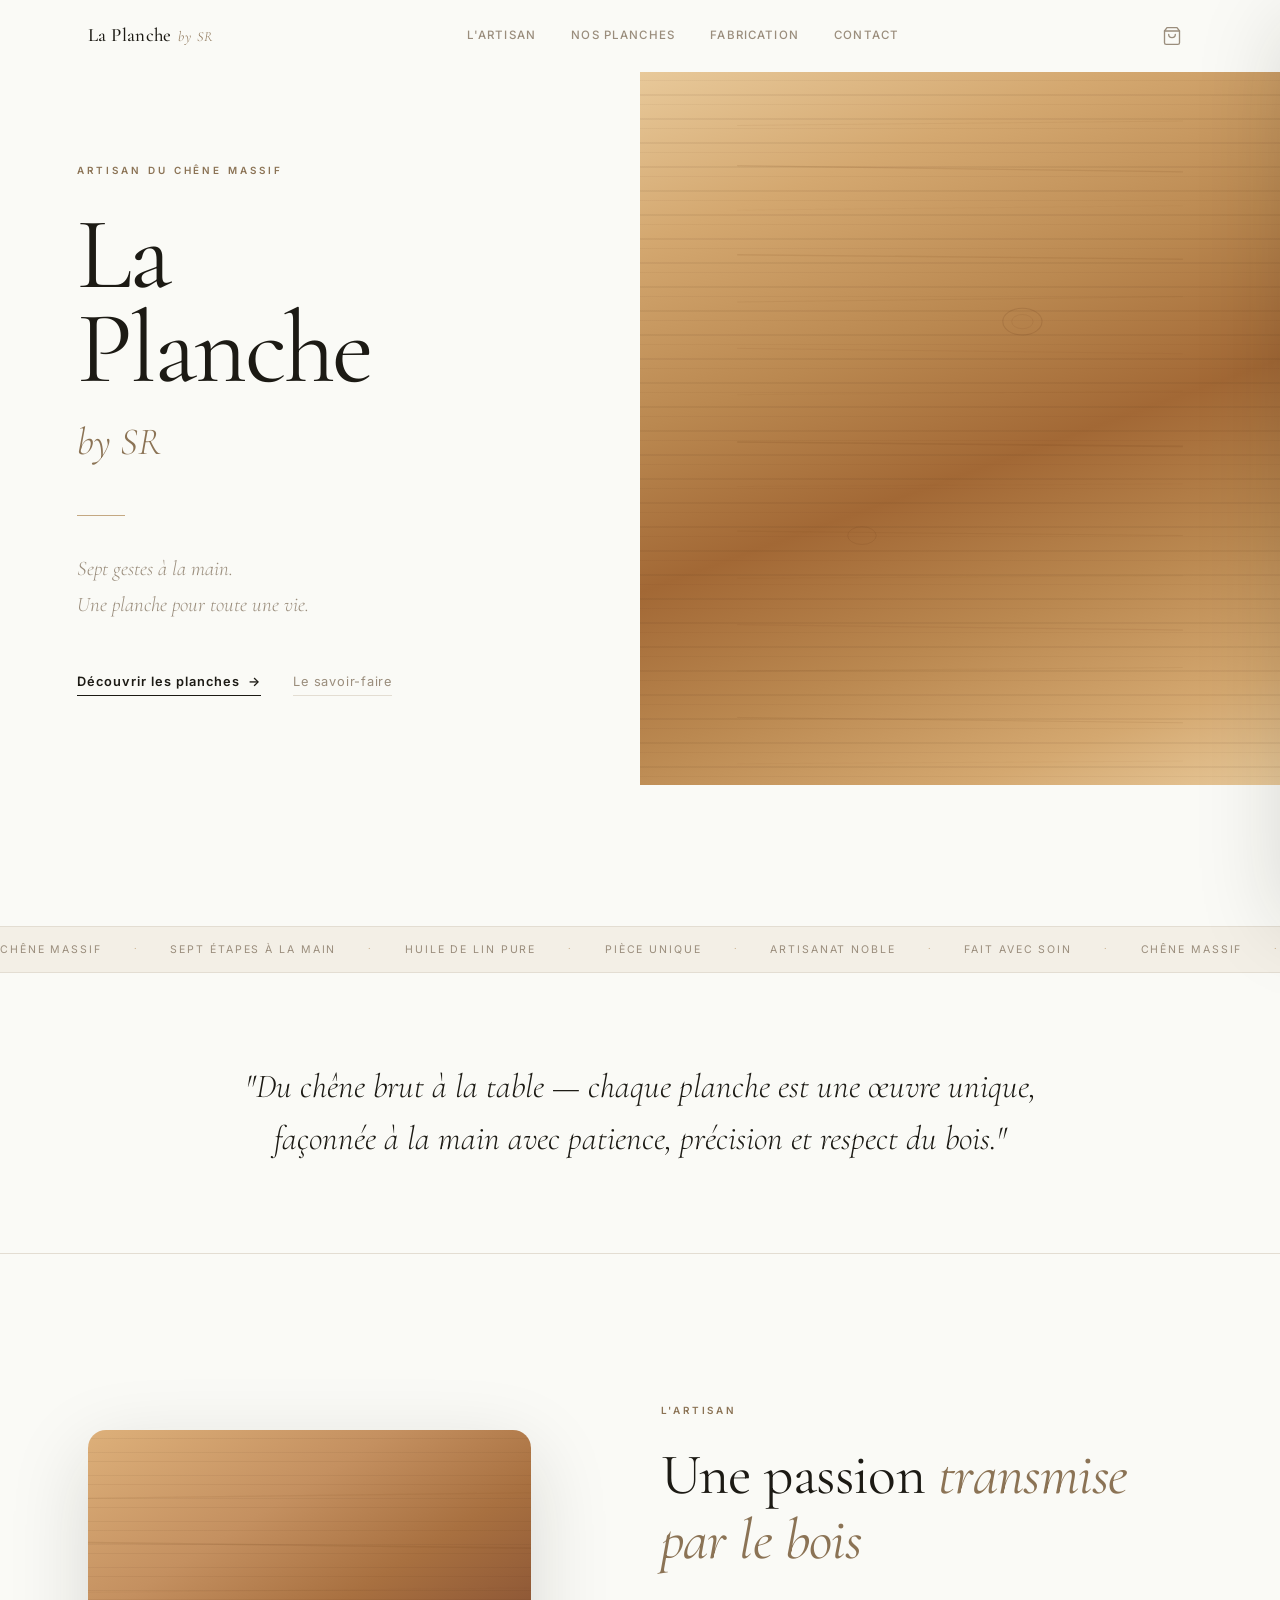
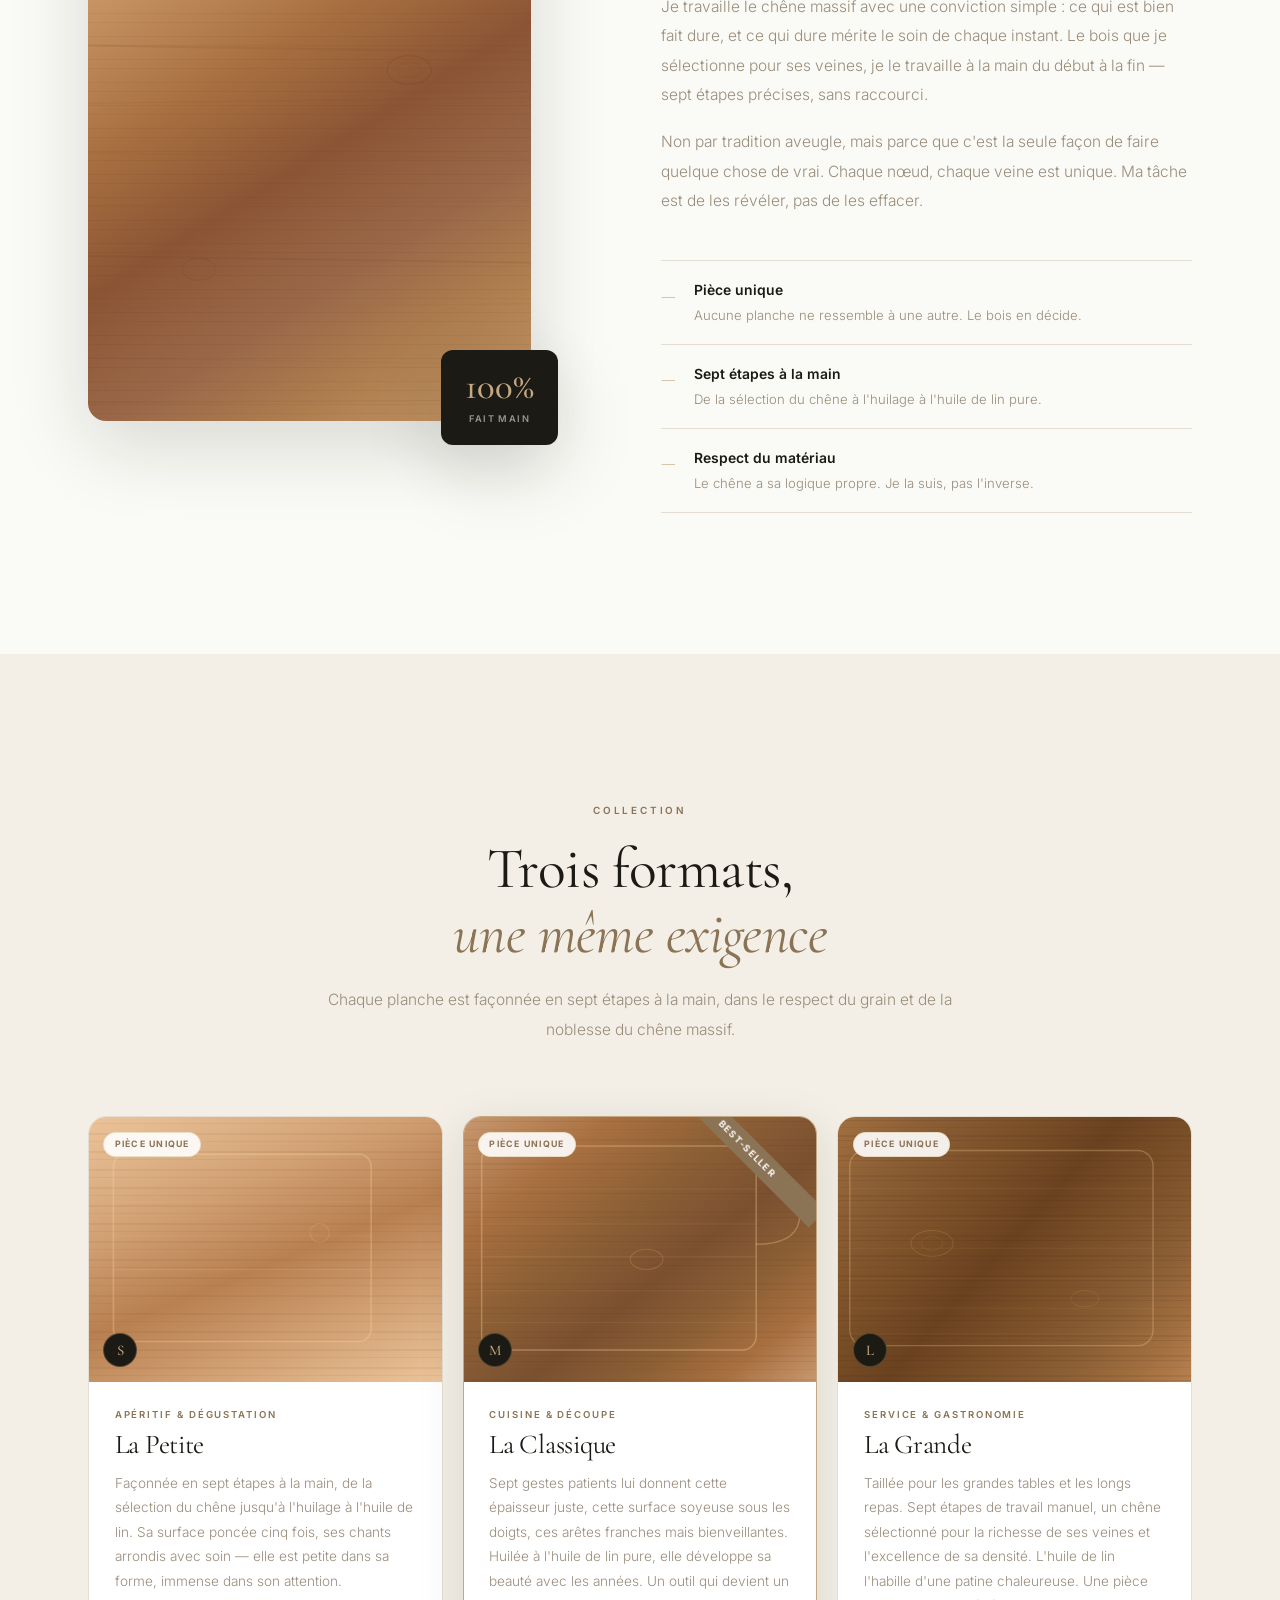
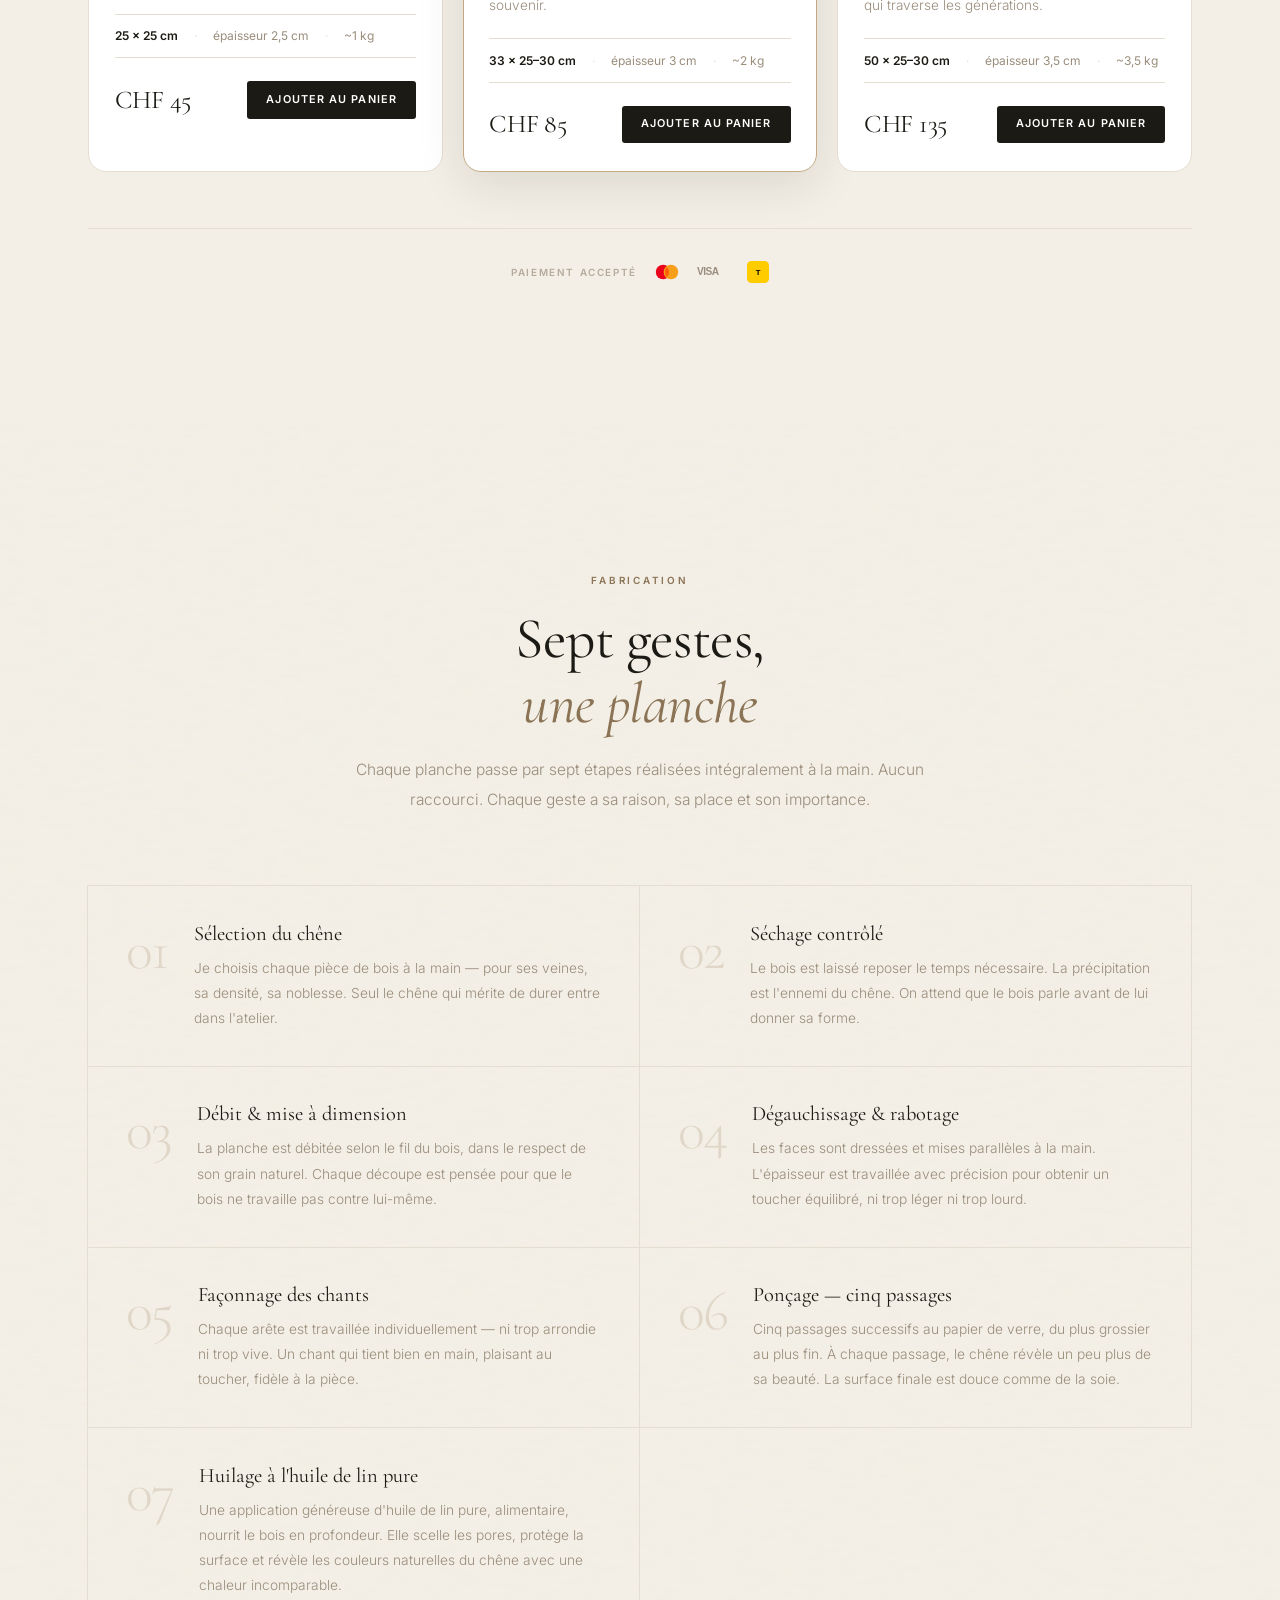
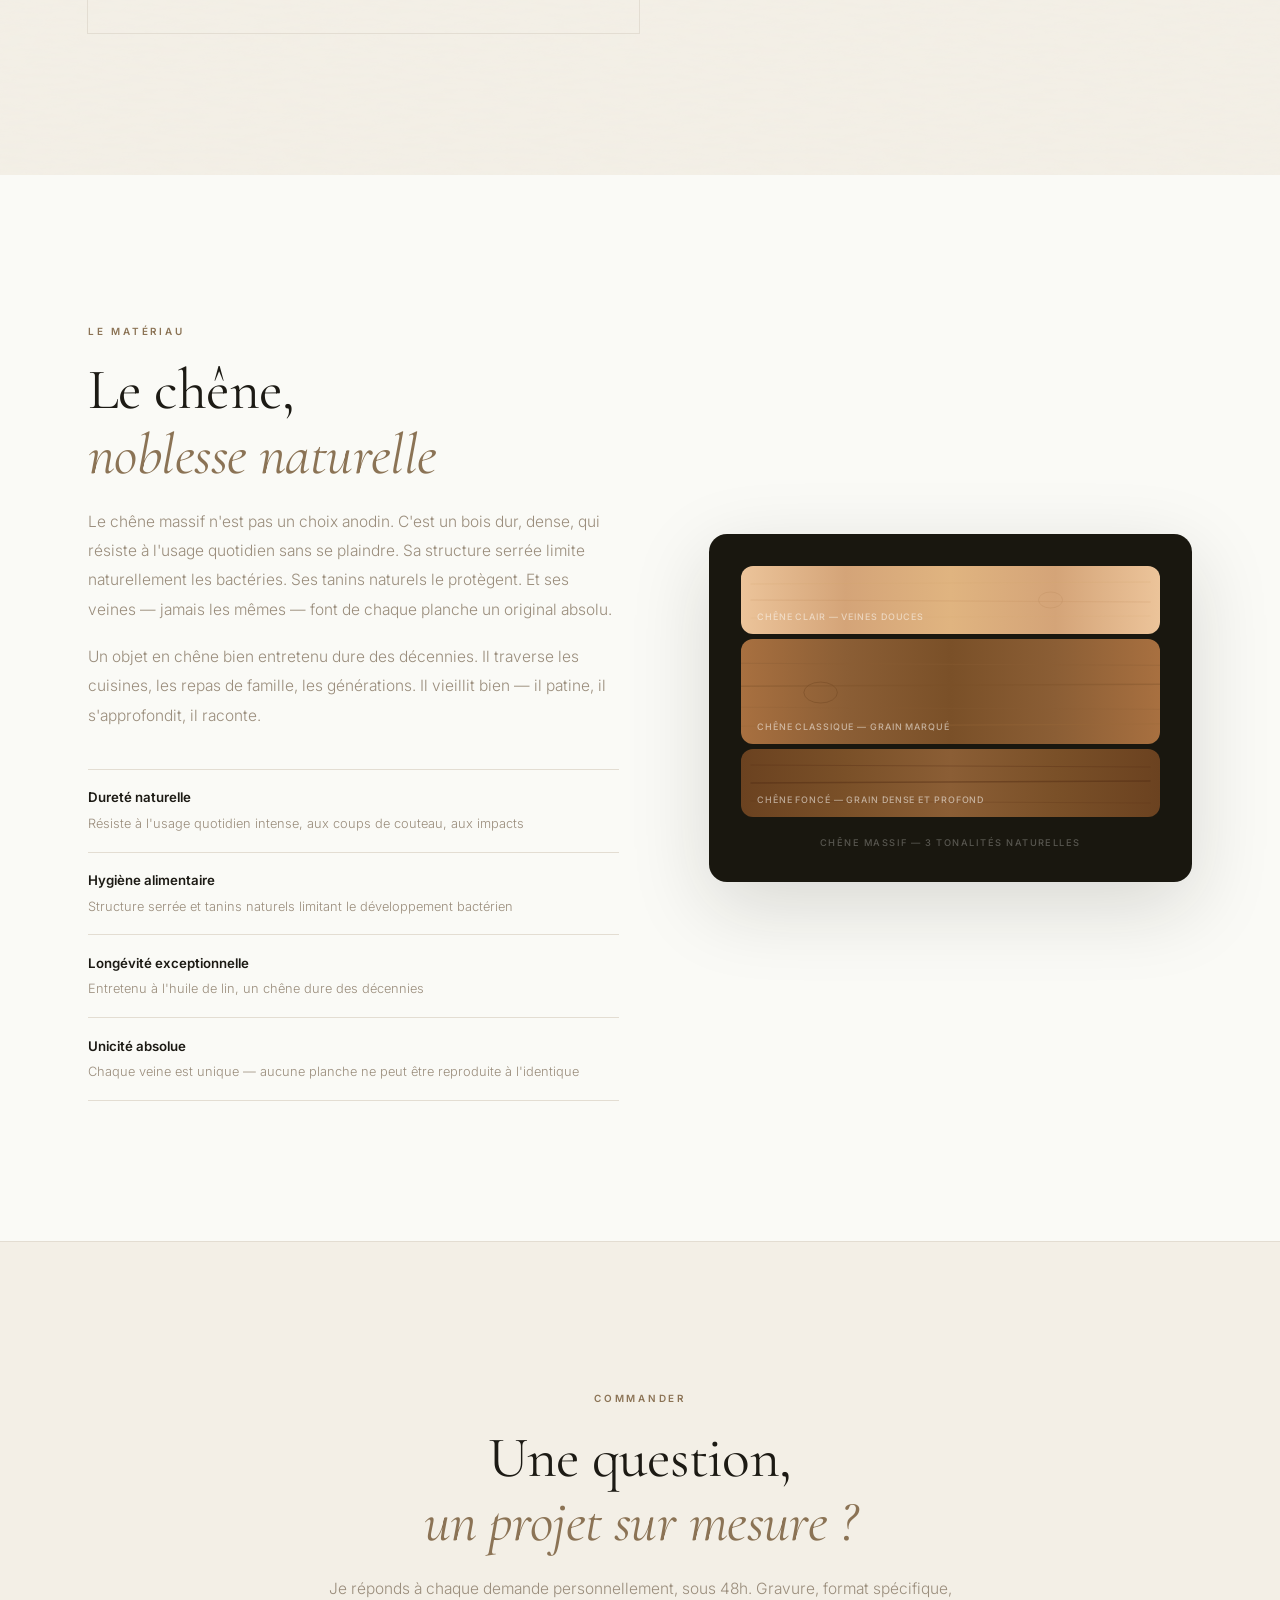
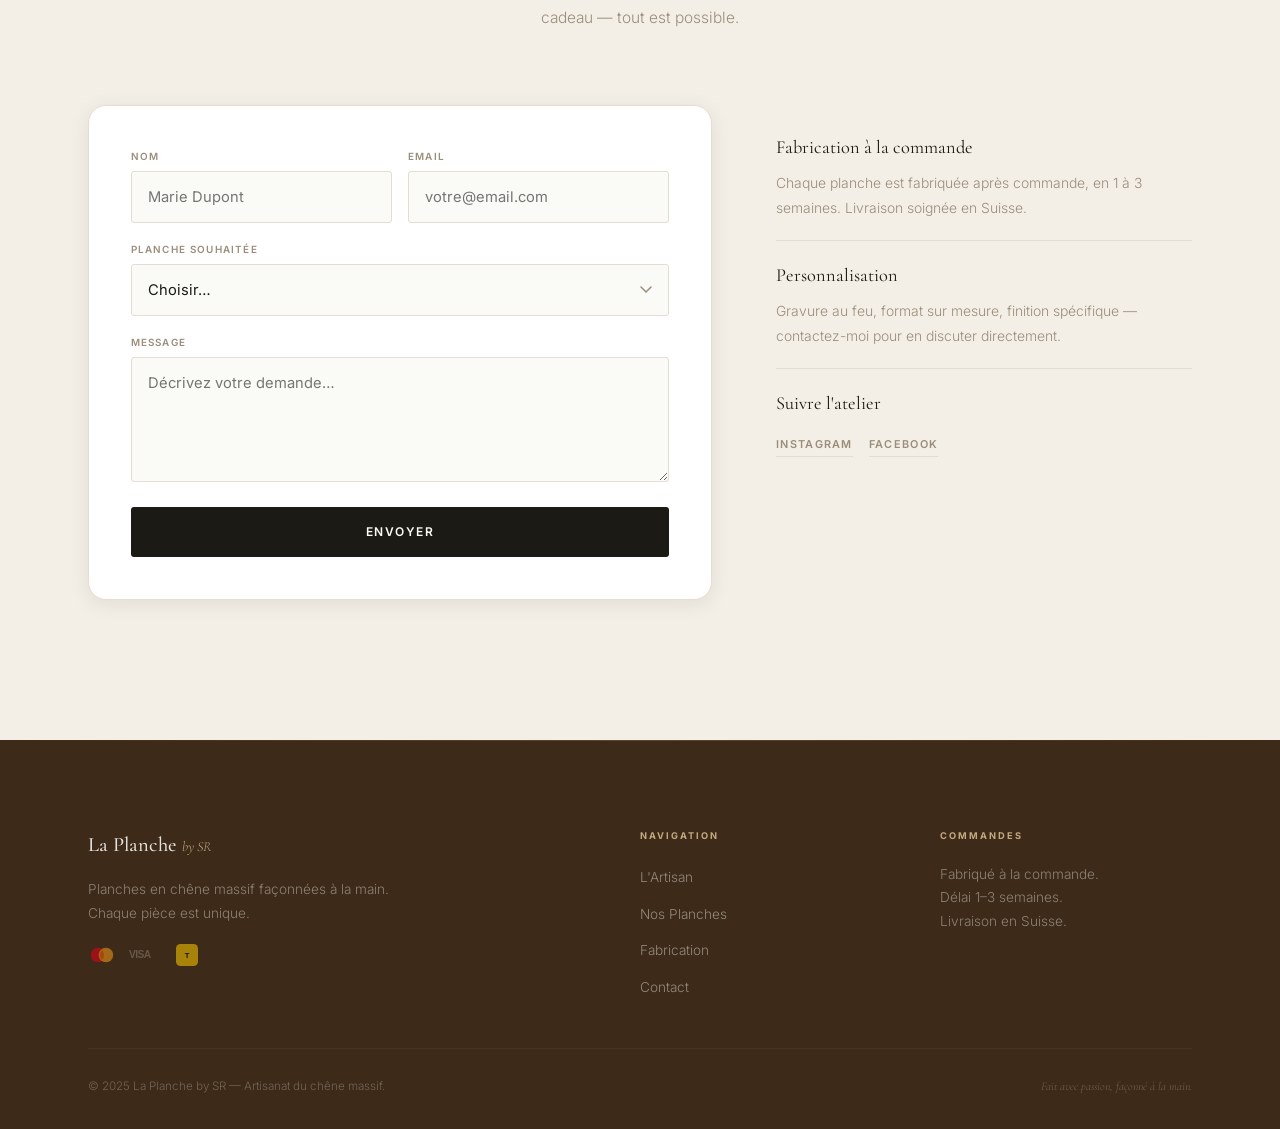
==== commit 6d64765b: "Mise à jour des dimensions et palette de couleurs claires - Tailles réelles des planches : S 25×25 c" ====
--- a/index.html
+++ b/index.html
@@ -206,9 +206,9 @@
             <h3 class="card__name">La Petite</h3>
             <p class="card__desc">Façonnée en sept étapes à la main, de la sélection du chêne jusqu'à l'huilage à l'huile de lin. Sa surface poncée cinq fois, ses chants arrondis avec soin — elle est petite dans sa forme, immense dans son attention.</p>
             <div class="card__specs">
-              <span><strong>25 × 15 cm</strong></span>
+              <span><strong>25 × 25 cm</strong></span>
               <span>épaisseur 2,5 cm</span>
-              <span>~600 g</span>
+              <span>~1 kg</span>
             </div>
             <div class="card__foot">
               <span class="card__price">CHF 45</span>
@@ -241,9 +241,9 @@
             <h3 class="card__name">La Classique</h3>
             <p class="card__desc">Sept gestes patients lui donnent cette épaisseur juste, cette surface soyeuse sous les doigts, ces arêtes franches mais bienveillantes. Huilée à l'huile de lin pure, elle développe sa beauté avec les années. Un outil qui devient un souvenir.</p>
             <div class="card__specs">
-              <span><strong>40 × 25 cm</strong></span>
+              <span><strong>33 × 25–30 cm</strong></span>
               <span>épaisseur 3 cm</span>
-              <span>~1,5 kg</span>
+              <span>~2 kg</span>
             </div>
             <div class="card__foot">
               <span class="card__price">CHF 85</span>
@@ -277,9 +277,9 @@
             <h3 class="card__name">La Grande</h3>
             <p class="card__desc">Taillée pour les grandes tables et les longs repas. Sept étapes de travail manuel, un chêne sélectionné pour la richesse de ses veines et l'excellence de sa densité. L'huile de lin l'habille d'une patine chaleureuse. Une pièce qui traverse les générations.</p>
             <div class="card__specs">
-              <span><strong>55 × 35 cm</strong></span>
+              <span><strong>50 × 25–30 cm</strong></span>
               <span>épaisseur 3,5 cm</span>
-              <span>~3 kg</span>
+              <span>~3,5 kg</span>
             </div>
             <div class="card__foot">
               <span class="card__price">CHF 135</span>
@@ -307,9 +307,9 @@
   <section class="process" id="process">
     <div class="container">
       <div class="section-head" data-aos>
-        <span class="eyebrow eyebrow--light">Fabrication</span>
-        <h2 class="h2 h2--light">Sept gestes,<br><em>une planche</em></h2>
-        <p class="body-text body-text--light body-text--c">Chaque planche passe par sept étapes réalisées intégralement à la main. Aucun raccourci. Chaque geste a sa raison, sa place et son importance.</p>
+        <span class="eyebrow">Fabrication</span>
+        <h2 class="h2">Sept gestes,<br><em>une planche</em></h2>
+        <p class="body-text body-text--c">Chaque planche passe par sept étapes réalisées intégralement à la main. Aucun raccourci. Chaque geste a sa raison, sa place et son importance.</p>
       </div>
       <ol class="steps">
         <li class="step" data-aos data-delay="0">
@@ -442,9 +442,9 @@
             <label for="f-prod">Planche souhaitée</label>
             <select id="f-prod">
               <option value="">Choisir…</option>
-              <option>La Petite — S (25 × 15 cm) — CHF 45</option>
-              <option>La Classique — M (40 × 25 cm) — CHF 85</option>
-              <option>La Grande — L (55 × 35 cm) — CHF 135</option>
+              <option>La Petite — S (25 × 25 cm) — CHF 45</option>
+              <option>La Classique — M (33 × 25–30 cm) — CHF 85</option>
+              <option>La Grande — L (50 × 25–30 cm) — CHF 135</option>
               <option>Pièce sur mesure</option>
             </select>
           </div>
--- a/style.css
+++ b/style.css
@@ -743,7 +743,7 @@
    PROCESS — 7 ÉTAPES
    ================================================================ */
 .process {
-  background: var(--ink);
+  background: var(--bg2);
   position: relative;
   overflow: hidden;
 }
@@ -751,9 +751,9 @@
   content: '';
   position: absolute;
   inset: 0;
-  background-image: url("data:image/svg+xml,%3Csvg xmlns='http://www.w3.org/2000/svg' width='300' height='300'%3E%3Cfilter id='n'%3E%3CfeTurbulence type='fractalNoise' baseFrequency='0.04 0.2' numOctaves='5' seed='3' stitchTiles='stitch'/%3E%3C/filter%3E%3Crect width='300' height='300' filter='url(%23n)' opacity='0.06'/%3E%3C/svg%3E");
+  background-image: url("data:image/svg+xml,%3Csvg xmlns='http://www.w3.org/2000/svg' width='300' height='300'%3E%3Cfilter id='n'%3E%3CfeTurbulence type='fractalNoise' baseFrequency='0.04 0.2' numOctaves='5' seed='3' stitchTiles='stitch'/%3E%3C/filter%3E%3Crect width='300' height='300' filter='url(%23n)' opacity='0.04'/%3E%3C/svg%3E");
   background-size: 300px;
-  opacity: 0.5;
+  opacity: 0.4;
   pointer-events: none;
 }
 
@@ -772,33 +772,33 @@
   align-items: flex-start;
   gap: 1.6rem;
   padding: 2.2rem 2.4rem;
-  border: 1px solid rgba(255,255,255,0.055);
+  border: 1px solid var(--line);
   margin: -1px 0 0 -1px;
   transition: background 0.3s;
 }
-.step:hover { background: rgba(255,255,255,0.035); }
+.step:hover { background: rgba(139,107,69,0.05); }
 .step__n {
   font-family: var(--font-d);
   font-size: 3.5rem;
   font-weight: 300;
-  color: rgba(200,165,100,0.16);
+  color: rgba(139,107,69,0.18);
   line-height: 1;
   flex-shrink: 0;
   letter-spacing: -0.04em;
   transition: color 0.3s;
 }
-.step:hover .step__n { color: rgba(200,165,100,0.38); }
+.step:hover .step__n { color: var(--warm-l); }
 .step__content h3 {
   font-family: var(--font-d);
   font-size: 1.28rem;
   font-weight: 400;
-  color: rgba(253,252,248,0.92);
+  color: var(--ink);
   margin-bottom: 0.6rem;
   line-height: 1.2;
 }
 .step__content p {
   font-size: 0.86rem;
-  color: rgba(253,252,248,0.5);
+  color: var(--muted);
   line-height: 1.82;
   font-weight: 300;
 }
@@ -975,7 +975,7 @@
    FOOTER
    ================================================================ */
 .footer {
-  background: var(--dark);
+  background: #3D2A18;
   padding: clamp(3.5rem, 7vw, 5.5rem) 0 2rem;
   position: relative;
 }
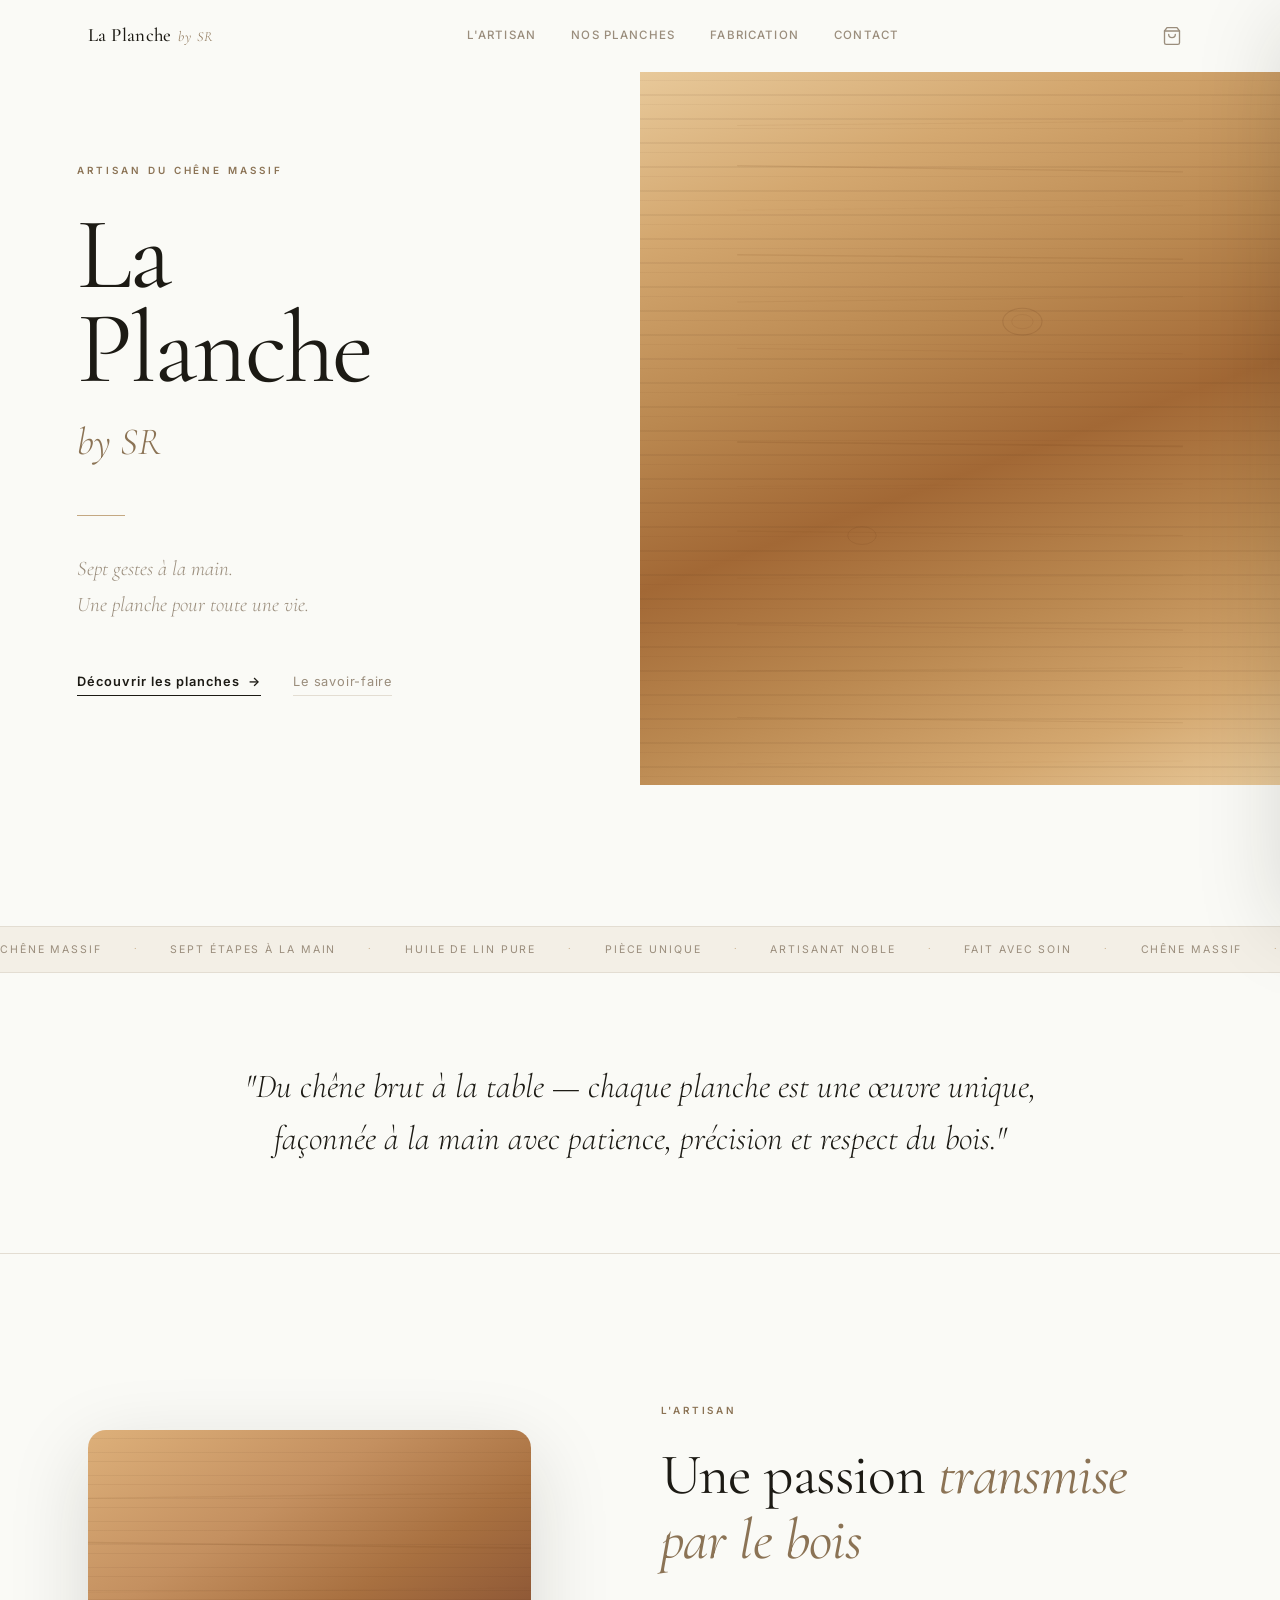
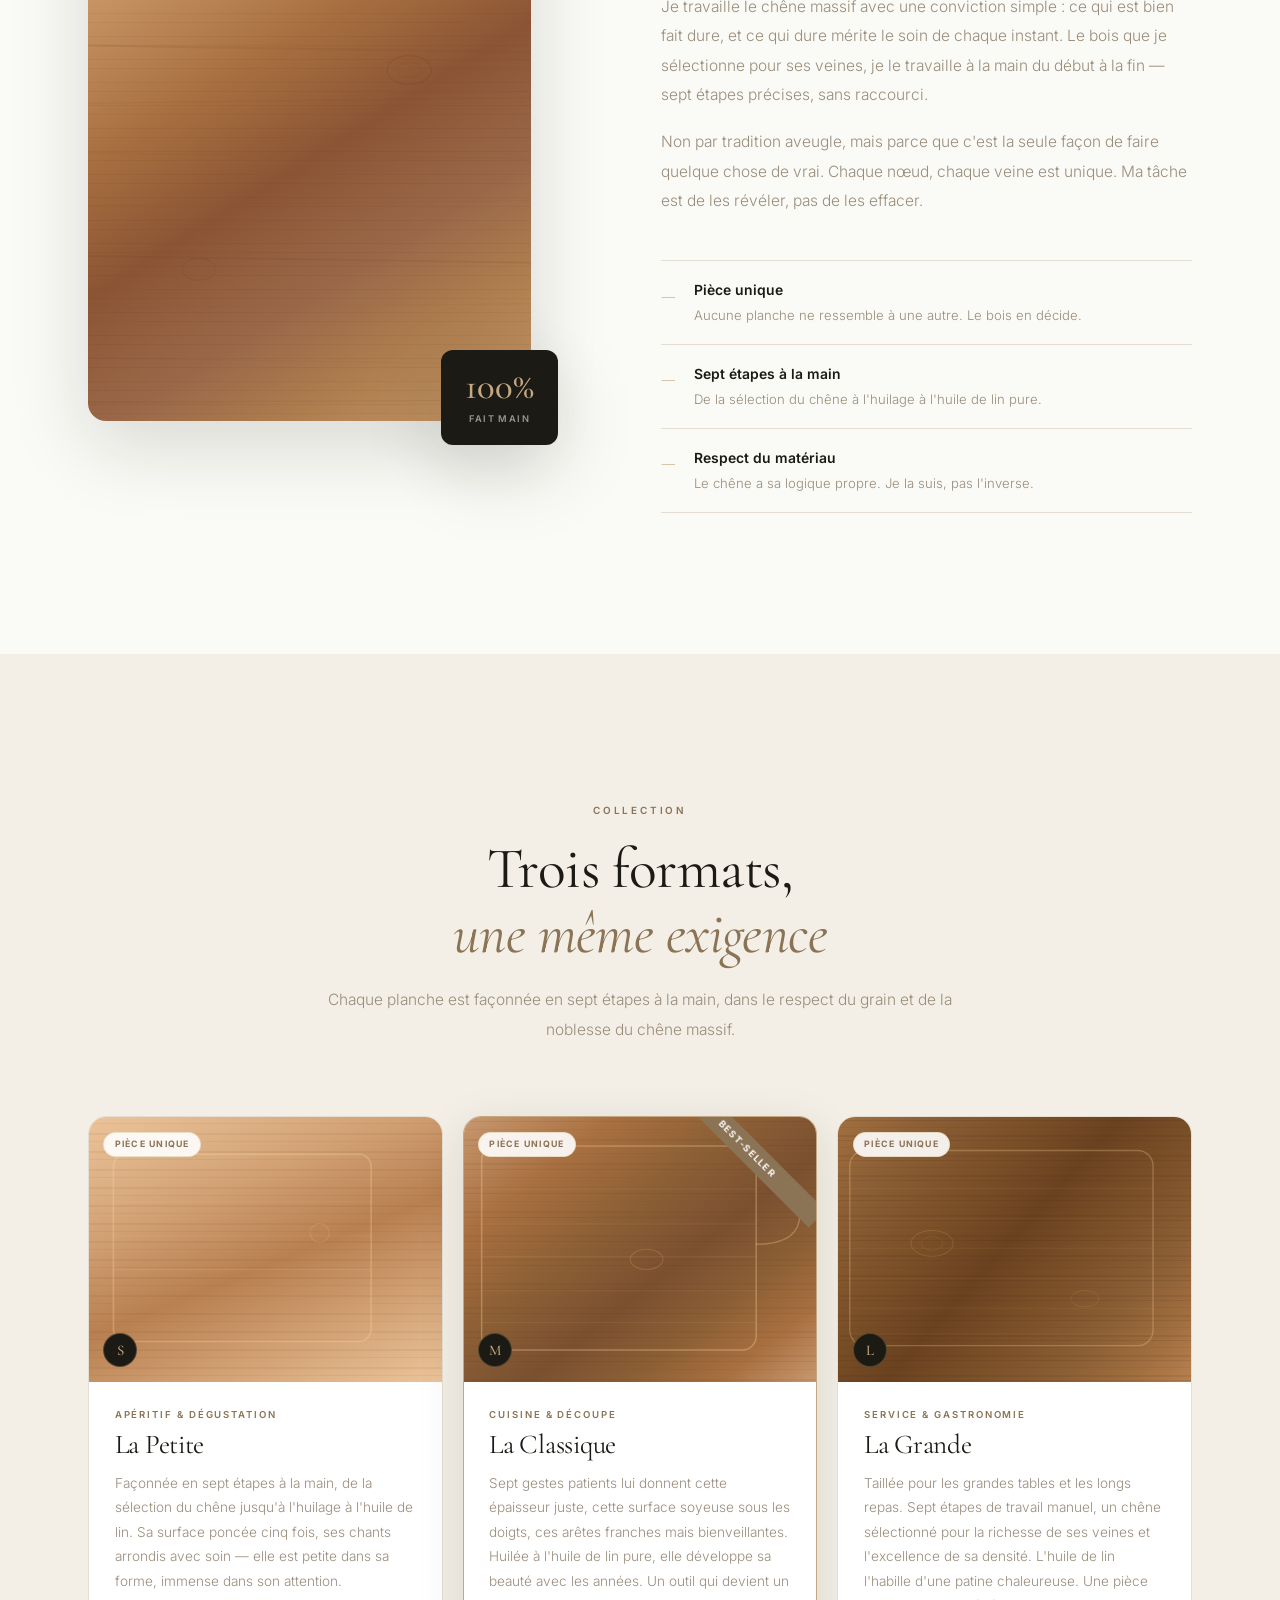
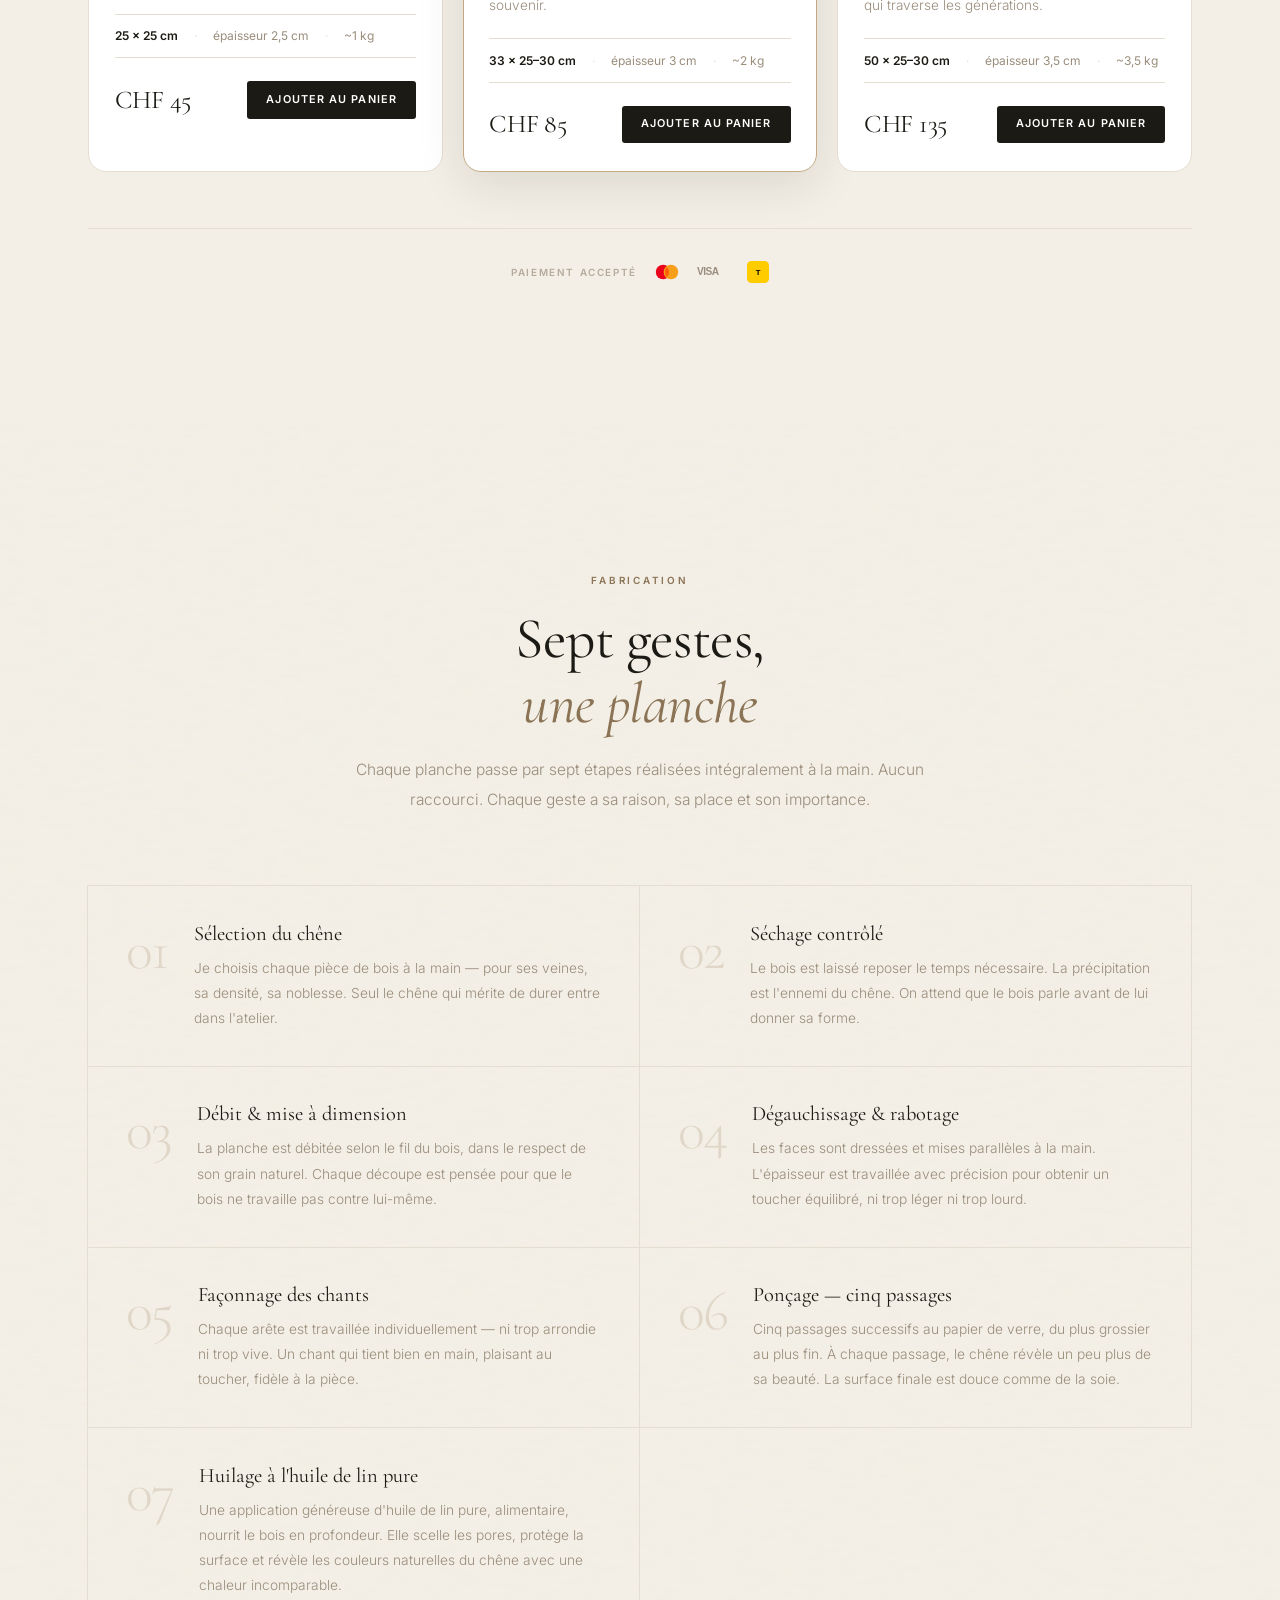
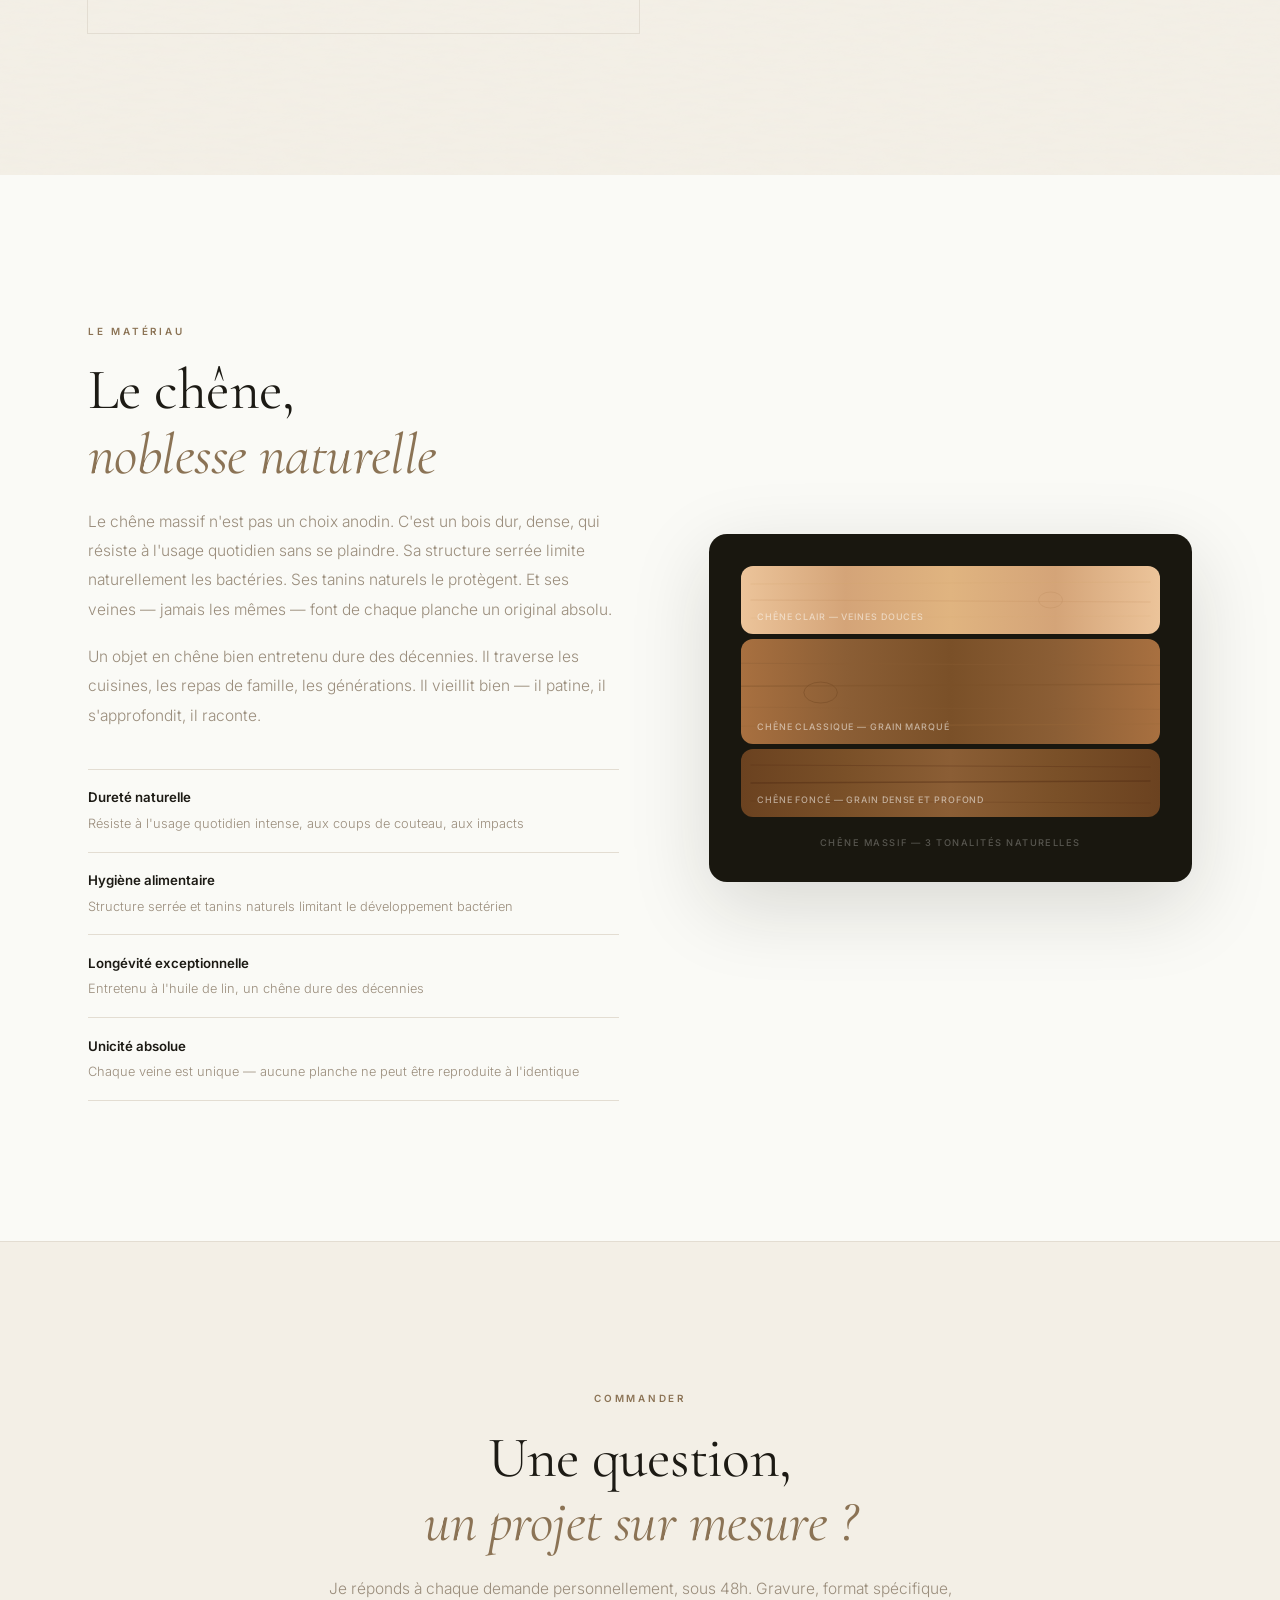
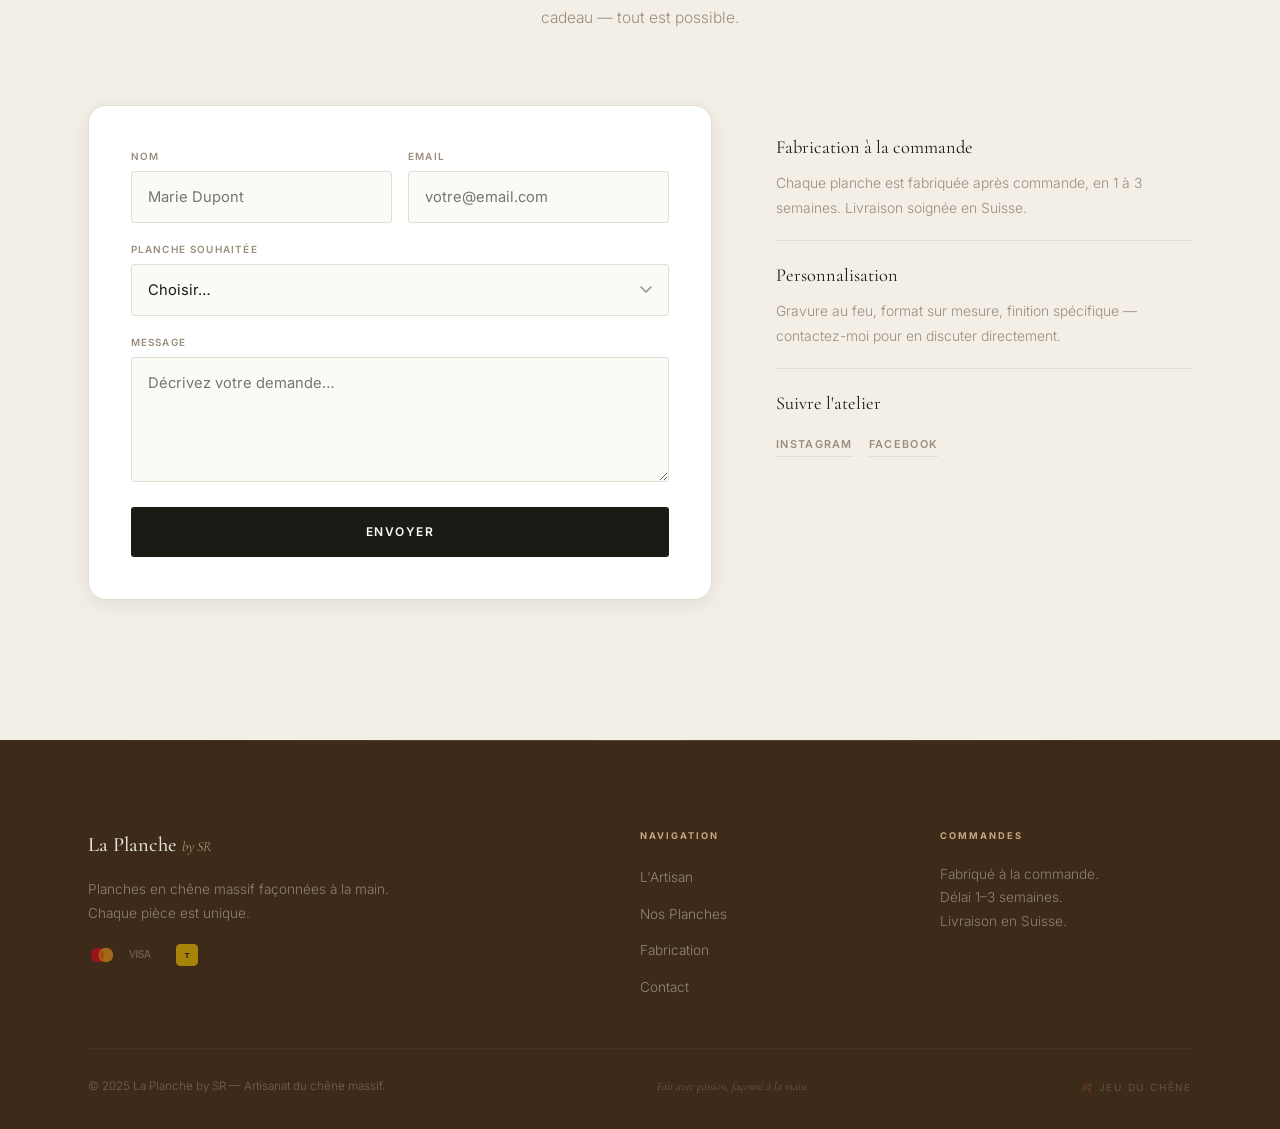
==== commit 46b662b3: "Ajout du jeu Feuilles de Chêne Jeu HTML5 canvas standalone (game.html) : attrapez les feuilles de ch" ====
--- a/index.html
+++ b/index.html
@@ -508,6 +508,7 @@
       <div class="footer__bottom">
         <p>© 2025 La Planche by SR — Artisanat du chêne massif.</p>
         <p><em>Fait avec passion, façonné à la main.</em></p>
+        <a href="game.html" style="font-size:.62rem;letter-spacing:.18em;text-transform:uppercase;color:rgba(253,252,248,.2);text-decoration:none;transition:color .25s" onmouseover="this.style.color='rgba(212,146,42,.6)'" onmouseout="this.style.color='rgba(253,252,248,.2)'">🍂 Jeu du chêne</a>
       </div>
     </div>
   </footer>
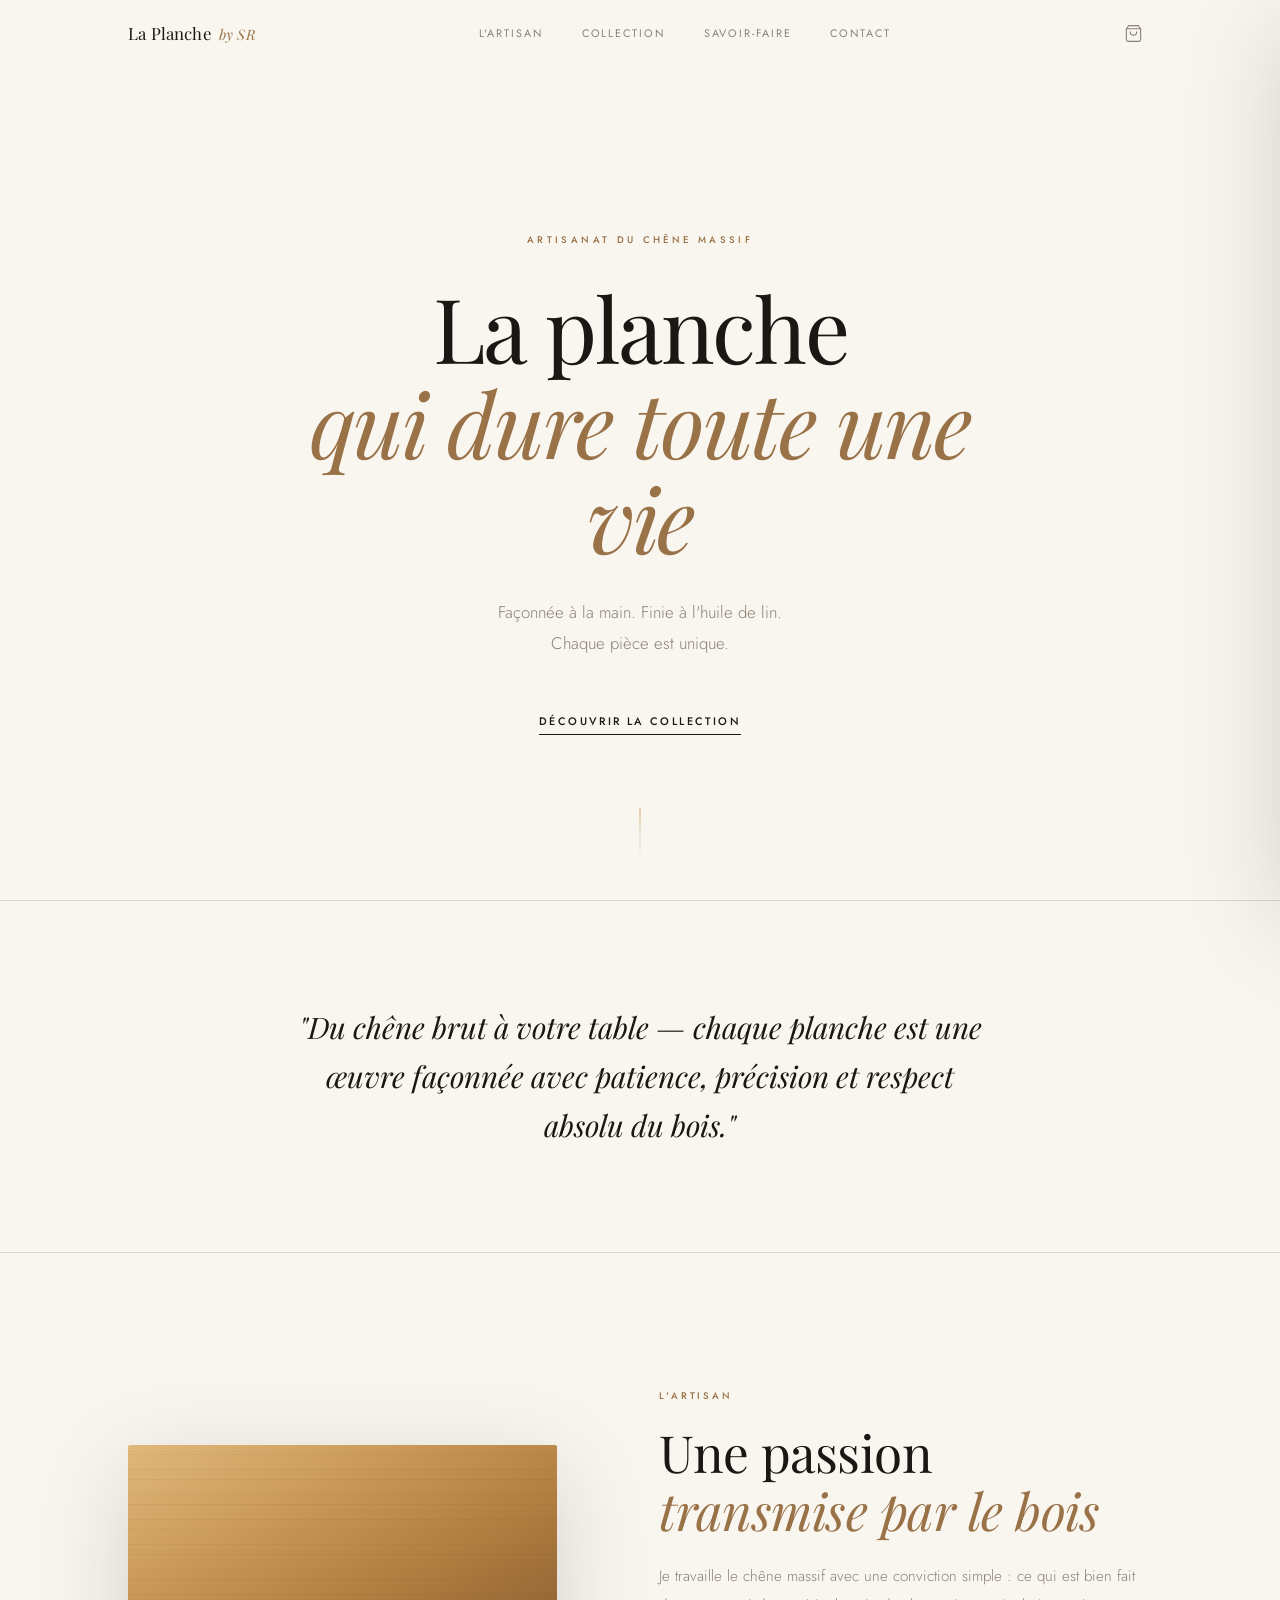
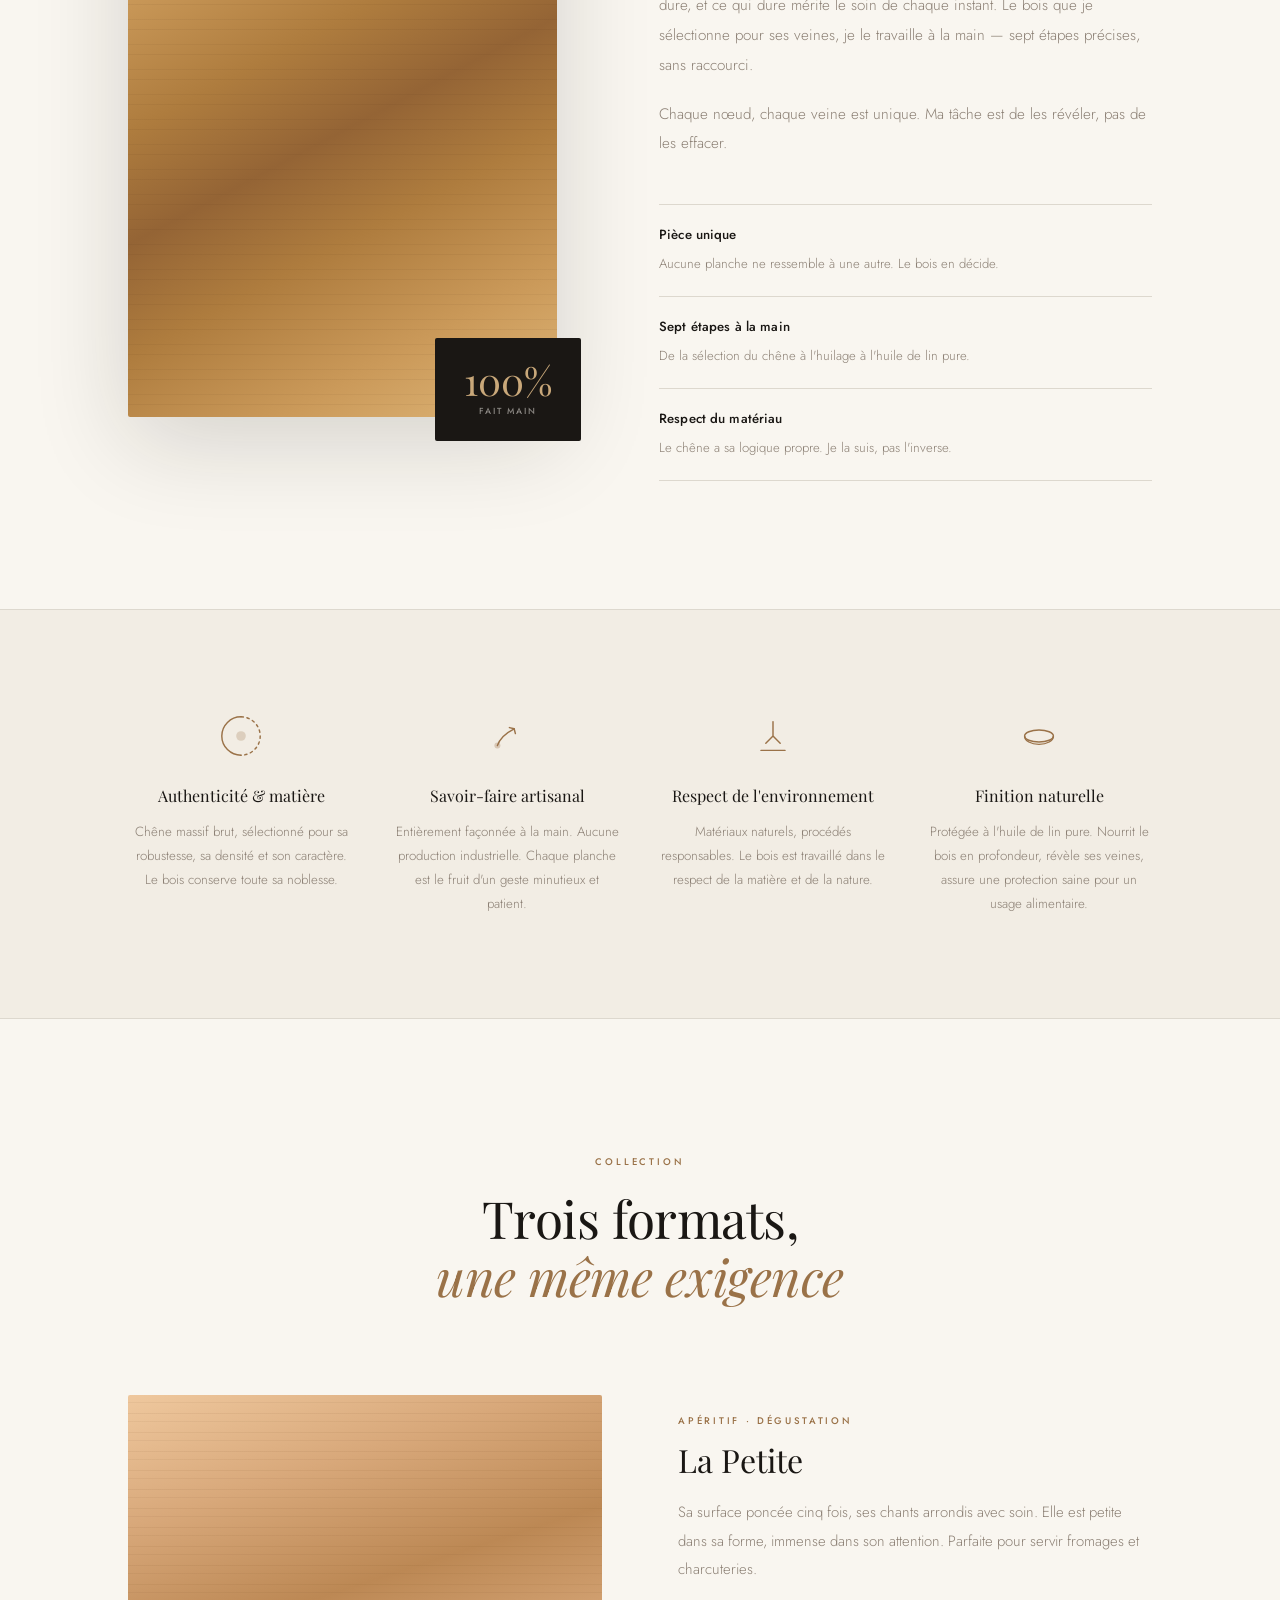
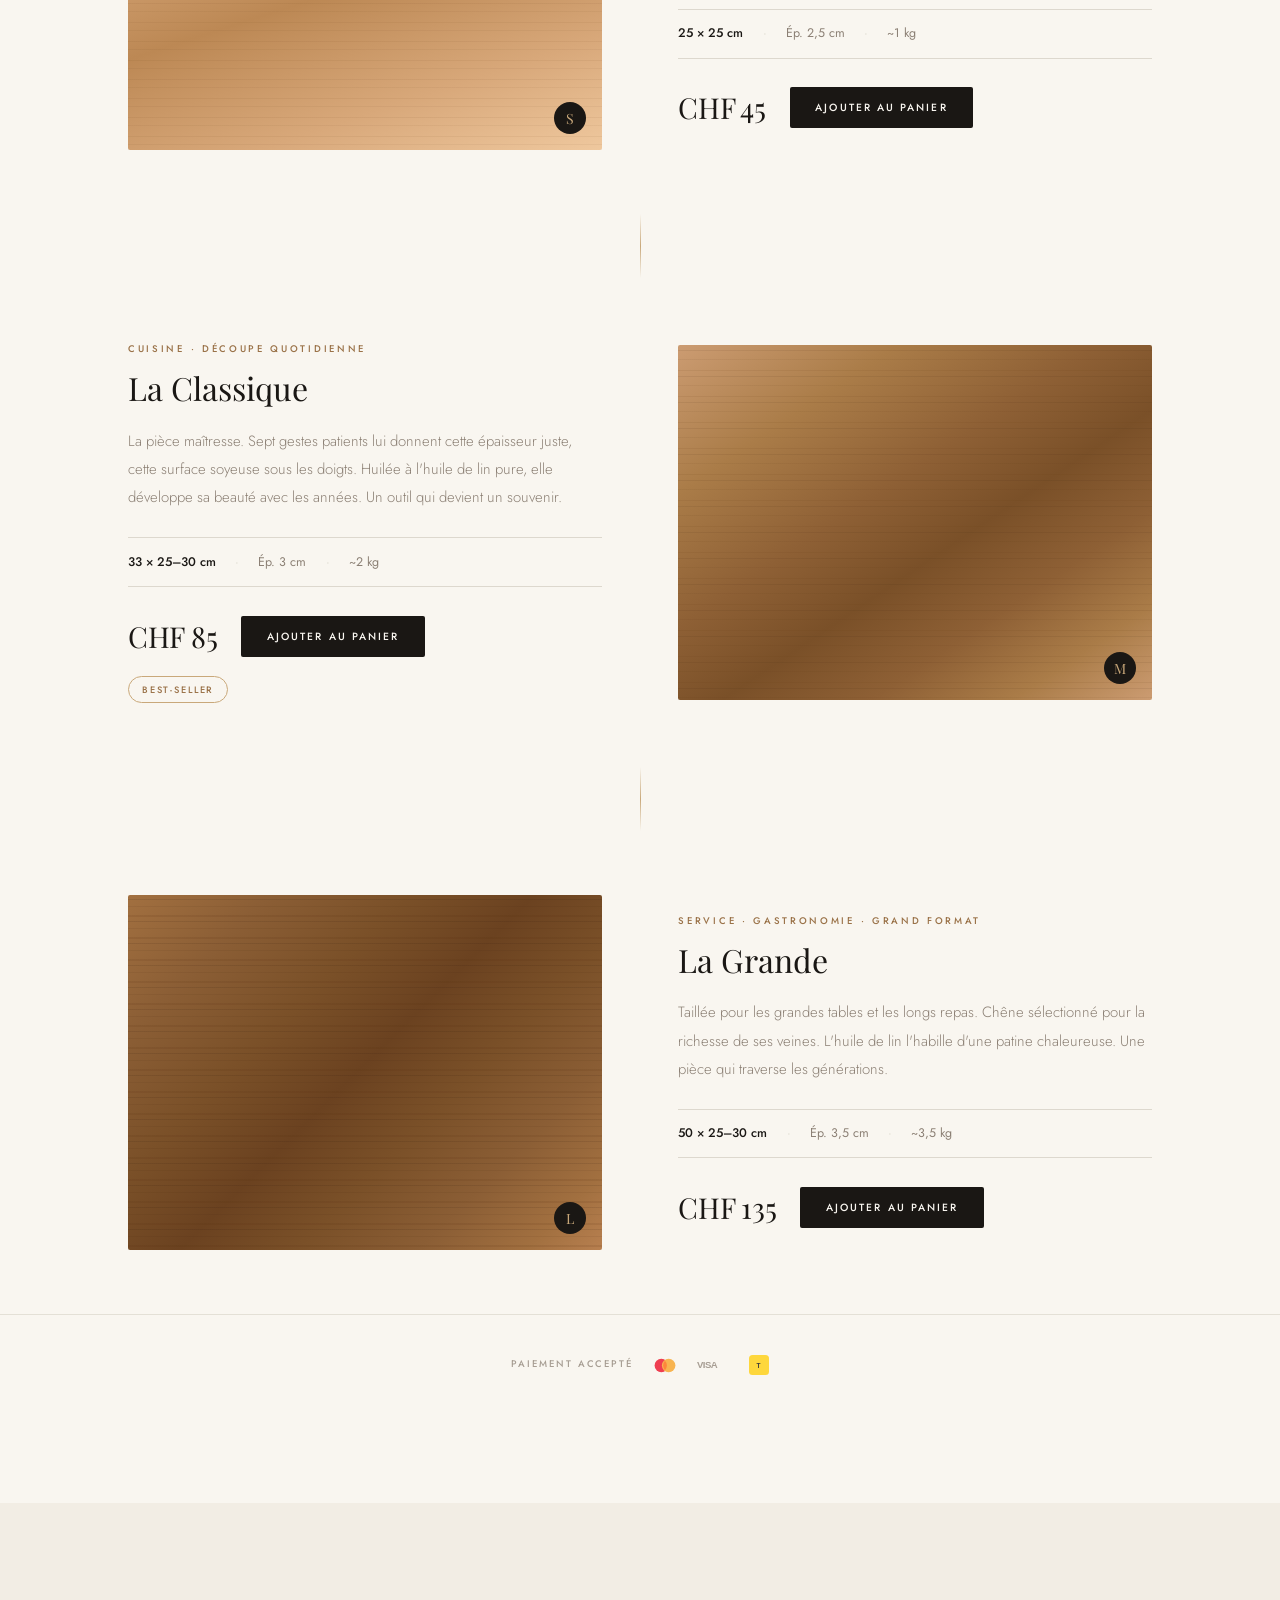
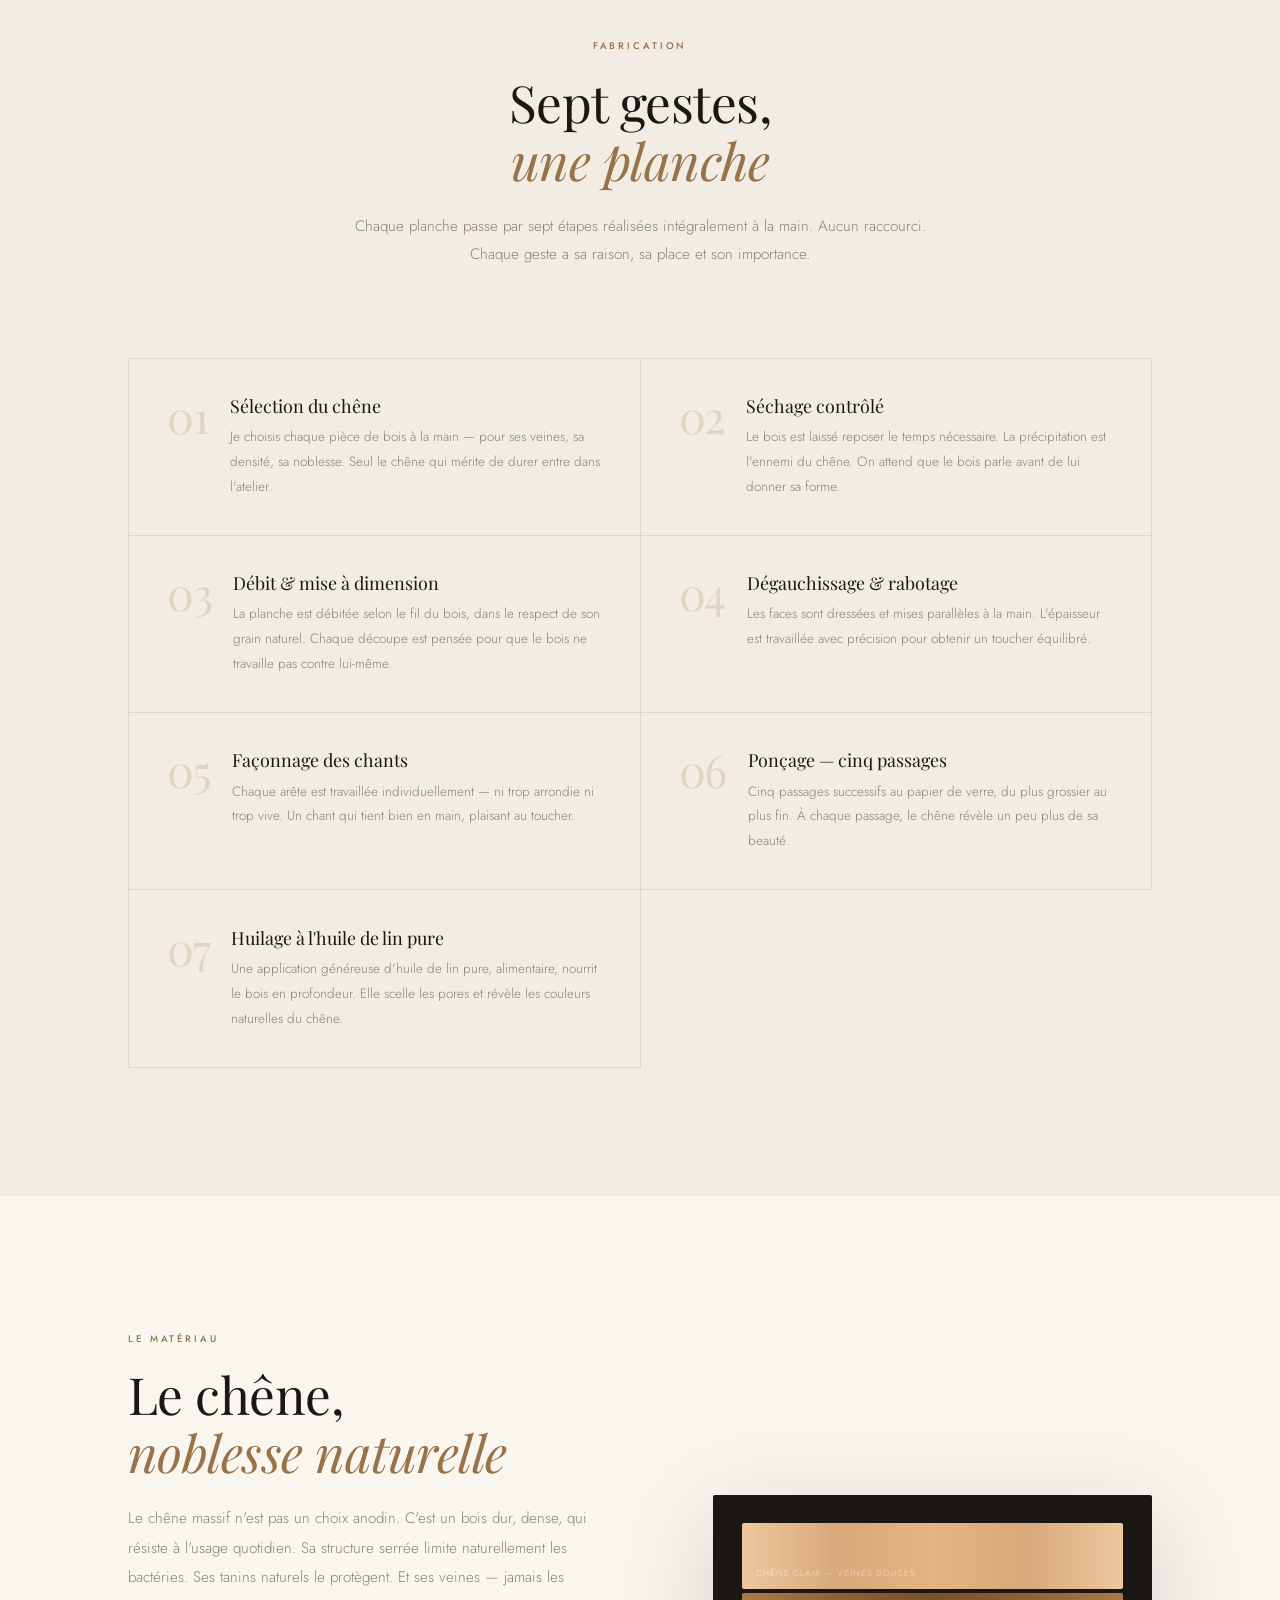
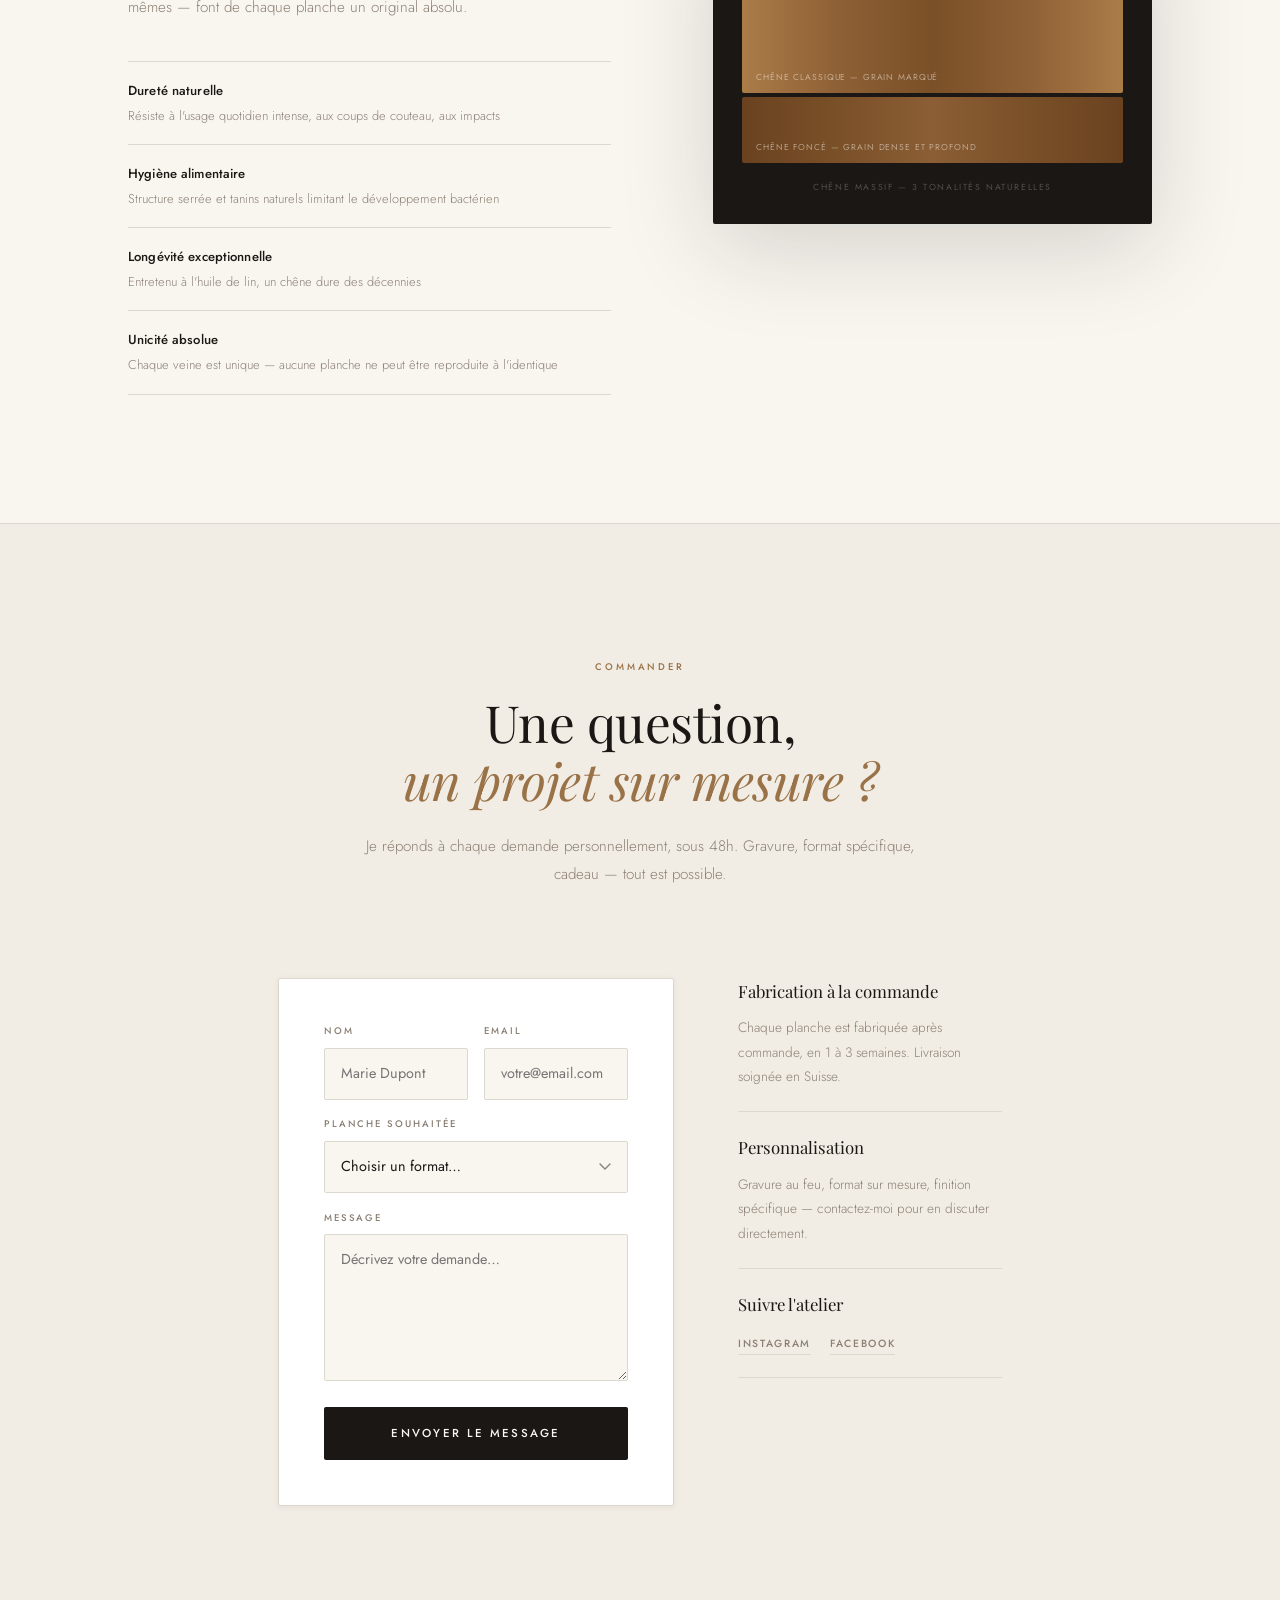
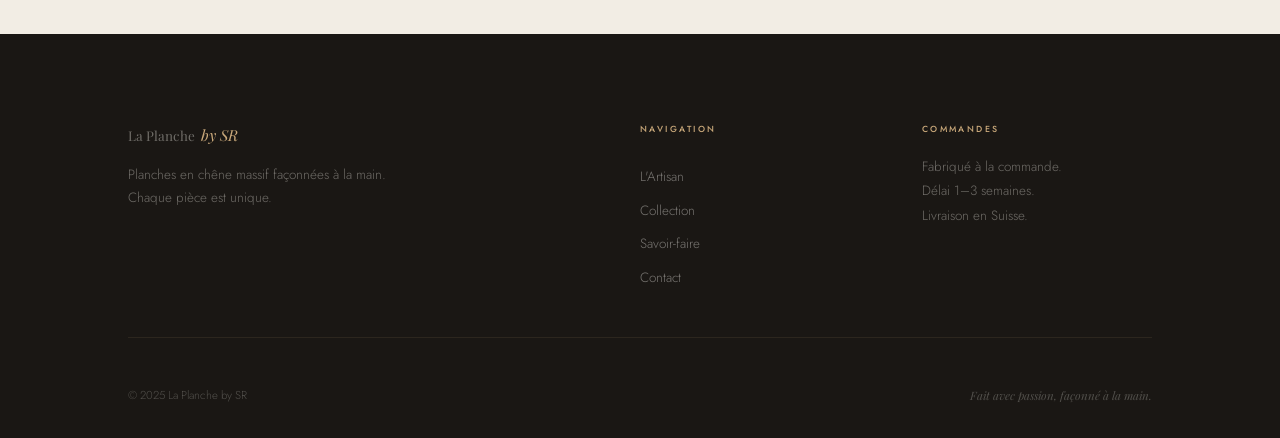
==== commit 14e7d346: "Refonte complète — design luxe minimaliste inspiré produits d'exception Nouvelle direction visuelle " ====
--- a/index.html
+++ b/index.html
@@ -3,431 +3,357 @@
 <head>
   <meta charset="UTF-8">
   <meta name="viewport" content="width=device-width, initial-scale=1.0">
-  <title>La Planche by SR — Chêne Massif, Façonné à la Main</title>
-  <meta name="description" content="Planches en chêne massif façonnées en sept étapes à la main. Artisanat du bois noble, fait avec passion et respect du matériau.">
+  <title>La Planche by SR — Chêne Massif Artisanal</title>
+  <meta name="description" content="Planches à découper en chêne massif, façonnées à la main. Pièces uniques, finition huile de lin. Artisanat d'exception.">
   <link rel="preconnect" href="https://fonts.googleapis.com">
   <link rel="preconnect" href="https://fonts.gstatic.com" crossorigin>
-  <link href="https://fonts.googleapis.com/css2?family=Cormorant+Garamond:ital,wght@0,300;0,400;0,500;0,600;1,300;1,400;1,500;1,600&family=Inter:wght@300;400;500;600&display=swap" rel="stylesheet">
+  <link href="https://fonts.googleapis.com/css2?family=Playfair+Display:ital,wght@0,400;0,500;1,400;1,500&family=Jost:wght@300;400;500&display=swap" rel="stylesheet">
   <link rel="stylesheet" href="style.css">
 </head>
 <body>
 
-  <!-- ===== NAV ===== -->
+  <!-- NAV -->
   <header class="nav" id="nav">
     <div class="nav__inner">
-      <a href="#" class="logo">
-        <span class="logo__name">La Planche</span>
-        <em class="logo__by">by SR</em>
-      </a>
+      <a href="#" class="logo">La Planche <em>by SR</em></a>
       <nav class="nav__links" id="navLinks">
         <a href="#about">L'Artisan</a>
-        <a href="#products">Nos Planches</a>
-        <a href="#process">Fabrication</a>
+        <a href="#collection">Collection</a>
+        <a href="#savoir-faire">Savoir-faire</a>
         <a href="#contact">Contact</a>
       </nav>
-      <div class="nav__right">
+      <div class="nav__actions">
         <button class="cart-btn" id="cartBtn" aria-label="Panier">
-          <svg width="20" height="20" viewBox="0 0 24 24" fill="none" stroke="currentColor" stroke-width="1.6" stroke-linecap="round" stroke-linejoin="round">
-            <path d="M6 2L3 6v14a2 2 0 002 2h14a2 2 0 002-2V6l-3-4z"/><line x1="3" y1="6" x2="21" y2="6"/><path d="M16 10a4 4 0 01-8 0"/>
+          <svg width="19" height="19" viewBox="0 0 24 24" fill="none" stroke="currentColor" stroke-width="1.4" stroke-linecap="round" stroke-linejoin="round">
+            <path d="M6 2L3 6v14a2 2 0 002 2h14a2 2 0 002-2V6l-3-4z"/>
+            <line x1="3" y1="6" x2="21" y2="6"/>
+            <path d="M16 10a4 4 0 01-8 0"/>
           </svg>
-          <span class="cart-badge" id="cartBadge">0</span>
+          <span class="cart-count" id="cartBadge"></span>
         </button>
         <button class="burger" id="burger" aria-label="Menu">
-          <span></span><span></span><span></span>
+          <span></span><span></span>
         </button>
       </div>
     </div>
   </header>
 
-  <!-- ===== HERO ===== -->
-  <section class="hero" id="hero">
-    <div class="hero__text">
-      <p class="hero__label" data-animate>Artisan du Chêne Massif</p>
-      <h1 class="hero__h1" data-animate data-delay="120">
-        La<br>Planche
+  <!-- HERO -->
+  <section class="hero">
+    <div class="hero__inner">
+      <p class="hero__overline" data-reveal>Artisanat du chêne massif</p>
+      <h1 class="hero__title" data-reveal data-delay="150">
+        La planche<br><em>qui dure toute une vie</em>
       </h1>
-      <p class="hero__by" data-animate data-delay="220"><em>by SR</em></p>
-      <hr class="hero__rule" data-animate data-delay="320">
-      <p class="hero__sub" data-animate data-delay="400">
-        Sept gestes à la main.<br>Une planche pour toute une vie.
+      <p class="hero__caption" data-reveal data-delay="300">
+        Façonnée à la main. Finie à l'huile de lin.<br>
+        Chaque pièce est unique.
       </p>
-      <div class="hero__ctas" data-animate data-delay="520">
-        <a href="#products" class="link-arrow">Découvrir les planches</a>
-        <a href="#process" class="link-plain">Le savoir-faire</a>
-      </div>
-    </div>
-    <div class="hero__wood" aria-hidden="true">
-      <div class="hero__plank">
-        <svg class="hero__grain" viewBox="0 0 500 800" xmlns="http://www.w3.org/2000/svg">
-          <line x1="0" y1="60"  x2="500" y2="55"  stroke="#7A4A20" stroke-width="0.8" opacity="0.18"/>
-          <line x1="0" y1="105" x2="500" y2="112" stroke="#6B3D18" stroke-width="1.3" opacity="0.22"/>
-          <line x1="0" y1="155" x2="500" y2="150" stroke="#8B5530" stroke-width="0.6" opacity="0.15"/>
-          <line x1="0" y1="205" x2="500" y2="210" stroke="#7A4A20" stroke-width="1.6" opacity="0.24"/>
-          <line x1="0" y1="258" x2="500" y2="252" stroke="#6B3D18" stroke-width="0.9" opacity="0.16"/>
-          <line x1="0" y1="310" x2="500" y2="316" stroke="#8B5530" stroke-width="1.1" opacity="0.20"/>
-          <line x1="0" y1="362" x2="500" y2="358" stroke="#7A4A20" stroke-width="0.7" opacity="0.14"/>
-          <line x1="0" y1="415" x2="500" y2="420" stroke="#6B3D18" stroke-width="1.8" opacity="0.26"/>
-          <line x1="0" y1="465" x2="500" y2="462" stroke="#8B5530" stroke-width="0.8" opacity="0.17"/>
-          <line x1="0" y1="515" x2="500" y2="520" stroke="#7A4A20" stroke-width="1.2" opacity="0.21"/>
-          <line x1="0" y1="568" x2="500" y2="565" stroke="#6B3D18" stroke-width="0.6" opacity="0.14"/>
-          <line x1="0" y1="620" x2="500" y2="626" stroke="#8B5530" stroke-width="1.4" opacity="0.23"/>
-          <line x1="0" y1="672" x2="500" y2="668" stroke="#7A4A20" stroke-width="0.9" opacity="0.16"/>
-          <line x1="0" y1="724" x2="500" y2="730" stroke="#6B3D18" stroke-width="1.1" opacity="0.19"/>
-          <line x1="0" y1="776" x2="500" y2="773" stroke="#8B5530" stroke-width="0.7" opacity="0.15"/>
-          <ellipse cx="320" cy="280" rx="22" ry="15" fill="none" stroke="#5A3018" stroke-width="1.2" opacity="0.28"/>
-          <ellipse cx="320" cy="280" rx="12" ry="8"  fill="none" stroke="#5A3018" stroke-width="0.8" opacity="0.20"/>
-          <ellipse cx="140" cy="520" rx="16" ry="10" fill="none" stroke="#5A3018" stroke-width="1.0" opacity="0.22"/>
-        </svg>
-      </div>
-    </div>
-  </section>
-
-  <!-- ===== RUBAN ===== -->
-  <div class="ticker" aria-hidden="true">
-    <div class="ticker__track">
-      <span>Chêne massif</span><span class="sep">·</span>
-      <span>Sept étapes à la main</span><span class="sep">·</span>
-      <span>Huile de lin pure</span><span class="sep">·</span>
-      <span>Pièce unique</span><span class="sep">·</span>
-      <span>Artisanat noble</span><span class="sep">·</span>
-      <span>Fait avec soin</span><span class="sep">·</span>
-      <span>Chêne massif</span><span class="sep">·</span>
-      <span>Sept étapes à la main</span><span class="sep">·</span>
-      <span>Huile de lin pure</span><span class="sep">·</span>
-      <span>Pièce unique</span><span class="sep">·</span>
-      <span>Artisanat noble</span><span class="sep">·</span>
-      <span>Fait avec soin</span><span class="sep">·</span>
-    </div>
-  </div>
-
-  <!-- ===== INTRO ===== -->
-  <section class="intro">
-    <div class="container">
-      <p class="intro__quote" data-aos>
-        "Du chêne brut à la table — chaque planche est une œuvre unique,<br class="br-d">
-        façonnée à la main avec patience, précision et respect du bois."
-      </p>
-    </div>
-  </section>
-
-  <!-- ===== ABOUT ===== -->
+      <a href="#collection" class="hero__cta" data-reveal data-delay="450">Découvrir la collection</a>
+    </div>
+    <div class="hero__scroll" aria-hidden="true">
+      <span class="hero__scroll-line"></span>
+    </div>
+  </section>
+
+  <!-- MANIFESTE -->
+  <section class="manifeste">
+    <div class="container--narrow">
+      <blockquote class="manifeste__quote" data-reveal>
+        "Du chêne brut à votre table — chaque planche est une œuvre façonnée avec patience, précision et respect absolu du bois."
+      </blockquote>
+    </div>
+  </section>
+
+  <!-- ABOUT -->
   <section class="about" id="about">
     <div class="container">
-      <div class="about__grid">
-
-        <div class="about__col-img" data-aos="fade-right">
-          <div class="about__frame">
-            <div class="about__wood-block">
-              <svg class="about__grain" viewBox="0 0 400 520" xmlns="http://www.w3.org/2000/svg" aria-hidden="true">
-                <line x1="0" y1="55"  x2="400" y2="50"  stroke="#7A4A20" stroke-width="1.0" opacity="0.20"/>
-                <line x1="0" y1="95"  x2="400" y2="100" stroke="#6B3D18" stroke-width="1.4" opacity="0.24"/>
-                <line x1="0" y1="140" x2="400" y2="136" stroke="#8B5530" stroke-width="0.7" opacity="0.16"/>
-                <line x1="0" y1="188" x2="400" y2="194" stroke="#7A4A20" stroke-width="1.8" opacity="0.26"/>
-                <line x1="0" y1="240" x2="400" y2="235" stroke="#6B3D18" stroke-width="0.9" opacity="0.17"/>
-                <line x1="0" y1="285" x2="400" y2="290" stroke="#8B5530" stroke-width="1.3" opacity="0.22"/>
-                <line x1="0" y1="332" x2="400" y2="328" stroke="#7A4A20" stroke-width="0.8" opacity="0.15"/>
-                <line x1="0" y1="378" x2="400" y2="384" stroke="#6B3D18" stroke-width="1.6" opacity="0.25"/>
-                <line x1="0" y1="425" x2="400" y2="421" stroke="#8B5530" stroke-width="1.0" opacity="0.18"/>
-                <line x1="0" y1="470" x2="400" y2="476" stroke="#7A4A20" stroke-width="0.7" opacity="0.14"/>
-                <line x1="0" y1="510" x2="400" y2="508" stroke="#6B3D18" stroke-width="1.2" opacity="0.20"/>
-                <ellipse cx="290" cy="210" rx="20" ry="13" fill="none" stroke="#5A3018" stroke-width="1.1" opacity="0.30"/>
-                <ellipse cx="290" cy="210" rx="11" ry="7"  fill="none" stroke="#5A3018" stroke-width="0.7" opacity="0.22"/>
-                <ellipse cx="100" cy="390" rx="15" ry="10" fill="none" stroke="#5A3018" stroke-width="0.9" opacity="0.24"/>
-              </svg>
-            </div>
-            <div class="about__tag-block">
-              <strong>100%</strong>
-              <span>Fait main</span>
-            </div>
-          </div>
-        </div>
-
-        <div class="about__col-text" data-aos="fade-left">
-          <span class="eyebrow">L'Artisan</span>
-          <h2 class="h2">Une passion <em>transmise<br>par le bois</em></h2>
-          <p class="body-text">Je travaille le chêne massif avec une conviction simple : ce qui est bien fait dure, et ce qui dure mérite le soin de chaque instant. Le bois que je sélectionne pour ses veines, je le travaille à la main du début à la fin — sept étapes précises, sans raccourci.</p>
-          <p class="body-text">Non par tradition aveugle, mais parce que c'est la seule façon de faire quelque chose de vrai. Chaque nœud, chaque veine est unique. Ma tâche est de les révéler, pas de les effacer.</p>
-          <ul class="values">
-            <li data-aos data-delay="80">
-              <span class="val-num">—</span>
-              <div>
-                <strong>Pièce unique</strong>
-                <p>Aucune planche ne ressemble à une autre. Le bois en décide.</p>
-              </div>
-            </li>
-            <li data-aos data-delay="160">
-              <span class="val-num">—</span>
-              <div>
-                <strong>Sept étapes à la main</strong>
-                <p>De la sélection du chêne à l'huilage à l'huile de lin pure.</p>
-              </div>
-            </li>
-            <li data-aos data-delay="240">
-              <span class="val-num">—</span>
-              <div>
-                <strong>Respect du matériau</strong>
-                <p>Le chêne a sa logique propre. Je la suis, pas l'inverse.</p>
-              </div>
+      <div class="about__layout">
+        <div class="about__visual" data-reveal="left">
+          <div class="about__wood"></div>
+          <div class="about__tag">
+            <span class="about__tag-num">100%</span>
+            <span class="about__tag-label">Fait main</span>
+          </div>
+        </div>
+        <div class="about__text" data-reveal="right">
+          <p class="label">L'Artisan</p>
+          <h2>Une passion<br><em>transmise par le bois</em></h2>
+          <p class="body">Je travaille le chêne massif avec une conviction simple : ce qui est bien fait dure, et ce qui dure mérite le soin de chaque instant. Le bois que je sélectionne pour ses veines, je le travaille à la main — sept étapes précises, sans raccourci.</p>
+          <p class="body">Chaque nœud, chaque veine est unique. Ma tâche est de les révéler, pas de les effacer.</p>
+          <ul class="about__pillars">
+            <li>
+              <strong>Pièce unique</strong>
+              <span>Aucune planche ne ressemble à une autre. Le bois en décide.</span>
+            </li>
+            <li>
+              <strong>Sept étapes à la main</strong>
+              <span>De la sélection du chêne à l'huilage à l'huile de lin pure.</span>
+            </li>
+            <li>
+              <strong>Respect du matériau</strong>
+              <span>Le chêne a sa logique propre. Je la suis, pas l'inverse.</span>
             </li>
           </ul>
         </div>
-
-      </div>
-    </div>
-  </section>
-
-  <!-- ===== PRODUCTS ===== -->
-  <section class="products" id="products">
+      </div>
+    </div>
+  </section>
+
+  <!-- VALEURS -->
+  <section class="valeurs">
     <div class="container">
-      <div class="section-head" data-aos>
-        <span class="eyebrow">Collection</span>
-        <h2 class="h2">Trois formats,<br><em>une même exigence</em></h2>
-        <p class="body-text body-text--c">Chaque planche est façonnée en sept étapes à la main, dans le respect du grain et de la noblesse du chêne massif.</p>
-      </div>
-
-      <div class="cards">
-
-        <!-- S -->
-        <article class="card" data-aos data-delay="0">
-          <div class="card__img">
-            <div class="card__wood card__wood--s"></div>
-            <svg class="card__outline" viewBox="0 0 260 180" fill="none" xmlns="http://www.w3.org/2000/svg" aria-hidden="true">
-              <rect x="18" y="20" width="190" height="138" rx="9" stroke="rgba(255,220,160,0.28)" stroke-width="1.2"/>
-              <line x1="18" y1="55"  x2="208" y2="55"  stroke="rgba(255,220,160,0.10)" stroke-width="0.8"/>
-              <line x1="18" y1="80"  x2="208" y2="80"  stroke="rgba(255,220,160,0.07)" stroke-width="0.8"/>
-              <line x1="18" y1="105" x2="208" y2="105" stroke="rgba(255,220,160,0.10)" stroke-width="0.8"/>
-              <line x1="18" y1="130" x2="208" y2="130" stroke="rgba(255,220,160,0.07)" stroke-width="0.8"/>
-              <circle cx="170" cy="78" r="7" fill="none" stroke="rgba(255,200,120,0.18)" stroke-width="0.8"/>
+      <div class="valeurs__grid">
+        <div class="valeur" data-reveal>
+          <span class="valeur__icon">
+            <svg viewBox="0 0 40 40" fill="none" xmlns="http://www.w3.org/2000/svg">
+              <path d="M20 4C11.2 4 4 11.2 4 20C4 28.8 11.2 36 20 36" stroke="currentColor" stroke-width="1.2" stroke-linecap="round"/>
+              <path d="M20 4C28.8 4 36 11.2 36 20C36 28.8 28.8 36 20 36" stroke="currentColor" stroke-width="1.2" stroke-linecap="round" stroke-dasharray="2 3"/>
+              <circle cx="20" cy="20" r="4" fill="currentColor" opacity="0.25"/>
             </svg>
-            <span class="card__sz">S</span>
-          </div>
-          <div class="card__body">
-            <p class="card__cat">Apéritif &amp; Dégustation</p>
-            <h3 class="card__name">La Petite</h3>
-            <p class="card__desc">Façonnée en sept étapes à la main, de la sélection du chêne jusqu'à l'huilage à l'huile de lin. Sa surface poncée cinq fois, ses chants arrondis avec soin — elle est petite dans sa forme, immense dans son attention.</p>
-            <div class="card__specs">
-              <span><strong>25 × 25 cm</strong></span>
-              <span>épaisseur 2,5 cm</span>
-              <span>~1 kg</span>
-            </div>
-            <div class="card__foot">
-              <span class="card__price">CHF 45</span>
-              <button class="add-btn" data-id="s" data-name="La Petite" data-price="45">
-                Ajouter au panier
-              </button>
-            </div>
-          </div>
-        </article>
-
-        <!-- M -->
-        <article class="card card--hero" data-aos data-delay="120">
-          <div class="card__ribbon">Best-seller</div>
-          <div class="card__img">
-            <div class="card__wood card__wood--m"></div>
-            <svg class="card__outline" viewBox="0 0 280 200" fill="none" xmlns="http://www.w3.org/2000/svg" aria-hidden="true">
-              <rect x="14" y="18" width="218" height="162" rx="11" stroke="rgba(255,220,160,0.32)" stroke-width="1.2"/>
-              <line x1="14" y1="52"  x2="232" y2="52"  stroke="rgba(255,220,160,0.10)" stroke-width="0.8"/>
-              <line x1="14" y1="80"  x2="232" y2="80"  stroke="rgba(255,220,160,0.07)" stroke-width="0.8"/>
-              <line x1="14" y1="106" x2="232" y2="106" stroke="rgba(255,220,160,0.10)" stroke-width="0.8"/>
-              <line x1="14" y1="133" x2="232" y2="133" stroke="rgba(255,220,160,0.07)" stroke-width="0.8"/>
-              <line x1="14" y1="158" x2="232" y2="158" stroke="rgba(255,220,160,0.10)" stroke-width="0.8"/>
-              <path d="M232 96Q262 96 266 78Q270 59 250 52" stroke="rgba(255,220,160,0.28)" stroke-width="1.2" stroke-linecap="round"/>
-              <ellipse cx="145" cy="108" rx="13" ry="8" fill="none" stroke="rgba(255,200,120,0.20)" stroke-width="0.8"/>
+          </span>
+          <strong>Authenticité & matière</strong>
+          <p>Chêne massif brut, sélectionné pour sa robustesse, sa densité et son caractère. Le bois conserve toute sa noblesse.</p>
+        </div>
+        <div class="valeur" data-reveal data-delay="100">
+          <span class="valeur__icon">
+            <svg viewBox="0 0 40 40" fill="none" xmlns="http://www.w3.org/2000/svg">
+              <path d="M12 28C14 22 18 18 26 14" stroke="currentColor" stroke-width="1.2" stroke-linecap="round"/>
+              <path d="M26 14L22 13M26 14L27 18" stroke="currentColor" stroke-width="1.2" stroke-linecap="round"/>
+              <circle cx="12" cy="28" r="2.5" fill="currentColor" opacity="0.3"/>
             </svg>
-            <span class="card__sz">M</span>
-          </div>
-          <div class="card__body">
-            <p class="card__cat">Cuisine &amp; Découpe</p>
-            <h3 class="card__name">La Classique</h3>
-            <p class="card__desc">Sept gestes patients lui donnent cette épaisseur juste, cette surface soyeuse sous les doigts, ces arêtes franches mais bienveillantes. Huilée à l'huile de lin pure, elle développe sa beauté avec les années. Un outil qui devient un souvenir.</p>
-            <div class="card__specs">
-              <span><strong>33 × 25–30 cm</strong></span>
-              <span>épaisseur 3 cm</span>
-              <span>~2 kg</span>
-            </div>
-            <div class="card__foot">
-              <span class="card__price">CHF 85</span>
-              <button class="add-btn" data-id="m" data-name="La Classique" data-price="85">
-                Ajouter au panier
-              </button>
-            </div>
-          </div>
-        </article>
-
-        <!-- L -->
-        <article class="card" data-aos data-delay="240">
-          <div class="card__img">
-            <div class="card__wood card__wood--l"></div>
-            <svg class="card__outline" viewBox="0 0 300 200" fill="none" xmlns="http://www.w3.org/2000/svg" aria-hidden="true">
-              <rect x="10" y="16" width="258" height="166" rx="13" stroke="rgba(255,220,160,0.26)" stroke-width="1.2"/>
-              <line x1="10" y1="48"  x2="268" y2="48"  stroke="rgba(255,220,160,0.09)" stroke-width="0.8"/>
-              <line x1="10" y1="74"  x2="268" y2="74"  stroke="rgba(255,220,160,0.06)" stroke-width="0.8"/>
-              <line x1="10" y1="99"  x2="268" y2="99"  stroke="rgba(255,220,160,0.09)" stroke-width="0.8"/>
-              <line x1="10" y1="125" x2="268" y2="125" stroke="rgba(255,220,160,0.06)" stroke-width="0.8"/>
-              <line x1="10" y1="150" x2="268" y2="150" stroke="rgba(255,220,160,0.09)" stroke-width="0.8"/>
-              <line x1="10" y1="172" x2="268" y2="172" stroke="rgba(255,220,160,0.06)" stroke-width="0.8"/>
-              <ellipse cx="80"  cy="95"  rx="18" ry="11" fill="none" stroke="rgba(255,200,120,0.18)" stroke-width="0.8"/>
-              <ellipse cx="80"  cy="95"  rx="9"  ry="6"  fill="none" stroke="rgba(255,200,120,0.13)" stroke-width="0.6"/>
-              <ellipse cx="210" cy="142" rx="12" ry="7"  fill="none" stroke="rgba(255,200,120,0.15)" stroke-width="0.6"/>
+          </span>
+          <strong>Savoir-faire artisanal</strong>
+          <p>Entièrement façonnée à la main. Aucune production industrielle. Chaque planche est le fruit d'un geste minutieux et patient.</p>
+        </div>
+        <div class="valeur" data-reveal data-delay="200">
+          <span class="valeur__icon">
+            <svg viewBox="0 0 40 40" fill="none" xmlns="http://www.w3.org/2000/svg">
+              <path d="M20 8V20M20 20L14 26M20 20L26 26" stroke="currentColor" stroke-width="1.2" stroke-linecap="round" stroke-linejoin="round"/>
+              <path d="M10 32H30" stroke="currentColor" stroke-width="1.2" stroke-linecap="round"/>
             </svg>
-            <span class="card__sz">L</span>
-          </div>
-          <div class="card__body">
-            <p class="card__cat">Service &amp; Gastronomie</p>
-            <h3 class="card__name">La Grande</h3>
-            <p class="card__desc">Taillée pour les grandes tables et les longs repas. Sept étapes de travail manuel, un chêne sélectionné pour la richesse de ses veines et l'excellence de sa densité. L'huile de lin l'habille d'une patine chaleureuse. Une pièce qui traverse les générations.</p>
-            <div class="card__specs">
-              <span><strong>50 × 25–30 cm</strong></span>
-              <span>épaisseur 3,5 cm</span>
-              <span>~3,5 kg</span>
-            </div>
-            <div class="card__foot">
-              <span class="card__price">CHF 135</span>
-              <button class="add-btn" data-id="l" data-name="La Grande" data-price="135">
-                Ajouter au panier
-              </button>
-            </div>
-          </div>
-        </article>
-
-      </div>
-
-      <!-- Paiement accepté -->
-      <div class="pay-row" data-aos>
-        <span class="pay-row__label">Paiement accepté</span>
-        <svg width="28" height="18" viewBox="0 0 50 30" aria-label="Mastercard"><circle cx="18" cy="15" r="13" fill="#EB001B"/><circle cx="32" cy="15" r="13" fill="#F79E1B"/><path d="M25 6a13 13 0 010 18 13 13 0 010-18z" fill="#FF5F00"/></svg>
-        <svg width="34" height="18" viewBox="0 0 60 20" aria-label="Visa"><text x="0" y="16" font-size="18" font-weight="900" fill="#9A8D7D" font-family="Arial" letter-spacing="-1">VISA</text></svg>
-        <svg width="22" height="22" viewBox="0 0 40 40" aria-label="Twint"><rect width="40" height="40" rx="8" fill="#FFCC00"/><text x="20" y="26" font-size="14" font-weight="900" text-anchor="middle" fill="#000" font-family="Arial">T</text></svg>
-      </div>
-
-    </div>
-  </section>
-
-  <!-- ===== PROCESS — 7 ÉTAPES ===== -->
-  <section class="process" id="process">
+          </span>
+          <strong>Respect de l'environnement</strong>
+          <p>Matériaux naturels, procédés responsables. Le bois est travaillé dans le respect de la matière et de la nature.</p>
+        </div>
+        <div class="valeur" data-reveal data-delay="300">
+          <span class="valeur__icon">
+            <svg viewBox="0 0 40 40" fill="none" xmlns="http://www.w3.org/2000/svg">
+              <ellipse cx="20" cy="20" rx="12" ry="5" stroke="currentColor" stroke-width="1.2"/>
+              <path d="M8 20C8 24 13.4 27 20 27C26.6 27 32 24 32 20" stroke="currentColor" stroke-width="1.2"/>
+            </svg>
+          </span>
+          <strong>Finition naturelle</strong>
+          <p>Protégée à l'huile de lin pure. Nourrit le bois en profondeur, révèle ses veines, assure une protection saine pour un usage alimentaire.</p>
+        </div>
+      </div>
+    </div>
+  </section>
+
+  <!-- COLLECTION -->
+  <section class="collection" id="collection">
     <div class="container">
-      <div class="section-head" data-aos>
-        <span class="eyebrow">Fabrication</span>
-        <h2 class="h2">Sept gestes,<br><em>une planche</em></h2>
-        <p class="body-text body-text--c">Chaque planche passe par sept étapes réalisées intégralement à la main. Aucun raccourci. Chaque geste a sa raison, sa place et son importance.</p>
-      </div>
-      <ol class="steps">
-        <li class="step" data-aos data-delay="0">
-          <span class="step__n">01</span>
-          <div class="step__content">
+      <div class="section-header" data-reveal>
+        <p class="label">Collection</p>
+        <h2>Trois formats,<br><em>une même exigence</em></h2>
+      </div>
+
+      <!-- Planche S -->
+      <article class="planche" data-reveal>
+        <div class="planche__visual">
+          <div class="planche__wood planche__wood--s"></div>
+          <span class="planche__format">S</span>
+        </div>
+        <div class="planche__info">
+          <p class="planche__usage">Apéritif · Dégustation</p>
+          <h3 class="planche__name">La Petite</h3>
+          <p class="planche__desc">Sa surface poncée cinq fois, ses chants arrondis avec soin. Elle est petite dans sa forme, immense dans son attention. Parfaite pour servir fromages et charcuteries.</p>
+          <div class="planche__dims">
+            <span><strong>25 × 25 cm</strong></span>
+            <span>Ép. 2,5 cm</span>
+            <span>~1 kg</span>
+          </div>
+          <div class="planche__foot">
+            <span class="planche__price">CHF 45</span>
+            <button class="btn-add" data-id="s" data-name="La Petite" data-price="45">Ajouter au panier</button>
+          </div>
+        </div>
+      </article>
+
+      <div class="planche-divider" aria-hidden="true"></div>
+
+      <!-- Planche M -->
+      <article class="planche planche--featured" data-reveal>
+        <div class="planche__info planche__info--left">
+          <p class="planche__usage">Cuisine · Découpe quotidienne</p>
+          <h3 class="planche__name">La Classique</h3>
+          <p class="planche__desc">La pièce maîtresse. Sept gestes patients lui donnent cette épaisseur juste, cette surface soyeuse sous les doigts. Huilée à l'huile de lin pure, elle développe sa beauté avec les années. Un outil qui devient un souvenir.</p>
+          <div class="planche__dims">
+            <span><strong>33 × 25–30 cm</strong></span>
+            <span>Ép. 3 cm</span>
+            <span>~2 kg</span>
+          </div>
+          <div class="planche__foot">
+            <span class="planche__price">CHF 85</span>
+            <button class="btn-add" data-id="m" data-name="La Classique" data-price="85">Ajouter au panier</button>
+          </div>
+          <div class="planche__badge">Best-seller</div>
+        </div>
+        <div class="planche__visual">
+          <div class="planche__wood planche__wood--m"></div>
+          <span class="planche__format">M</span>
+        </div>
+      </article>
+
+      <div class="planche-divider" aria-hidden="true"></div>
+
+      <!-- Planche L -->
+      <article class="planche" data-reveal>
+        <div class="planche__visual">
+          <div class="planche__wood planche__wood--l"></div>
+          <span class="planche__format">L</span>
+        </div>
+        <div class="planche__info">
+          <p class="planche__usage">Service · Gastronomie · Grand format</p>
+          <h3 class="planche__name">La Grande</h3>
+          <p class="planche__desc">Taillée pour les grandes tables et les longs repas. Chêne sélectionné pour la richesse de ses veines. L'huile de lin l'habille d'une patine chaleureuse. Une pièce qui traverse les générations.</p>
+          <div class="planche__dims">
+            <span><strong>50 × 25–30 cm</strong></span>
+            <span>Ép. 3,5 cm</span>
+            <span>~3,5 kg</span>
+          </div>
+          <div class="planche__foot">
+            <span class="planche__price">CHF 135</span>
+            <button class="btn-add" data-id="l" data-name="La Grande" data-price="135">Ajouter au panier</button>
+          </div>
+        </div>
+      </article>
+    </div>
+
+    <div class="pay-strip">
+      <span>Paiement accepté</span>
+      <svg width="26" height="17" viewBox="0 0 50 30" aria-label="Mastercard"><circle cx="18" cy="15" r="13" fill="#EB001B"/><circle cx="32" cy="15" r="13" fill="#F79E1B"/><path d="M25 6a13 13 0 010 18 13 13 0 010-18z" fill="#FF5F00"/></svg>
+      <svg width="32" height="16" viewBox="0 0 60 20" aria-label="Visa"><text x="0" y="16" font-size="18" font-weight="900" fill="currentColor" font-family="Arial" letter-spacing="-1">VISA</text></svg>
+      <svg width="20" height="20" viewBox="0 0 40 40" aria-label="Twint"><rect width="40" height="40" rx="7" fill="#FFCC00"/><text x="20" y="26" font-size="13" font-weight="900" text-anchor="middle" fill="#000" font-family="Arial">T</text></svg>
+    </div>
+  </section>
+
+  <!-- SAVOIR-FAIRE -->
+  <section class="savoir-faire" id="savoir-faire">
+    <div class="container">
+      <div class="section-header" data-reveal>
+        <p class="label">Fabrication</p>
+        <h2>Sept gestes,<br><em>une planche</em></h2>
+        <p class="section-intro">Chaque planche passe par sept étapes réalisées intégralement à la main. Aucun raccourci. Chaque geste a sa raison, sa place et son importance.</p>
+      </div>
+      <ol class="etapes">
+        <li class="etape" data-reveal>
+          <span class="etape__n">01</span>
+          <div class="etape__body">
             <h3>Sélection du chêne</h3>
             <p>Je choisis chaque pièce de bois à la main — pour ses veines, sa densité, sa noblesse. Seul le chêne qui mérite de durer entre dans l'atelier.</p>
           </div>
         </li>
-        <li class="step" data-aos data-delay="60">
-          <span class="step__n">02</span>
-          <div class="step__content">
+        <li class="etape" data-reveal data-delay="60">
+          <span class="etape__n">02</span>
+          <div class="etape__body">
             <h3>Séchage contrôlé</h3>
             <p>Le bois est laissé reposer le temps nécessaire. La précipitation est l'ennemi du chêne. On attend que le bois parle avant de lui donner sa forme.</p>
           </div>
         </li>
-        <li class="step" data-aos data-delay="120">
-          <span class="step__n">03</span>
-          <div class="step__content">
-            <h3>Débit &amp; mise à dimension</h3>
+        <li class="etape" data-reveal data-delay="120">
+          <span class="etape__n">03</span>
+          <div class="etape__body">
+            <h3>Débit & mise à dimension</h3>
             <p>La planche est débitée selon le fil du bois, dans le respect de son grain naturel. Chaque découpe est pensée pour que le bois ne travaille pas contre lui-même.</p>
           </div>
         </li>
-        <li class="step" data-aos data-delay="180">
-          <span class="step__n">04</span>
-          <div class="step__content">
-            <h3>Dégauchissage &amp; rabotage</h3>
-            <p>Les faces sont dressées et mises parallèles à la main. L'épaisseur est travaillée avec précision pour obtenir un toucher équilibré, ni trop léger ni trop lourd.</p>
-          </div>
-        </li>
-        <li class="step" data-aos data-delay="240">
-          <span class="step__n">05</span>
-          <div class="step__content">
+        <li class="etape" data-reveal data-delay="180">
+          <span class="etape__n">04</span>
+          <div class="etape__body">
+            <h3>Dégauchissage & rabotage</h3>
+            <p>Les faces sont dressées et mises parallèles à la main. L'épaisseur est travaillée avec précision pour obtenir un toucher équilibré.</p>
+          </div>
+        </li>
+        <li class="etape" data-reveal data-delay="240">
+          <span class="etape__n">05</span>
+          <div class="etape__body">
             <h3>Façonnage des chants</h3>
-            <p>Chaque arête est travaillée individuellement — ni trop arrondie ni trop vive. Un chant qui tient bien en main, plaisant au toucher, fidèle à la pièce.</p>
-          </div>
-        </li>
-        <li class="step" data-aos data-delay="300">
-          <span class="step__n">06</span>
-          <div class="step__content">
+            <p>Chaque arête est travaillée individuellement — ni trop arrondie ni trop vive. Un chant qui tient bien en main, plaisant au toucher.</p>
+          </div>
+        </li>
+        <li class="etape" data-reveal data-delay="300">
+          <span class="etape__n">06</span>
+          <div class="etape__body">
             <h3>Ponçage — cinq passages</h3>
-            <p>Cinq passages successifs au papier de verre, du plus grossier au plus fin. À chaque passage, le chêne révèle un peu plus de sa beauté. La surface finale est douce comme de la soie.</p>
-          </div>
-        </li>
-        <li class="step" data-aos data-delay="360">
-          <span class="step__n">07</span>
-          <div class="step__content">
+            <p>Cinq passages successifs au papier de verre, du plus grossier au plus fin. À chaque passage, le chêne révèle un peu plus de sa beauté.</p>
+          </div>
+        </li>
+        <li class="etape" data-reveal data-delay="360">
+          <span class="etape__n">07</span>
+          <div class="etape__body">
             <h3>Huilage à l'huile de lin pure</h3>
-            <p>Une application généreuse d'huile de lin pure, alimentaire, nourrit le bois en profondeur. Elle scelle les pores, protège la surface et révèle les couleurs naturelles du chêne avec une chaleur incomparable.</p>
+            <p>Une application généreuse d'huile de lin pure, alimentaire, nourrit le bois en profondeur. Elle scelle les pores et révèle les couleurs naturelles du chêne.</p>
           </div>
         </li>
       </ol>
     </div>
   </section>
 
-  <!-- ===== MATÉRIAUX ===== -->
-  <section class="materials" id="materials">
+  <!-- MATIERE -->
+  <section class="matiere">
     <div class="container">
-      <div class="materials__grid">
-
-        <div data-aos="fade-right">
-          <span class="eyebrow">Le Matériau</span>
-          <h2 class="h2">Le chêne,<br><em>noblesse naturelle</em></h2>
-          <p class="body-text">Le chêne massif n'est pas un choix anodin. C'est un bois dur, dense, qui résiste à l'usage quotidien sans se plaindre. Sa structure serrée limite naturellement les bactéries. Ses tanins naturels le protègent. Et ses veines — jamais les mêmes — font de chaque planche un original absolu.</p>
-          <p class="body-text">Un objet en chêne bien entretenu dure des décennies. Il traverse les cuisines, les repas de famille, les générations. Il vieillit bien — il patine, il s'approfondit, il raconte.</p>
-          <ul class="mat-list">
-            <li data-aos data-delay="80"><span>Dureté naturelle</span><p>Résiste à l'usage quotidien intense, aux coups de couteau, aux impacts</p></li>
-            <li data-aos data-delay="140"><span>Hygiène alimentaire</span><p>Structure serrée et tanins naturels limitant le développement bactérien</p></li>
-            <li data-aos data-delay="200"><span>Longévité exceptionnelle</span><p>Entretenu à l'huile de lin, un chêne dure des décennies</p></li>
-            <li data-aos data-delay="260"><span>Unicité absolue</span><p>Chaque veine est unique — aucune planche ne peut être reproduite à l'identique</p></li>
+      <div class="matiere__layout">
+        <div class="matiere__text" data-reveal="left">
+          <p class="label">Le Matériau</p>
+          <h2>Le chêne,<br><em>noblesse naturelle</em></h2>
+          <p class="body">Le chêne massif n'est pas un choix anodin. C'est un bois dur, dense, qui résiste à l'usage quotidien. Sa structure serrée limite naturellement les bactéries. Ses tanins naturels le protègent. Et ses veines — jamais les mêmes — font de chaque planche un original absolu.</p>
+          <ul class="matiere__atouts">
+            <li>
+              <span>Dureté naturelle</span>
+              <p>Résiste à l'usage quotidien intense, aux coups de couteau, aux impacts</p>
+            </li>
+            <li>
+              <span>Hygiène alimentaire</span>
+              <p>Structure serrée et tanins naturels limitant le développement bactérien</p>
+            </li>
+            <li>
+              <span>Longévité exceptionnelle</span>
+              <p>Entretenu à l'huile de lin, un chêne dure des décennies</p>
+            </li>
+            <li>
+              <span>Unicité absolue</span>
+              <p>Chaque veine est unique — aucune planche ne peut être reproduite à l'identique</p>
+            </li>
           </ul>
         </div>
-
-        <div class="planks-display" data-aos="fade-left" aria-hidden="true">
-          <div class="plank plank--a">
-            <svg viewBox="0 0 400 68" xmlns="http://www.w3.org/2000/svg">
-              <line x1="0" y1="18" x2="400" y2="16" stroke="#D4A870" stroke-width="0.8" opacity="0.35"/>
-              <line x1="0" y1="34" x2="400" y2="36" stroke="#C49060" stroke-width="1.2" opacity="0.28"/>
-              <line x1="0" y1="52" x2="400" y2="50" stroke="#D4A870" stroke-width="0.7" opacity="0.24"/>
-              <ellipse cx="300" cy="34" rx="12" ry="8" fill="none" stroke="#B8845A" stroke-width="0.7" opacity="0.38"/>
-            </svg>
+        <div class="matiere__visual" data-reveal="right">
+          <div class="bois-strip bois-strip--1">
             <span>Chêne clair — veines douces</span>
           </div>
-          <div class="plank plank--b">
-            <svg viewBox="0 0 400 98" xmlns="http://www.w3.org/2000/svg">
-              <line x1="0" y1="22" x2="400" y2="24" stroke="#8B5E35" stroke-width="1.0" opacity="0.38"/>
-              <line x1="0" y1="44" x2="400" y2="42" stroke="#7A5028" stroke-width="1.5" opacity="0.34"/>
-              <line x1="0" y1="64" x2="400" y2="66" stroke="#8B5E35" stroke-width="0.8" opacity="0.28"/>
-              <line x1="0" y1="82" x2="400" y2="80" stroke="#9A6A3A" stroke-width="1.2" opacity="0.32"/>
-              <ellipse cx="76"  cy="50" rx="16" ry="10" fill="none" stroke="#6B4220" stroke-width="0.9" opacity="0.42"/>
-            </svg>
+          <div class="bois-strip bois-strip--2">
             <span>Chêne classique — grain marqué</span>
           </div>
-          <div class="plank plank--c">
-            <svg viewBox="0 0 400 68" xmlns="http://www.w3.org/2000/svg">
-              <line x1="0" y1="16" x2="400" y2="18" stroke="#5A3018" stroke-width="0.9" opacity="0.42"/>
-              <line x1="0" y1="34" x2="400" y2="32" stroke="#4A2510" stroke-width="1.4" opacity="0.38"/>
-              <line x1="0" y1="52" x2="400" y2="54" stroke="#5A3018" stroke-width="0.7" opacity="0.34"/>
-            </svg>
+          <div class="bois-strip bois-strip--3">
             <span>Chêne foncé — grain dense et profond</span>
           </div>
-          <p class="planks-label">Chêne massif — 3 tonalités naturelles</p>
-        </div>
-
-      </div>
-    </div>
-  </section>
-
-  <!-- ===== CONTACT ===== -->
+          <p class="bois-note">Chêne massif — 3 tonalités naturelles</p>
+        </div>
+      </div>
+    </div>
+  </section>
+
+  <!-- CONTACT -->
   <section class="contact" id="contact">
-    <div class="container">
-      <div class="section-head" data-aos>
-        <span class="eyebrow">Commander</span>
-        <h2 class="h2">Une question,<br><em>un projet sur mesure ?</em></h2>
-        <p class="body-text body-text--c">Je réponds à chaque demande personnellement, sous 48h. Gravure, format spécifique, cadeau — tout est possible.</p>
-      </div>
-      <div class="contact__grid">
-        <form class="contact__form" id="contactForm" data-aos="fade-right" novalidate>
+    <div class="container--narrow">
+      <div class="section-header" data-reveal>
+        <p class="label">Commander</p>
+        <h2>Une question,<br><em>un projet sur mesure ?</em></h2>
+        <p class="section-intro">Je réponds à chaque demande personnellement, sous 48h. Gravure, format spécifique, cadeau — tout est possible.</p>
+      </div>
+
+      <div class="contact__layout">
+        <form class="contact__form" id="contactForm" data-reveal novalidate>
           <div class="form-row">
             <div class="fg">
               <label for="f-name">Nom</label>
@@ -441,7 +367,7 @@
           <div class="fg">
             <label for="f-prod">Planche souhaitée</label>
             <select id="f-prod">
-              <option value="">Choisir…</option>
+              <option value="">Choisir un format…</option>
               <option>La Petite — S (25 × 25 cm) — CHF 45</option>
               <option>La Classique — M (33 × 25–30 cm) — CHF 85</option>
               <option>La Grande — L (50 × 25–30 cm) — CHF 135</option>
@@ -450,76 +376,68 @@
           </div>
           <div class="fg">
             <label for="f-msg">Message</label>
-            <textarea id="f-msg" rows="4" placeholder="Décrivez votre demande…"></textarea>
-          </div>
-          <button type="submit" class="submit-btn">Envoyer</button>
+            <textarea id="f-msg" rows="5" placeholder="Décrivez votre demande…"></textarea>
+          </div>
+          <button type="submit" class="btn-submit">Envoyer le message</button>
         </form>
-        <div class="contact__aside" data-aos="fade-left">
-          <div class="aside-block">
-            <h4>Fabrication à la commande</h4>
+
+        <aside class="contact__aside" data-reveal>
+          <div class="aside-item">
+            <strong>Fabrication à la commande</strong>
             <p>Chaque planche est fabriquée après commande, en 1 à 3 semaines. Livraison soignée en Suisse.</p>
           </div>
-          <div class="aside-block">
-            <h4>Personnalisation</h4>
+          <div class="aside-item">
+            <strong>Personnalisation</strong>
             <p>Gravure au feu, format sur mesure, finition spécifique — contactez-moi pour en discuter directement.</p>
           </div>
-          <div class="aside-block aside-block--last">
-            <h4>Suivre l'atelier</h4>
-            <div class="socials">
-              <a href="#" class="social">Instagram</a>
-              <a href="#" class="social">Facebook</a>
+          <div class="aside-item">
+            <strong>Suivre l'atelier</strong>
+            <div class="aside-socials">
+              <a href="#">Instagram</a>
+              <a href="#">Facebook</a>
             </div>
           </div>
-        </div>
-      </div>
-    </div>
-  </section>
-
-  <!-- ===== FOOTER ===== -->
+        </aside>
+      </div>
+    </div>
+  </section>
+
+  <!-- FOOTER -->
   <footer class="footer">
     <div class="container">
-      <div class="footer__grid">
-        <div>
-          <div class="foot-logo">
-            <span>La Planche</span>
-            <em>by SR</em>
-          </div>
+      <div class="footer__top">
+        <div class="footer__brand">
+          <p class="footer__logo">La Planche <em>by SR</em></p>
           <p>Planches en chêne massif façonnées à la main.<br>Chaque pièce est unique.</p>
-          <div class="foot-pay">
-            <svg width="28" height="18" viewBox="0 0 50 30" aria-label="MC"><circle cx="18" cy="15" r="13" fill="#EB001B"/><circle cx="32" cy="15" r="13" fill="#F79E1B"/><path d="M25 6a13 13 0 010 18 13 13 0 010-18z" fill="#FF5F00"/></svg>
-            <svg width="34" height="18" viewBox="0 0 60 20" aria-label="Visa"><text x="0" y="16" font-size="18" font-weight="900" fill="rgba(253,252,248,0.4)" font-family="Arial" letter-spacing="-1">VISA</text></svg>
-            <svg width="22" height="22" viewBox="0 0 40 40" aria-label="Twint"><rect width="40" height="40" rx="8" fill="#FFCC00"/><text x="20" y="26" font-size="14" font-weight="900" text-anchor="middle" fill="#000" font-family="Arial">T</text></svg>
-          </div>
-        </div>
-        <div>
-          <h5>Navigation</h5>
-          <ul>
-            <li><a href="#about">L'Artisan</a></li>
-            <li><a href="#products">Nos Planches</a></li>
-            <li><a href="#process">Fabrication</a></li>
-            <li><a href="#contact">Contact</a></li>
-          </ul>
-        </div>
-        <div>
-          <h5>Commandes</h5>
+        </div>
+        <nav class="footer__nav">
+          <strong>Navigation</strong>
+          <a href="#about">L'Artisan</a>
+          <a href="#collection">Collection</a>
+          <a href="#savoir-faire">Savoir-faire</a>
+          <a href="#contact">Contact</a>
+        </nav>
+        <div class="footer__info">
+          <strong>Commandes</strong>
           <p>Fabriqué à la commande.<br>Délai 1–3 semaines.<br>Livraison en Suisse.</p>
         </div>
       </div>
       <div class="footer__bottom">
-        <p>© 2025 La Planche by SR — Artisanat du chêne massif.</p>
+        <p>© 2025 La Planche by SR</p>
         <p><em>Fait avec passion, façonné à la main.</em></p>
-        <a href="game.html" style="font-size:.62rem;letter-spacing:.18em;text-transform:uppercase;color:rgba(253,252,248,.2);text-decoration:none;transition:color .25s" onmouseover="this.style.color='rgba(212,146,42,.6)'" onmouseout="this.style.color='rgba(253,252,248,.2)'">🍂 Jeu du chêne</a>
       </div>
     </div>
   </footer>
 
-  <!-- ===== CART DRAWER ===== -->
+  <!-- PANIER -->
   <div class="drawer" id="cartDrawer" aria-hidden="true">
     <div class="drawer__overlay" id="cartOverlay"></div>
     <div class="drawer__panel" role="dialog" aria-label="Votre panier">
       <div class="drawer__head">
         <h3>Votre panier</h3>
-        <button class="icon-btn" id="cartClose" aria-label="Fermer">✕</button>
+        <button class="drawer__close" id="cartClose" aria-label="Fermer">
+          <svg width="16" height="16" viewBox="0 0 24 24" fill="none" stroke="currentColor" stroke-width="1.5" stroke-linecap="round"><line x1="18" y1="6" x2="6" y2="18"/><line x1="6" y1="6" x2="18" y2="18"/></svg>
+        </button>
       </div>
       <div class="drawer__body" id="drawerBody"></div>
       <div class="drawer__foot" id="drawerFoot" style="display:none">
@@ -528,22 +446,23 @@
           <span id="drawerTotal">CHF 0</span>
         </div>
         <p class="drawer-ship">Livraison offerte dès CHF 120</p>
-        <button class="submit-btn" id="checkoutBtn">Procéder au paiement</button>
+        <button class="btn-submit" id="checkoutBtn">Procéder au paiement</button>
       </div>
     </div>
   </div>
 
-  <!-- ===== CHECKOUT MODAL ===== -->
+  <!-- CHECKOUT -->
   <div class="modal" id="checkoutModal" aria-hidden="true">
     <div class="modal__overlay" id="modalOverlay"></div>
     <div class="modal__panel" role="dialog" aria-label="Paiement">
 
-      <!-- Étape 1 : Infos -->
       <div id="stepInfo">
         <div class="modal__head">
-          <span class="step-pill">1 / 2</span>
+          <span class="step-tag">1 / 2</span>
           <h3>Vos informations</h3>
-          <button class="icon-btn" id="checkoutClose" aria-label="Fermer">✕</button>
+          <button class="drawer__close" id="checkoutClose" aria-label="Fermer">
+            <svg width="16" height="16" viewBox="0 0 24 24" fill="none" stroke="currentColor" stroke-width="1.5" stroke-linecap="round"><line x1="18" y1="6" x2="6" y2="18"/><line x1="6" y1="6" x2="18" y2="18"/></svg>
+          </button>
         </div>
         <div id="checkoutSummary" class="order-recap"></div>
         <form id="infoForm" novalidate>
@@ -552,41 +471,40 @@
             <div class="fg"><label for="c-email">Email</label><input type="email" id="c-email" placeholder="marie@email.com" required></div>
           </div>
           <div class="fg"><label for="c-addr">Adresse de livraison</label><input type="text" id="c-addr" placeholder="Rue des Artisans 12, 1000 Lausanne" required></div>
-          <button type="submit" class="submit-btn">Continuer vers le paiement →</button>
+          <button type="submit" class="btn-submit">Continuer vers le paiement →</button>
         </form>
       </div>
 
-      <!-- Étape 2 : Paiement -->
       <div id="stepPay" style="display:none">
         <div class="modal__head">
           <button class="back-btn" id="backBtn">← Retour</button>
-          <span class="step-pill">2 / 2</span>
-          <button class="icon-btn" onclick="window.closeCheckout()">✕</button>
+          <span class="step-tag">2 / 2</span>
+          <button class="drawer__close" onclick="window.closeCheckout()">
+            <svg width="16" height="16" viewBox="0 0 24 24" fill="none" stroke="currentColor" stroke-width="1.5" stroke-linecap="round"><line x1="18" y1="6" x2="6" y2="18"/><line x1="6" y1="6" x2="18" y2="18"/></svg>
+          </button>
         </div>
         <div class="pay-banner" id="payBanner"></div>
         <div class="pay-tabs">
           <button class="pay-tab active" data-tab="twint">
-            <svg width="18" height="18" viewBox="0 0 40 40"><rect width="40" height="40" rx="7" fill="#FFCC00"/><text x="20" y="26" font-size="14" font-weight="900" text-anchor="middle" fill="#000" font-family="Arial">T</text></svg>
+            <svg width="16" height="16" viewBox="0 0 40 40"><rect width="40" height="40" rx="7" fill="#FFCC00"/><text x="20" y="26" font-size="13" font-weight="900" text-anchor="middle" fill="#000" font-family="Arial">T</text></svg>
             Twint
           </button>
           <button class="pay-tab" data-tab="card">
-            <svg width="28" height="18" viewBox="0 0 50 30"><circle cx="18" cy="15" r="13" fill="#EB001B"/><circle cx="32" cy="15" r="13" fill="#F79E1B"/><path d="M25 6a13 13 0 010 18 13 13 0 010-18z" fill="#FF5F00"/></svg>
+            <svg width="24" height="16" viewBox="0 0 50 30"><circle cx="18" cy="15" r="13" fill="#EB001B"/><circle cx="32" cy="15" r="13" fill="#F79E1B"/><path d="M25 6a13 13 0 010 18 13 13 0 010-18z" fill="#FF5F00"/></svg>
             Carte
           </button>
         </div>
-        <!-- Twint -->
         <div id="panelTwint" class="pay-panel">
           <div class="twint-wrap">
             <div class="qr-box" id="qrBox"></div>
             <p class="or-sep">— ou —</p>
-            <button class="twint-cta" id="twintBtn">
-              <svg width="20" height="20" viewBox="0 0 40 40"><rect width="40" height="40" rx="7" fill="#FFCC00"/><text x="20" y="26" font-size="14" font-weight="900" text-anchor="middle" fill="#000" font-family="Arial">T</text></svg>
+            <button class="twint-btn" id="twintBtn">
+              <svg width="18" height="18" viewBox="0 0 40 40"><rect width="40" height="40" rx="7" fill="#FFCC00"/><text x="20" y="26" font-size="13" font-weight="900" text-anchor="middle" fill="#000" font-family="Arial">T</text></svg>
               Payer avec Twint
             </button>
             <p class="pay-hint">Scannez le QR code avec l'app Twint ou appuyez sur le bouton.</p>
           </div>
         </div>
-        <!-- Carte -->
         <div id="panelCard" class="pay-panel" style="display:none">
           <form id="cardForm" novalidate>
             <div class="fg">
@@ -601,34 +519,28 @@
               <div class="fg"><label for="c-cvv">CVV</label><input type="text" id="c-cvv" placeholder="123" maxlength="4" inputmode="numeric"></div>
             </div>
             <div class="fg"><label for="c-hld">Nom sur la carte</label><input type="text" id="c-hld" placeholder="MARIE DUPONT" style="text-transform:uppercase"></div>
-            <button type="submit" class="submit-btn">
-              <svg width="15" height="15" viewBox="0 0 24 24" fill="none" stroke="currentColor" stroke-width="2" stroke-linecap="round" stroke-linejoin="round"><rect x="3" y="11" width="18" height="11" rx="2"/><path d="M7 11V7a5 5 0 0110 0v4"/></svg>
-              Payer <span id="payAmt"></span>
-            </button>
+            <button type="submit" class="btn-submit">Payer <span id="payAmt"></span></button>
           </form>
         </div>
       </div>
 
-      <!-- Étape 3 : Succès -->
       <div id="stepSuccess" style="display:none">
         <div class="success-wrap">
-          <div class="success-check">
-            <svg width="36" height="36" viewBox="0 0 24 24" fill="none" stroke="currentColor" stroke-width="1.8" stroke-linecap="round" stroke-linejoin="round"><polyline points="20 6 9 17 4 12"/></svg>
+          <div class="success-icon">
+            <svg width="28" height="28" viewBox="0 0 24 24" fill="none" stroke="currentColor" stroke-width="1.6" stroke-linecap="round" stroke-linejoin="round"><polyline points="20 6 9 17 4 12"/></svg>
           </div>
           <h3>Commande confirmée</h3>
           <p id="successTxt"></p>
           <p class="success-ref" id="successRef"></p>
-          <button class="submit-btn" onclick="window.closeCheckout(); window.closeCart()">Fermer</button>
-        </div>
-      </div>
-
+          <button class="btn-submit" onclick="window.closeCheckout(); window.closeCart()">Fermer</button>
+        </div>
+      </div>
     </div>
   </div>
 
-  <!-- Loading -->
   <div class="pay-loading" id="payLoading" style="display:none" aria-hidden="true">
     <div class="spinner"></div>
-    <p>Traitement du paiement…</p>
+    <p>Traitement…</p>
   </div>
 
   <script src="script.js"></script>
--- a/style.css
+++ b/style.css
@@ -1,46 +1,43 @@
 /* ================================================================
-   LA PLANCHE BY SR — Design Minimaliste
+   LA PLANCHE BY SR — Luxe Minimaliste
    ================================================================ */
 
 :root {
-  --bg:       #FAFAF6;
-  --bg2:      #F3EFE6;
-  --bg3:      #EDE8DC;
-  --dark:     #19170F;
-  --ink:      #1C1A14;
-  --muted:    #9A8D7C;
-  --line:     #E3DDD2;
-  --warm:     #8B7355;
-  --warm-l:   #C4A882;
-  --wood-1:   #E2C49A;
-  --wood-2:   #B8885A;
-  --wood-3:   #7A4E28;
+  --ivory:    #F9F6F0;
+  --ivory-2:  #F2EDE4;
+  --ivory-3:  #E8E1D6;
+  --charcoal: #1A1714;
+  --ink:      #2C2822;
+  --muted:    #8C8075;
+  --line:     #DDD8CE;
+  --oak:      #9A7248;
+  --oak-l:    #C9A87A;
+  --oak-d:    #6B4E2C;
   --white:    #FFFFFF;
 
-  --font-d: 'Cormorant Garamond', Georgia, serif;
-  --font-b: 'Inter', 'Helvetica Neue', Arial, sans-serif;
-
-  --nav-h:  72px;
-  --w:      1200px;
-  --ease:   cubic-bezier(0.25, 0.46, 0.45, 0.94);
-
-  --s1: 0 1px 4px  rgba(28,26,20,0.05);
-  --s2: 0 4px 20px rgba(28,26,20,0.08);
-  --s3: 0 12px 48px rgba(28,26,20,0.11);
-  --s4: 0 24px 80px rgba(28,26,20,0.15);
-
-  --r: 3px;
-  --rl: 12px;
-  --rx: 18px;
+  --serif: 'Playfair Display', Georgia, serif;
+  --sans:  'Jost', 'Helvetica Neue', Arial, sans-serif;
+
+  --nav-h: 68px;
+  --max:   1120px;
+  --ease:  cubic-bezier(0.25, 0.46, 0.45, 0.94);
+
+  --s1: 0 1px 6px  rgba(26,23,20,0.06);
+  --s2: 0 4px 24px rgba(26,23,20,0.08);
+  --s3: 0 12px 56px rgba(26,23,20,0.12);
+  --s4: 0 24px 96px rgba(26,23,20,0.16);
+
+  --r:  2px;
+  --rl: 10px;
 }
 
 /* ---- Reset ---- */
 *, *::before, *::after { box-sizing: border-box; margin: 0; padding: 0; }
 html { scroll-behavior: smooth; font-size: 16px; -webkit-text-size-adjust: 100%; }
 body {
-  font-family: var(--font-b);
+  font-family: var(--sans);
   color: var(--ink);
-  background: var(--bg);
+  background: var(--ivory);
   line-height: 1.65;
   overflow-x: hidden;
   -webkit-font-smoothing: antialiased;
@@ -51,117 +48,80 @@
 button { cursor: pointer; border: none; background: none; font: inherit; }
 input, textarea, select { font: inherit; color: inherit; outline: none; border: none; }
 
-/* ---- Container ---- */
-.container { max-width: var(--w); margin: 0 auto; padding: 0 clamp(1.25rem, 5vw, 3rem); }
-section { padding: clamp(5rem, 11vw, 9rem) 0; }
-
-/* ---- Typography system ---- */
-.eyebrow {
+/* ---- Containers ---- */
+.container { max-width: var(--max); margin: 0 auto; padding: 0 clamp(1.25rem, 5vw, 3rem); }
+.container--narrow { max-width: 820px; margin: 0 auto; padding: 0 clamp(1.25rem, 5vw, 3rem); }
+section { padding: clamp(5rem, 10vw, 9rem) 0; }
+
+/* ---- Type ---- */
+h2 {
+  font-family: var(--serif);
+  font-size: clamp(2.2rem, 4vw, 3.4rem);
+  font-weight: 400;
+  line-height: 1.14;
+  color: var(--charcoal);
+  letter-spacing: -0.01em;
+  margin-bottom: 1.4rem;
+}
+h2 em { font-style: italic; color: var(--oak); font-weight: 400; }
+h3 {
+  font-family: var(--serif);
+  font-size: clamp(1.6rem, 2.5vw, 2.2rem);
+  font-weight: 400;
+  color: var(--charcoal);
+  line-height: 1.2;
+  margin-bottom: 0.85rem;
+}
+
+.label {
   display: inline-block;
-  font-family: var(--font-b);
-  font-size: 0.62rem;
-  font-weight: 600;
-  letter-spacing: 0.28em;
-  text-transform: uppercase;
-  color: var(--warm);
+  font-family: var(--sans);
+  font-size: 0.6rem;
+  font-weight: 500;
+  letter-spacing: 0.3em;
+  text-transform: uppercase;
+  color: var(--oak);
+  margin-bottom: 1.1rem;
+}
+.body {
+  font-size: 0.95rem;
+  color: var(--muted);
+  line-height: 1.95;
+  font-weight: 300;
   margin-bottom: 1.2rem;
 }
-.eyebrow--light { color: rgba(253,252,248,0.55); }
-
-.h2 {
-  font-family: var(--font-d);
-  font-size: clamp(2.4rem, 4.5vw, 3.6rem);
-  font-weight: 400;
-  line-height: 1.12;
-  color: var(--ink);
-  margin-bottom: 1.2rem;
-  letter-spacing: -0.01em;
-}
-.h2 em { font-style: italic; color: var(--warm); font-weight: 400; }
-.h2--light { color: var(--bg); }
-.h2--light em { color: var(--warm-l); }
-
-.body-text {
-  font-size: 0.97rem;
-  color: var(--muted);
-  line-height: 1.9;
+.section-header {
+  text-align: center;
+  margin-bottom: clamp(3.5rem, 7vw, 6rem);
+}
+.section-intro {
+  font-size: 0.95rem;
+  color: var(--muted);
+  line-height: 1.85;
   font-weight: 300;
-  margin-bottom: 1.1rem;
-}
-.body-text--c { text-align: center; }
-.body-text--light { color: rgba(253,252,248,0.6); }
-
-.section-head {
-  text-align: center;
-  max-width: 640px;
-  margin: 0 auto 4.5rem;
-}
-
-/* ---- Links ---- */
-.link-arrow {
-  display: inline-flex;
-  align-items: center;
-  gap: 0.5rem;
-  font-size: 0.8rem;
-  font-weight: 600;
-  letter-spacing: 0.08em;
-  color: var(--ink);
-  border-bottom: 1px solid var(--ink);
-  padding-bottom: 2px;
-  transition: color 0.28s, border-color 0.28s;
-}
-.link-arrow::after { content: '→'; transition: transform 0.28s; }
-.link-arrow:hover::after { transform: translateX(4px); }
-
-.link-plain {
-  font-size: 0.8rem;
-  font-weight: 400;
-  letter-spacing: 0.06em;
-  color: var(--muted);
-  border-bottom: 1px solid var(--line);
-  padding-bottom: 2px;
-  transition: color 0.28s, border-color 0.28s;
-}
-.link-plain:hover { color: var(--ink); border-color: var(--muted); }
+  max-width: 580px;
+  margin: 0 auto;
+}
 
 /* ---- Buttons ---- */
-.submit-btn {
+.btn-submit {
   display: inline-flex;
   align-items: center;
   justify-content: center;
   gap: 0.5rem;
-  font-family: var(--font-b);
-  font-size: 0.75rem;
-  font-weight: 600;
-  letter-spacing: 0.12em;
-  text-transform: uppercase;
-  padding: 0.95rem 2.4rem;
-  background: var(--ink);
-  color: var(--bg);
+  font-family: var(--sans);
+  font-size: 0.72rem;
+  font-weight: 500;
+  letter-spacing: 0.2em;
+  text-transform: uppercase;
+  padding: 1.05rem 2.6rem;
+  background: var(--charcoal);
+  color: var(--ivory);
   border-radius: var(--r);
-  transition: background 0.3s, transform 0.25s, box-shadow 0.3s;
   width: 100%;
-}
-.submit-btn:hover {
-  background: var(--dark);
-  transform: translateY(-2px);
-  box-shadow: var(--s3);
-}
-
-.icon-btn {
-  width: 34px;
-  height: 34px;
-  border-radius: 50%;
-  background: var(--bg2);
-  color: var(--muted);
-  font-size: 0.85rem;
-  display: flex;
-  align-items: center;
-  justify-content: center;
-  transition: background 0.22s, color 0.22s;
-  flex-shrink: 0;
-}
-.icon-btn:hover { background: var(--line); color: var(--ink); }
+  transition: background 0.3s, transform 0.24s, box-shadow 0.3s;
+}
+.btn-submit:hover { background: var(--ink); transform: translateY(-2px); box-shadow: var(--s2); }
 
 /* ================================================================
    NAVIGATION
@@ -171,102 +131,79 @@
   inset: 0 0 auto 0;
   height: var(--nav-h);
   z-index: 100;
-  transition: background 0.4s var(--ease), box-shadow 0.4s, border-color 0.4s;
+  transition: background 0.5s var(--ease), border-color 0.5s;
   border-bottom: 1px solid transparent;
 }
 .nav.scrolled {
-  background: rgba(250,250,246,0.97);
-  backdrop-filter: blur(14px);
+  background: rgba(249,246,240,0.96);
+  backdrop-filter: blur(16px);
   border-bottom-color: var(--line);
-  box-shadow: var(--s1);
 }
 .nav__inner {
-  max-width: var(--w);
+  max-width: var(--max);
   margin: 0 auto;
   padding: 0 clamp(1.25rem, 5vw, 3rem);
   height: 100%;
   display: flex;
   align-items: center;
   justify-content: space-between;
-  gap: 2rem;
-}
-
-/* Logo */
+}
+
 .logo {
-  display: flex;
-  align-items: baseline;
-  gap: 0.4rem;
-  color: var(--ink);
-}
-.logo__name {
-  font-family: var(--font-d);
-  font-size: 1.18rem;
-  font-weight: 500;
-  letter-spacing: 0.02em;
-}
-.logo__by {
-  font-family: var(--font-d);
+  font-family: var(--serif);
+  font-size: 1.05rem;
+  font-weight: 400;
+  color: var(--charcoal);
+  letter-spacing: 0.01em;
+}
+.logo em {
   font-style: italic;
-  font-size: 0.88rem;
-  font-weight: 300;
-  color: var(--warm);
-  letter-spacing: 0.08em;
+  font-size: 0.9rem;
+  color: var(--oak);
+  margin-left: 0.25rem;
 }
 
 .nav__links {
   display: flex;
   align-items: center;
-  gap: 2.2rem;
+  gap: 2.4rem;
 }
 .nav__links a {
-  font-size: 0.72rem;
-  font-weight: 500;
-  letter-spacing: 0.1em;
-  text-transform: uppercase;
-  color: var(--muted);
-  position: relative;
-  transition: color 0.26s;
-}
-.nav__links a::after {
-  content: '';
-  position: absolute;
-  bottom: -3px;
-  left: 0;
-  width: 0;
-  height: 1px;
-  background: var(--warm);
-  transition: width 0.3s var(--ease);
-}
-.nav__links a:hover { color: var(--ink); }
-.nav__links a:hover::after { width: 100%; }
-
-.nav__right { display: flex; align-items: center; gap: 0.5rem; }
-
-/* Cart */
+  font-size: 0.68rem;
+  font-weight: 400;
+  letter-spacing: 0.18em;
+  text-transform: uppercase;
+  color: var(--muted);
+  transition: color 0.25s;
+}
+.nav__links a:hover { color: var(--charcoal); }
+
+.nav__actions { display: flex; align-items: center; gap: 0.5rem; }
+
 .cart-btn {
   position: relative;
   display: flex;
   align-items: center;
   justify-content: center;
-  width: 40px;
-  height: 40px;
+  width: 38px;
+  height: 38px;
+  color: var(--muted);
   border-radius: var(--r);
-  color: var(--muted);
-  transition: color 0.26s, background 0.26s;
-}
-.cart-btn:hover { color: var(--ink); background: var(--bg2); }
-.cart-badge {
+  transition: color 0.25s, background 0.25s;
+}
+.cart-btn:hover { color: var(--charcoal); background: var(--ivory-2); }
+.cart-count {
   position: absolute;
-  top: 3px;
-  right: 3px;
-  min-width: 17px;
-  height: 17px;
-  padding: 0 3px;
-  background: var(--warm);
+  top: 4px;
+  right: 4px;
+  min-width: 15px;
+  height: 15px;
+  padding: 0 2px;
+  background: var(--oak);
   color: var(--white);
-  font-size: 0.58rem;
+  font-size: 0.55rem;
   font-weight: 700;
-  border-radius: 9px;
+  border-radius: 8px;
   display: flex;
   align-items: center;
   justify-content: center;
@@ -274,620 +211,577 @@
   transform: scale(0.5);
   transition: opacity 0.22s, transform 0.22s;
 }
-.cart-badge.on  { opacity: 1; transform: scale(1); }
-.cart-badge.pop { animation: pop 0.32s var(--ease); }
-
-/* Burger */
+.cart-count.on  { opacity: 1; transform: scale(1); }
+.cart-count.pop { animation: pop 0.3s var(--ease); }
+
 .burger {
   display: none;
   flex-direction: column;
-  gap: 5px;
-  padding: 5px;
+  gap: 6px;
+  padding: 6px;
 }
 .burger span {
   display: block;
-  width: 22px;
-  height: 1.5px;
-  background: var(--ink);
+  width: 20px;
+  height: 1px;
+  background: var(--charcoal);
   transition: all 0.3s var(--ease);
   transform-origin: center;
 }
-.burger.open span:nth-child(1) { transform: rotate(45deg) translate(4.5px, 4.5px); }
-.burger.open span:nth-child(2) { opacity: 0; transform: scaleX(0); }
-.burger.open span:nth-child(3) { transform: rotate(-45deg) translate(4.5px, -4.5px); }
-
-/* ================================================================
-   HERO — Split layout
+.burger.open span:nth-child(1) { transform: rotate(45deg) translate(5px, 5px); }
+.burger.open span:nth-child(2) { transform: rotate(-45deg) translate(5px, -5px); }
+
+/* ================================================================
+   HERO
    ================================================================ */
 .hero {
+  min-height: 100svh;
+  display: flex;
+  flex-direction: column;
+  align-items: center;
+  justify-content: center;
+  text-align: center;
+  padding: var(--nav-h) clamp(1.25rem, 5vw, 3rem) 0;
+  position: relative;
+  background: var(--ivory);
+}
+
+.hero__inner { max-width: 760px; }
+
+.hero__overline {
+  font-size: 0.6rem;
+  font-weight: 500;
+  letter-spacing: 0.35em;
+  text-transform: uppercase;
+  color: var(--oak);
+  margin-bottom: 2rem;
+}
+
+.hero__title {
+  font-family: var(--serif);
+  font-size: clamp(3.2rem, 7vw, 7rem);
+  font-weight: 400;
+  line-height: 1.06;
+  color: var(--charcoal);
+  letter-spacing: -0.025em;
+  margin-bottom: 2rem;
+}
+.hero__title em {
+  font-style: italic;
+  color: var(--oak);
+}
+
+.hero__caption {
+  font-size: clamp(0.9rem, 1.5vw, 1.05rem);
+  color: var(--muted);
+  line-height: 1.85;
+  font-weight: 300;
+  margin-bottom: 3rem;
+}
+
+.hero__cta {
+  display: inline-block;
+  font-size: 0.68rem;
+  font-weight: 500;
+  letter-spacing: 0.22em;
+  text-transform: uppercase;
+  color: var(--charcoal);
+  border-bottom: 1px solid var(--charcoal);
+  padding-bottom: 3px;
+  transition: color 0.28s, border-color 0.28s;
+}
+.hero__cta:hover { color: var(--oak); border-color: var(--oak); }
+
+.hero__scroll {
+  position: absolute;
+  bottom: 2.5rem;
+  left: 50%;
+  transform: translateX(-50%);
+}
+.hero__scroll-line {
+  display: block;
+  width: 1px;
+  height: 52px;
+  background: linear-gradient(to bottom, var(--oak-l), transparent);
+  animation: scrollPulse 2.2s ease-in-out infinite;
+}
+
+/* ================================================================
+   MANIFESTE
+   ================================================================ */
+.manifeste {
+  padding: clamp(4rem, 8vw, 7rem) 0;
+  border-top: 1px solid var(--line);
+  border-bottom: 1px solid var(--line);
+  background: var(--ivory);
+}
+.manifeste__quote {
+  font-family: var(--serif);
+  font-style: italic;
+  font-size: clamp(1.2rem, 2.5vw, 1.85rem);
+  font-weight: 400;
+  line-height: 1.65;
+  color: var(--charcoal);
+  text-align: center;
+  max-width: 700px;
+  margin: 0 auto;
+}
+
+/* ================================================================
+   ABOUT
+   ================================================================ */
+.about { background: var(--ivory); }
+.about__layout {
   display: grid;
-  grid-template-columns: 1fr 1fr;
-  min-height: 100svh;
-  padding-top: var(--nav-h);
-}
-
-/* Left: text */
-.hero__text {
-  display: flex;
-  flex-direction: column;
-  justify-content: center;
-  padding: clamp(3rem, 7vw, 6rem) clamp(1.5rem, 6vw, 5rem);
-  background: var(--bg);
-}
-.hero__label {
-  font-family: var(--font-b);
-  font-size: 0.62rem;
-  font-weight: 600;
-  letter-spacing: 0.3em;
-  text-transform: uppercase;
-  color: var(--warm);
-  margin-bottom: 1.8rem;
-}
-.hero__h1 {
-  font-family: var(--font-d);
-  font-size: clamp(4.5rem, 8vw, 8.5rem);
-  font-weight: 400;
-  line-height: 0.92;
-  color: var(--ink);
-  letter-spacing: -0.025em;
-  margin-bottom: 1rem;
-}
-.hero__by {
-  font-family: var(--font-d);
-  font-style: italic;
-  font-size: clamp(1.6rem, 3vw, 2.8rem);
-  font-weight: 300;
-  color: var(--warm);
-  margin-bottom: 2.5rem;
-}
-.hero__rule {
-  width: 48px;
-  border: none;
-  border-top: 1px solid var(--warm-l);
-  margin-bottom: 2.2rem;
-}
-.hero__sub {
-  font-family: var(--font-d);
-  font-style: italic;
-  font-size: clamp(1.05rem, 1.8vw, 1.3rem);
-  font-weight: 300;
-  color: var(--muted);
-  line-height: 1.75;
-  margin-bottom: 3rem;
-}
-.hero__ctas {
-  display: flex;
-  align-items: center;
-  gap: 2rem;
-  flex-wrap: wrap;
-}
-
-/* Right: wood */
-.hero__wood {
+  grid-template-columns: 1fr 1.15fr;
+  gap: clamp(3rem, 8vw, 8rem);
+  align-items: center;
+}
+
+.about__visual {
   position: relative;
-  overflow: hidden;
-}
-.hero__plank {
-  position: absolute;
-  inset: 0;
+}
+.about__wood {
+  aspect-ratio: 3/4;
+  border-radius: 2px;
   background:
     repeating-linear-gradient(
       to bottom,
-      transparent 0, transparent 8px,
-      rgba(80,40,10,0.045) 8px, rgba(80,40,10,0.045) 9px,
-      transparent 9px, transparent 22px,
-      rgba(60,28,8,0.06) 22px, rgba(60,28,8,0.06) 24px
+      transparent 0, transparent 9px,
+      rgba(60,30,8,0.055) 9px, rgba(60,30,8,0.055) 10px,
+      transparent 10px, transparent 24px,
+      rgba(40,18,5,0.045) 24px, rgba(40,18,5,0.045) 25px
     ),
-    linear-gradient(160deg, #E8C99A 0%, #D4A870 18%, #BA8850 38%, #A26835 55%, #BA8850 72%, #D4A870 88%, #E8C99A 100%);
-}
-.hero__grain {
+    linear-gradient(152deg,
+      #E0B87A 0%, #CB9A5A 18%,
+      #AE7C3E 36%, #946435 50%,
+      #AE7C3E 64%, #CB9A5A 82%,
+      #E0B87A 100%);
+  box-shadow: var(--s4);
+}
+.about__tag {
   position: absolute;
-  inset: 0;
+  bottom: -1.5rem;
+  right: -1.5rem;
+  background: var(--charcoal);
+  color: var(--ivory);
+  padding: 1.4rem 1.8rem;
+  border-radius: var(--r);
+  text-align: center;
+}
+.about__tag-num {
+  display: block;
+  font-family: var(--serif);
+  font-size: 2.4rem;
+  font-weight: 400;
+  color: var(--oak-l);
+  line-height: 1;
+}
+.about__tag-label {
+  display: block;
+  font-size: 0.55rem;
+  font-weight: 500;
+  letter-spacing: 0.2em;
+  text-transform: uppercase;
+  color: rgba(249,246,240,0.5);
+  margin-top: 0.3rem;
+}
+
+.about__text h2 { text-align: left; }
+
+.about__pillars {
+  margin-top: 2.8rem;
+  display: flex;
+  flex-direction: column;
+  border-top: 1px solid var(--line);
+}
+.about__pillars li {
+  padding: 1.2rem 0;
+  border-bottom: 1px solid var(--line);
+}
+.about__pillars strong {
+  display: block;
+  font-size: 0.83rem;
+  font-weight: 500;
+  color: var(--charcoal);
+  margin-bottom: 0.28rem;
+  letter-spacing: 0.01em;
+}
+.about__pillars span {
+  font-size: 0.82rem;
+  color: var(--muted);
+  font-weight: 300;
+  line-height: 1.65;
+}
+
+/* ================================================================
+   VALEURS
+   ================================================================ */
+.valeurs {
+  background: var(--ivory-2);
+  border-top: 1px solid var(--line);
+  border-bottom: 1px solid var(--line);
+  padding: clamp(4rem, 8vw, 7rem) 0;
+}
+.valeurs__grid {
+  display: grid;
+  grid-template-columns: repeat(4, 1fr);
+  gap: 2.5rem;
+}
+.valeur { text-align: center; }
+.valeur__icon {
+  display: flex;
+  align-items: center;
+  justify-content: center;
+  width: 48px;
+  height: 48px;
+  margin: 0 auto 1.4rem;
+  color: var(--oak);
+}
+.valeur__icon svg { width: 100%; height: 100%; }
+.valeur strong {
+  display: block;
+  font-family: var(--serif);
+  font-size: 1rem;
+  font-weight: 400;
+  color: var(--charcoal);
+  margin-bottom: 0.7rem;
+}
+.valeur p {
+  font-size: 0.83rem;
+  color: var(--muted);
+  line-height: 1.8;
+  font-weight: 300;
+}
+
+/* ================================================================
+   COLLECTION
+   ================================================================ */
+.collection { background: var(--ivory); }
+
+/* Planche article */
+.planche {
+  display: grid;
+  grid-template-columns: 1fr 1fr;
+  gap: clamp(3rem, 6vw, 7rem);
+  align-items: center;
+  margin-bottom: 0;
+}
+.planche--featured {}
+
+.planche__visual {
+  position: relative;
+  overflow: hidden;
+}
+.planche__wood {
   width: 100%;
-  height: 100%;
-  opacity: 0.55;
-}
-
-/* ================================================================
-   TICKER
-   ================================================================ */
-.ticker {
-  overflow: hidden;
-  background: var(--bg2);
+  aspect-ratio: 4/3;
+  border-radius: 2px;
+  transition: transform 0.8s var(--ease);
+}
+.planche:hover .planche__wood { transform: scale(1.025); }
+
+.planche__wood--s {
+  background:
+    repeating-linear-gradient(
+      to bottom,
+      transparent 0, transparent 7px,
+      rgba(80,42,10,0.05) 7px, rgba(80,42,10,0.05) 8px,
+      transparent 8px, transparent 18px,
+      rgba(100,56,16,0.065) 18px, rgba(100,56,16,0.065) 19px
+    ),
+    linear-gradient(162deg, #EFC89E 0%, #D8A87A 26%, #BC8854 52%, #D8A87A 78%, #EFC89E 100%);
+  box-shadow: var(--s3);
+}
+.planche__wood--m {
+  background:
+    repeating-linear-gradient(
+      to bottom,
+      transparent 0, transparent 5px,
+      rgba(55,25,6,0.08) 5px, rgba(55,25,6,0.08) 6px,
+      transparent 6px, transparent 14px,
+      rgba(80,40,10,0.06) 14px, rgba(80,40,10,0.06) 15px,
+      transparent 15px, transparent 25px,
+      rgba(100,55,16,0.09) 25px, rgba(100,55,16,0.09) 26px
+    ),
+    linear-gradient(146deg, #CC9C72 0%, #AA7C48 22%, #8E6035 42%, #7A5028 57%, #8E6035 72%, #AA7C48 86%, #CC9C72 100%);
+  box-shadow: var(--s4);
+}
+.planche__wood--l {
+  background:
+    repeating-linear-gradient(
+      to bottom,
+      transparent 0, transparent 4px,
+      rgba(35,15,4,0.10) 4px, rgba(35,15,4,0.10) 5px,
+      transparent 5px, transparent 11px,
+      rgba(55,24,6,0.07) 11px, rgba(55,24,6,0.07) 12px,
+      transparent 12px, transparent 20px,
+      rgba(80,38,10,0.11) 20px, rgba(80,38,10,0.11) 22px
+    ),
+    linear-gradient(135deg, #A27040 0%, #8B5E35 17%, #7A5028 34%, #6B4220 49%, #7A5028 63%, #8B5E35 78%, #A27040 91%, #B88050 100%);
+  box-shadow: var(--s3);
+}
+
+.planche__format {
+  position: absolute;
+  bottom: 1rem;
+  right: 1rem;
+  width: 32px;
+  height: 32px;
+  background: var(--charcoal);
+  color: var(--oak-l);
+  font-family: var(--serif);
+  font-size: 0.88rem;
+  font-weight: 400;
+  display: flex;
+  align-items: center;
+  justify-content: center;
+  border-radius: 50%;
+}
+
+.planche__info { padding: 0; }
+.planche__info--left { order: -1; }
+
+.planche__usage {
+  font-size: 0.6rem;
+  font-weight: 500;
+  letter-spacing: 0.28em;
+  text-transform: uppercase;
+  color: var(--oak);
+  margin-bottom: 0.7rem;
+}
+
+.planche__name {
+  margin-bottom: 1.2rem;
+}
+
+.planche__desc {
+  font-size: 0.93rem;
+  color: var(--muted);
+  line-height: 1.9;
+  font-weight: 300;
+  margin-bottom: 1.6rem;
+}
+
+.planche__dims {
+  display: flex;
+  gap: 1.2rem;
+  font-size: 0.78rem;
+  color: var(--muted);
   border-top: 1px solid var(--line);
   border-bottom: 1px solid var(--line);
   padding: 0.85rem 0;
-}
-.ticker__track {
-  display: flex;
-  align-items: center;
-  gap: 2rem;
-  white-space: nowrap;
-  animation: ticker 32s linear infinite;
-}
-.ticker__track span {
-  font-size: 0.66rem;
-  font-weight: 400;
-  letter-spacing: 0.18em;
-  text-transform: uppercase;
-  color: var(--muted);
+  margin-bottom: 1.6rem;
+  flex-wrap: wrap;
+}
+.planche__dims span { display: flex; align-items: center; gap: 0.3rem; }
+.planche__dims span + span::before { content: '·'; color: var(--line); margin-right: 0.9rem; }
+.planche__dims strong { color: var(--charcoal); font-weight: 500; }
+
+.planche__foot {
+  display: flex;
+  align-items: center;
+  gap: 1.5rem;
+  flex-wrap: wrap;
+}
+
+.planche__price {
+  font-family: var(--serif);
+  font-size: 1.8rem;
+  font-weight: 400;
+  color: var(--charcoal);
+  letter-spacing: -0.01em;
   flex-shrink: 0;
 }
-.sep { color: var(--warm-l) !important; font-size: 0.55rem !important; }
-
-/* ================================================================
-   INTRO
-   ================================================================ */
-.intro {
-  padding: clamp(3rem, 7vw, 5.5rem) 0;
-  background: var(--bg);
-  border-bottom: 1px solid var(--line);
-}
-.intro__quote {
-  font-family: var(--font-d);
-  font-style: italic;
-  font-size: clamp(1.3rem, 3vw, 2.1rem);
-  font-weight: 300;
-  line-height: 1.55;
-  color: var(--ink);
-  text-align: center;
-  max-width: 800px;
-  margin: 0 auto;
-}
-
-/* ================================================================
-   ABOUT
-   ================================================================ */
-.about { background: var(--bg); }
-.about__grid {
-  display: grid;
-  grid-template-columns: 1fr 1.1fr;
-  gap: clamp(3rem, 7vw, 7rem);
-  align-items: center;
-}
-
-.about__col-img { position: relative; }
-.about__frame {
-  position: relative;
-  padding-right: 2.5rem;
-  padding-bottom: 3.5rem;
-}
-.about__wood-block {
-  width: 100%;
-  aspect-ratio: 3/4;
-  border-radius: var(--rx);
-  overflow: hidden;
-  position: relative;
-  background:
-    repeating-linear-gradient(
-      to bottom,
-      transparent 0, transparent 8px,
-      rgba(70,35,8,0.06) 8px, rgba(70,35,8,0.06) 9px,
-      transparent 9px, transparent 22px,
-      rgba(50,22,6,0.05) 22px, rgba(50,22,6,0.05) 23px
-    ),
-    linear-gradient(148deg, #DDB07A 0%, #C49060 22%, #A87040 38%, #8B5535 54%, #9A6848 70%, #B08050 84%, #C89A6A 100%);
-  box-shadow: var(--s4);
-}
-.about__grain {
-  position: absolute;
-  inset: 0;
-  width: 100%;
-  height: 100%;
-  opacity: 0.5;
-}
-.about__tag-block {
-  position: absolute;
-  bottom: 2rem;
-  right: 0.8rem;
-  background: var(--ink);
-  color: var(--bg);
-  padding: 1.2rem 1.5rem;
-  border-radius: var(--rl);
-  text-align: center;
-  box-shadow: var(--s4);
-}
-.about__tag-block strong {
-  display: block;
-  font-family: var(--font-d);
-  font-size: 2.3rem;
-  font-weight: 500;
-  color: var(--warm-l);
-  line-height: 1;
-}
-.about__tag-block span {
-  display: block;
-  font-size: 0.58rem;
-  font-weight: 600;
-  letter-spacing: 0.16em;
-  text-transform: uppercase;
-  color: rgba(253,252,248,0.55);
-  margin-top: 0.3rem;
-}
-
-.about__col-text .eyebrow { padding: 0; }
-.about__col-text .h2 { text-align: left; margin-top: 0.4rem; }
-
-.values { margin-top: 2.8rem; display: flex; flex-direction: column; gap: 0; }
-.values li {
-  display: flex;
-  align-items: flex-start;
-  gap: 1.1rem;
-  padding: 1.1rem 0;
-  border-bottom: 1px solid var(--line);
-  transition: background 0.25s;
-}
-.values li:first-child { border-top: 1px solid var(--line); }
-.val-num {
-  font-family: var(--font-d);
-  font-size: 1.1rem;
-  font-weight: 300;
-  color: var(--warm-l);
-  flex-shrink: 0;
-  margin-top: 0.1rem;
-  min-width: 16px;
-}
-.values li strong { display: block; font-size: 0.87rem; font-weight: 600; color: var(--ink); margin-bottom: 0.22rem; }
-.values li p { font-size: 0.82rem; color: var(--muted); line-height: 1.62; margin: 0; font-weight: 300; }
-
-/* ================================================================
-   PRODUCTS
-   ================================================================ */
-.products { background: var(--bg2); }
-
-.cards {
-  display: grid;
-  grid-template-columns: repeat(3, 1fr);
-  gap: 1.25rem;
-}
-
-/* Card */
-.card {
-  background: var(--white);
-  border: 1px solid var(--line);
-  border-radius: var(--rx);
-  overflow: hidden;
-  transition: transform 0.38s var(--ease), box-shadow 0.38s var(--ease), border-color 0.38s;
-  position: relative;
-}
-.card:hover {
-  transform: translateY(-7px);
-  box-shadow: var(--s4);
-  border-color: var(--warm-l);
-}
-.card--hero {
-  border-color: var(--warm-l);
-  transform: translateY(-4px);
-  box-shadow: var(--s3);
-}
-.card--hero:hover { transform: translateY(-10px); box-shadow: var(--s4); }
-
-.card__ribbon {
-  position: absolute;
-  top: 20px;
-  right: -30px;
-  background: var(--warm);
-  color: var(--white);
-  font-size: 0.58rem;
-  font-weight: 700;
-  letter-spacing: 0.14em;
-  text-transform: uppercase;
-  padding: 0.28rem 3.8rem;
-  transform: rotate(45deg);
-  z-index: 3;
-}
-
-.card__img {
-  position: relative;
-  aspect-ratio: 4/3;
-  overflow: hidden;
-}
-.card__wood {
-  position: absolute;
-  inset: 0;
-  transition: transform 0.6s var(--ease);
-}
-.card:hover .card__wood { transform: scale(1.05); }
-
-.card__wood--s {
-  background:
-    repeating-linear-gradient(to bottom, transparent 0, transparent 6px, rgba(80,40,10,0.055) 6px, rgba(80,40,10,0.055) 7px, transparent 7px, transparent 16px, rgba(100,55,15,0.07) 16px, rgba(100,55,15,0.07) 18px),
-    linear-gradient(158deg, #ECC49A 0%, #D4A478 28%, #B88050 54%, #D4A478 78%, #ECC49A 100%);
-}
-.card__wood--m {
-  background:
-    repeating-linear-gradient(to bottom, transparent 0, transparent 4px, rgba(60,28,8,0.08) 4px, rgba(60,28,8,0.08) 5px, transparent 5px, transparent 12px, rgba(80,40,10,0.055) 12px, rgba(80,40,10,0.055) 13px, transparent 13px, transparent 22px, rgba(100,55,15,0.09) 22px, rgba(100,55,15,0.09) 24px),
-    linear-gradient(142deg, #C89870 0%, #A87040 22%, #8B5E35 42%, #7A5030 58%, #8B5E35 72%, #A87040 86%, #C89870 100%);
-}
-.card__wood--l {
-  background:
-    repeating-linear-gradient(to bottom, transparent 0, transparent 3px, rgba(40,18,5,0.10) 3px, rgba(40,18,5,0.10) 4px, transparent 4px, transparent 10px, rgba(60,28,8,0.065) 10px, rgba(60,28,8,0.065) 11px, transparent 11px, transparent 18px, rgba(80,38,10,0.11) 18px, rgba(80,38,10,0.11) 20px),
-    linear-gradient(132deg, #A27040 0%, #8B5E35 16%, #7A5028 33%, #6B4220 48%, #7A5028 62%, #8B5E35 77%, #A27040 90%, #B88050 100%);
-}
-
-.card__outline {
-  position: absolute;
-  inset: 0;
-  width: 100%;
-  height: 100%;
-  pointer-events: none;
-}
-.card__sz {
-  position: absolute;
-  bottom: 0.9rem;
-  left: 0.9rem;
-  width: 34px;
-  height: 34px;
-  background: var(--ink);
-  color: var(--warm-l);
-  font-family: var(--font-d);
-  font-size: 0.92rem;
-  font-weight: 500;
-  display: flex;
-  align-items: center;
-  justify-content: center;
-  border-radius: 50%;
-  border: 1px solid rgba(200,165,100,0.3);
-}
-
-/* Pièce unique badge */
-.card__unique {
-  position: absolute;
-  top: 0.9rem;
-  left: 0.9rem;
-  font-family: var(--font-b);
-  font-size: 0.55rem;
-  font-weight: 700;
-  letter-spacing: 0.14em;
-  text-transform: uppercase;
-  background: rgba(255,255,255,0.9);
-  color: var(--warm);
-  padding: 0.28rem 0.65rem;
-  border-radius: 20px;
-  border: 1px solid rgba(200,165,100,0.3);
-  backdrop-filter: blur(4px);
-}
-
-.card__body { padding: 1.6rem; }
-.card__cat {
-  font-size: 0.6rem;
-  font-weight: 600;
+
+.btn-add {
+  font-family: var(--sans);
+  font-size: 0.65rem;
+  font-weight: 500;
   letter-spacing: 0.2em;
   text-transform: uppercase;
-  color: var(--warm);
-  margin-bottom: 0.4rem;
-}
-.card__name {
-  font-family: var(--font-d);
-  font-size: 1.7rem;
-  font-weight: 400;
-  color: var(--ink);
-  margin-bottom: 0.7rem;
-  line-height: 1.1;
-  letter-spacing: -0.01em;
-}
-.card__desc {
-  font-size: 0.85rem;
-  color: var(--muted);
-  line-height: 1.8;
-  margin-bottom: 1.3rem;
-  font-weight: 300;
-}
-.card__specs {
-  display: flex;
-  gap: 1rem;
-  font-size: 0.75rem;
-  color: var(--muted);
-  border-top: 1px solid var(--line);
-  border-bottom: 1px solid var(--line);
-  padding: 0.7rem 0;
-  margin-bottom: 1.3rem;
-  flex-wrap: wrap;
-}
-.card__specs strong { color: var(--ink); font-weight: 600; }
-.card__specs span { display: flex; align-items: center; gap: 0.3rem; }
-.card__specs span + span::before {
-  content: '·';
-  color: var(--line);
-  margin-right: 0.7rem;
-}
-.card__foot {
-  display: flex;
-  align-items: center;
-  justify-content: space-between;
-  gap: 0.75rem;
-}
-.card__price {
-  font-family: var(--font-d);
-  font-size: 1.6rem;
-  font-weight: 400;
-  color: var(--ink);
-  letter-spacing: -0.01em;
-}
-.add-btn {
-  font-family: var(--font-b);
-  font-size: 0.68rem;
-  font-weight: 600;
-  letter-spacing: 0.1em;
-  text-transform: uppercase;
-  color: var(--white);
-  background: var(--ink);
-  padding: 0.62rem 1.2rem;
+  color: var(--ivory);
+  background: var(--charcoal);
+  padding: 0.75rem 1.6rem;
   border-radius: var(--r);
   transition: background 0.28s, transform 0.22s;
   white-space: nowrap;
 }
-.add-btn:hover { background: var(--dark); transform: translateY(-1px); }
-.add-btn.done { background: #3B6B34; }
-
-/* Payment row */
-.pay-row {
+.btn-add:hover { background: var(--oak-d); transform: translateY(-1px); }
+.btn-add.done { background: #2E5D28; }
+
+.planche__badge {
+  display: inline-block;
+  margin-top: 1rem;
+  font-size: 0.58rem;
+  font-weight: 500;
+  letter-spacing: 0.2em;
+  text-transform: uppercase;
+  color: var(--oak);
+  border: 1px solid var(--oak-l);
+  border-radius: 20px;
+  padding: 0.3rem 0.8rem;
+}
+
+.planche-divider {
+  width: 1px;
+  height: 64px;
+  background: linear-gradient(to bottom, transparent, var(--oak-l), transparent);
+  margin: 4rem auto;
+}
+
+/* Paiement */
+.pay-strip {
   display: flex;
   align-items: center;
   justify-content: center;
-  gap: 1rem;
-  margin-top: 3.5rem;
-  padding-top: 2rem;
+  gap: 1.2rem;
+  margin-top: 4rem;
+  padding-top: 2.5rem;
   border-top: 1px solid var(--line);
-}
-.pay-row__label {
-  font-size: 0.62rem;
-  font-weight: 600;
-  letter-spacing: 0.16em;
-  text-transform: uppercase;
-  color: var(--muted);
-  opacity: 0.7;
-}
-
-/* ================================================================
-   PROCESS — 7 ÉTAPES
-   ================================================================ */
-.process {
-  background: var(--bg2);
-  position: relative;
-  overflow: hidden;
-}
-.process::before {
-  content: '';
-  position: absolute;
-  inset: 0;
-  background-image: url("data:image/svg+xml,%3Csvg xmlns='http://www.w3.org/2000/svg' width='300' height='300'%3E%3Cfilter id='n'%3E%3CfeTurbulence type='fractalNoise' baseFrequency='0.04 0.2' numOctaves='5' seed='3' stitchTiles='stitch'/%3E%3C/filter%3E%3Crect width='300' height='300' filter='url(%23n)' opacity='0.04'/%3E%3C/svg%3E");
-  background-size: 300px;
-  opacity: 0.4;
-  pointer-events: none;
-}
-
-.process .container,
-.process .section-head { position: relative; z-index: 1; }
-
-.steps {
+  font-size: 0.6rem;
+  font-weight: 500;
+  letter-spacing: 0.2em;
+  text-transform: uppercase;
+  color: var(--muted);
+  opacity: 0.75;
+}
+
+/* ================================================================
+   SAVOIR-FAIRE
+   ================================================================ */
+.savoir-faire { background: var(--ivory-2); }
+
+.etapes {
   display: grid;
   grid-template-columns: 1fr 1fr;
   gap: 0;
-  position: relative;
-  z-index: 1;
-}
-.step {
+  border-top: 1px solid var(--line);
+  border-left: 1px solid var(--line);
+}
+.etape {
   display: flex;
   align-items: flex-start;
-  gap: 1.6rem;
+  gap: 1.4rem;
   padding: 2.2rem 2.4rem;
-  border: 1px solid var(--line);
-  margin: -1px 0 0 -1px;
+  border-right: 1px solid var(--line);
+  border-bottom: 1px solid var(--line);
   transition: background 0.3s;
 }
-.step:hover { background: rgba(139,107,69,0.05); }
-.step__n {
-  font-family: var(--font-d);
-  font-size: 3.5rem;
-  font-weight: 300;
-  color: rgba(139,107,69,0.18);
+.etape:hover { background: rgba(154,114,72,0.04); }
+
+.etape__n {
+  font-family: var(--serif);
+  font-size: 2.8rem;
+  font-weight: 400;
+  color: rgba(154,114,72,0.2);
   line-height: 1;
   flex-shrink: 0;
   letter-spacing: -0.04em;
   transition: color 0.3s;
 }
-.step:hover .step__n { color: var(--warm-l); }
-.step__content h3 {
-  font-family: var(--font-d);
-  font-size: 1.28rem;
-  font-weight: 400;
-  color: var(--ink);
-  margin-bottom: 0.6rem;
-  line-height: 1.2;
-}
-.step__content p {
-  font-size: 0.86rem;
-  color: var(--muted);
-  line-height: 1.82;
+.etape:hover .etape__n { color: var(--oak-l); }
+
+.etape__body h3 {
+  font-family: var(--serif);
+  font-size: 1.12rem;
+  font-weight: 400;
+  color: var(--charcoal);
+  margin-bottom: 0.5rem;
+  line-height: 1.3;
+}
+.etape__body p {
+  font-size: 0.84rem;
+  color: var(--muted);
+  line-height: 1.85;
   font-weight: 300;
 }
 
 /* ================================================================
-   MATERIALS
-   ================================================================ */
-.materials { background: var(--bg); }
-.materials__grid {
+   MATIERE
+   ================================================================ */
+.matiere { background: var(--ivory); }
+
+.matiere__layout {
   display: grid;
   grid-template-columns: 1.1fr 1fr;
-  gap: clamp(3rem, 7vw, 7rem);
-  align-items: center;
-}
-.materials__grid .eyebrow { padding: 0; }
-.materials__grid .h2 { text-align: left; }
-
-.mat-list {
+  gap: clamp(3rem, 8vw, 8rem);
+  align-items: center;
+}
+.matiere__text h2 { text-align: left; }
+
+.matiere__atouts {
   margin-top: 2.4rem;
   display: flex;
   flex-direction: column;
-}
-.mat-list li {
+  border-top: 1px solid var(--line);
+}
+.matiere__atouts li {
   padding: 1.1rem 0;
   border-bottom: 1px solid var(--line);
 }
-.mat-list li:first-child { border-top: 1px solid var(--line); }
-.mat-list li span {
+.matiere__atouts li span {
   display: block;
-  font-size: 0.83rem;
-  font-weight: 600;
-  color: var(--ink);
+  font-size: 0.82rem;
+  font-weight: 500;
+  color: var(--charcoal);
   margin-bottom: 0.22rem;
-}
-.mat-list li p {
+  letter-spacing: 0.01em;
+}
+.matiere__atouts li p {
   font-size: 0.8rem;
   color: var(--muted);
-  line-height: 1.65;
+  line-height: 1.7;
   font-weight: 300;
   margin: 0;
 }
 
-/* Wood planks */
-.planks-display {
-  background: var(--dark);
-  border-radius: var(--rx);
-  padding: 2rem;
+/* Bois strips */
+.matiere__visual {
+  display: flex;
+  flex-direction: column;
+  gap: 4px;
+  background: var(--charcoal);
+  border-radius: var(--r);
+  padding: 1.8rem;
   box-shadow: var(--s4);
-  display: flex;
-  flex-direction: column;
-  gap: 5px;
-}
-.plank {
-  border-radius: var(--rl);
+}
+.bois-strip {
+  border-radius: 2px;
   overflow: hidden;
   position: relative;
   transition: transform 0.4s var(--ease);
 }
-.plank:hover { transform: scaleY(1.04); }
-.plank svg { position: absolute; inset: 0; width: 100%; height: 100%; }
-.plank span {
+.bois-strip:hover { transform: scaleY(1.04); }
+.bois-strip span {
   position: absolute;
-  bottom: 0.6rem;
-  left: 1rem;
-  font-size: 0.56rem;
-  font-weight: 500;
+  bottom: 0.55rem;
+  left: 0.9rem;
+  font-size: 0.54rem;
+  font-weight: 400;
   letter-spacing: 0.1em;
   text-transform: uppercase;
-  color: rgba(253,252,248,0.55);
+  color: rgba(249,246,240,0.5);
   z-index: 1;
 }
-.plank--a {
-  height: 68px;
-  background: linear-gradient(to right, #ECC49A, #D4A478, #E0B480, #D4A478, #ECC49A);
-}
-.plank--b {
-  height: 105px;
-  background: linear-gradient(to right, #A87040, #8B5E35, #7A5028, #8B5E35, #A87040);
-}
-.plank--c {
-  height: 68px;
+.bois-strip--1 {
+  height: 66px;
+  background: linear-gradient(to right, #EFC89E, #D8A87A, #E4B482, #D8A87A, #EFC89E);
+}
+.bois-strip--2 {
+  height: 100px;
+  background: linear-gradient(to right, #AA7C48, #8E6035, #7A5028, #8E6035, #AA7C48);
+}
+.bois-strip--3 {
+  height: 66px;
   background: linear-gradient(to right, #6B4220, #7A5028, #8B5E35, #7A5028, #6B4220);
 }
-.planks-label {
-  font-size: 0.58rem;
-  font-weight: 500;
-  letter-spacing: 0.16em;
-  text-transform: uppercase;
-  color: rgba(253,252,248,0.28);
+.bois-note {
+  font-size: 0.55rem;
+  font-weight: 400;
+  letter-spacing: 0.18em;
+  text-transform: uppercase;
+  color: rgba(249,246,240,0.25);
   text-align: center;
   margin-top: 0.8rem;
 }
@@ -895,146 +789,178 @@
 /* ================================================================
    CONTACT
    ================================================================ */
-.contact {
-  background: var(--bg2);
-  border-top: 1px solid var(--line);
-}
-.contact__grid {
+.contact { background: var(--ivory-2); border-top: 1px solid var(--line); }
+
+.contact__layout {
   display: grid;
   grid-template-columns: 3fr 2fr;
-  gap: clamp(2rem, 5vw, 5rem);
+  gap: clamp(2.5rem, 5vw, 5rem);
   align-items: start;
-}
+  margin-top: 3rem;
+}
+
 .contact__form {
   background: var(--white);
-  padding: 2.6rem;
-  border-radius: var(--rx);
+  padding: clamp(1.8rem, 4vw, 2.8rem);
+  border-radius: var(--r);
   border: 1px solid var(--line);
-  box-shadow: var(--s2);
-}
+  box-shadow: var(--s1);
+}
+
 .form-row { display: grid; grid-template-columns: 1fr 1fr; gap: 1rem; }
 .fg { margin-bottom: 1.1rem; }
 .fg label {
   display: block;
-  font-size: 0.62rem;
-  font-weight: 600;
-  letter-spacing: 0.12em;
-  text-transform: uppercase;
-  color: var(--muted);
-  margin-bottom: 0.45rem;
+  font-size: 0.6rem;
+  font-weight: 500;
+  letter-spacing: 0.2em;
+  text-transform: uppercase;
+  color: var(--muted);
+  margin-bottom: 0.5rem;
 }
 .fg input,
 .fg select,
 .fg textarea {
   width: 100%;
-  padding: 0.8rem 1rem;
-  background: var(--bg);
+  padding: 0.82rem 1rem;
+  background: var(--ivory);
   border: 1px solid var(--line);
   border-radius: var(--r);
-  font-size: 0.92rem;
-  color: var(--ink);
+  font-size: 0.9rem;
+  color: var(--charcoal);
   transition: border-color 0.26s, box-shadow 0.26s;
   -webkit-appearance: none;
   appearance: none;
 }
 .fg select {
-  background-image: url("data:image/svg+xml,%3Csvg xmlns='http://www.w3.org/2000/svg' width='12' height='8' viewBox='0 0 12 8'%3E%3Cpath d='M1 1l5 5 5-5' stroke='%239A8D7C' stroke-width='1.5' fill='none' stroke-linecap='round'/%3E%3C/svg%3E");
+  background-image: url("data:image/svg+xml,%3Csvg xmlns='http://www.w3.org/2000/svg' width='12' height='8' viewBox='0 0 12 8'%3E%3Cpath d='M1 1l5 5 5-5' stroke='%238C8075' stroke-width='1.4' fill='none' stroke-linecap='round'/%3E%3C/svg%3E");
   background-repeat: no-repeat;
   background-position: right 1rem center;
-  padding-right: 2.5rem;
+  padding-right: 2.4rem;
 }
 .fg input:focus,
 .fg select:focus,
 .fg textarea:focus {
-  border-color: var(--warm);
-  box-shadow: 0 0 0 3px rgba(139,115,85,0.1);
+  border-color: var(--oak);
+  box-shadow: 0 0 0 3px rgba(154,114,72,0.1);
   background: var(--white);
   outline: none;
 }
-.fg textarea { resize: vertical; min-height: 110px; }
-
-.contact__aside { padding: 0.5rem 0; }
-.aside-block { padding: 1.2rem 0; border-bottom: 1px solid var(--line); }
-.aside-block--last { border-bottom: none; }
-.aside-block h4 { font-family: var(--font-d); font-size: 1.15rem; font-weight: 400; color: var(--ink); margin-bottom: 0.55rem; }
-.aside-block p { font-size: 0.87rem; color: var(--muted); line-height: 1.78; font-weight: 300; }
-.socials { display: flex; gap: 1rem; margin-top: 1.1rem; }
-.social {
-  font-size: 0.68rem;
-  font-weight: 600;
-  letter-spacing: 0.12em;
+.fg textarea { resize: vertical; min-height: 120px; }
+
+.contact__aside { padding: 0; }
+.aside-item { padding: 1.4rem 0; border-bottom: 1px solid var(--line); }
+.aside-item:first-child { padding-top: 0; }
+.aside-item strong {
+  display: block;
+  font-family: var(--serif);
+  font-size: 1.05rem;
+  font-weight: 400;
+  color: var(--charcoal);
+  margin-bottom: 0.6rem;
+}
+.aside-item p {
+  font-size: 0.85rem;
+  color: var(--muted);
+  line-height: 1.8;
+  font-weight: 300;
+}
+.aside-socials { display: flex; gap: 1.2rem; margin-top: 1rem; }
+.aside-socials a {
+  font-size: 0.65rem;
+  font-weight: 500;
+  letter-spacing: 0.16em;
   text-transform: uppercase;
   color: var(--muted);
   border-bottom: 1px solid var(--line);
   padding-bottom: 2px;
-  transition: color 0.26s, border-color 0.26s;
-}
-.social:hover { color: var(--warm); border-color: var(--warm); }
+  transition: color 0.25s, border-color 0.25s;
+}
+.aside-socials a:hover { color: var(--oak); border-color: var(--oak); }
 
 /* ================================================================
    FOOTER
    ================================================================ */
 .footer {
-  background: #3D2A18;
+  background: var(--charcoal);
   padding: clamp(3.5rem, 7vw, 5.5rem) 0 2rem;
-  position: relative;
-}
-.footer::before {
-  content: '';
-  position: absolute;
-  top: 0; left: 0; right: 0;
-  height: 1px;
-  background: linear-gradient(to right, transparent, rgba(200,165,100,0.25), transparent);
-}
-.footer__grid {
+}
+.footer__top {
   display: grid;
   grid-template-columns: 2fr 1fr 1fr;
-  gap: clamp(1.5rem, 4vw, 3rem);
+  gap: clamp(1.5rem, 4vw, 3.5rem);
   margin-bottom: 3rem;
-}
-
-.foot-logo {
-  display: flex;
-  align-items: baseline;
-  gap: 0.4rem;
-  color: rgba(253,252,248,0.88);
-  margin-bottom: 1rem;
-}
-.foot-logo span { font-family: var(--font-d); font-size: 1.28rem; font-weight: 500; }
-.foot-logo em  { font-family: var(--font-d); font-style: italic; font-size: 0.88rem; font-weight: 300; color: var(--warm-l); }
-.footer__grid > div > p {
-  font-size: 0.85rem;
-  color: rgba(253,252,248,0.42);
-  line-height: 1.72;
+  padding-bottom: 3rem;
+  border-bottom: 1px solid rgba(201,168,122,0.1);
+}
+
+.footer__logo {
+  font-family: var(--serif);
+  font-size: 1.15rem;
+  font-weight: 400;
+  color: rgba(249,246,240,0.85);
+  margin-bottom: 0.9rem;
+}
+.footer__logo em {
+  font-style: italic;
+  color: var(--oak-l);
+  margin-left: 0.2rem;
+  font-size: 0.95rem;
+}
+.footer__brand p {
+  font-size: 0.84rem;
+  color: rgba(249,246,240,0.38);
+  line-height: 1.75;
+  font-weight: 300;
+}
+
+.footer__nav, .footer__info { }
+.footer__nav strong,
+.footer__info strong {
+  display: block;
+  font-size: 0.55rem;
+  font-weight: 500;
+  letter-spacing: 0.28em;
+  text-transform: uppercase;
+  color: var(--oak-l);
   margin-bottom: 1.2rem;
+}
+.footer__nav {
+  display: flex;
+  flex-direction: column;
+  gap: 0.7rem;
+}
+.footer__nav a {
+  font-size: 0.84rem;
+  color: rgba(249,246,240,0.42);
+  transition: color 0.25s;
   font-weight: 300;
 }
-.foot-pay { display: flex; align-items: center; gap: 0.8rem; opacity: 0.55; }
-
-.footer__grid h5 {
-  font-size: 0.58rem;
-  font-weight: 700;
-  letter-spacing: 0.22em;
-  text-transform: uppercase;
-  color: var(--warm-l);
-  margin-bottom: 1.2rem;
-}
-.footer__grid ul { display: flex; flex-direction: column; gap: 0.65rem; }
-.footer__grid a { font-size: 0.85rem; color: rgba(253,252,248,0.45); transition: color 0.26s; font-weight: 300; }
-.footer__grid a:hover { color: rgba(253,252,248,0.85); }
-.footer__grid > div > p + p { margin-top: 0.3rem; }
+.footer__nav a:hover { color: rgba(249,246,240,0.82); }
+
+.footer__info p {
+  font-size: 0.84rem;
+  color: rgba(249,246,240,0.38);
+  line-height: 1.8;
+  font-weight: 300;
+}
 
 .footer__bottom {
-  border-top: 1px solid rgba(200,165,100,0.08);
-  padding-top: 1.8rem;
   display: flex;
   justify-content: space-between;
   align-items: center;
   flex-wrap: wrap;
   gap: 0.5rem;
 }
-.footer__bottom p { font-size: 0.73rem; color: rgba(253,252,248,0.28); font-weight: 300; }
-.footer__bottom em { font-family: var(--font-d); font-style: italic; font-weight: 300; }
+.footer__bottom p {
+  font-size: 0.72rem;
+  color: rgba(249,246,240,0.25);
+  font-weight: 300;
+}
+.footer__bottom em {
+  font-family: var(--serif);
+  font-style: italic;
+}
 
 /* ================================================================
    CART DRAWER
@@ -1049,23 +975,23 @@
 .drawer__overlay {
   position: absolute;
   inset: 0;
-  background: rgba(0,0,0,0.35);
-  backdrop-filter: blur(3px);
+  background: rgba(26,23,20,0.4);
+  backdrop-filter: blur(4px);
   opacity: 0;
-  transition: opacity 0.35s var(--ease);
+  transition: opacity 0.38s var(--ease);
 }
 .drawer.open .drawer__overlay { opacity: 1; }
 .drawer__panel {
   position: absolute;
   top: 0; right: 0; bottom: 0;
   width: 100%;
-  max-width: 400px;
+  max-width: 390px;
   background: var(--white);
   box-shadow: var(--s4);
   display: flex;
   flex-direction: column;
   transform: translateX(100%);
-  transition: transform 0.4s var(--ease);
+  transition: transform 0.42s var(--ease);
 }
 .drawer.open .drawer__panel { transform: translateX(0); }
 
@@ -1073,38 +999,48 @@
   display: flex;
   align-items: center;
   justify-content: space-between;
-  padding: 1.4rem 1.6rem;
+  padding: 1.5rem 1.6rem;
   border-bottom: 1px solid var(--line);
   flex-shrink: 0;
 }
 .drawer__head h3 {
-  font-family: var(--font-d);
-  font-size: 1.3rem;
-  font-weight: 400;
-  color: var(--ink);
-}
+  font-family: var(--serif);
+  font-size: 1.2rem;
+  font-weight: 400;
+  color: var(--charcoal);
+}
+
+.drawer__close {
+  width: 32px;
+  height: 32px;
+  display: flex;
+  align-items: center;
+  justify-content: center;
+  border-radius: 50%;
+  color: var(--muted);
+  transition: background 0.22s, color 0.22s;
+}
+.drawer__close:hover { background: var(--ivory-2); color: var(--charcoal); }
+
 .drawer__body { flex: 1; overflow-y: auto; padding: 1.2rem 1.6rem; }
 .drawer__foot {
   padding: 1.4rem 1.6rem;
   border-top: 1px solid var(--line);
-  background: var(--bg);
+  background: var(--ivory);
   flex-shrink: 0;
 }
 
-/* Empty */
-.empty-cart {
-  text-align: center;
-  padding: 3rem 1rem;
-}
-.empty-cart svg { margin: 0 auto 1.2rem; opacity: 0.22; }
-.empty-cart p { font-size: 0.9rem; color: var(--muted); line-height: 1.7; margin-bottom: 1.2rem; font-weight: 300; }
+/* Empty cart */
+.empty-cart { text-align: center; padding: 3rem 1rem; }
+.empty-cart svg { margin: 0 auto 1.2rem; opacity: 0.2; }
+.empty-cart p { font-size: 0.88rem; color: var(--muted); line-height: 1.75; margin-bottom: 1.2rem; font-weight: 300; }
 .empty-cart a {
-  font-size: 0.7rem;
-  font-weight: 600;
-  letter-spacing: 0.1em;
-  text-transform: uppercase;
-  color: var(--warm);
-  border-bottom: 1px solid var(--warm-l);
+  font-size: 0.65rem;
+  font-weight: 500;
+  letter-spacing: 0.16em;
+  text-transform: uppercase;
+  color: var(--oak);
+  border-bottom: 1px solid var(--oak-l);
   padding-bottom: 2px;
 }
 
@@ -1113,27 +1049,27 @@
   display: flex;
   align-items: center;
   gap: 1rem;
-  padding: 0.95rem 0;
+  padding: 1rem 0;
   border-bottom: 1px solid var(--line);
 }
 .cart-item:last-child { border-bottom: none; }
 .cart-item__thumb {
-  width: 56px;
-  height: 56px;
-  border-radius: var(--rl);
+  width: 52px;
+  height: 52px;
+  border-radius: var(--r);
   flex-shrink: 0;
   overflow: hidden;
 }
 .cart-item__info { flex: 1; }
-.cart-item__name { font-family: var(--font-d); font-size: 1.05rem; font-weight: 400; color: var(--ink); margin-bottom: 0.15rem; }
-.cart-item__sub  { font-size: 0.72rem; color: var(--muted); margin-bottom: 0.45rem; font-weight: 300; }
+.cart-item__name { font-family: var(--serif); font-size: 1rem; font-weight: 400; color: var(--charcoal); margin-bottom: 0.15rem; }
+.cart-item__sub  { font-size: 0.7rem; color: var(--muted); margin-bottom: 0.4rem; font-weight: 300; }
 .qty-row { display: flex; align-items: center; gap: 0.5rem; }
 .qty-btn {
-  width: 24px; height: 24px;
+  width: 22px; height: 22px;
   border-radius: 50%;
-  background: var(--bg2);
-  color: var(--ink);
-  font-size: 0.9rem;
+  background: var(--ivory-2);
+  color: var(--charcoal);
+  font-size: 0.88rem;
   display: flex;
   align-items: center;
   justify-content: center;
@@ -1141,35 +1077,33 @@
   line-height: 1;
 }
 .qty-btn:hover { background: var(--line); }
-.qty-val { font-size: 0.88rem; font-weight: 600; min-width: 18px; text-align: center; }
+.qty-val { font-size: 0.85rem; font-weight: 500; min-width: 18px; text-align: center; }
 .cart-item__price {
-  font-family: var(--font-d);
-  font-size: 1.08rem;
-  font-weight: 400;
-  color: var(--ink);
+  font-family: var(--serif);
+  font-size: 1rem;
+  font-weight: 400;
+  color: var(--charcoal);
   flex-shrink: 0;
 }
 .del-btn {
-  width: 26px; height: 26px;
+  width: 24px; height: 24px;
   display: flex; align-items: center; justify-content: center;
   color: var(--muted);
   border-radius: 50%;
   transition: background 0.2s, color 0.2s;
-  flex-shrink: 0;
 }
 .del-btn:hover { background: #FEE2E2; color: #DC2626; }
 
-/* Drawer foot */
 .drawer-total {
   display: flex;
   justify-content: space-between;
-  font-family: var(--font-d);
-  font-size: 1.28rem;
-  font-weight: 400;
-  color: var(--ink);
+  font-family: var(--serif);
+  font-size: 1.2rem;
+  font-weight: 400;
+  color: var(--charcoal);
   margin-bottom: 0.3rem;
 }
-.drawer-ship { font-size: 0.73rem; color: var(--muted); margin-bottom: 1.2rem; font-weight: 300; }
+.drawer-ship { font-size: 0.7rem; color: var(--muted); margin-bottom: 1.2rem; font-weight: 300; }
 
 /* ================================================================
    CHECKOUT MODAL
@@ -1188,18 +1122,18 @@
 .modal__overlay {
   position: absolute;
   inset: 0;
-  background: rgba(0,0,0,0.5);
-  backdrop-filter: blur(5px);
+  background: rgba(26,23,20,0.55);
+  backdrop-filter: blur(6px);
   opacity: 0;
-  transition: opacity 0.35s var(--ease);
+  transition: opacity 0.38s var(--ease);
 }
 .modal.open .modal__overlay { opacity: 1; }
 .modal__panel {
   position: relative;
   background: var(--white);
-  border-radius: var(--rx);
+  border-radius: var(--r);
   width: 100%;
-  max-width: 500px;
+  max-width: 480px;
   max-height: 90svh;
   overflow-y: auto;
   box-shadow: var(--s4);
@@ -1217,84 +1151,80 @@
   margin-bottom: 1.8rem;
 }
 .modal__head h3 {
-  font-family: var(--font-d);
-  font-size: 1.4rem;
-  font-weight: 400;
-  color: var(--ink);
+  font-family: var(--serif);
+  font-size: 1.3rem;
+  font-weight: 400;
+  color: var(--charcoal);
   flex: 1;
 }
-.step-pill {
-  font-size: 0.62rem;
-  font-weight: 600;
-  letter-spacing: 0.14em;
-  text-transform: uppercase;
-  background: var(--bg2);
-  color: var(--muted);
-  padding: 0.28rem 0.75rem;
+.step-tag {
+  font-size: 0.58rem;
+  font-weight: 500;
+  letter-spacing: 0.18em;
+  text-transform: uppercase;
+  background: var(--ivory-2);
+  color: var(--muted);
+  padding: 0.3rem 0.75rem;
   border-radius: 20px;
   flex-shrink: 0;
 }
 .back-btn {
-  font-size: 0.72rem;
-  font-weight: 500;
+  font-size: 0.68rem;
+  font-weight: 400;
   letter-spacing: 0.06em;
   color: var(--muted);
   transition: color 0.24s;
-  flex-shrink: 0;
-}
-.back-btn:hover { color: var(--ink); }
-
-/* Order recap */
+}
+.back-btn:hover { color: var(--charcoal); }
+
 .order-recap {
-  background: var(--bg);
+  background: var(--ivory);
   border: 1px solid var(--line);
-  border-radius: var(--rl);
+  border-radius: var(--r);
   padding: 1.1rem 1.3rem;
   margin-bottom: 1.6rem;
 }
 .recap-row {
   display: flex;
   justify-content: space-between;
-  font-size: 0.87rem;
+  font-size: 0.85rem;
   color: var(--muted);
   padding: 0.28rem 0;
 }
 .recap-total {
   display: flex;
   justify-content: space-between;
-  font-family: var(--font-d);
-  font-size: 1.2rem;
-  font-weight: 400;
-  color: var(--ink);
+  font-family: var(--serif);
+  font-size: 1.15rem;
+  font-weight: 400;
+  color: var(--charcoal);
   border-top: 1px solid var(--line);
-  margin-top: 0.55rem;
-  padding-top: 0.55rem;
-}
-
-/* Pay banner */
+  margin-top: 0.5rem;
+  padding-top: 0.5rem;
+}
+
 .pay-banner {
   display: flex;
   justify-content: space-between;
   align-items: center;
-  background: var(--ink);
-  color: rgba(253,252,248,0.7);
-  border-radius: var(--rl);
+  background: var(--charcoal);
+  color: rgba(249,246,240,0.65);
+  border-radius: var(--r);
   padding: 0.9rem 1.3rem;
   margin-bottom: 1.4rem;
-  font-size: 0.83rem;
+  font-size: 0.8rem;
 }
 .pay-banner strong {
-  font-family: var(--font-d);
-  font-size: 1.4rem;
-  font-weight: 400;
-  color: var(--warm-l);
-}
-
-/* Tabs */
+  font-family: var(--serif);
+  font-size: 1.3rem;
+  font-weight: 400;
+  color: var(--oak-l);
+}
+
 .pay-tabs {
   display: flex;
   gap: 4px;
-  background: var(--bg2);
+  background: var(--ivory-2);
   border-radius: var(--rl);
   padding: 4px;
   margin-bottom: 1.4rem;
@@ -1305,38 +1235,37 @@
   align-items: center;
   justify-content: center;
   gap: 0.45rem;
-  font-size: 0.76rem;
-  font-weight: 600;
+  font-size: 0.72rem;
+  font-weight: 500;
   letter-spacing: 0.06em;
   padding: 0.62rem 1rem;
   border-radius: calc(var(--rl) - 2px);
   color: var(--muted);
-  transition: all 0.26s;
-}
-.pay-tab.active { background: var(--white); color: var(--ink); box-shadow: var(--s1); }
-
-/* Twint */
+  transition: all 0.25s;
+}
+.pay-tab.active { background: var(--white); color: var(--charcoal); box-shadow: var(--s1); }
+
 .twint-wrap { text-align: center; padding: 0.5rem 0 1rem; }
 .qr-box {
-  width: 172px;
-  height: 172px;
+  width: 166px;
+  height: 166px;
   margin: 0 auto 1.2rem;
   background: white;
-  border: 1.5px solid var(--line);
-  border-radius: var(--rl);
+  border: 1px solid var(--line);
+  border-radius: var(--r);
   display: flex;
   align-items: center;
   justify-content: center;
   overflow: hidden;
 }
-.or-sep { font-size: 0.76rem; color: var(--muted); margin: 0.7rem 0; letter-spacing: 0.1em; }
-.twint-cta {
+.or-sep { font-size: 0.72rem; color: var(--muted); margin: 0.7rem 0; letter-spacing: 0.1em; }
+.twint-btn {
   display: inline-flex;
   align-items: center;
   gap: 0.55rem;
-  font-family: var(--font-b);
-  font-size: 0.8rem;
-  font-weight: 700;
+  font-family: var(--sans);
+  font-size: 0.78rem;
+  font-weight: 500;
   letter-spacing: 0.06em;
   background: #FFCC00;
   color: #000;
@@ -1344,55 +1273,52 @@
   border-radius: var(--rl);
   transition: background 0.24s, transform 0.2s;
 }
-.twint-cta:hover { background: #FFD83A; transform: translateY(-1px); }
-.pay-hint { font-size: 0.76rem; color: var(--muted); margin-top: 1rem; line-height: 1.65; font-weight: 300; }
-
-/* Card form */
+.twint-btn:hover { background: #FFD83A; transform: translateY(-1px); }
+.pay-hint { font-size: 0.74rem; color: var(--muted); margin-top: 1rem; line-height: 1.65; font-weight: 300; }
+
 .card-wrap { position: relative; }
 .card-wrap input { padding-right: 3.2rem; }
 #brandIcon { position: absolute; right: 0.85rem; top: 50%; transform: translateY(-50%); pointer-events: none; }
 
-/* Success */
-.success-wrap { text-align: center; padding: 1.8rem 1rem; }
-.success-check {
-  width: 68px;
-  height: 68px;
+.success-wrap { text-align: center; padding: 1.6rem 1rem; }
+.success-icon {
+  width: 60px;
+  height: 60px;
   background: #F0FDF4;
-  border: 1.5px solid #86EFAC;
+  border: 1px solid #86EFAC;
   border-radius: 50%;
   display: flex;
   align-items: center;
   justify-content: center;
-  margin: 0 auto 1.5rem;
+  margin: 0 auto 1.4rem;
   color: #16A34A;
   animation: popIn 0.45s var(--ease);
 }
-.success-wrap h3 { font-family: var(--font-d); font-size: 1.8rem; font-weight: 400; color: var(--ink); margin-bottom: 0.8rem; }
-.success-wrap p { font-size: 0.9rem; color: var(--muted); line-height: 1.75; margin-bottom: 0.5rem; font-weight: 300; }
-.success-ref { font-size: 0.78rem; font-weight: 600; color: var(--warm); letter-spacing: 0.1em; margin-bottom: 2rem !important; }
-
-/* Loading */
+.success-wrap h3 { font-family: var(--serif); font-size: 1.7rem; font-weight: 400; color: var(--charcoal); margin-bottom: 0.8rem; }
+.success-wrap p { font-size: 0.88rem; color: var(--muted); line-height: 1.75; margin-bottom: 0.5rem; font-weight: 300; }
+.success-ref { font-size: 0.72rem; font-weight: 500; color: var(--oak); letter-spacing: 0.1em; margin-bottom: 2rem !important; }
+
 .pay-loading {
   position: fixed;
   inset: 0;
   z-index: 500;
-  background: rgba(0,0,0,0.55);
-  backdrop-filter: blur(6px);
+  background: rgba(26,23,20,0.6);
+  backdrop-filter: blur(7px);
   display: flex;
   flex-direction: column;
   align-items: center;
   justify-content: center;
   gap: 1.2rem;
-  color: rgba(253,252,248,0.8);
-  font-size: 0.86rem;
+  color: rgba(249,246,240,0.75);
+  font-size: 0.82rem;
   font-weight: 300;
-  letter-spacing: 0.08em;
+  letter-spacing: 0.1em;
 }
 .spinner {
-  width: 40px;
-  height: 40px;
-  border: 2px solid rgba(255,255,255,0.15);
-  border-top-color: var(--warm-l);
+  width: 36px;
+  height: 36px;
+  border: 1.5px solid rgba(249,246,240,0.15);
+  border-top-color: var(--oak-l);
   border-radius: 50%;
   animation: spin 0.85s linear infinite;
 }
@@ -1400,57 +1326,43 @@
 /* ================================================================
    ANIMATIONS
    ================================================================ */
-@keyframes fadeUp { from { opacity: 0; transform: translateY(22px); } to { opacity: 1; transform: translateY(0); } }
-@keyframes fadeIn { from { opacity: 0; } to { opacity: 1; } }
-@keyframes ticker  { from { transform: translateX(0); } to { transform: translateX(-50%); } }
-@keyframes scrollBob { 0%,100% { opacity: 1; } 50% { opacity: 0.3; } }
+@keyframes scrollPulse { 0%,100% { opacity: 1; transform: scaleY(1); } 50% { opacity: 0.35; transform: scaleY(0.75); } }
 @keyframes pop     { 0% { transform: scale(0.5); } 60% { transform: scale(1.25); } 100% { transform: scale(1); } }
-@keyframes popIn   { from { transform: scale(0.6); opacity: 0; } to { transform: scale(1); opacity: 1; } }
+@keyframes popIn   { from { transform: scale(0.7); opacity: 0; } to { transform: scale(1); opacity: 1; } }
 @keyframes spin    { to { transform: rotate(360deg); } }
-
-/* Hero animations */
-[data-animate] { opacity: 0; }
-[data-animate].ready { animation: fadeUp 0.75s cubic-bezier(0.25,0.46,0.45,0.94) forwards; }
-
-/* Scroll-reveal */
-[data-aos] {
-  opacity: 0;
-  transform: translateY(24px);
-  transition: opacity 0.7s var(--ease), transform 0.7s var(--ease);
-}
-[data-aos].in-view { opacity: 1; transform: translateY(0); }
-[data-aos="fade-right"] { transform: translateX(-24px); }
-[data-aos="fade-right"].in-view { transform: translateX(0); }
-[data-aos="fade-left"]  { transform: translateX(24px); }
-[data-aos="fade-left"].in-view  { transform: translateX(0); }
+@keyframes revealUp   { from { opacity: 0; transform: translateY(28px); } to { opacity: 1; transform: translateY(0); } }
+@keyframes revealLeft { from { opacity: 0; transform: translateX(-28px); } to { opacity: 1; transform: translateX(0); } }
+@keyframes revealRight{ from { opacity: 0; transform: translateX(28px); } to { opacity: 1; transform: translateX(0); } }
+@keyframes revealFade { from { opacity: 0; } to { opacity: 1; } }
+
+/* Hero entrance */
+[data-reveal] { opacity: 0; }
+[data-reveal].visible { animation: revealUp 0.9s cubic-bezier(0.25,0.46,0.45,0.94) forwards; }
+
+/* Scroll reveals */
+[data-reveal="left"]  { opacity: 0; }
+[data-reveal="right"] { opacity: 0; }
+[data-reveal="left"].visible  { animation: revealLeft  0.9s cubic-bezier(0.25,0.46,0.45,0.94) forwards; }
+[data-reveal="right"].visible { animation: revealRight 0.9s cubic-bezier(0.25,0.46,0.45,0.94) forwards; }
 
 /* ================================================================
    RESPONSIVE
    ================================================================ */
 @media (max-width: 1024px) {
-  .hero   { grid-template-columns: 1fr; }
-  .hero__wood { height: 40svh; }
-  .hero__text { padding-top: calc(var(--nav-h) + 2.5rem); justify-content: flex-start; }
-
-  .about__grid,
-  .materials__grid,
-  .contact__grid { grid-template-columns: 1fr; }
-
-  .about__frame { padding: 0 0 3rem; }
-  .about__wood-block { aspect-ratio: 16/9; }
-  .about__tag-block { bottom: -0.5rem; right: 0.5rem; }
-
-  .cards {
-    grid-template-columns: 1fr;
-    max-width: 480px;
-    margin: 0 auto;
-  }
-  .card--hero { transform: none; }
-
-  .steps { grid-template-columns: 1fr; }
-
-  .footer__grid { grid-template-columns: 1fr 1fr; }
-  .footer__brand { grid-column: 1/-1; }
+  .about__layout,
+  .matiere__layout { grid-template-columns: 1fr; gap: 3rem; }
+  .about__tag { bottom: -1rem; right: 0; }
+  .about__wood { aspect-ratio: 16/9; }
+
+  .planche { grid-template-columns: 1fr; gap: 2.5rem; }
+  .planche--featured .planche__info--left { order: 0; }
+
+  .valeurs__grid { grid-template-columns: 1fr 1fr; gap: 2rem; }
+
+  .etapes { grid-template-columns: 1fr; }
+
+  .contact__layout { grid-template-columns: 1fr; }
+  .footer__top { grid-template-columns: 1fr 1fr; }
 }
 
 @media (max-width: 768px) {
@@ -1462,24 +1374,25 @@
     align-items: center;
     position: fixed;
     inset: 0;
-    background: rgba(250,250,246,0.98);
+    background: rgba(249,246,240,0.98);
     backdrop-filter: blur(14px);
     padding: calc(var(--nav-h) + 3rem) 2rem 2rem;
     gap: 2rem;
     z-index: 99;
   }
-  .nav__links.open a { font-size: 1.05rem; letter-spacing: 0.08em; }
+  .nav__links.open a { font-size: 0.88rem; letter-spacing: 0.18em; }
+
   .form-row { grid-template-columns: 1fr; }
-  .footer__grid { grid-template-columns: 1fr; }
+  .footer__top { grid-template-columns: 1fr; }
   .footer__bottom { flex-direction: column; text-align: center; }
   .drawer__panel { max-width: 100%; }
+  .planche__foot { flex-direction: column; align-items: flex-start; }
+  .btn-add { width: 100%; text-align: center; justify-content: center; }
 }
 
 @media (max-width: 480px) {
-  .hero__h1 { font-size: clamp(3.5rem, 14vw, 5.5rem); }
-  .cards { max-width: 100%; }
-  .contact__form { padding: 1.6rem; }
-  .modal__panel { padding: 1.6rem; }
-  .card__foot { flex-direction: column; align-items: flex-start; }
-  .add-btn { width: 100%; text-align: center; justify-content: center; }
-}
+  .hero__title { font-size: clamp(2.6rem, 11vw, 3.8rem); }
+  .modal__panel { padding: 1.5rem; }
+  .contact__form { padding: 1.5rem; }
+  .valeurs__grid { grid-template-columns: 1fr; }
+}
